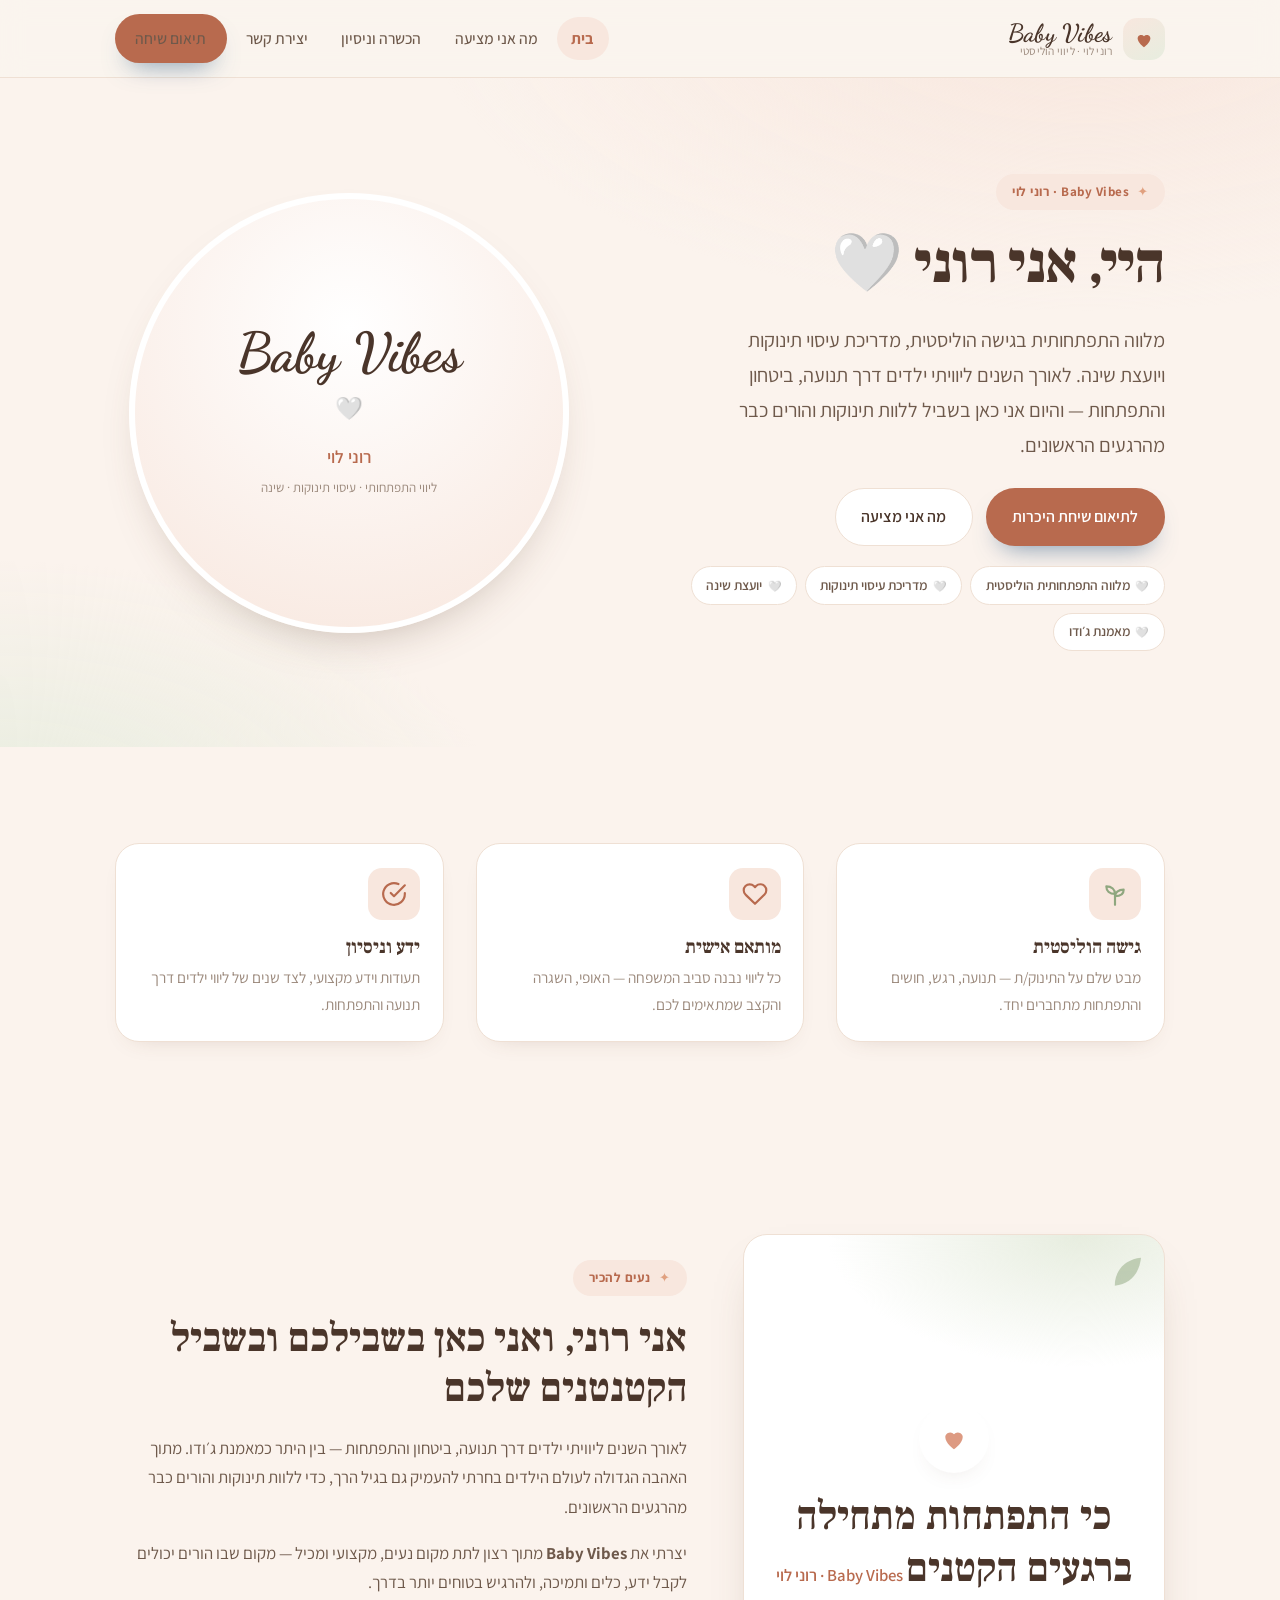
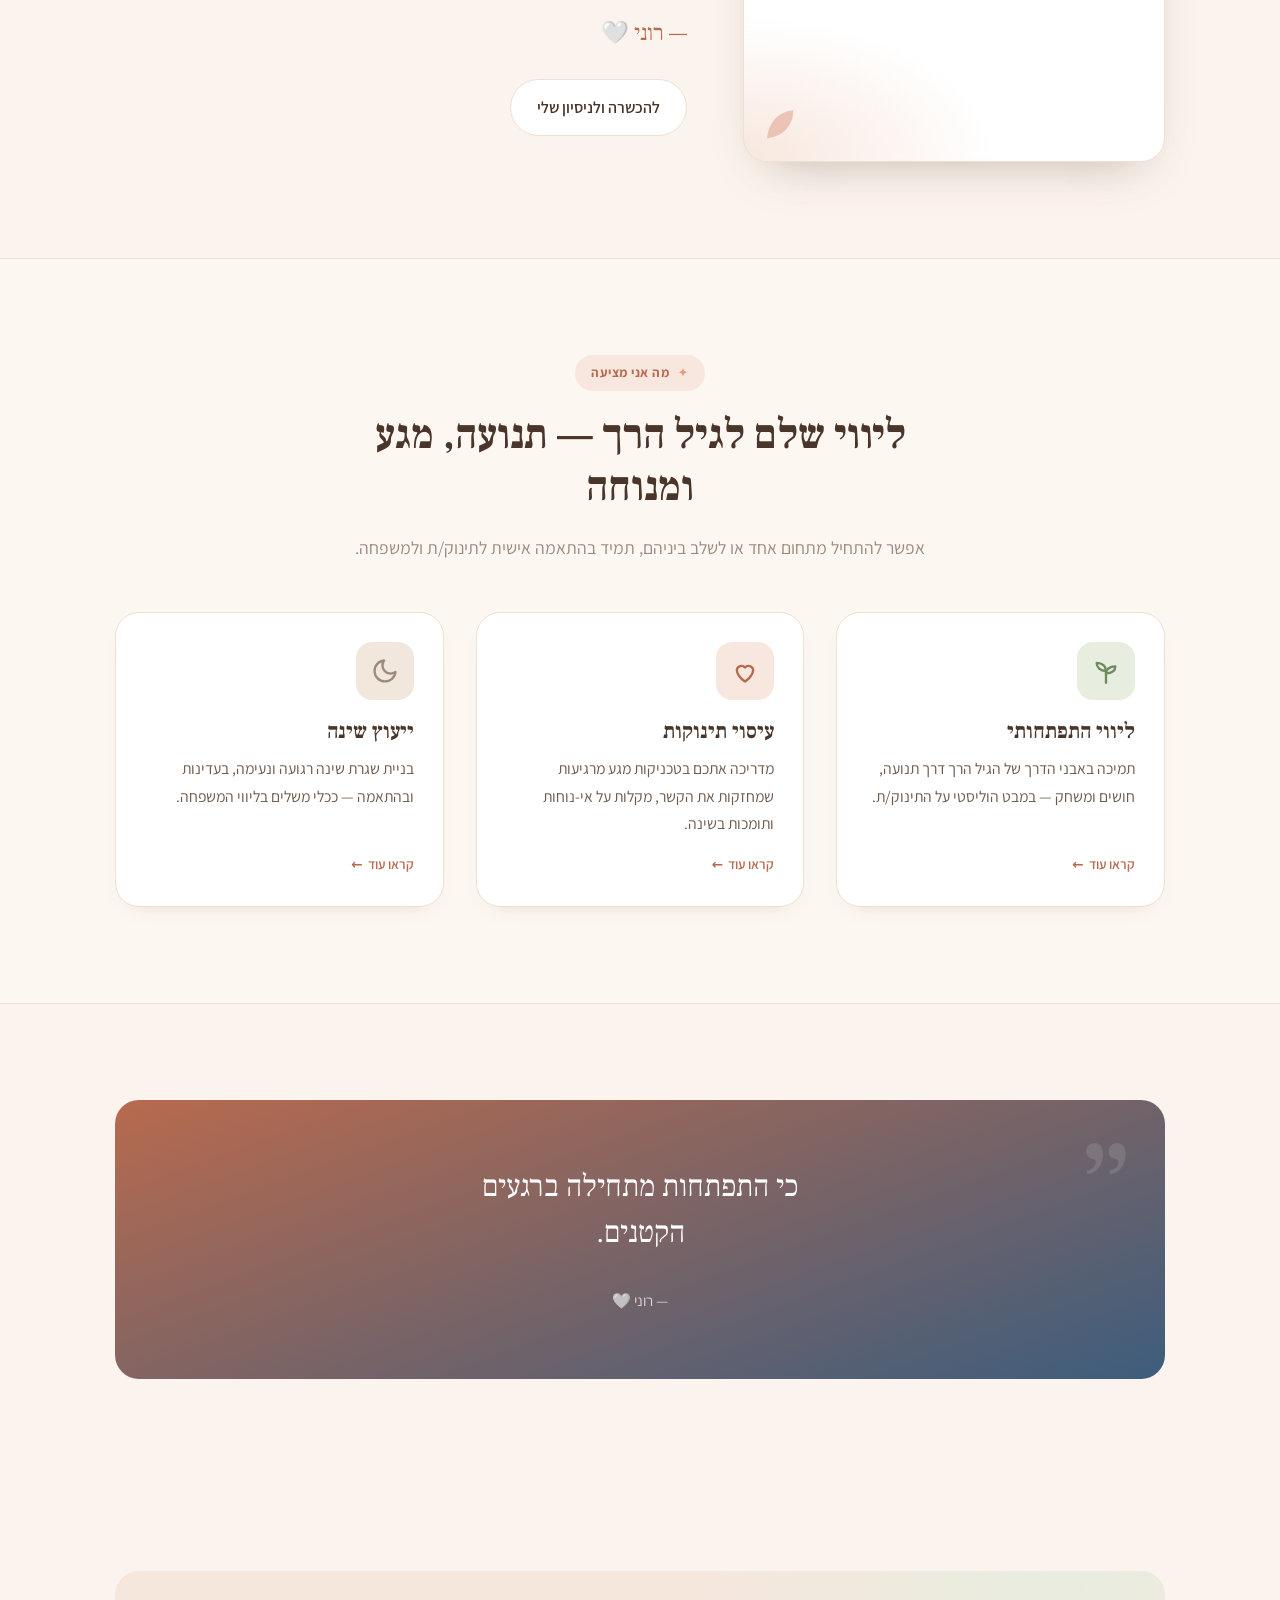
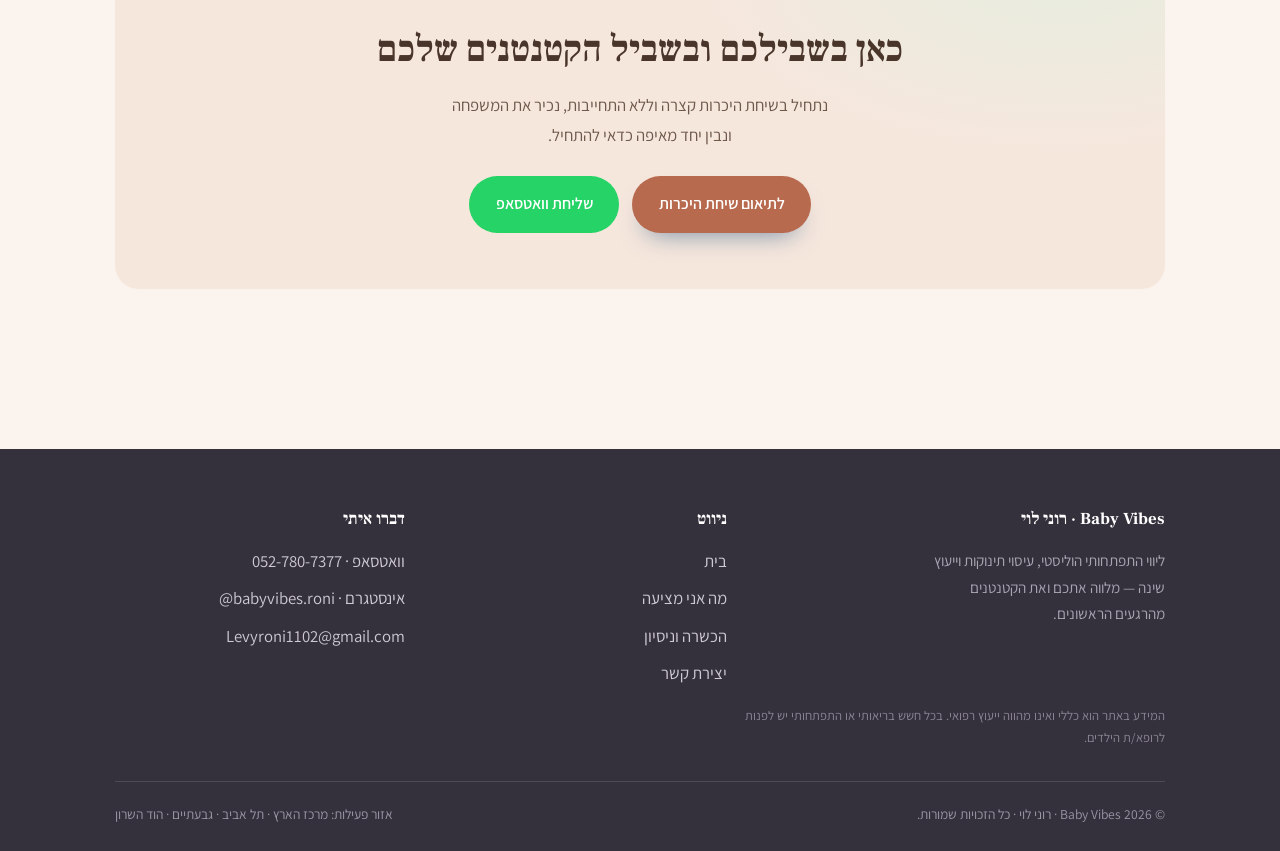
==== index.html @ f9d5e753 "Rebrand to Baby Vibes (Roni Levy): real content, contact details, logo-matched palette, judo backgro" ====
<!DOCTYPE html>
<html lang="he" dir="rtl">
<head>
  <meta charset="UTF-8" />
  <meta name="viewport" content="width=device-width, initial-scale=1.0" />
  <title>Baby Vibes · רוני לוי — ליווי התפתחותי, עיסוי תינוקות ושינה</title>
  <meta name="description" content="Baby Vibes — רוני לוי. ליווי התפתחותי בגישה הוליסטית, מדריכת עיסוי תינוקות וייעוץ שינה. מלווה תינוקות והורים מהרגעים הראשונים. מרכז הארץ." />
  <link rel="icon" href="data:image/svg+xml,%3Csvg xmlns='http://www.w3.org/2000/svg' viewBox='0 0 24 24'%3E%3Cpath d='M12 21s-7-4.5-7-10a4 4 0 0 1 7-2 4 4 0 0 1 7 2c0 5.5-7 10-7 10z' fill='%23DD9A82'/%3E%3C/svg%3E" />
  <link rel="preconnect" href="https://fonts.googleapis.com" />
  <link rel="preconnect" href="https://fonts.gstatic.com" crossorigin />
  <link href="https://fonts.googleapis.com/css2?family=Assistant:wght@300;400;500;600;700&family=Dancing+Script:wght@600;700&family=Frank+Ruhl+Libre:wght@500;700;900&display=swap" rel="stylesheet" />
  <link rel="stylesheet" href="assets/style.css" />
</head>
<body>

  <!-- ===== כותרת עליונה ===== -->
  <header class="site-header">
    <div class="container nav">
      <a class="brand" href="index.html" aria-label="Baby Vibes · רוני לוי — עמוד הבית">
        <span class="logo" aria-hidden="true">
          <svg width="22" height="22" viewBox="0 0 24 24" fill="#B86A4E"><path d="M12 21s-7-4.5-7-10a4 4 0 0 1 7-2 4 4 0 0 1 7 2c0 5.5-7 10-7 10z"/></svg>
        </span>
        <span class="brand-text">
          <span class="brand-name">Baby Vibes</span>
          <span class="brand-sub">רוני לוי · ליווי הוליסטי</span>
        </span>
      </a>

      <button class="nav-toggle" aria-label="פתיחת תפריט" aria-expanded="false" aria-controls="menu"><span></span></button>

      <ul class="nav-links" id="menu">
        <li><a href="index.html" aria-current="page">בית</a></li>
        <li><a href="services.html">מה אני מציעה</a></li>
        <li><a href="certificates.html">הכשרה וניסיון</a></li>
        <li><a href="contact.html">יצירת קשר</a></li>
        <li class="nav-cta"><a class="btn btn-primary" href="contact.html">תיאום שיחה</a></li>
      </ul>
    </div>
  </header>

  <main>
    <!-- ===== Hero ===== -->
    <section class="hero">
      <div class="container hero-grid">
        <div class="hero-text">
          <span class="eyebrow">Baby Vibes · רוני לוי</span>
          <h1>היי, אני רוני 🤍</h1>
          <p class="lead">
            מלווה התפתחותית בגישה הוליסטית, מדריכת עיסוי תינוקות ויועצת שינה.
            לאורך השנים ליוויתי ילדים דרך תנועה, ביטחון והתפתחות — והיום אני כאן בשביל
            ללוות תינוקות והורים כבר מהרגעים הראשונים.
          </p>
          <div class="hero-cta">
            <a class="btn btn-primary" href="contact.html">לתיאום שיחת היכרות</a>
            <a class="btn btn-ghost" href="services.html">מה אני מציעה</a>
          </div>
          <div class="role-pills" aria-label="תחומי העיסוק">
            <span>מלווה התפתחותית הוליסטית</span>
            <span>מדריכת עיסוי תינוקות</span>
            <span>יועצת שינה</span>
            <span>מאמנת ג׳ודו</span>
          </div>
        </div>

        <!-- הלוגו של Baby Vibes (assets/logo.png) עם גיבוי טקסטואלי עד שמוסיפים את הקובץ -->
        <div class="hero-art">
          <div class="brand-frame">
            <img class="brand-img" src="assets/logo.png"
                 alt="Baby Vibes — רוני לוי, ליווי התפתחותי, עיסוי תינוקות ושינה"
                 onerror="this.closest('.brand-frame').classList.add('noimg')" />
            <div class="brand-fallback" aria-hidden="true">
              <span class="script">Baby Vibes</span>
              <span class="heart">🤍</span>
              <span class="sub">רוני לוי</span>
              <span class="roles">ליווי התפתחותי · עיסוי תינוקות · שינה</span>
            </div>
          </div>
        </div>
      </div>
    </section>

    <!-- ===== עמודי אמון ===== -->
    <section>
      <div class="container">
        <div class="pillars">
          <article class="pillar reveal">
            <span class="ic" aria-hidden="true">
              <svg width="26" height="26" viewBox="0 0 24 24" fill="none" stroke="#8FA77F" stroke-width="2" stroke-linecap="round" stroke-linejoin="round"><path d="M12 22V12"/><path d="M12 12C12 8 9 5 4 5c0 4 3 7 8 7z"/><path d="M12 14c0-3 3-6 8-6 0 4-3 6-8 6z"/></svg>
            </span>
            <h3>גישה הוליסטית</h3>
            <p>מבט שלם על התינוק/ת — תנועה, רגש, חושים והתפתחות מתחברים יחד.</p>
          </article>
          <article class="pillar reveal">
            <span class="ic" aria-hidden="true">
              <svg width="26" height="26" viewBox="0 0 24 24" fill="none" stroke="#B86A4E" stroke-width="2" stroke-linecap="round" stroke-linejoin="round"><path d="M20.8 4.6a5.5 5.5 0 0 0-7.8 0L12 5.7l-1-1a5.5 5.5 0 1 0-7.8 7.8l1 1L12 21l7.8-7.6 1-1a5.5 5.5 0 0 0 0-7.8z"/></svg>
            </span>
            <h3>מותאם אישית</h3>
            <p>כל ליווי נבנה סביב המשפחה — האופי, השגרה והקצב שמתאימים לכם.</p>
          </article>
          <article class="pillar reveal">
            <span class="ic" aria-hidden="true">
              <svg width="26" height="26" viewBox="0 0 24 24" fill="none" stroke="#B86A4E" stroke-width="2" stroke-linecap="round" stroke-linejoin="round"><path d="M22 11.08V12a10 10 0 1 1-5.93-9.14"/><polyline points="22 4 12 14.01 9 11.01"/></svg>
            </span>
            <h3>ידע וניסיון</h3>
            <p>תעודות וידע מקצועי, לצד שנים של ליווי ילדים דרך תנועה והתפתחות.</p>
          </article>
        </div>
      </div>
    </section>

    <!-- ===== אודות ===== -->
    <section>
      <div class="container about-grid">
        <div class="motto-card reveal">
          <svg class="leaf l1" width="42" height="42" viewBox="0 0 24 24" fill="#8FA77F" aria-hidden="true"><path d="M5 21c0-9 6-15 15-16-1 9-6 15-15 16z"/></svg>
          <svg class="leaf l2" width="42" height="42" viewBox="0 0 24 24" fill="#DD9A82" aria-hidden="true"><path d="M5 21c0-9 6-15 15-16-1 9-6 15-15 16z"/></svg>
          <div>
            <span class="badge" aria-hidden="true">
              <svg width="30" height="30" viewBox="0 0 24 24" fill="#DD9A82"><path d="M12 21s-7-4.5-7-10a4 4 0 0 1 7-2 4 4 0 0 1 7 2c0 5.5-7 10-7 10z"/></svg>
            </span>
            <span class="script">כי התפתחות מתחילה<br>ברגעים הקטנים</span>
            <span class="sub">Baby Vibes · רוני לוי</span>
          </div>
        </div>

        <div class="about-text reveal">
          <span class="eyebrow">נעים להכיר</span>
          <h2>אני רוני, ואני כאן בשבילכם ובשביל הקטנטנים שלכם</h2>
          <p>
            לאורך השנים ליוויתי ילדים דרך תנועה, ביטחון והתפתחות — בין היתר כמאמנת ג׳ודו.
            מתוך האהבה הגדולה לעולם הילדים בחרתי להעמיק גם בגיל הרך, כדי ללוות תינוקות
            והורים כבר מהרגעים הראשונים.
          </p>
          <p>
            יצרתי את <strong>Baby Vibes</strong> מתוך רצון לתת מקום נעים, מקצועי ומכיל — מקום שבו
            הורים יכולים לקבל ידע, כלים ותמיכה, ולהרגיש בטוחים יותר בדרך.
          </p>
          <p class="signature">— רוני 🤍</p>
          <div class="hero-cta">
            <a class="btn btn-ghost" href="certificates.html">להכשרה ולניסיון שלי</a>
          </div>
        </div>
      </div>
    </section>

    <!-- ===== תצוגה מקדימה של שירותים ===== -->
    <section style="background: var(--surface-soft); border-block: 1px solid var(--line);">
      <div class="container">
        <div class="section-head center">
          <span class="eyebrow">מה אני מציעה</span>
          <h2>ליווי שלם לגיל הרך — תנועה, מגע ומנוחה</h2>
          <p>אפשר להתחיל מתחום אחד או לשלב ביניהם, תמיד בהתאמה אישית לתינוק/ת ולמשפחה.</p>
        </div>

        <div class="service-grid">
          <article class="service-card reveal">
            <span class="ic" style="background:var(--accent-soft);" aria-hidden="true">
              <svg width="28" height="28" viewBox="0 0 24 24" fill="none" stroke="#6f8a60" stroke-width="2" stroke-linecap="round" stroke-linejoin="round"><path d="M12 22V12"/><path d="M12 12C12 8 9 5 4 5c0 4 3 7 8 7z"/><path d="M12 14c0-3 3-6 8-6 0 4-3 6-8 6z"/></svg>
            </span>
            <h3>ליווי התפתחותי</h3>
            <p>תמיכה באבני הדרך של הגיל הרך דרך תנועה, חושים ומשחק — במבט הוליסטי על התינוק/ת.</p>
            <a class="tag" href="services.html#dev">קראו עוד</a>
          </article>

          <article class="service-card reveal">
            <span class="ic" style="background:var(--primary-soft);" aria-hidden="true">
              <svg width="28" height="28" viewBox="0 0 24 24" fill="none" stroke="#B86A4E" stroke-width="2" stroke-linecap="round" stroke-linejoin="round"><path d="M12 21s-7-4.5-7-10a4 4 0 0 1 7-2 4 4 0 0 1 7 2c0 5.5-7 10-7 10z"/></svg>
            </span>
            <h3>עיסוי תינוקות</h3>
            <p>מדריכה אתכם בטכניקות מגע מרגיעות שמחזקות את הקשר, מקלות על אי-נוחות ותומכות בשינה.</p>
            <a class="tag" href="services.html#massage">קראו עוד</a>
          </article>

          <article class="service-card reveal">
            <span class="ic" style="background:#F1E7DD;" aria-hidden="true">
              <svg width="28" height="28" viewBox="0 0 24 24" fill="none" stroke="#9C8A7D" stroke-width="2" stroke-linecap="round" stroke-linejoin="round"><path d="M21 12.8A9 9 0 1 1 11.2 3 7 7 0 0 0 21 12.8z"/></svg>
            </span>
            <h3>ייעוץ שינה</h3>
            <p>בניית שגרת שינה רגועה ונעימה, בעדינות ובהתאמה — ככלי משלים בליווי המשפחה.</p>
            <a class="tag" href="services.html#sleep">קראו עוד</a>
          </article>
        </div>
      </div>
    </section>

    <!-- ===== ציטוט ===== -->
    <section>
      <div class="container">
        <div class="quote reveal">
          <p>כי התפתחות מתחילה ברגעים הקטנים.</p>
          <span class="by">— רוני 🤍</span>
        </div>
      </div>
    </section>

    <!-- ===== רצועת CTA ===== -->
    <section>
      <div class="container">
        <div class="cta-band reveal">
          <h2>כאן בשבילכם ובשביל הקטנטנים שלכם</h2>
          <p>נתחיל בשיחת היכרות קצרה וללא התחייבות, נכיר את המשפחה ונבין יחד מאיפה כדאי להתחיל.</p>
          <div class="hero-cta">
            <a class="btn btn-primary" href="contact.html">לתיאום שיחת היכרות</a>
            <a class="btn btn-whatsapp" data-wa="היי רוני, ראיתי את האתר של Baby Vibes ואשמח לתאם שיחת היכרות 🙂" href="#" target="_blank" rel="noopener">שליחת וואטסאפ</a>
          </div>
        </div>
      </div>
    </section>
  </main>

  <!-- ===== פוטר ===== -->
  <footer class="site-footer">
    <div class="container">
      <div class="footer-grid">
        <div class="footer-brand">
          <h4>Baby Vibes · רוני לוי</h4>
          <p>ליווי התפתחותי הוליסטי, עיסוי תינוקות וייעוץ שינה — מלווה אתכם ואת הקטנטנים מהרגעים הראשונים.</p>
        </div>
        <div>
          <h4>ניווט</h4>
          <ul class="footer-links">
            <li><a href="index.html">בית</a></li>
            <li><a href="services.html">מה אני מציעה</a></li>
            <li><a href="certificates.html">הכשרה וניסיון</a></li>
            <li><a href="contact.html">יצירת קשר</a></li>
          </ul>
        </div>
        <div>
          <h4>דברו איתי</h4>
          <ul class="footer-links">
            <li><a data-wa="היי רוני, אשמח לפרטים על הליווי של Baby Vibes 🙂" href="#" target="_blank" rel="noopener">וואטסאפ · 052-780-7377</a></li>
            <li><a href="https://www.instagram.com/babyvibes.roni" target="_blank" rel="noopener">אינסטגרם · ‎@babyvibes.roni</a></li>
            <li><a href="mailto:Levyroni1102@gmail.com">Levyroni1102@gmail.com</a></li>
          </ul>
        </div>
      </div>
      <p class="disclaimer">
        המידע באתר הוא כללי ואינו מהווה ייעוץ רפואי. בכל חשש בריאותי או התפתחותי יש לפנות לרופא/ת הילדים.
      </p>
      <div class="footer-bottom">
        <span>© <span id="year">2026</span> Baby Vibes · רוני לוי · כל הזכויות שמורות.</span>
        <span>אזור פעילות: מרכז הארץ · תל אביב · גבעתיים · הוד השרון</span>
      </div>
    </div>
  </footer>

  <script src="assets/script.js"></script>
</body>
</html>
---- assets/style.css ----
/* ==========================================================================
   רוני · ליווי שינה והתפתחות לתינוקות
   עיצוב: ערכת "לילה רך" — שמנת חמה, תכלת מעומעם וורד ענוג.
   כל הצבעים והמרווחים מוגדרים בבלוק :root אחד כדי שיהיה קל לשנות.
   ========================================================================== */

:root {
  /* רקעים ומשטחים — שמנת-אפרסק רך, כמו רקע הלוגו */
  --bg:           #FBF3ED;
  --bg-2:         #F6E7DD;
  --surface:      #FFFFFF;
  --surface-soft: #FDF7F2;

  /* טקסט — חום חם, כמו הכיתוב "Baby Vibes" */
  --ink:        #4A352A;
  --ink-soft:   #6E594B;
  --muted:      #9C8A7D;
  --line:       #EFE0D4;     /* קווי הפרדה עדינים */

  /* צבעי מותג — אפרסק/קורל + ירוק מרווה (מתוך הלוגו) */
  --primary:      #DD9A82;   /* אפרסק-קורל */
  --primary-deep: #B86A4E;   /* טרהקוטה — כפתורים וקישורים */
  --primary-soft: #F8E7DE;
  --accent:       #8FA77F;   /* ירוק מרווה */
  --accent-soft:  #E7EDDF;
  --gold:         #E0A07F;   /* אפרסק חמים */
  --sage:         #8FA77F;

  /* מידות */
  --maxw:    1120px;
  --radius:  24px;
  --radius-sm: 16px;
  --gap:     clamp(1rem, 2.5vw, 2rem);

  /* צללים — גוון חום חמים */
  --shadow:      0 22px 48px -26px rgba(96, 70, 52, .40);
  --shadow-soft: 0 14px 34px -20px rgba(96, 70, 52, .24);
  --shadow-card: 0 10px 26px -18px rgba(96, 70, 52, .28);

  /* טיפוגרפיה */
  --font-head:   "Frank Ruhl Libre", "Times New Roman", serif;
  --font-body:   "Assistant", "Segoe UI", system-ui, sans-serif;
  --font-script: "Dancing Script", "Frank Ruhl Libre", cursive;
}

/* ----- בסיס ----- */
*, *::before, *::after { box-sizing: border-box; }

html { scroll-behavior: smooth; }

body {
  margin: 0;
  font-family: var(--font-body);
  font-size: 1.05rem;
  line-height: 1.75;
  color: var(--ink);
  background: var(--bg);
  -webkit-font-smoothing: antialiased;
  text-rendering: optimizeLegibility;
}

img { max-width: 100%; display: block; }

a { color: var(--primary-deep); text-decoration: none; transition: color .2s ease; }
a:hover { color: var(--accent); }

h1, h2, h3 {
  font-family: var(--font-head);
  color: var(--ink);
  line-height: 1.25;
  font-weight: 700;
  margin: 0 0 .5em;
}

p { margin: 0 0 1em; color: var(--ink-soft); }

.container {
  width: 100%;
  max-width: var(--maxw);
  margin-inline: auto;
  padding-inline: clamp(1.1rem, 4vw, 2.2rem);
}

section { padding-block: clamp(3.5rem, 8vw, 6rem); }

/* ----- כותרות מקטעים ----- */
.eyebrow {
  display: inline-flex;
  align-items: center;
  gap: .5rem;
  font-size: .82rem;
  font-weight: 700;
  letter-spacing: .04em;
  color: var(--primary-deep);
  background: var(--primary-soft);
  padding: .4rem 1rem;
  border-radius: 999px;
  margin-bottom: 1.1rem;
}
.eyebrow::before { content: "✦"; color: var(--gold); }

.section-head { max-width: 640px; margin-bottom: clamp(2rem, 4vw, 3rem); }
.section-head.center { margin-inline: auto; text-align: center; }
.section-head h2 { font-size: clamp(1.7rem, 4vw, 2.6rem); }
.section-head p { font-size: 1.1rem; color: var(--muted); }

/* ----- כפתורים ----- */
.btn {
  display: inline-flex;
  align-items: center;
  gap: .55rem;
  font-family: var(--font-body);
  font-size: 1rem;
  font-weight: 600;
  padding: .85rem 1.6rem;
  border-radius: 999px;
  border: 1.5px solid transparent;
  cursor: pointer;
  transition: transform .2s ease, box-shadow .2s ease, background .2s ease, color .2s ease;
}
.btn-primary {
  background: var(--primary-deep);
  color: #fff;
  box-shadow: 0 14px 26px -14px rgba(78, 114, 149, .8);
}
.btn-primary:hover { background: var(--primary); color: #fff; transform: translateY(-2px); }
.btn-ghost {
  background: var(--surface);
  color: var(--ink);
  border-color: var(--line);
}
.btn-ghost:hover { border-color: var(--accent); color: var(--accent); transform: translateY(-2px); }
.btn-whatsapp { background: #25D366; color: #fff; }
.btn-whatsapp:hover { background: #1ebe5a; color: #fff; transform: translateY(-2px); }

/* ==========================================================================
   כותרת עליונה / ניווט
   ========================================================================== */
.site-header {
  position: sticky;
  top: 0;
  z-index: 50;
  background: rgba(250, 245, 239, .85);
  backdrop-filter: saturate(1.4) blur(12px);
  border-bottom: 1px solid var(--line);
}
.nav {
  display: flex;
  align-items: center;
  justify-content: space-between;
  gap: 1rem;
  padding-block: .9rem;
}
.brand { display: flex; align-items: center; gap: .65rem; }
.brand .logo {
  width: 42px; height: 42px;
  display: grid; place-items: center;
  background: linear-gradient(150deg, var(--primary-soft), var(--accent-soft));
  border-radius: 14px;
  flex: none;
}
.brand-text { display: flex; flex-direction: column; line-height: 1.1; }
.brand-name { font-family: var(--font-head); font-weight: 700; font-size: 1.2rem; color: var(--ink); }
.brand-sub  { font-size: .72rem; color: var(--muted); letter-spacing: .02em; }

.nav-links { display: flex; align-items: center; gap: .3rem; list-style: none; margin: 0; padding: 0; }
.nav-links a {
  display: block;
  padding: .5rem .9rem;
  border-radius: 999px;
  color: var(--ink-soft);
  font-weight: 500;
  font-size: .98rem;
}
.nav-links a:hover { background: var(--surface); color: var(--ink); }
.nav-links a[aria-current="page"] { background: var(--primary-soft); color: var(--primary-deep); font-weight: 700; }
.nav .btn { padding: .6rem 1.2rem; }

.nav-toggle {
  display: none;
  width: 44px; height: 44px;
  border: 1px solid var(--line);
  background: var(--surface);
  border-radius: 12px;
  cursor: pointer;
  align-items: center;
  justify-content: center;
}
.nav-toggle span, .nav-toggle span::before, .nav-toggle span::after {
  content: ""; display: block;
  width: 20px; height: 2px;
  background: var(--ink); border-radius: 2px;
  transition: transform .25s ease, opacity .2s ease;
}
.nav-toggle span::before { transform: translateY(-6px); }
.nav-toggle span::after  { transform: translateY(4px); }

/* ==========================================================================
   Hero
   ========================================================================== */
.hero {
  position: relative;
  overflow: hidden;
  background:
    radial-gradient(1100px 500px at 85% -10%, var(--primary-soft), transparent 60%),
    radial-gradient(900px 460px at 0% 110%, var(--accent-soft), transparent 55%),
    var(--bg);
}
.hero-grid {
  display: grid;
  grid-template-columns: 1.05fr .95fr;
  gap: clamp(2rem, 5vw, 4rem);
  align-items: center;
}
.hero h1 {
  font-size: clamp(2.1rem, 5.6vw, 3.6rem);
  font-weight: 900;
  letter-spacing: -.01em;
  margin-bottom: .4em;
}
.hero h1 .hl { color: var(--primary-deep); }
.hero .lead { font-size: clamp(1.05rem, 2vw, 1.25rem); color: var(--ink-soft); max-width: 46ch; }
.hero-cta { display: flex; flex-wrap: wrap; gap: .8rem; margin-top: 1.6rem; }
.hero-trust {
  display: flex; flex-wrap: wrap; gap: 1.4rem;
  margin-top: 2.2rem; padding-top: 1.6rem;
  border-top: 1px dashed var(--line);
}
.hero-trust .stat { display: flex; flex-direction: column; }
.hero-trust .stat b { font-family: var(--font-head); font-size: 1.5rem; color: var(--primary-deep); }
.hero-trust .stat span { font-size: .85rem; color: var(--muted); }

.hero-art { position: relative; }
.hero-art svg { width: 100%; height: auto; filter: drop-shadow(var(--shadow)); }

/* כוכבים מרחפים */
.twinkle { animation: twinkle 3.4s ease-in-out infinite; transform-origin: center; }
.twinkle.d1 { animation-delay: .6s; }
.twinkle.d2 { animation-delay: 1.2s; }
.twinkle.d3 { animation-delay: 1.9s; }
@keyframes twinkle { 0%,100% { opacity:.35; } 50% { opacity:1; } }
.float { animation: float 6s ease-in-out infinite; }
@keyframes float { 0%,100% { transform: translateY(0); } 50% { transform: translateY(-10px); } }

/* ==========================================================================
   רצועת אמון (אייקונים קטנים)
   ========================================================================== */
.pillars {
  display: grid;
  grid-template-columns: repeat(3, 1fr);
  gap: var(--gap);
}
.pillar {
  background: var(--surface);
  border: 1px solid var(--line);
  border-radius: var(--radius);
  padding: 1.5rem 1.4rem;
  box-shadow: var(--shadow-card);
}
.pillar .ic {
  width: 52px; height: 52px; border-radius: 14px;
  display: grid; place-items: center; margin-bottom: .9rem;
  background: var(--primary-soft);
}
.pillar h3 { font-size: 1.2rem; margin-bottom: .3rem; }
.pillar p { font-size: .96rem; margin: 0; color: var(--muted); }

/* ==========================================================================
   קטע "אודות" עם תמונה
   ========================================================================== */
.about-grid {
  display: grid;
  grid-template-columns: .85fr 1.15fr;
  gap: clamp(2rem, 5vw, 3.5rem);
  align-items: center;
}
.about-photo {
  position: relative;
  border-radius: var(--radius);
  overflow: hidden;
  box-shadow: var(--shadow);
  background: linear-gradient(160deg, var(--primary-soft), var(--accent-soft));
  aspect-ratio: 4 / 5;
}
.about-photo .placeholder {
  position: absolute; inset: 0;
  display: grid; place-items: center; text-align: center;
  color: var(--primary-deep);
  padding: 1.5rem;
}
.about-photo .placeholder span { display: block; font-size: .9rem; color: var(--muted); margin-top: .4rem; }
.about-photo img { width: 100%; height: 100%; object-fit: cover; }

.about-text h2 { font-size: clamp(1.7rem, 4vw, 2.5rem); }
.signature {
  font-family: var(--font-head);
  font-size: 1.4rem;
  color: var(--primary-deep);
  margin-top: .6rem;
}

/* ==========================================================================
   כרטיסי שירות
   ========================================================================== */
.service-grid {
  display: grid;
  grid-template-columns: repeat(auto-fit, minmax(260px, 1fr));
  gap: var(--gap);
}
.service-card {
  background: var(--surface);
  border: 1px solid var(--line);
  border-radius: var(--radius);
  padding: 1.8rem;
  box-shadow: var(--shadow-card);
  transition: transform .25s ease, box-shadow .25s ease;
  display: flex; flex-direction: column;
}
.service-card:hover { transform: translateY(-6px); box-shadow: var(--shadow); }
.service-card .ic {
  width: 58px; height: 58px; border-radius: 16px;
  display: grid; place-items: center; margin-bottom: 1.1rem;
}
.service-card.c1 .ic { background: var(--primary-soft); }
.service-card.c2 .ic { background: var(--accent-soft); }
.service-card.c3 .ic { background: #EAF1E9; }
.service-card h3 { font-size: 1.35rem; }
.service-card p { font-size: .98rem; color: var(--ink-soft); }
.service-card .tag {
  margin-top: auto;
  font-size: .85rem; font-weight: 600; color: var(--primary-deep);
  display: inline-flex; align-items: center; gap: .35rem;
}
.service-card .tag::after { content: "←"; transition: transform .2s ease; }
.service-card:hover .tag::after { transform: translateX(-4px); }

/* ----- מקטע שירות מפורט (services.html) ----- */
.service-detail {
  display: grid;
  grid-template-columns: 64px 1fr;
  gap: 1.4rem;
  background: var(--surface);
  border: 1px solid var(--line);
  border-radius: var(--radius);
  padding: clamp(1.5rem, 4vw, 2.4rem);
  box-shadow: var(--shadow-card);
  margin-bottom: var(--gap);
}
.service-detail .ic {
  width: 64px; height: 64px; border-radius: 18px;
  display: grid; place-items: center;
}
.service-detail h3 { font-size: 1.5rem; }
.service-detail ul { margin: .6rem 0 0; padding-inline-start: 1.2rem; }
.service-detail li { margin-bottom: .4rem; color: var(--ink-soft); }
.service-detail li::marker { color: var(--accent); }

/* ==========================================================================
   תעודות
   ========================================================================== */
.cert-grid {
  display: grid;
  grid-template-columns: repeat(auto-fit, minmax(250px, 1fr));
  gap: var(--gap);
}
.cert-card {
  background: var(--surface);
  border: 1px solid var(--line);
  border-radius: var(--radius);
  padding: 1.6rem;
  box-shadow: var(--shadow-card);
  position: relative;
}
.cert-card .ribbon {
  width: 46px; height: 46px; border-radius: 50%;
  background: linear-gradient(150deg, var(--gold), #f0d28f);
  display: grid; place-items: center; margin-bottom: 1rem;
  box-shadow: 0 8px 18px -10px rgba(228, 190, 108, .9);
}
.cert-card h3 { font-size: 1.18rem; margin-bottom: .25rem; }
.cert-card p { font-size: .95rem; color: var(--muted); margin: 0; }
.cert-card .issuer { display: block; margin-top: .6rem; font-size: .85rem; color: var(--primary-deep); font-weight: 600; }

/* ==========================================================================
   ציטוט / הבטחה
   ========================================================================== */
.quote {
  background: linear-gradient(160deg, var(--primary-deep), #3d5d7d);
  color: #fff;
  border-radius: var(--radius);
  padding: clamp(2.2rem, 6vw, 4rem);
  text-align: center;
  position: relative;
  overflow: hidden;
}
.quote::before {
  content: "”";
  position: absolute; top: -.2em; inset-inline-start: .2em;
  font-family: var(--font-head); font-size: 9rem; color: rgba(255,255,255,.12);
}
.quote p { color: #fff; font-family: var(--font-head); font-size: clamp(1.3rem, 3vw, 1.9rem); line-height: 1.5; max-width: 24ch; margin-inline: auto; }
.quote .by { font-size: .95rem; color: rgba(255,255,255,.75); font-family: var(--font-body); }

/* ==========================================================================
   טופס / יצירת קשר
   ========================================================================== */
.contact-grid {
  display: grid;
  grid-template-columns: 1fr 1.1fr;
  gap: clamp(2rem, 5vw, 3.5rem);
  align-items: start;
}
.contact-card {
  background: var(--surface);
  border: 1px solid var(--line);
  border-radius: var(--radius);
  padding: clamp(1.6rem, 4vw, 2.4rem);
  box-shadow: var(--shadow-card);
}
.contact-list { list-style: none; margin: 0; padding: 0; display: grid; gap: 1rem; }
.contact-list li { display: flex; align-items: center; gap: .9rem; }
.contact-list .ic {
  width: 46px; height: 46px; border-radius: 12px; flex: none;
  display: grid; place-items: center; background: var(--primary-soft);
}
.contact-list b { display: block; font-size: .8rem; color: var(--muted); font-weight: 600; }
.contact-list a, .contact-list span { font-size: 1.05rem; color: var(--ink); font-weight: 600; }

.field { margin-bottom: 1.1rem; }
.field label { display: block; font-size: .9rem; font-weight: 600; margin-bottom: .35rem; color: var(--ink); }
.field input, .field textarea {
  width: 100%;
  font-family: var(--font-body);
  font-size: 1rem;
  color: var(--ink);
  padding: .8rem 1rem;
  border: 1.5px solid var(--line);
  border-radius: var(--radius-sm);
  background: var(--surface-soft);
  transition: border-color .2s ease, box-shadow .2s ease;
}
.field input:focus, .field textarea:focus {
  outline: none;
  border-color: var(--primary);
  box-shadow: 0 0 0 4px var(--primary-soft);
}
.field textarea { resize: vertical; min-height: 120px; }
.form-note { font-size: .85rem; color: var(--muted); margin-top: .8rem; }

/* ==========================================================================
   רצועת CTA תחתונה
   ========================================================================== */
.cta-band {
  background:
    radial-gradient(600px 300px at 90% 0%, var(--accent-soft), transparent 60%),
    var(--bg-2);
  border-radius: var(--radius);
  padding: clamp(2rem, 6vw, 3.5rem);
  text-align: center;
}
.cta-band h2 { font-size: clamp(1.6rem, 4vw, 2.3rem); }
.cta-band p { max-width: 48ch; margin-inline: auto; color: var(--ink-soft); }
.cta-band .hero-cta { justify-content: center; }

/* ==========================================================================
   פוטר
   ========================================================================== */
.site-footer {
  background: #34313C;
  color: #d9d5df;
  padding-block: clamp(2.5rem, 6vw, 3.5rem) 1.5rem;
  margin-top: clamp(2rem, 6vw, 4rem);
}
.footer-grid {
  display: grid;
  grid-template-columns: 1.4fr 1fr 1fr;
  gap: 2rem;
}
.site-footer h4 { color: #fff; font-family: var(--font-head); margin: 0 0 .8rem; font-size: 1.05rem; }
.site-footer a { color: #cfc9d6; }
.site-footer a:hover { color: var(--accent); }
.footer-links { list-style: none; margin: 0; padding: 0; display: grid; gap: .5rem; }
.footer-brand p { color: #aaa4b3; font-size: .95rem; max-width: 34ch; }
.footer-bottom {
  margin-top: 2rem; padding-top: 1.3rem;
  border-top: 1px solid rgba(255,255,255,.12);
  display: flex; flex-wrap: wrap; gap: .6rem; justify-content: space-between;
  font-size: .85rem; color: #9b95a6;
}
.disclaimer { font-size: .8rem; color: #8a8494; max-width: 70ch; margin-top: 1rem; }

/* ==========================================================================
   אנימציית חשיפה בגלילה
   ========================================================================== */
.reveal { opacity: 0; transform: translateY(22px); transition: opacity .7s ease, transform .7s ease; }
.reveal.in { opacity: 1; transform: none; }

@media (prefers-reduced-motion: reduce) {
  * { animation: none !important; scroll-behavior: auto !important; }
  .reveal { opacity: 1; transform: none; transition: none; }
}

/* ==========================================================================
   רספונסיב
   ========================================================================== */
@media (max-width: 860px) {
  .hero-grid { grid-template-columns: 1fr; }
  .hero-art { order: -1; max-width: 420px; margin-inline: auto; }
  .about-grid { grid-template-columns: 1fr; }
  .about-photo { max-width: 420px; margin-inline: auto; width: 100%; }
  .contact-grid { grid-template-columns: 1fr; }
  .pillars { grid-template-columns: 1fr; }
  .footer-grid { grid-template-columns: 1fr; gap: 1.6rem; }

  .nav-toggle { display: flex; }
  .nav-links {
    position: absolute;
    top: 100%; inset-inline: 0;
    flex-direction: column;
    align-items: stretch;
    gap: .2rem;
    background: var(--surface);
    border-bottom: 1px solid var(--line);
    box-shadow: var(--shadow-soft);
    padding: .8rem clamp(1.1rem, 4vw, 2.2rem) 1.2rem;
    max-height: 0; overflow: hidden;
    transition: max-height .3s ease, padding .3s ease;
  }
  .nav-links.open { max-height: 420px; }
  .nav-links a { padding: .8rem 1rem; }
  .nav .nav-cta { display: none; }
}

@media (max-width: 520px) {
  .service-detail { grid-template-columns: 1fr; }
  .hero-trust { gap: 1rem; }
}

/* ==========================================================================
   מותג Baby Vibes — לוגו, מדבקות תפקיד, כרטיס מוטו
   ========================================================================== */

/* מונוגרמה קטנה בכותרת */
.brand .logo svg { color: var(--primary-deep); }
.brand-name { font-family: var(--font-script); font-size: 1.55rem; font-weight: 700; letter-spacing: .01em; }
.brand-sub  { margin-top: -2px; }

/* מסגרת הלוגו ב-Hero */
.brand-frame {
  position: relative;
  width: 100%;
  max-width: 440px;
  margin-inline: auto;
  aspect-ratio: 1 / 1;
  border-radius: 50%;
  display: grid;
  place-items: center;
  background:
    radial-gradient(120% 120% at 50% 30%, #FFFFFF 0%, var(--primary-soft) 70%, var(--bg-2) 100%);
  box-shadow: var(--shadow);
  border: 6px solid #fff;
  overflow: hidden;
}
.brand-frame .brand-img { width: 100%; height: 100%; object-fit: cover; }
.brand-frame .brand-fallback { display: none; flex-direction: column; align-items: center; text-align: center; padding: 1.5rem; }
.brand-frame.noimg .brand-img { display: none; }
.brand-frame.noimg .brand-fallback { display: flex; }
.brand-fallback .script { font-family: var(--font-script); font-size: clamp(2.4rem, 7vw, 3.4rem); font-weight: 700; color: var(--ink); line-height: 1; }
.brand-fallback .sub { margin-top: .4rem; font-size: 1.1rem; color: var(--primary-deep); font-weight: 600; }
.brand-fallback .heart { color: var(--primary); font-size: 1.4rem; margin: .5rem 0; }
.brand-fallback .roles { margin-top: .3rem; font-size: .82rem; color: var(--muted); }

/* מדבקות תפקיד מתחת לכותרת ה-Hero */
.role-pills { display: flex; flex-wrap: wrap; gap: .5rem; margin-top: 1.3rem; }
.role-pills span {
  font-size: .85rem; font-weight: 600; color: var(--ink-soft);
  background: var(--surface); border: 1px solid var(--line);
  padding: .4rem .9rem; border-radius: 999px;
}
.role-pills span::before { content: "🤍"; margin-inline-end: .35rem; font-size: .8em; }

/* כרטיס מוטו (במקום תמונה באודות) */
.motto-card {
  position: relative;
  border-radius: var(--radius);
  background:
    radial-gradient(420px 220px at 80% 0%, var(--accent-soft), transparent 60%),
    radial-gradient(420px 240px at 0% 100%, var(--primary-soft), transparent 60%),
    var(--surface);
  border: 1px solid var(--line);
  box-shadow: var(--shadow);
  aspect-ratio: 4 / 5;
  display: grid;
  place-items: center;
  text-align: center;
  padding: 2rem;
  overflow: hidden;
}
.motto-card .badge {
  width: 70px; height: 70px; border-radius: 50%;
  display: grid; place-items: center; margin: 0 auto 1.1rem;
  background: #fff; box-shadow: var(--shadow-card);
}
.motto-card .script { font-family: var(--font-script); font-size: clamp(1.8rem, 5vw, 2.5rem); font-weight: 700; color: var(--ink); line-height: 1.3; }
.motto-card .sub { margin-top: .8rem; color: var(--primary-deep); font-weight: 600; }
.motto-card .leaf { position: absolute; opacity: .5; }
.motto-card .leaf.l1 { inset-block-start: 14px; inset-inline-start: 16px; }
.motto-card .leaf.l2 { inset-block-end: 14px; inset-inline-end: 16px; transform: rotate(180deg); }
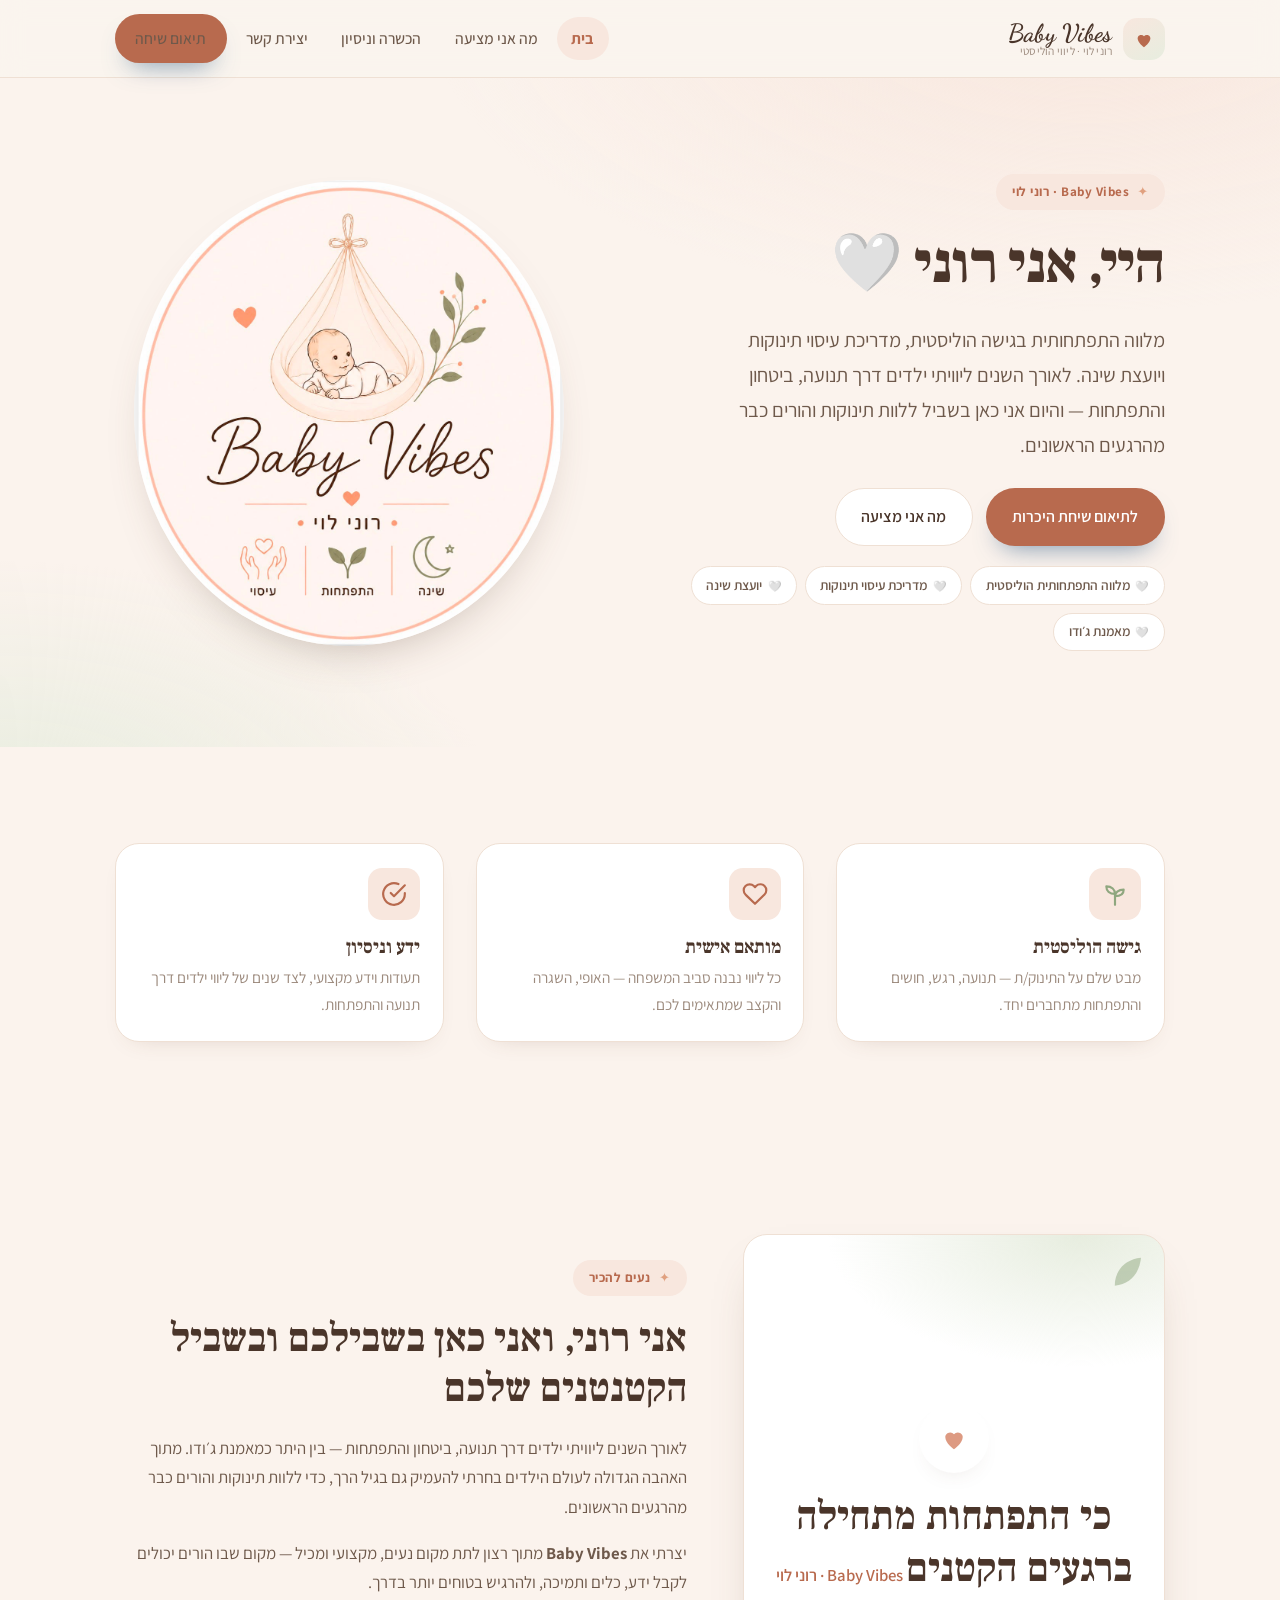
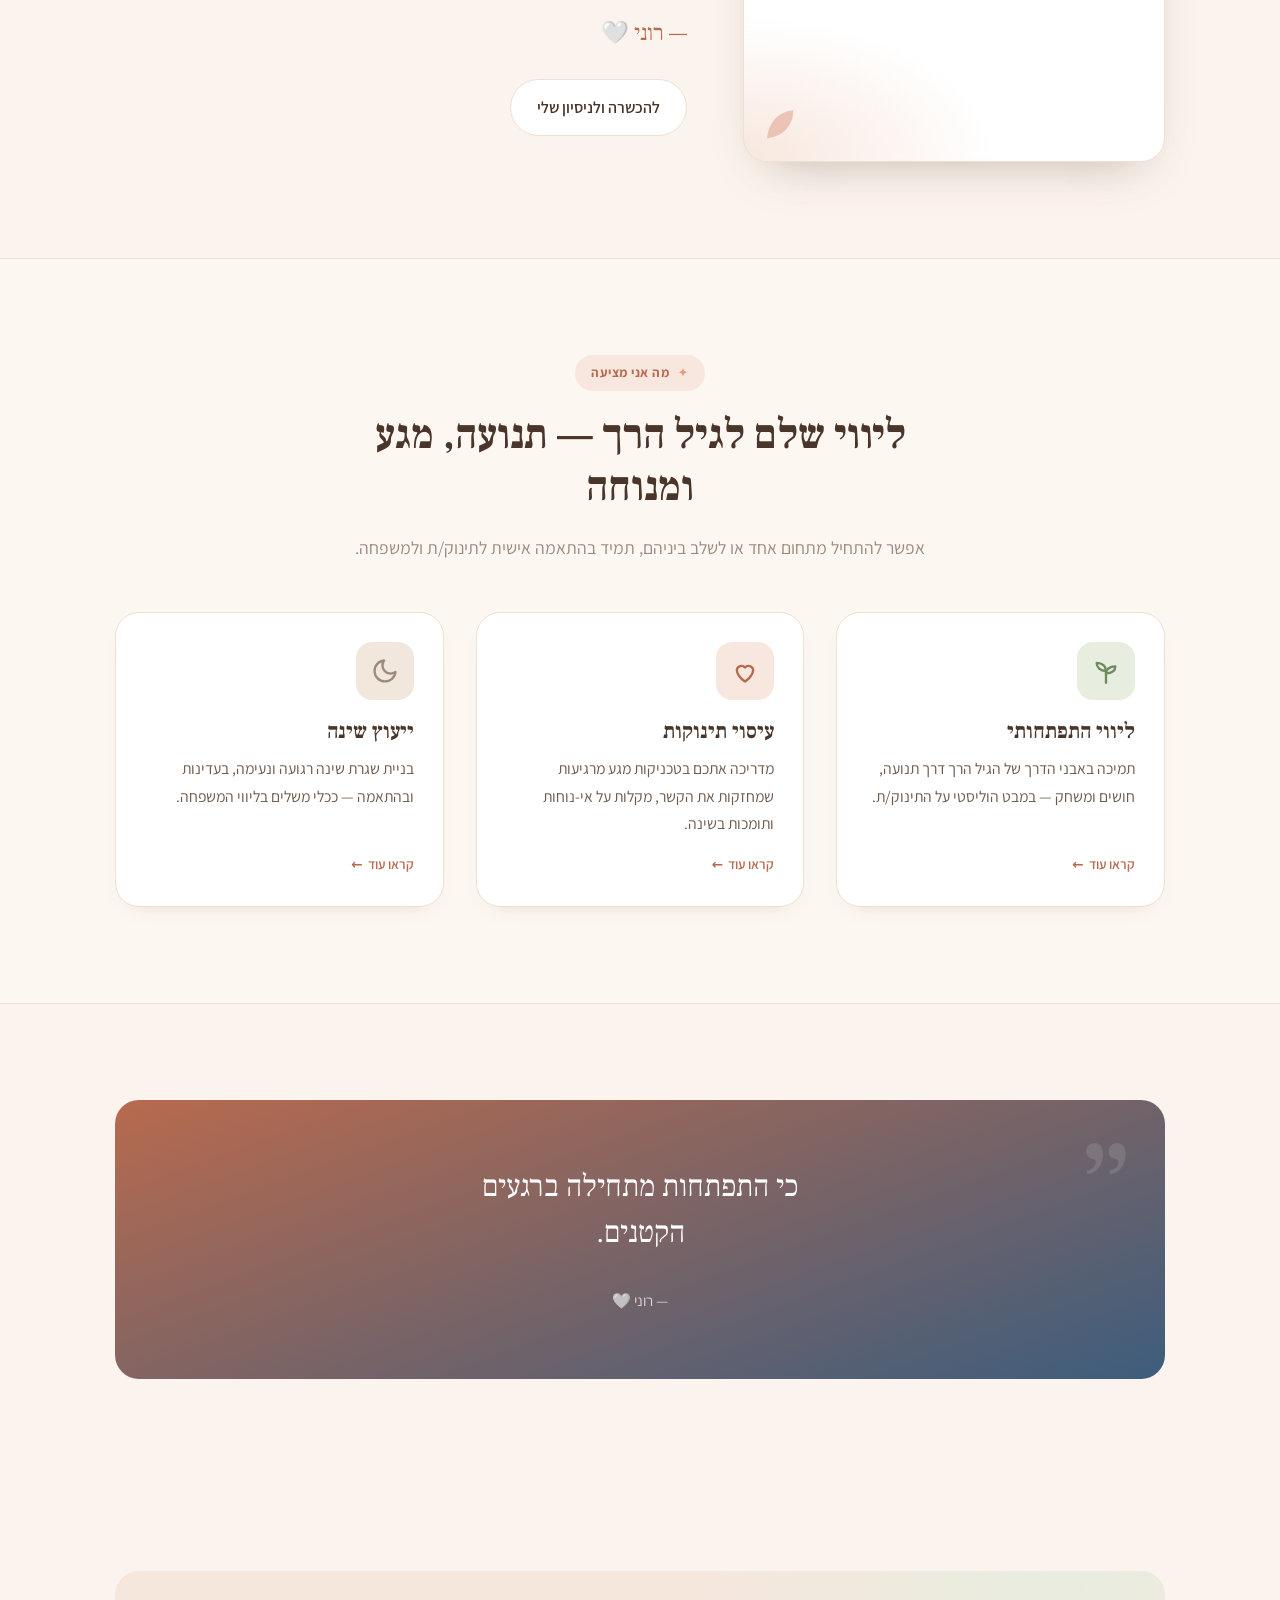
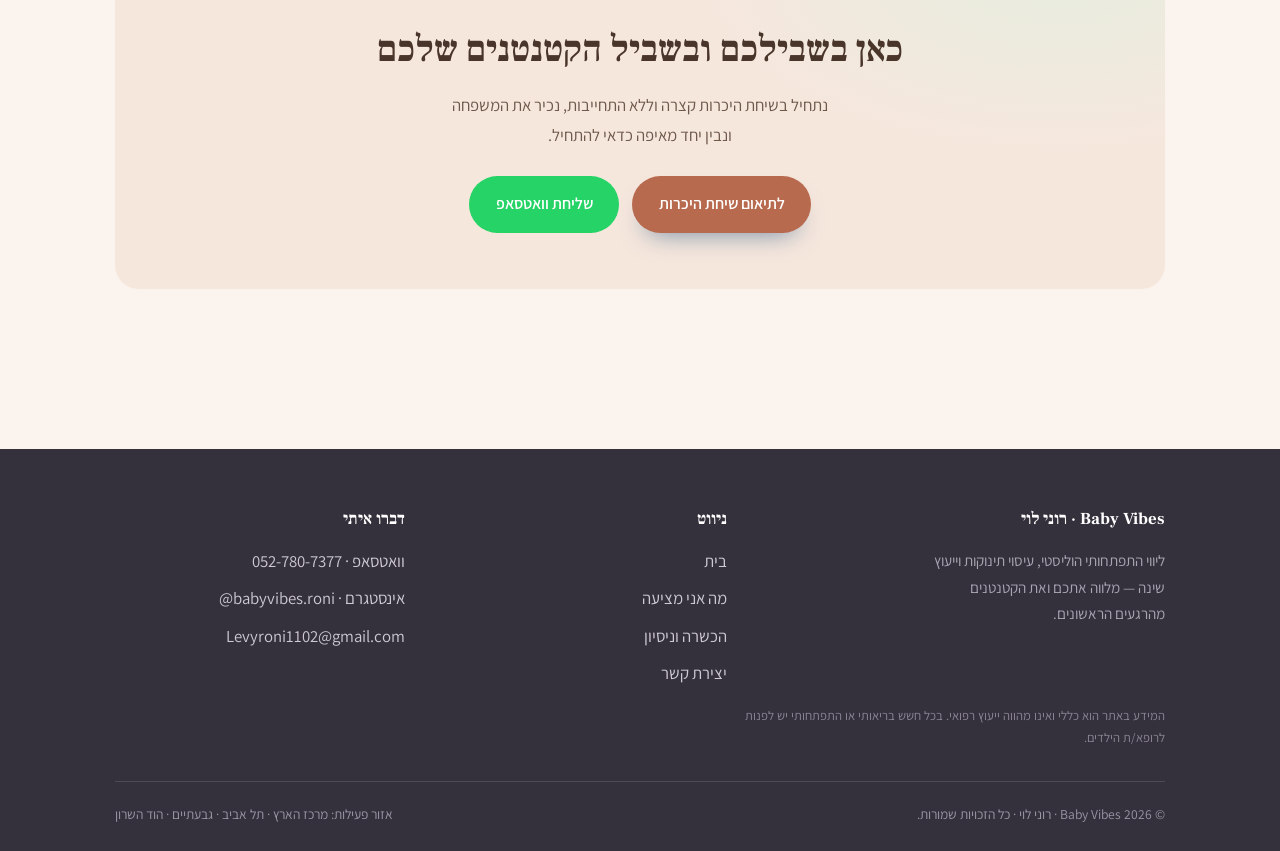
==== commit 23fe5d8c: "Add real Baby Vibes logo + social share image (og:image)" ====
--- a/index.html
+++ b/index.html
@@ -6,6 +6,15 @@
   <title>Baby Vibes · רוני לוי — ליווי התפתחותי, עיסוי תינוקות ושינה</title>
   <meta name="description" content="Baby Vibes — רוני לוי. ליווי התפתחותי בגישה הוליסטית, מדריכת עיסוי תינוקות וייעוץ שינה. מלווה תינוקות והורים מהרגעים הראשונים. מרכז הארץ." />
   <link rel="icon" href="data:image/svg+xml,%3Csvg xmlns='http://www.w3.org/2000/svg' viewBox='0 0 24 24'%3E%3Cpath d='M12 21s-7-4.5-7-10a4 4 0 0 1 7-2 4 4 0 0 1 7 2c0 5.5-7 10-7 10z' fill='%23DD9A82'/%3E%3C/svg%3E" />
+  <link rel="apple-touch-icon" href="assets/logo.jpg" />
+  <!-- שיתוף ברשתות (וואטסאפ / אינסטגרם / פייסבוק) -->
+  <meta property="og:type" content="website" />
+  <meta property="og:title" content="Baby Vibes · רוני לוי — ליווי התפתחותי, עיסוי תינוקות ושינה" />
+  <meta property="og:description" content="ליווי התפתחותי בגישה הוליסטית, עיסוי תינוקות וייעוץ שינה. מלווה תינוקות והורים מהרגעים הראשונים. מרכז הארץ." />
+  <meta property="og:image" content="https://gh54109.github.io/roni-sleep/assets/logo.jpg" />
+  <meta property="og:url" content="https://gh54109.github.io/roni-sleep/" />
+  <meta property="og:locale" content="he_IL" />
+  <meta name="twitter:card" content="summary_large_image" />
   <link rel="preconnect" href="https://fonts.googleapis.com" />
   <link rel="preconnect" href="https://fonts.gstatic.com" crossorigin />
   <link href="https://fonts.googleapis.com/css2?family=Assistant:wght@300;400;500;600;700&family=Dancing+Script:wght@600;700&family=Frank+Ruhl+Libre:wght@500;700;900&display=swap" rel="stylesheet" />
@@ -65,7 +74,7 @@
         <!-- הלוגו של Baby Vibes (assets/logo.png) עם גיבוי טקסטואלי עד שמוסיפים את הקובץ -->
         <div class="hero-art">
           <div class="brand-frame">
-            <img class="brand-img" src="assets/logo.png"
+            <img class="brand-img" src="assets/logo.jpg"
                  alt="Baby Vibes — רוני לוי, ליווי התפתחותי, עיסוי תינוקות ושינה"
                  onerror="this.closest('.brand-frame').classList.add('noimg')" />
             <div class="brand-fallback" aria-hidden="true">
--- a/assets/style.css
+++ b/assets/style.css
@@ -545,26 +545,36 @@
 .brand-name { font-family: var(--font-script); font-size: 1.55rem; font-weight: 700; letter-spacing: .01em; }
 .brand-sub  { margin-top: -2px; }
 
-/* מסגרת הלוגו ב-Hero */
+/* מסגרת הלוגו ב-Hero — כשהקובץ קיים מציגים אותו כמדליון עגול שלם */
 .brand-frame {
   position: relative;
   width: 100%;
-  max-width: 440px;
+  max-width: 430px;
   margin-inline: auto;
+}
+.brand-frame .brand-img {
+  width: 100%;
+  height: auto;
+  display: block;
+  border-radius: 50%;
+  box-shadow: var(--shadow);
+}
+.brand-frame .brand-fallback { display: none; }
+
+/* גיבוי טקסטואלי (כשאין עדיין קובץ לוגו) */
+.brand-frame.noimg {
   aspect-ratio: 1 / 1;
   border-radius: 50%;
   display: grid;
   place-items: center;
+  text-align: center;
   background:
     radial-gradient(120% 120% at 50% 30%, #FFFFFF 0%, var(--primary-soft) 70%, var(--bg-2) 100%);
   box-shadow: var(--shadow);
   border: 6px solid #fff;
   overflow: hidden;
 }
-.brand-frame .brand-img { width: 100%; height: 100%; object-fit: cover; }
-.brand-frame .brand-fallback { display: none; flex-direction: column; align-items: center; text-align: center; padding: 1.5rem; }
-.brand-frame.noimg .brand-img { display: none; }
-.brand-frame.noimg .brand-fallback { display: flex; }
+.brand-frame.noimg .brand-fallback { display: flex; flex-direction: column; align-items: center; padding: 1.5rem; }
 .brand-fallback .script { font-family: var(--font-script); font-size: clamp(2.4rem, 7vw, 3.4rem); font-weight: 700; color: var(--ink); line-height: 1; }
 .brand-fallback .sub { margin-top: .4rem; font-size: 1.1rem; color: var(--primary-deep); font-weight: 600; }
 .brand-fallback .heart { color: var(--primary); font-size: 1.4rem; margin: .5rem 0; }
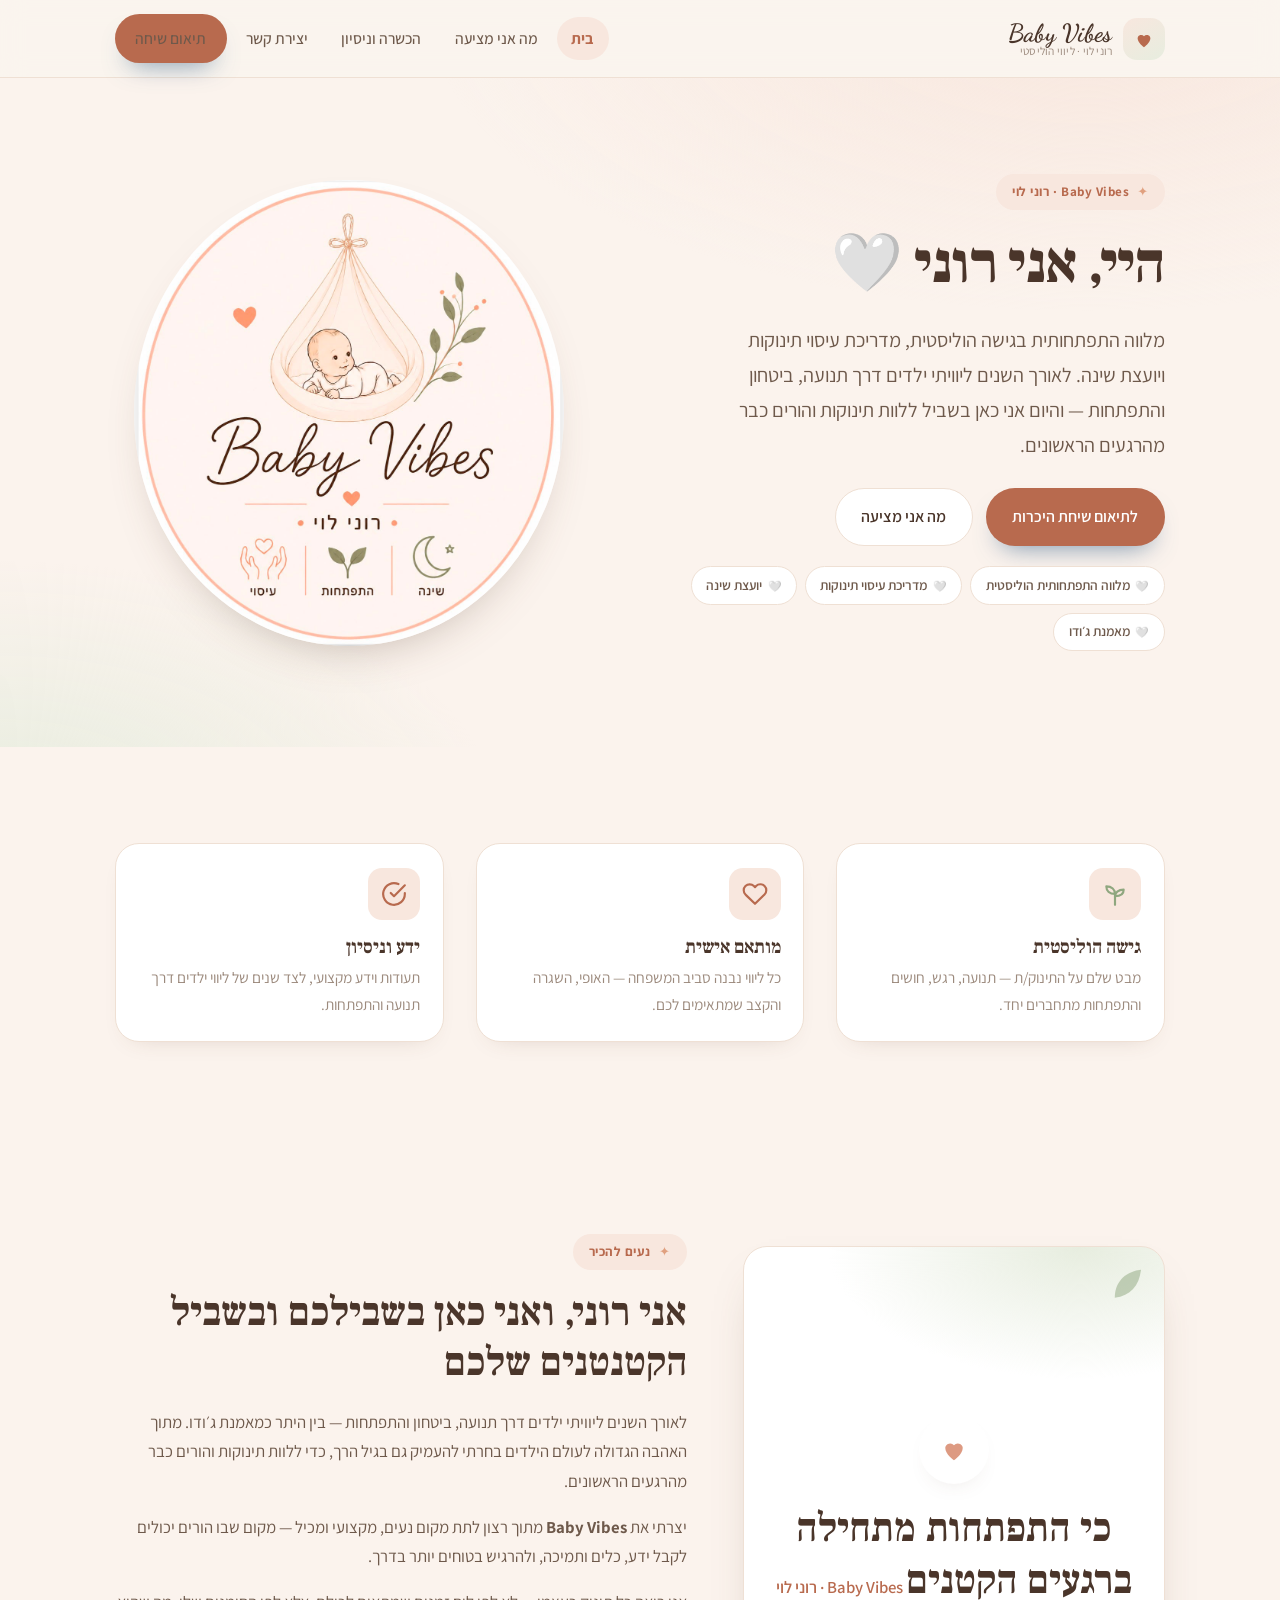
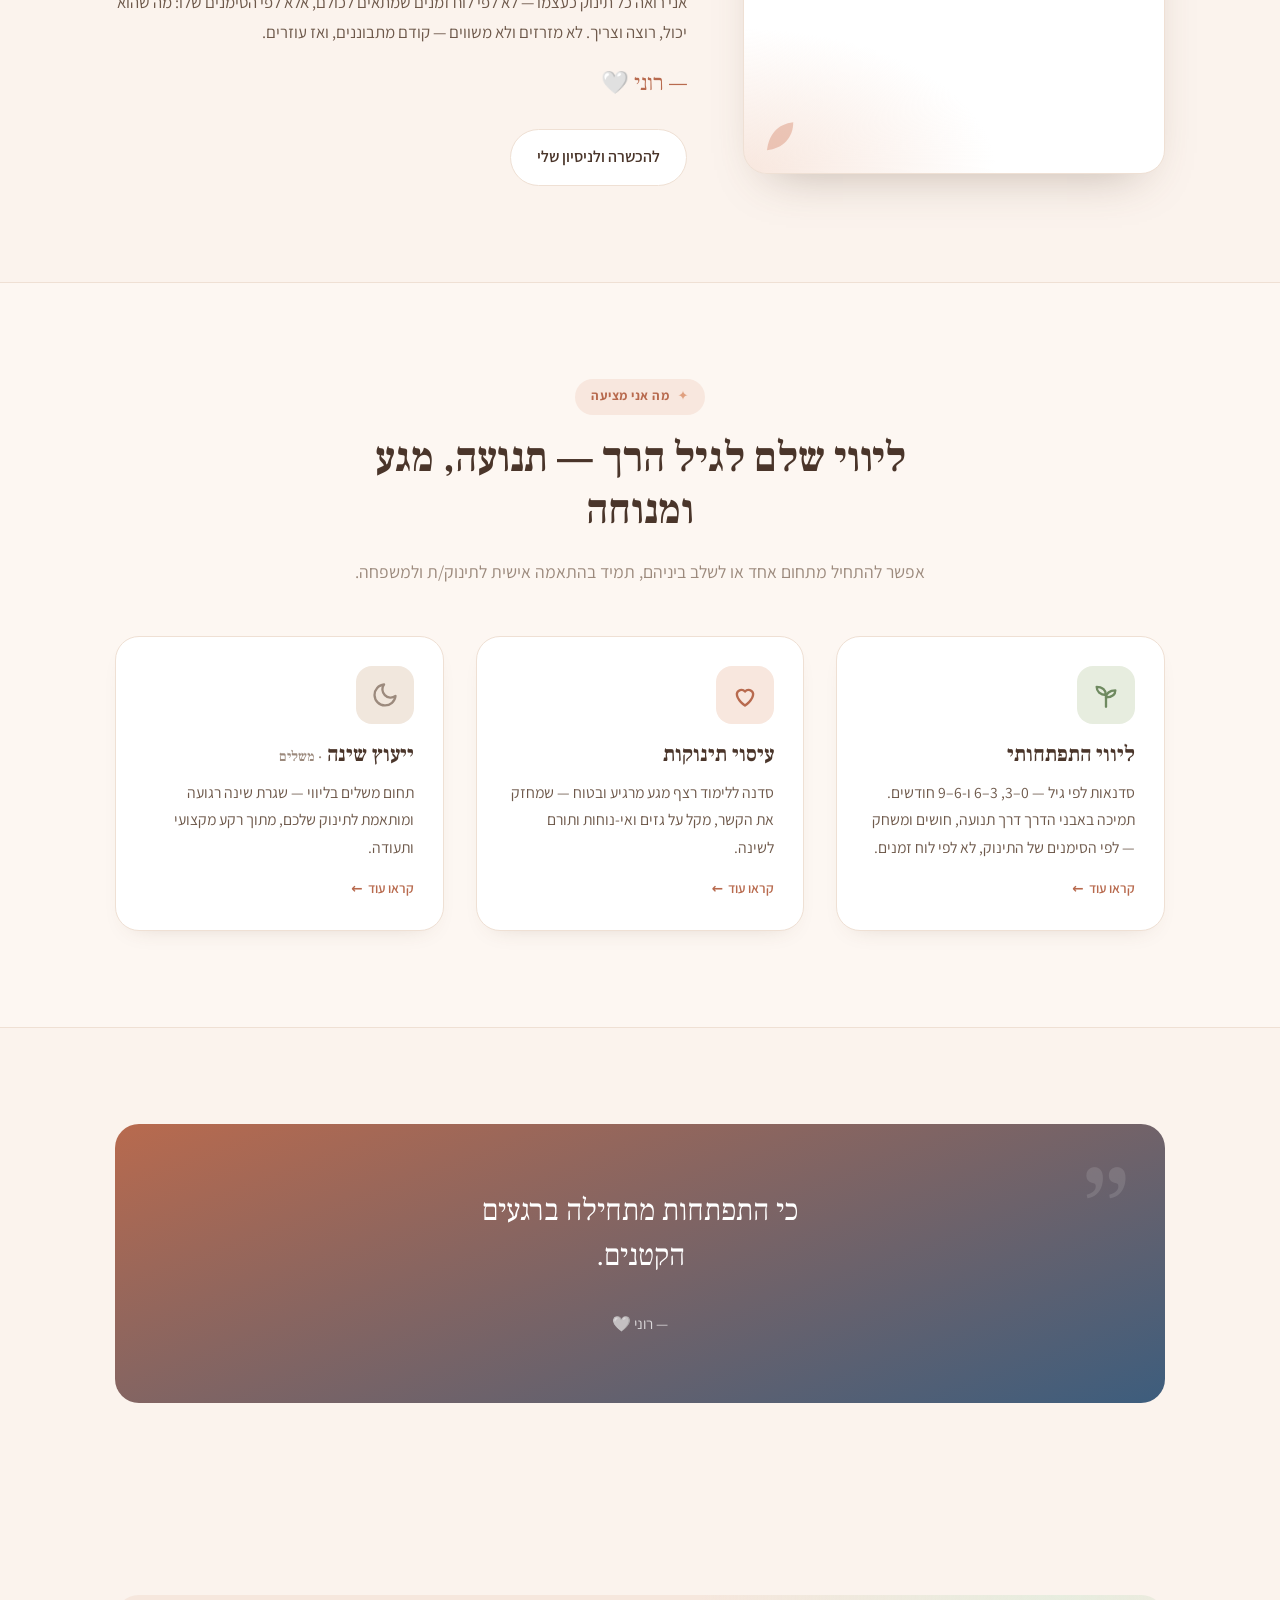
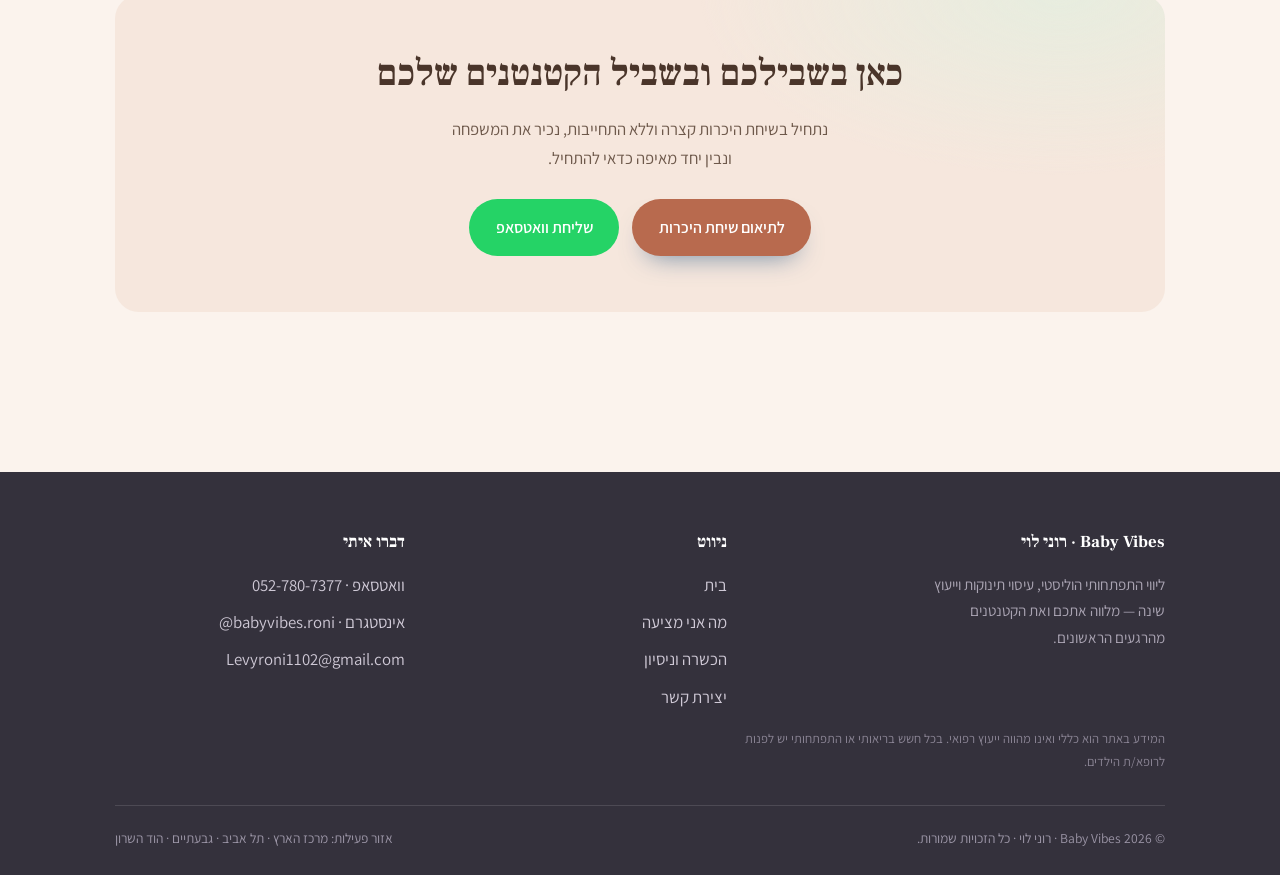
==== commit 3a59ea99: "Refocus on developmental guidance (age workshops 0-3/3-6/6-9) + baby massage; holistic individualize" ====
--- a/index.html
+++ b/index.html
@@ -144,6 +144,10 @@
             יצרתי את <strong>Baby Vibes</strong> מתוך רצון לתת מקום נעים, מקצועי ומכיל — מקום שבו
             הורים יכולים לקבל ידע, כלים ותמיכה, ולהרגיש בטוחים יותר בדרך.
           </p>
+          <p>
+            אני רואה כל תינוק כעצמו — לא לפי לוח זמנים שמתאים לכולם, אלא לפי הסימנים שלו:
+            מה שהוא יכול, רוצה וצריך. לא מזרזים ולא משווים — קודם מתבוננים, ואז עוזרים.
+          </p>
           <p class="signature">— רוני 🤍</p>
           <div class="hero-cta">
             <a class="btn btn-ghost" href="certificates.html">להכשרה ולניסיון שלי</a>
@@ -167,7 +171,7 @@
               <svg width="28" height="28" viewBox="0 0 24 24" fill="none" stroke="#6f8a60" stroke-width="2" stroke-linecap="round" stroke-linejoin="round"><path d="M12 22V12"/><path d="M12 12C12 8 9 5 4 5c0 4 3 7 8 7z"/><path d="M12 14c0-3 3-6 8-6 0 4-3 6-8 6z"/></svg>
             </span>
             <h3>ליווי התפתחותי</h3>
-            <p>תמיכה באבני הדרך של הגיל הרך דרך תנועה, חושים ומשחק — במבט הוליסטי על התינוק/ת.</p>
+            <p>סדנאות לפי גיל — 0–3, 3–6 ו-6–9 חודשים. תמיכה באבני הדרך דרך תנועה, חושים ומשחק — לפי הסימנים של התינוק, לא לפי לוח זמנים.</p>
             <a class="tag" href="services.html#dev">קראו עוד</a>
           </article>
 
@@ -176,7 +180,7 @@
               <svg width="28" height="28" viewBox="0 0 24 24" fill="none" stroke="#B86A4E" stroke-width="2" stroke-linecap="round" stroke-linejoin="round"><path d="M12 21s-7-4.5-7-10a4 4 0 0 1 7-2 4 4 0 0 1 7 2c0 5.5-7 10-7 10z"/></svg>
             </span>
             <h3>עיסוי תינוקות</h3>
-            <p>מדריכה אתכם בטכניקות מגע מרגיעות שמחזקות את הקשר, מקלות על אי-נוחות ותומכות בשינה.</p>
+            <p>סדנה ללימוד רצף מגע מרגיע ובטוח — שמחזק את הקשר, מקל על גזים ואי-נוחות ותורם לשינה.</p>
             <a class="tag" href="services.html#massage">קראו עוד</a>
           </article>
 
@@ -184,8 +188,8 @@
             <span class="ic" style="background:#F1E7DD;" aria-hidden="true">
               <svg width="28" height="28" viewBox="0 0 24 24" fill="none" stroke="#9C8A7D" stroke-width="2" stroke-linecap="round" stroke-linejoin="round"><path d="M21 12.8A9 9 0 1 1 11.2 3 7 7 0 0 0 21 12.8z"/></svg>
             </span>
-            <h3>ייעוץ שינה</h3>
-            <p>בניית שגרת שינה רגועה ונעימה, בעדינות ובהתאמה — ככלי משלים בליווי המשפחה.</p>
+            <h3>ייעוץ שינה <span style="font-size:.65em; color:var(--muted); font-weight:600;">· משלים</span></h3>
+            <p>תחום משלים בליווי — שגרת שינה רגועה ומותאמת לתינוק שלכם, מתוך רקע מקצועי ותעודה.</p>
             <a class="tag" href="services.html#sleep">קראו עוד</a>
           </article>
         </div>
--- a/assets/style.css
+++ b/assets/style.css
@@ -616,3 +616,43 @@
 .motto-card .leaf { position: absolute; opacity: .5; }
 .motto-card .leaf.l1 { inset-block-start: 14px; inset-inline-start: 16px; }
 .motto-card .leaf.l2 { inset-block-end: 14px; inset-inline-end: 16px; transform: rotate(180deg); }
+
+/* ==========================================================================
+   עקרונות הגישה + כרטיסי סדנאות לפי גיל
+   ========================================================================== */
+.principles { display: flex; flex-wrap: wrap; gap: .6rem; margin-top: 1.4rem; }
+.principles span {
+  font-size: .92rem; font-weight: 600; color: var(--ink-soft);
+  background: var(--surface); border: 1px solid var(--line);
+  padding: .5rem 1rem; border-radius: 999px;
+}
+.principles span::before { content: "🤍"; margin-inline-end: .4rem; font-size: .85em; }
+
+.workshop-card { display: flex; flex-direction: column; }
+.workshop-card .age {
+  font-family: var(--font-head); font-weight: 700;
+  font-size: 1.6rem; color: var(--primary-deep); line-height: 1.1;
+}
+.workshop-card .count {
+  align-self: flex-start;
+  font-size: .8rem; font-weight: 600; color: var(--accent);
+  background: var(--accent-soft); padding: .25rem .8rem;
+  border-radius: 999px; margin: .55rem 0 1.1rem;
+}
+.workshop-list { counter-reset: w; list-style: none; margin: 0; padding: 0; }
+.workshop-list li {
+  position: relative;
+  padding: .5rem 0;
+  padding-inline-start: 2.1rem;
+  font-size: .95rem; color: var(--ink-soft);
+  border-top: 1px dashed var(--line);
+}
+.workshop-list li:first-child { border-top: 0; }
+.workshop-list li::before {
+  counter-increment: w; content: counter(w);
+  position: absolute; inset-inline-start: 0; top: .55rem;
+  width: 1.5rem; height: 1.5rem; border-radius: 50%;
+  background: var(--primary-soft); color: var(--primary-deep);
+  font-size: .78rem; font-weight: 700;
+  display: grid; place-items: center;
+}
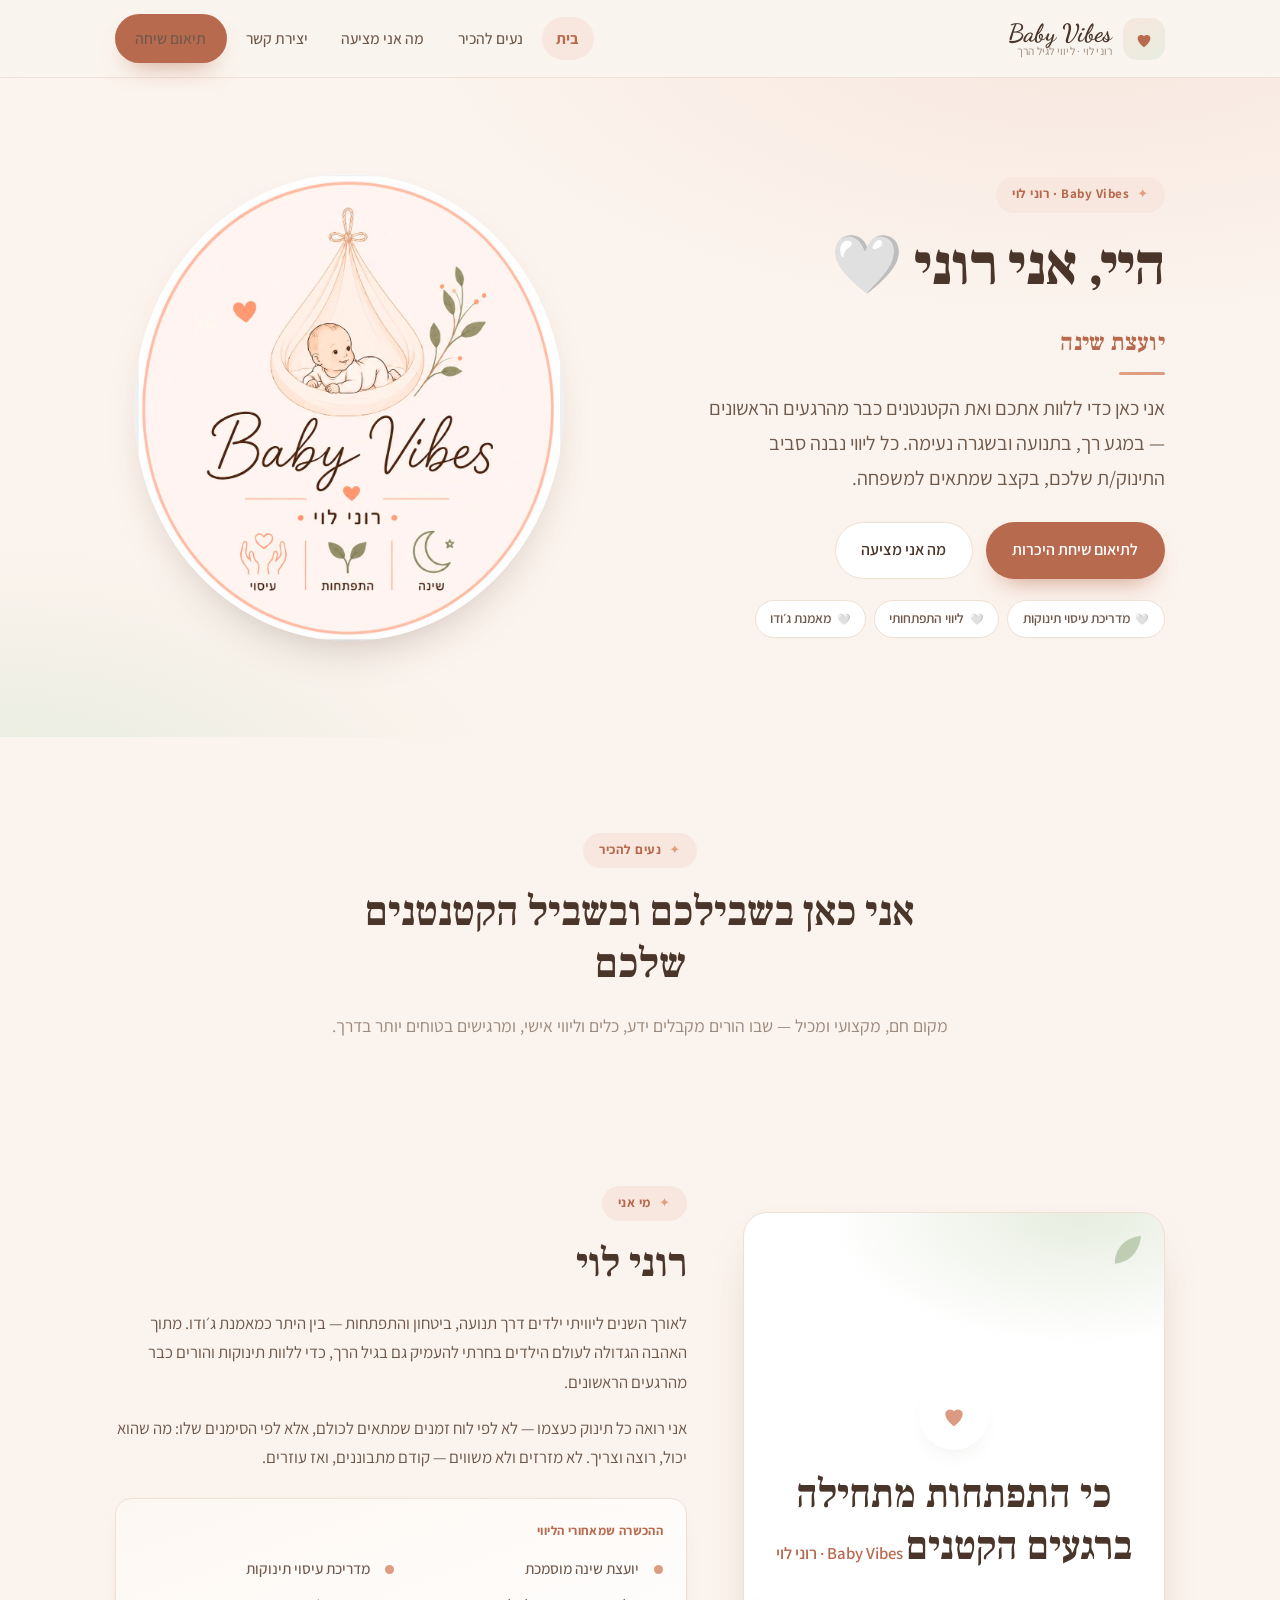
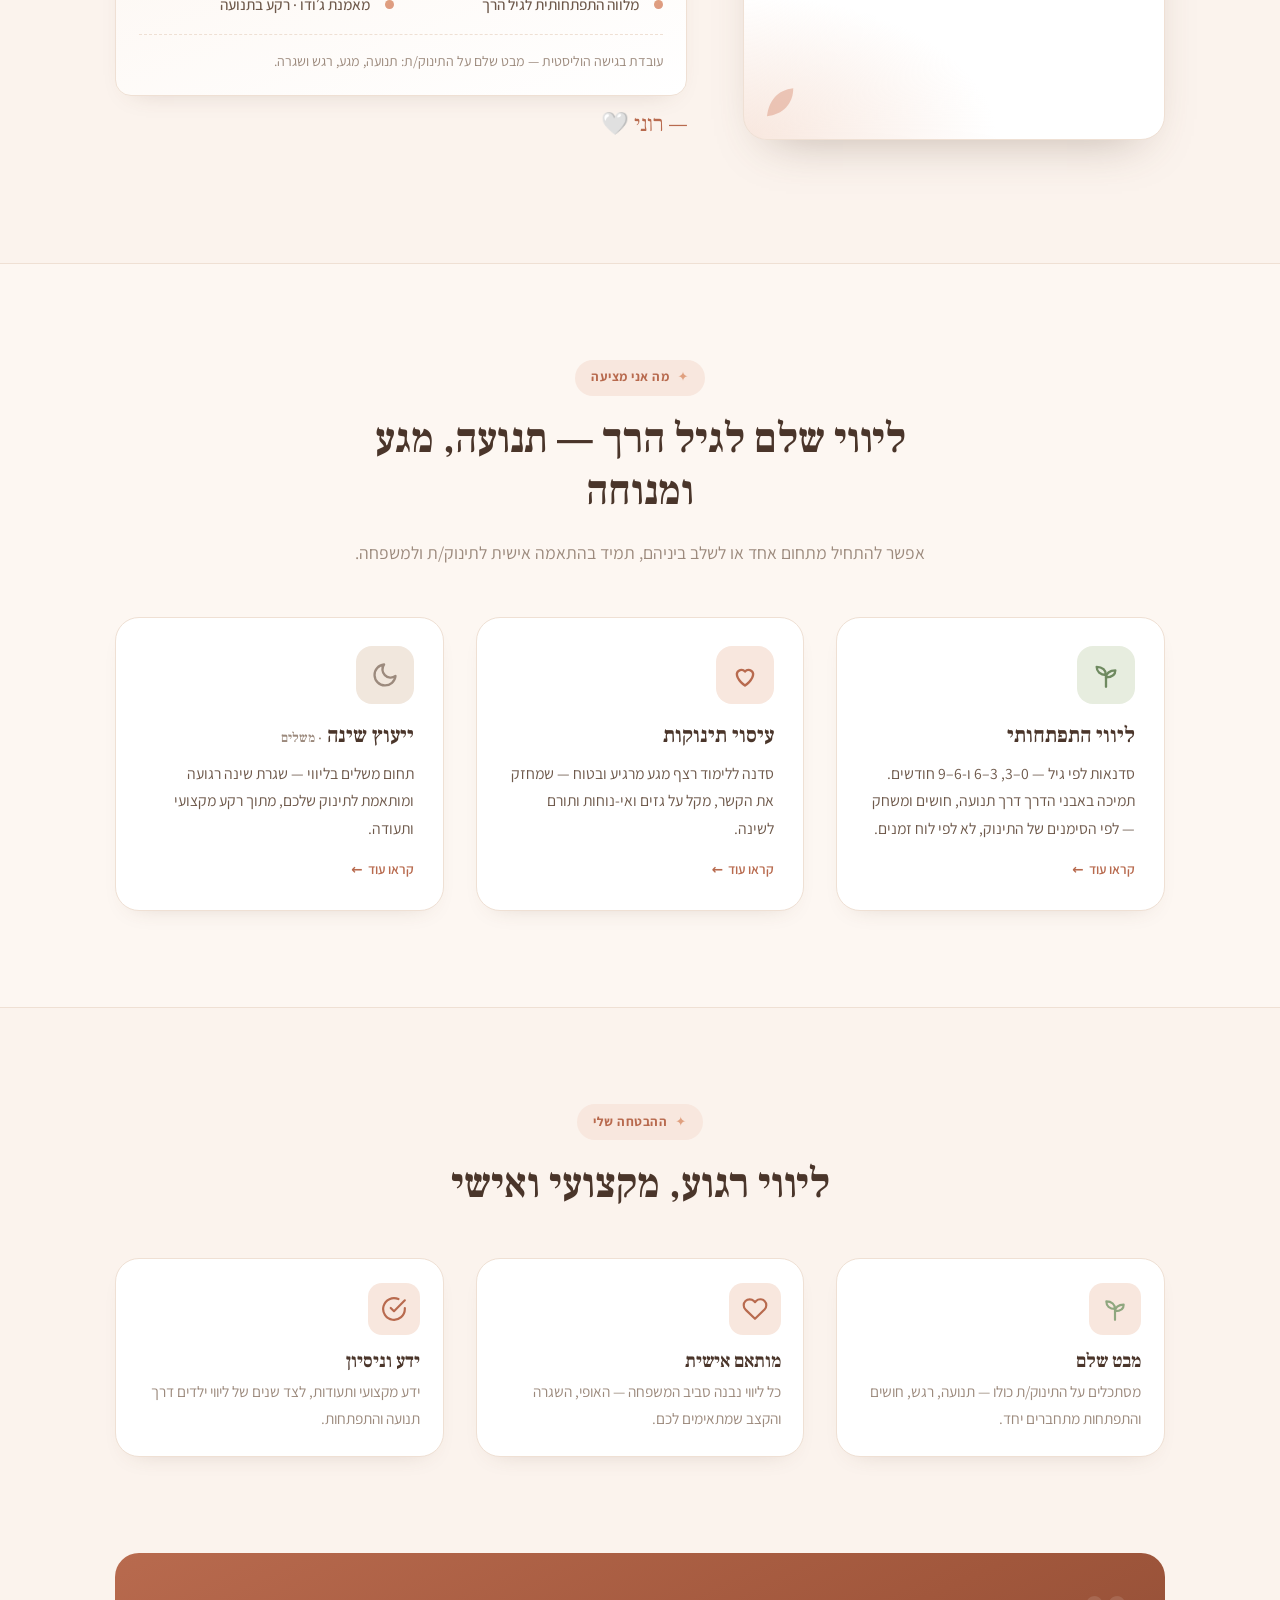
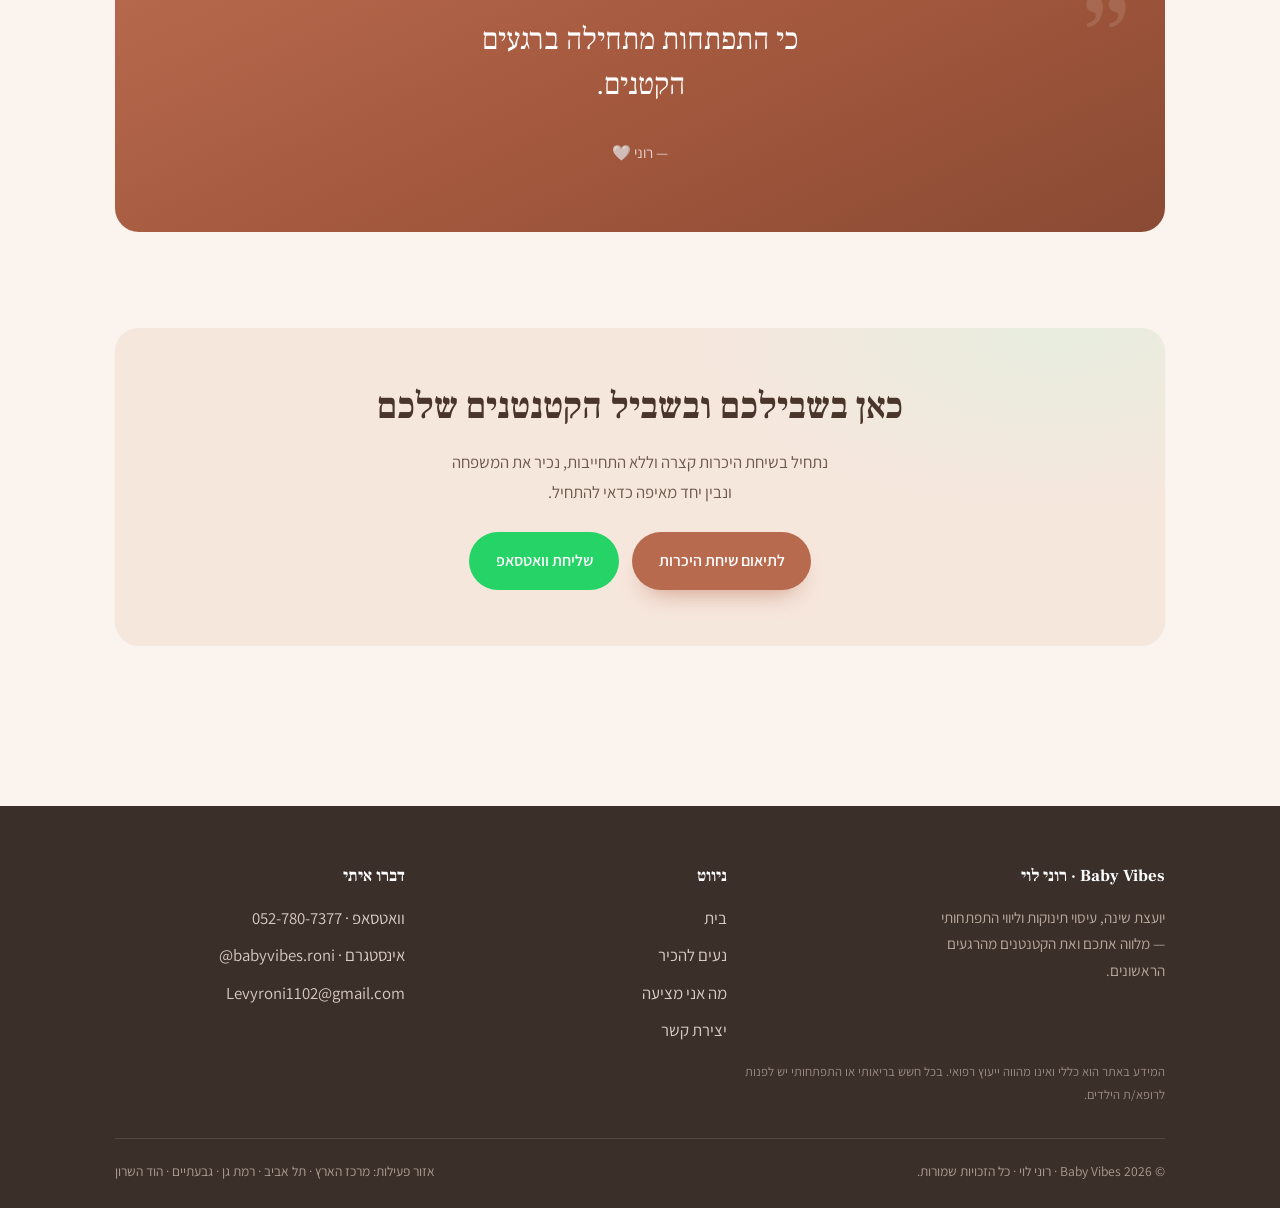
==== commit 4ebf54b3: "Reposition as יועצת שינה + restructure home, fold in credentials, add photo scaffolding - Title/role" ====
--- a/index.html
+++ b/index.html
@@ -3,14 +3,14 @@
 <head>
   <meta charset="UTF-8" />
   <meta name="viewport" content="width=device-width, initial-scale=1.0" />
-  <title>Baby Vibes · רוני לוי — ליווי התפתחותי, עיסוי תינוקות ושינה</title>
-  <meta name="description" content="Baby Vibes — רוני לוי. ליווי התפתחותי בגישה הוליסטית, מדריכת עיסוי תינוקות וייעוץ שינה. מלווה תינוקות והורים מהרגעים הראשונים. מרכז הארץ." />
+  <title>Baby Vibes · רוני לוי — יועצת שינה, עיסוי תינוקות וליווי התפתחותי</title>
+  <meta name="description" content="רוני לוי, Baby Vibes — יועצת שינה, מדריכת עיסוי תינוקות ומלווה התפתחותית לגיל הרך. מלווה תינוקות והורים מהרגעים הראשונים. מרכז הארץ, תל אביב ורמת גן." />
   <link rel="icon" href="data:image/svg+xml,%3Csvg xmlns='http://www.w3.org/2000/svg' viewBox='0 0 24 24'%3E%3Cpath d='M12 21s-7-4.5-7-10a4 4 0 0 1 7-2 4 4 0 0 1 7 2c0 5.5-7 10-7 10z' fill='%23DD9A82'/%3E%3C/svg%3E" />
   <link rel="apple-touch-icon" href="assets/logo.jpg" />
   <!-- שיתוף ברשתות (וואטסאפ / אינסטגרם / פייסבוק) -->
   <meta property="og:type" content="website" />
-  <meta property="og:title" content="Baby Vibes · רוני לוי — ליווי התפתחותי, עיסוי תינוקות ושינה" />
-  <meta property="og:description" content="ליווי התפתחותי בגישה הוליסטית, עיסוי תינוקות וייעוץ שינה. מלווה תינוקות והורים מהרגעים הראשונים. מרכז הארץ." />
+  <meta property="og:title" content="Baby Vibes · רוני לוי — יועצת שינה, עיסוי תינוקות וליווי התפתחותי" />
+  <meta property="og:description" content="יועצת שינה, מדריכת עיסוי תינוקות ומלווה התפתחותית. מלווה תינוקות והורים מהרגעים הראשונים. מרכז הארץ." />
   <meta property="og:image" content="https://gh54109.github.io/roni-sleep/assets/logo.jpg" />
   <meta property="og:url" content="https://gh54109.github.io/roni-sleep/" />
   <meta property="og:locale" content="he_IL" />
@@ -31,7 +31,7 @@
         </span>
         <span class="brand-text">
           <span class="brand-name">Baby Vibes</span>
-          <span class="brand-sub">רוני לוי · ליווי הוליסטי</span>
+          <span class="brand-sub">רוני לוי · ליווי לגיל הרך</span>
         </span>
       </a>
 
@@ -39,8 +39,8 @@
 
       <ul class="nav-links" id="menu">
         <li><a href="index.html" aria-current="page">בית</a></li>
+        <li><a href="index.html#about">נעים להכיר</a></li>
         <li><a href="services.html">מה אני מציעה</a></li>
-        <li><a href="certificates.html">הכשרה וניסיון</a></li>
         <li><a href="contact.html">יצירת קשר</a></li>
         <li class="nav-cta"><a class="btn btn-primary" href="contact.html">תיאום שיחה</a></li>
       </ul>
@@ -54,71 +54,60 @@
         <div class="hero-text">
           <span class="eyebrow">Baby Vibes · רוני לוי</span>
           <h1>היי, אני רוני 🤍</h1>
+          <span class="hero-role">יועצת שינה</span>
           <p class="lead">
-            מלווה התפתחותית בגישה הוליסטית, מדריכת עיסוי תינוקות ויועצת שינה.
-            לאורך השנים ליוויתי ילדים דרך תנועה, ביטחון והתפתחות — והיום אני כאן בשביל
-            ללוות תינוקות והורים כבר מהרגעים הראשונים.
+            אני כאן כדי ללוות אתכם ואת הקטנטנים כבר מהרגעים הראשונים — במגע רך, בתנועה
+            ובשגרה נעימה. כל ליווי נבנה סביב התינוק/ת שלכם, בקצב שמתאים למשפחה.
           </p>
           <div class="hero-cta">
             <a class="btn btn-primary" href="contact.html">לתיאום שיחת היכרות</a>
             <a class="btn btn-ghost" href="services.html">מה אני מציעה</a>
           </div>
           <div class="role-pills" aria-label="תחומי העיסוק">
-            <span>מלווה התפתחותית הוליסטית</span>
             <span>מדריכת עיסוי תינוקות</span>
-            <span>יועצת שינה</span>
+            <span>ליווי התפתחותי</span>
             <span>מאמנת ג׳ודו</span>
           </div>
         </div>
 
-        <!-- הלוגו של Baby Vibes (assets/logo.png) עם גיבוי טקסטואלי עד שמוסיפים את הקובץ -->
+        <!-- הלוגו של Baby Vibes (assets/logo.jpg) עם גיבוי טקסטואלי -->
         <div class="hero-art">
           <div class="brand-frame">
             <img class="brand-img" src="assets/logo.jpg"
-                 alt="Baby Vibes — רוני לוי, ליווי התפתחותי, עיסוי תינוקות ושינה"
+                 alt="Baby Vibes — רוני לוי, יועצת שינה, עיסוי תינוקות וליווי התפתחותי"
                  onerror="this.closest('.brand-frame').classList.add('noimg')" />
             <div class="brand-fallback" aria-hidden="true">
               <span class="script">Baby Vibes</span>
               <span class="heart">🤍</span>
               <span class="sub">רוני לוי</span>
-              <span class="roles">ליווי התפתחותי · עיסוי תינוקות · שינה</span>
+              <span class="roles">ליווי לגיל הרך · עיסוי תינוקות</span>
             </div>
           </div>
         </div>
       </div>
     </section>
 
-    <!-- ===== עמודי אמון ===== -->
-    <section>
-      <div class="container">
-        <div class="pillars">
-          <article class="pillar reveal">
-            <span class="ic" aria-hidden="true">
-              <svg width="26" height="26" viewBox="0 0 24 24" fill="none" stroke="#8FA77F" stroke-width="2" stroke-linecap="round" stroke-linejoin="round"><path d="M12 22V12"/><path d="M12 12C12 8 9 5 4 5c0 4 3 7 8 7z"/><path d="M12 14c0-3 3-6 8-6 0 4-3 6-8 6z"/></svg>
-            </span>
-            <h3>גישה הוליסטית</h3>
-            <p>מבט שלם על התינוק/ת — תנועה, רגש, חושים והתפתחות מתחברים יחד.</p>
-          </article>
-          <article class="pillar reveal">
-            <span class="ic" aria-hidden="true">
-              <svg width="26" height="26" viewBox="0 0 24 24" fill="none" stroke="#B86A4E" stroke-width="2" stroke-linecap="round" stroke-linejoin="round"><path d="M20.8 4.6a5.5 5.5 0 0 0-7.8 0L12 5.7l-1-1a5.5 5.5 0 1 0-7.8 7.8l1 1L12 21l7.8-7.6 1-1a5.5 5.5 0 0 0 0-7.8z"/></svg>
-            </span>
-            <h3>מותאם אישית</h3>
-            <p>כל ליווי נבנה סביב המשפחה — האופי, השגרה והקצב שמתאימים לכם.</p>
-          </article>
-          <article class="pillar reveal">
-            <span class="ic" aria-hidden="true">
-              <svg width="26" height="26" viewBox="0 0 24 24" fill="none" stroke="#B86A4E" stroke-width="2" stroke-linecap="round" stroke-linejoin="round"><path d="M22 11.08V12a10 10 0 1 1-5.93-9.14"/><polyline points="22 4 12 14.01 9 11.01"/></svg>
-            </span>
-            <h3>ידע וניסיון</h3>
-            <p>תעודות וידע מקצועי, לצד שנים של ליווי ילדים דרך תנועה והתפתחות.</p>
-          </article>
-        </div>
-      </div>
-    </section>
-
-    <!-- ===== אודות ===== -->
-    <section>
+    <!-- ===== נעים להכיר (ראשון) ===== -->
+    <section id="about">
+      <div class="container">
+        <div class="section-head center">
+          <span class="eyebrow">נעים להכיר</span>
+          <h2>אני כאן בשבילכם ובשביל הקטנטנים שלכם</h2>
+          <p>מקום חם, מקצועי ומכיל — שבו הורים מקבלים ידע, כלים וליווי אישי,
+             ומרגישים בטוחים יותר בדרך.</p>
+        </div>
+
+        <!-- קולאז' תמונות אותנטי (מופיע כשמוסיפים את הקבצים ל-assets) -->
+        <div class="photo-collage" data-photoblock aria-label="רגעים מהמפגשים">
+          <figure class="ph ph-feature"><img src="assets/photo-group.jpg" alt="רוני לוי בסדנת התפתחות קבוצתית עם תינוקות" onerror="var f=this.closest('.ph'); if(f) f.remove();" /></figure>
+          <figure class="ph"><img src="assets/photo-smile.jpg" alt="רגע של משחק ואינטראקציה עם תינוק מחייך" onerror="var f=this.closest('.ph'); if(f) f.remove();" /></figure>
+          <figure class="ph"><img src="assets/photo-tummy.jpg" alt="תרגול זמן בטן עדין עם תינוק" onerror="var f=this.closest('.ph'); if(f) f.remove();" /></figure>
+        </div>
+      </div>
+    </section>
+
+    <!-- ===== מי אני ===== -->
+    <section style="padding-top:0;">
       <div class="container about-grid">
         <div class="motto-card reveal">
           <svg class="leaf l1" width="42" height="42" viewBox="0 0 24 24" fill="#8FA77F" aria-hidden="true"><path d="M5 21c0-9 6-15 15-16-1 9-6 15-15 16z"/></svg>
@@ -133,30 +122,36 @@
         </div>
 
         <div class="about-text reveal">
-          <span class="eyebrow">נעים להכיר</span>
-          <h2>אני רוני, ואני כאן בשבילכם ובשביל הקטנטנים שלכם</h2>
+          <span class="eyebrow">מי אני</span>
+          <h2>רוני לוי</h2>
           <p>
             לאורך השנים ליוויתי ילדים דרך תנועה, ביטחון והתפתחות — בין היתר כמאמנת ג׳ודו.
             מתוך האהבה הגדולה לעולם הילדים בחרתי להעמיק גם בגיל הרך, כדי ללוות תינוקות
             והורים כבר מהרגעים הראשונים.
           </p>
           <p>
-            יצרתי את <strong>Baby Vibes</strong> מתוך רצון לתת מקום נעים, מקצועי ומכיל — מקום שבו
-            הורים יכולים לקבל ידע, כלים ותמיכה, ולהרגיש בטוחים יותר בדרך.
-          </p>
-          <p>
             אני רואה כל תינוק כעצמו — לא לפי לוח זמנים שמתאים לכולם, אלא לפי הסימנים שלו:
             מה שהוא יכול, רוצה וצריך. לא מזרזים ולא משווים — קודם מתבוננים, ואז עוזרים.
           </p>
+
+          <!-- הכשרה משולבת בסיפור האישי (במקום עמוד תעודות נפרד) -->
+          <div class="credentials">
+            <span class="cred-label">ההכשרה שמאחורי הליווי</span>
+            <ul class="cred-list">
+              <li>יועצת שינה מוסמכת</li>
+              <li>מדריכת עיסוי תינוקות</li>
+              <li>מלווה התפתחותית לגיל הרך</li>
+              <li>מאמנת ג׳ודו · רקע בתנועה</li>
+            </ul>
+            <p class="holistic-note">עובדת בגישה הוליסטית — מבט שלם על התינוק/ת: תנועה, מגע, רגש ושגרה.</p>
+          </div>
+
           <p class="signature">— רוני 🤍</p>
-          <div class="hero-cta">
-            <a class="btn btn-ghost" href="certificates.html">להכשרה ולניסיון שלי</a>
-          </div>
-        </div>
-      </div>
-    </section>
-
-    <!-- ===== תצוגה מקדימה של שירותים ===== -->
+        </div>
+      </div>
+    </section>
+
+    <!-- ===== מה אני מציעה ===== -->
     <section style="background: var(--surface-soft); border-block: 1px solid var(--line);">
       <div class="container">
         <div class="section-head center">
@@ -188,16 +183,57 @@
             <span class="ic" style="background:#F1E7DD;" aria-hidden="true">
               <svg width="28" height="28" viewBox="0 0 24 24" fill="none" stroke="#9C8A7D" stroke-width="2" stroke-linecap="round" stroke-linejoin="round"><path d="M21 12.8A9 9 0 1 1 11.2 3 7 7 0 0 0 21 12.8z"/></svg>
             </span>
-            <h3>ייעוץ שינה <span style="font-size:.65em; color:var(--muted); font-weight:600;">· משלים</span></h3>
+            <h3>ייעוץ שינה <span class="chip-soft">· משלים</span></h3>
             <p>תחום משלים בליווי — שגרת שינה רגועה ומותאמת לתינוק שלכם, מתוך רקע מקצועי ותעודה.</p>
             <a class="tag" href="services.html#sleep">קראו עוד</a>
           </article>
         </div>
+
+        <!-- רצועת תמונות דקה בין הסקשנים -->
+        <div class="photo-band" data-photoblock aria-label="רגעים מהעבודה עם התינוקות">
+          <figure class="ph"><img src="assets/photo-legs.jpg" alt="תרגול תנועה עדין עם תינוק" onerror="var f=this.closest('.ph'); if(f) f.remove();" /></figure>
+          <figure class="ph"><img src="assets/photo-side.jpg" alt="הנדלינג ושכיבה על הצד" onerror="var f=this.closest('.ph'); if(f) f.remove();" /></figure>
+          <figure class="ph"><img src="assets/photo-tummy.jpg" alt="זמן בטן" onerror="var f=this.closest('.ph'); if(f) f.remove();" /></figure>
+          <figure class="ph"><img src="assets/photo-smile.jpg" alt="חיוך ואינטראקציה" onerror="var f=this.closest('.ph'); if(f) f.remove();" /></figure>
+        </div>
+      </div>
+    </section>
+
+    <!-- ===== ההבטחה שלי ===== -->
+    <section>
+      <div class="container">
+        <div class="section-head center">
+          <span class="eyebrow">ההבטחה שלי</span>
+          <h2>ליווי רגוע, מקצועי ואישי</h2>
+        </div>
+        <div class="pillars">
+          <article class="pillar reveal">
+            <span class="ic" aria-hidden="true">
+              <svg width="26" height="26" viewBox="0 0 24 24" fill="none" stroke="#8FA77F" stroke-width="2" stroke-linecap="round" stroke-linejoin="round"><path d="M12 22V12"/><path d="M12 12C12 8 9 5 4 5c0 4 3 7 8 7z"/><path d="M12 14c0-3 3-6 8-6 0 4-3 6-8 6z"/></svg>
+            </span>
+            <h3>מבט שלם</h3>
+            <p>מסתכלים על התינוק/ת כולו — תנועה, רגש, חושים והתפתחות מתחברים יחד.</p>
+          </article>
+          <article class="pillar reveal">
+            <span class="ic" aria-hidden="true">
+              <svg width="26" height="26" viewBox="0 0 24 24" fill="none" stroke="#B86A4E" stroke-width="2" stroke-linecap="round" stroke-linejoin="round"><path d="M20.8 4.6a5.5 5.5 0 0 0-7.8 0L12 5.7l-1-1a5.5 5.5 0 1 0-7.8 7.8l1 1L12 21l7.8-7.6 1-1a5.5 5.5 0 0 0 0-7.8z"/></svg>
+            </span>
+            <h3>מותאם אישית</h3>
+            <p>כל ליווי נבנה סביב המשפחה — האופי, השגרה והקצב שמתאימים לכם.</p>
+          </article>
+          <article class="pillar reveal">
+            <span class="ic" aria-hidden="true">
+              <svg width="26" height="26" viewBox="0 0 24 24" fill="none" stroke="#B86A4E" stroke-width="2" stroke-linecap="round" stroke-linejoin="round"><path d="M22 11.08V12a10 10 0 1 1-5.93-9.14"/><polyline points="22 4 12 14.01 9 11.01"/></svg>
+            </span>
+            <h3>ידע וניסיון</h3>
+            <p>ידע מקצועי ותעודות, לצד שנים של ליווי ילדים דרך תנועה והתפתחות.</p>
+          </article>
+        </div>
       </div>
     </section>
 
     <!-- ===== ציטוט ===== -->
-    <section>
+    <section style="padding-top:0;">
       <div class="container">
         <div class="quote reveal">
           <p>כי התפתחות מתחילה ברגעים הקטנים.</p>
@@ -207,7 +243,7 @@
     </section>
 
     <!-- ===== רצועת CTA ===== -->
-    <section>
+    <section style="padding-top:0;">
       <div class="container">
         <div class="cta-band reveal">
           <h2>כאן בשבילכם ובשביל הקטנטנים שלכם</h2>
@@ -227,14 +263,14 @@
       <div class="footer-grid">
         <div class="footer-brand">
           <h4>Baby Vibes · רוני לוי</h4>
-          <p>ליווי התפתחותי הוליסטי, עיסוי תינוקות וייעוץ שינה — מלווה אתכם ואת הקטנטנים מהרגעים הראשונים.</p>
+          <p>יועצת שינה, עיסוי תינוקות וליווי התפתחותי — מלווה אתכם ואת הקטנטנים מהרגעים הראשונים.</p>
         </div>
         <div>
           <h4>ניווט</h4>
           <ul class="footer-links">
             <li><a href="index.html">בית</a></li>
+            <li><a href="index.html#about">נעים להכיר</a></li>
             <li><a href="services.html">מה אני מציעה</a></li>
-            <li><a href="certificates.html">הכשרה וניסיון</a></li>
             <li><a href="contact.html">יצירת קשר</a></li>
           </ul>
         </div>
@@ -252,7 +288,7 @@
       </p>
       <div class="footer-bottom">
         <span>© <span id="year">2026</span> Baby Vibes · רוני לוי · כל הזכויות שמורות.</span>
-        <span>אזור פעילות: מרכז הארץ · תל אביב · גבעתיים · הוד השרון</span>
+        <span>אזור פעילות: מרכז הארץ · תל אביב · רמת גן · גבעתיים · הוד השרון</span>
       </div>
     </div>
   </footer>
--- a/assets/style.css
+++ b/assets/style.css
@@ -121,7 +121,7 @@
 .btn-primary {
   background: var(--primary-deep);
   color: #fff;
-  box-shadow: 0 14px 26px -14px rgba(78, 114, 149, .8);
+  box-shadow: 0 14px 26px -14px rgba(184, 106, 78, .7);
 }
 .btn-primary:hover { background: var(--primary); color: #fff; transform: translateY(-2px); }
 .btn-ghost {
@@ -385,7 +385,7 @@
    ציטוט / הבטחה
    ========================================================================== */
 .quote {
-  background: linear-gradient(160deg, var(--primary-deep), #3d5d7d);
+  background: linear-gradient(155deg, var(--primary-deep) 0%, #a1573c 55%, #8a4a34 100%);
   color: #fff;
   border-radius: var(--radius);
   padding: clamp(2.2rem, 6vw, 4rem);
@@ -466,8 +466,8 @@
    פוטר
    ========================================================================== */
 .site-footer {
-  background: #34313C;
-  color: #d9d5df;
+  background: #3B2F2A;
+  color: #e6ddd5;
   padding-block: clamp(2.5rem, 6vw, 3.5rem) 1.5rem;
   margin-top: clamp(2rem, 6vw, 4rem);
 }
@@ -477,17 +477,17 @@
   gap: 2rem;
 }
 .site-footer h4 { color: #fff; font-family: var(--font-head); margin: 0 0 .8rem; font-size: 1.05rem; }
-.site-footer a { color: #cfc9d6; }
-.site-footer a:hover { color: var(--accent); }
+.site-footer a { color: #d8ccc2; }
+.site-footer a:hover { color: #E7B79E; }
 .footer-links { list-style: none; margin: 0; padding: 0; display: grid; gap: .5rem; }
-.footer-brand p { color: #aaa4b3; font-size: .95rem; max-width: 34ch; }
+.footer-brand p { color: #b8a89c; font-size: .95rem; max-width: 34ch; }
 .footer-bottom {
   margin-top: 2rem; padding-top: 1.3rem;
   border-top: 1px solid rgba(255,255,255,.12);
   display: flex; flex-wrap: wrap; gap: .6rem; justify-content: space-between;
-  font-size: .85rem; color: #9b95a6;
-}
-.disclaimer { font-size: .8rem; color: #8a8494; max-width: 70ch; margin-top: 1rem; }
+  font-size: .85rem; color: #ab9c90;
+}
+.disclaimer { font-size: .8rem; color: #9a8b81; max-width: 70ch; margin-top: 1rem; }
 
 /* ==========================================================================
    אנימציית חשיפה בגלילה
@@ -656,3 +656,111 @@
   font-size: .78rem; font-weight: 700;
   display: grid; place-items: center;
 }
+
+/* ==========================================================================
+   כותרת מקצועית ב-Hero (יועצת שינה)
+   ========================================================================== */
+.hero-role {
+  display: inline-block;
+  font-family: var(--font-head);
+  font-weight: 700;
+  font-size: clamp(1.15rem, 2.6vw, 1.5rem);
+  color: var(--primary-deep);
+  margin: -.2rem 0 1rem;
+  letter-spacing: .01em;
+}
+.hero-role::after {
+  content: "";
+  display: block;
+  width: 46px; height: 3px; border-radius: 3px;
+  margin-top: .5rem;
+  background: linear-gradient(90deg, var(--gold), var(--primary));
+}
+
+/* מדבקה עדינה ("· משלים") לצד כותרת שירות */
+.chip-soft { font-size: .62em; color: var(--muted); font-weight: 600; }
+
+/* ==========================================================================
+   הכשרה משולבת בסיפור האישי ("מי אני")
+   ========================================================================== */
+.credentials {
+  margin: 1.6rem 0 .4rem;
+  padding: 1.3rem 1.4rem;
+  border: 1px solid var(--line);
+  border-radius: var(--radius-sm);
+  background: linear-gradient(160deg, var(--surface-soft), #fff);
+  box-shadow: var(--shadow-card);
+}
+.cred-label {
+  display: block;
+  font-size: .8rem; font-weight: 700; letter-spacing: .03em;
+  color: var(--primary-deep); margin-bottom: .8rem;
+}
+.cred-list {
+  list-style: none; margin: 0; padding: 0;
+  display: grid; grid-template-columns: 1fr 1fr; gap: .55rem .9rem;
+}
+.cred-list li {
+  position: relative;
+  padding-inline-start: 1.5rem;
+  font-size: .96rem; color: var(--ink-soft); font-weight: 500;
+}
+.cred-list li::before {
+  content: "";
+  position: absolute; inset-inline-start: 0; top: .62em;
+  width: .55rem; height: .55rem; border-radius: 50%;
+  background: linear-gradient(150deg, var(--gold), var(--primary));
+}
+.holistic-note {
+  margin: 1rem 0 0;
+  padding-top: .9rem;
+  border-top: 1px dashed var(--line);
+  font-size: .88rem; color: var(--muted);
+}
+
+/* ==========================================================================
+   תמונות אותנטיות — קולאז'ים וגרידים רכים
+   בלוק-תמונות מוסתר עד שנטענת לפחות תמונה אמיתית אחת (מונע קופסאות ריקות).
+   ========================================================================== */
+[data-photoblock] { display: none; }
+.photo-collage.has-photos { display: grid; }
+.photo-band.has-photos { display: grid; }
+
+.photo-collage {
+  grid-template-columns: 1.4fr 1fr;
+  gap: clamp(.6rem, 1.4vw, 1rem);
+  margin-top: clamp(1.8rem, 4vw, 2.6rem);
+}
+.photo-collage .ph { aspect-ratio: 4 / 3; }
+.photo-collage .ph-feature { grid-row: span 2; aspect-ratio: 3 / 4; }
+
+.photo-band {
+  grid-template-columns: repeat(4, 1fr);
+  gap: clamp(.5rem, 1.2vw, .9rem);
+  margin-top: clamp(2rem, 5vw, 3rem);
+}
+.photo-band .ph { aspect-ratio: 1 / 1; }
+
+/* אריח תמונה משותף */
+.ph {
+  margin: 0;
+  border-radius: var(--radius-sm);
+  overflow: hidden;
+  background: linear-gradient(150deg, var(--primary-soft), var(--accent-soft));
+  box-shadow: var(--shadow-card);
+}
+.ph img {
+  width: 100%; height: 100%;
+  object-fit: cover; display: block;
+  transition: transform .7s ease;
+}
+.ph:hover img { transform: scale(1.045); }
+
+@media (max-width: 620px) {
+  .photo-collage { grid-template-columns: 1fr 1fr; }
+  .photo-collage .ph-feature { grid-column: 1 / -1; grid-row: auto; aspect-ratio: 16 / 10; }
+  .photo-band { grid-template-columns: repeat(2, 1fr); }
+}
+@media (max-width: 400px) {
+  .cred-list { grid-template-columns: 1fr; }
+}
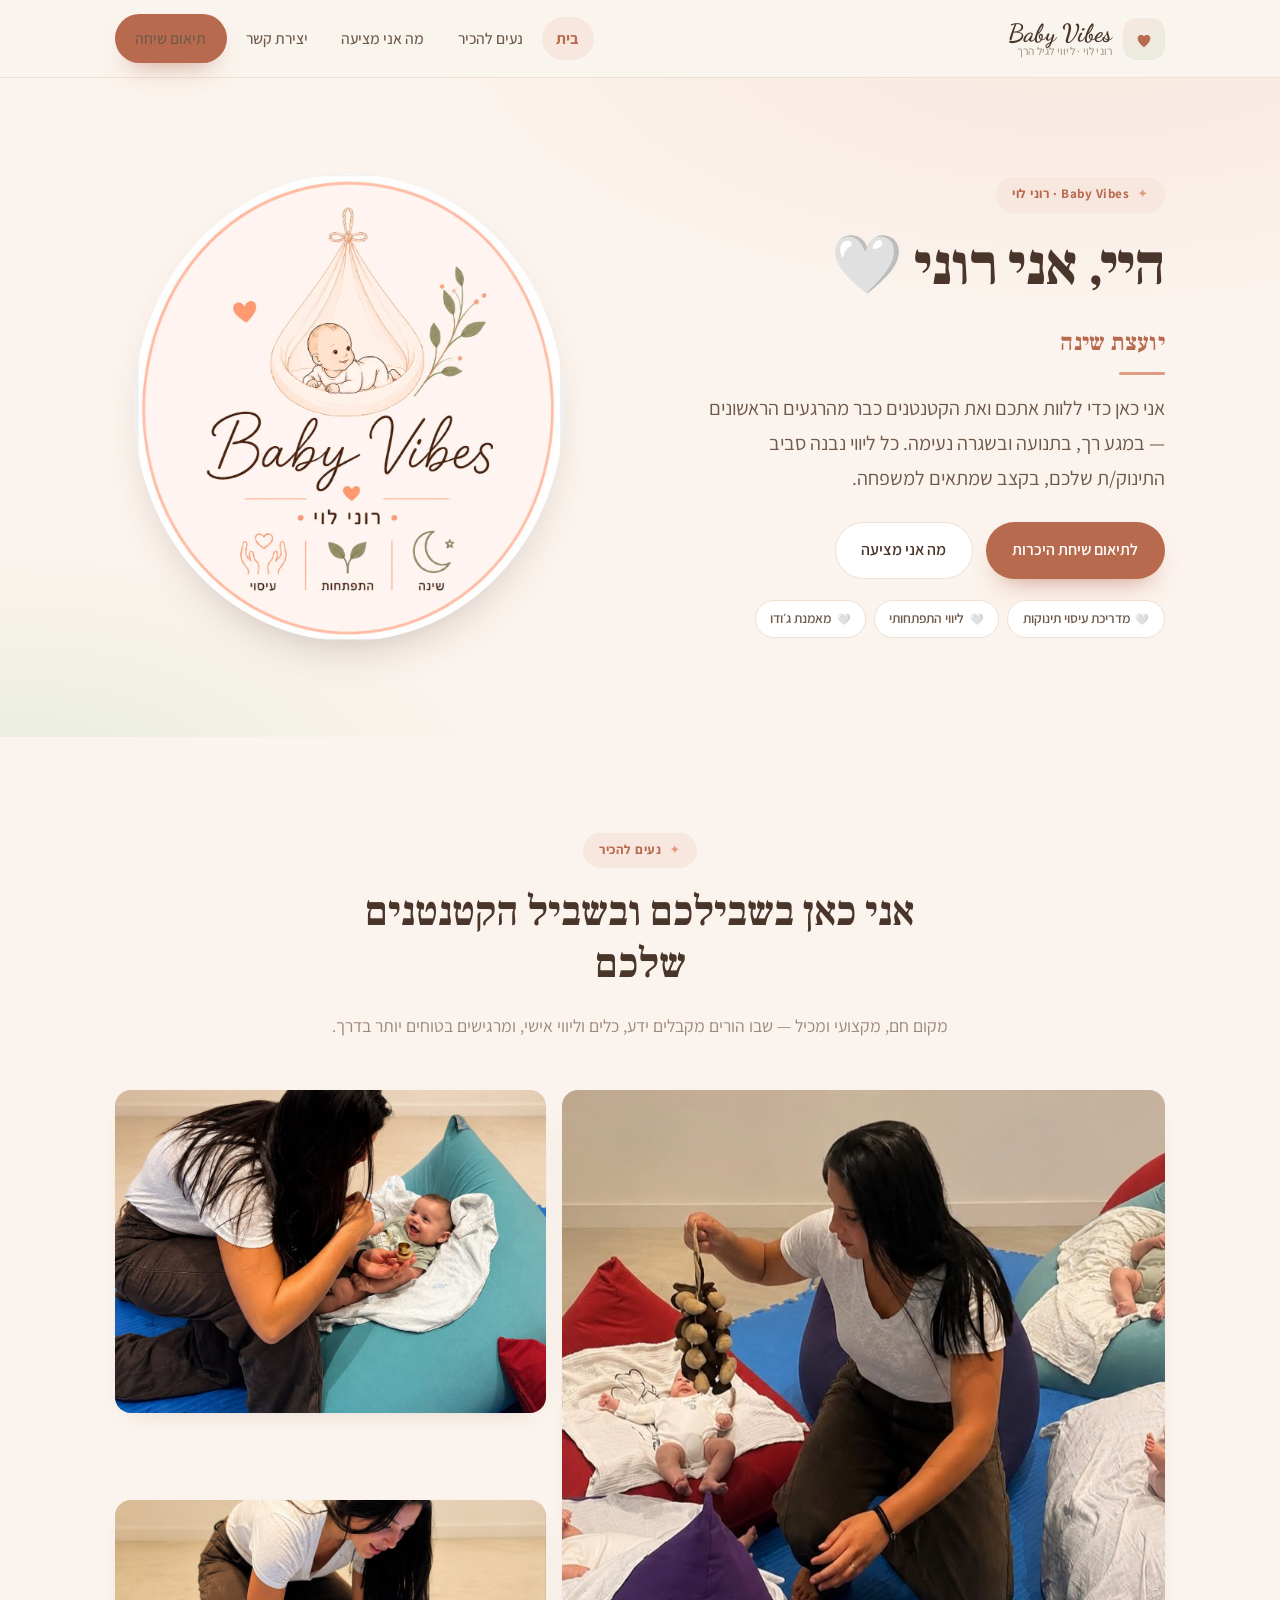
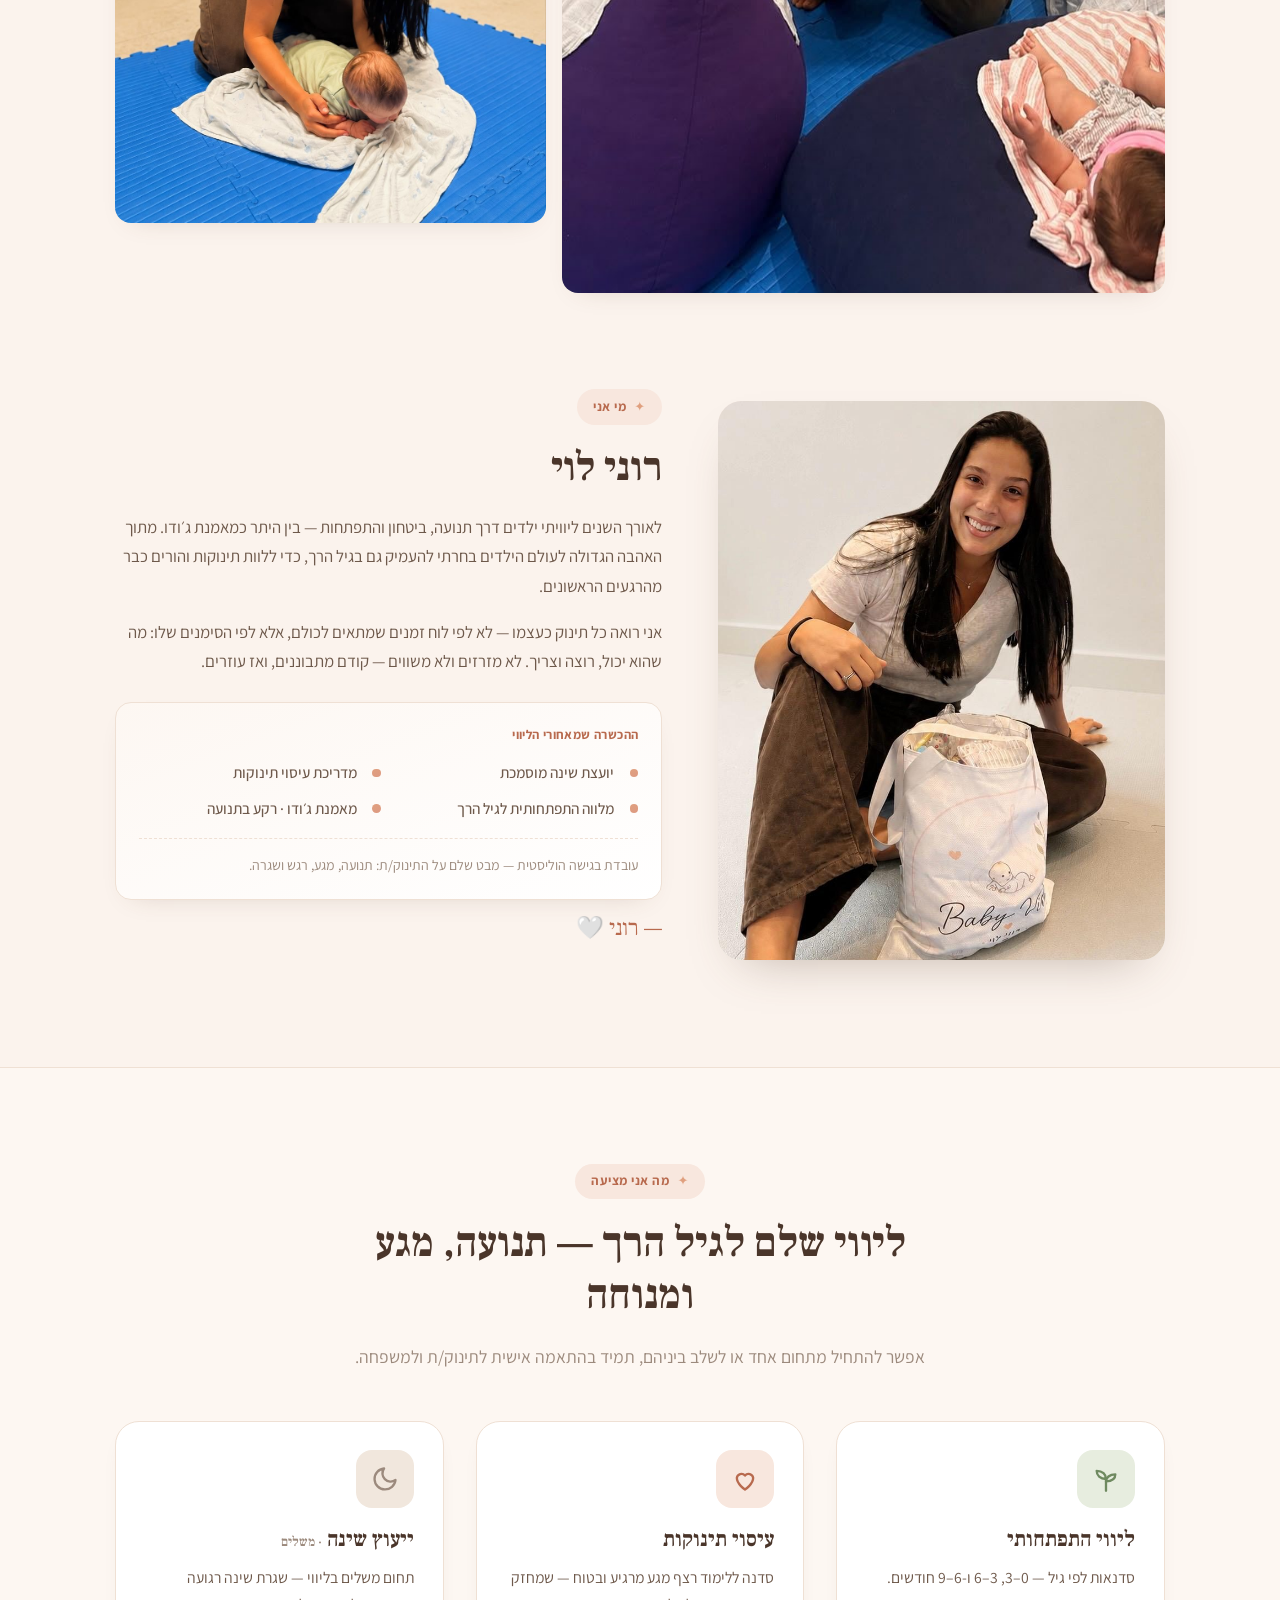
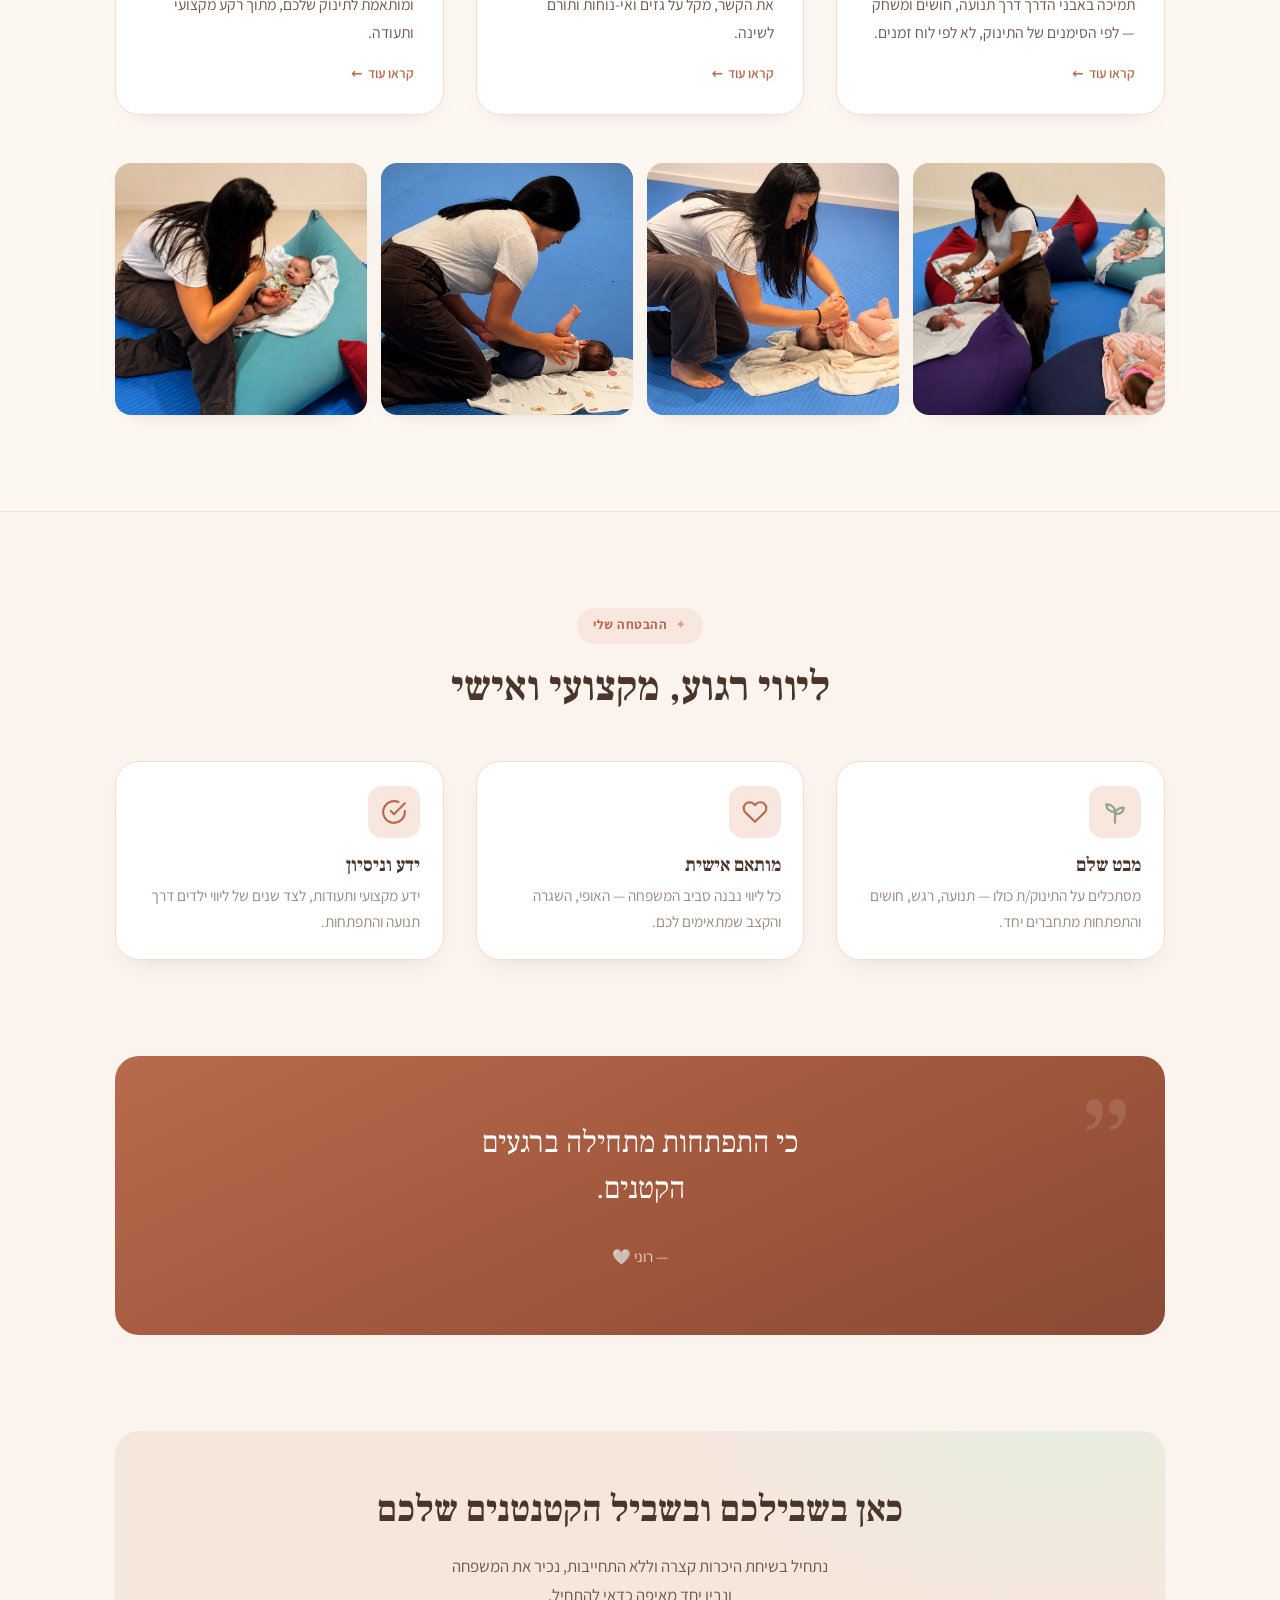
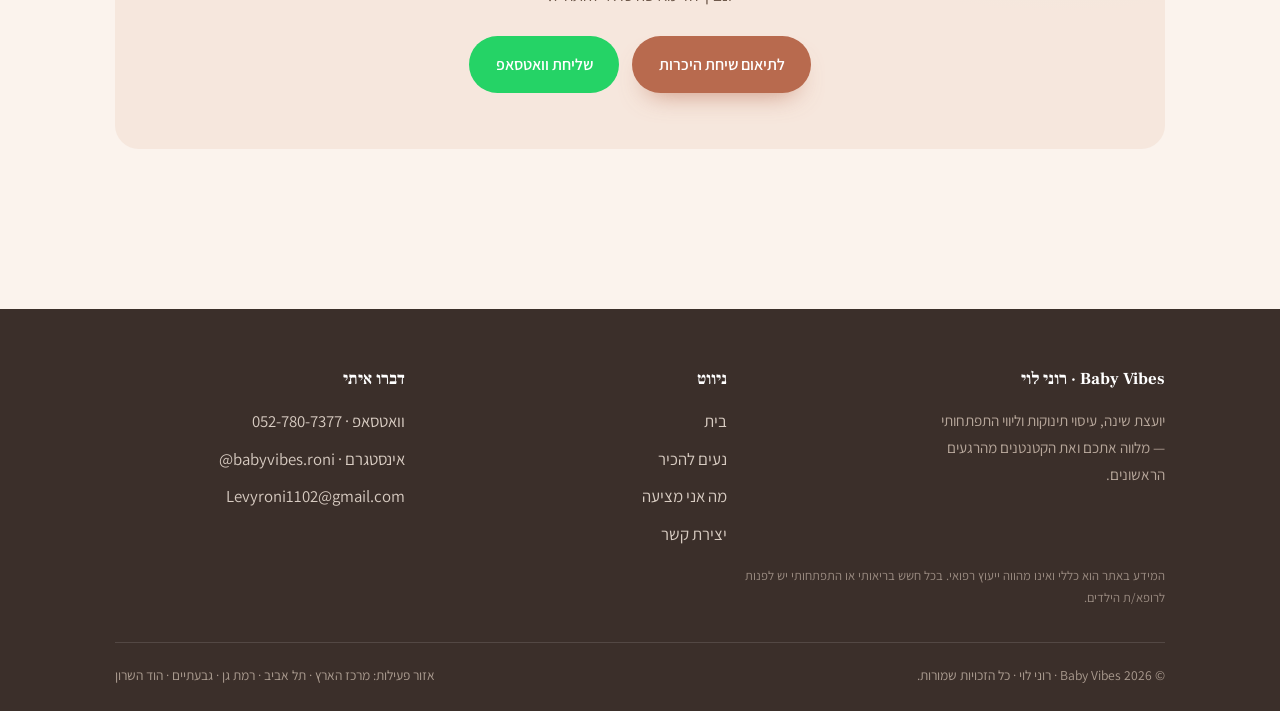
==== commit 7c61629c: "Add Roni's real photos: portrait in "מי אני", class/tummy/play/handling collages + Baby Vibes oils i" ====
--- a/index.html
+++ b/index.html
@@ -109,17 +109,10 @@
     <!-- ===== מי אני ===== -->
     <section style="padding-top:0;">
       <div class="container about-grid">
-        <div class="motto-card reveal">
-          <svg class="leaf l1" width="42" height="42" viewBox="0 0 24 24" fill="#8FA77F" aria-hidden="true"><path d="M5 21c0-9 6-15 15-16-1 9-6 15-15 16z"/></svg>
-          <svg class="leaf l2" width="42" height="42" viewBox="0 0 24 24" fill="#DD9A82" aria-hidden="true"><path d="M5 21c0-9 6-15 15-16-1 9-6 15-15 16z"/></svg>
-          <div>
-            <span class="badge" aria-hidden="true">
-              <svg width="30" height="30" viewBox="0 0 24 24" fill="#DD9A82"><path d="M12 21s-7-4.5-7-10a4 4 0 0 1 7-2 4 4 0 0 1 7 2c0 5.5-7 10-7 10z"/></svg>
-            </span>
-            <span class="script">כי התפתחות מתחילה<br>ברגעים הקטנים</span>
-            <span class="sub">Baby Vibes · רוני לוי</span>
-          </div>
-        </div>
+        <figure class="about-portrait" data-photoblock>
+          <img src="assets/photo-portrait.jpg" alt="רוני לוי — Baby Vibes, יועצת שינה ומלווה לגיל הרך"
+               onerror="var f=this.closest('.about-portrait'); if(f) f.remove();" />
+        </figure>
 
         <div class="about-text reveal">
           <span class="eyebrow">מי אני</span>
@@ -191,9 +184,9 @@
 
         <!-- רצועת תמונות דקה בין הסקשנים -->
         <div class="photo-band" data-photoblock aria-label="רגעים מהעבודה עם התינוקות">
+          <figure class="ph"><img src="assets/photo-group2.jpg" alt="רוני בסדנה קבוצתית עם תינוקות" onerror="var f=this.closest('.ph'); if(f) f.remove();" /></figure>
           <figure class="ph"><img src="assets/photo-legs.jpg" alt="תרגול תנועה עדין עם תינוק" onerror="var f=this.closest('.ph'); if(f) f.remove();" /></figure>
           <figure class="ph"><img src="assets/photo-side.jpg" alt="הנדלינג ושכיבה על הצד" onerror="var f=this.closest('.ph'); if(f) f.remove();" /></figure>
-          <figure class="ph"><img src="assets/photo-tummy.jpg" alt="זמן בטן" onerror="var f=this.closest('.ph'); if(f) f.remove();" /></figure>
           <figure class="ph"><img src="assets/photo-smile.jpg" alt="חיוך ואינטראקציה" onerror="var f=this.closest('.ph'); if(f) f.remove();" /></figure>
         </div>
       </div>
--- a/assets/style.css
+++ b/assets/style.css
@@ -270,27 +270,12 @@
    ========================================================================== */
 .about-grid {
   display: grid;
-  grid-template-columns: .85fr 1.15fr;
+  grid-template-columns: 1fr;                 /* ברירת מחדל: עמודה אחת (טקסט בלבד) */
   gap: clamp(2rem, 5vw, 3.5rem);
   align-items: center;
 }
-.about-photo {
-  position: relative;
-  border-radius: var(--radius);
-  overflow: hidden;
-  box-shadow: var(--shadow);
-  background: linear-gradient(160deg, var(--primary-soft), var(--accent-soft));
-  aspect-ratio: 4 / 5;
-}
-.about-photo .placeholder {
-  position: absolute; inset: 0;
-  display: grid; place-items: center; text-align: center;
-  color: var(--primary-deep);
-  padding: 1.5rem;
-}
-.about-photo .placeholder span { display: block; font-size: .9rem; color: var(--muted); margin-top: .4rem; }
-.about-photo img { width: 100%; height: 100%; object-fit: cover; }
-
+/* כשתמונת הדיוקן נטענת — עוברים לשתי עמודות (דפדפנים מודרניים) */
+.about-grid:has(.about-portrait.has-photos) { grid-template-columns: .9fr 1.1fr; }
 .about-text h2 { font-size: clamp(1.7rem, 4vw, 2.5rem); }
 .signature {
   font-family: var(--font-head);
@@ -506,8 +491,9 @@
 @media (max-width: 860px) {
   .hero-grid { grid-template-columns: 1fr; }
   .hero-art { order: -1; max-width: 420px; margin-inline: auto; }
-  .about-grid { grid-template-columns: 1fr; }
-  .about-photo { max-width: 420px; margin-inline: auto; width: 100%; }
+  .about-grid,
+  .about-grid:has(.about-portrait.has-photos) { grid-template-columns: 1fr; }
+  .about-portrait { order: -1; max-width: 360px; margin-inline: auto; width: 100%; }
   .contact-grid { grid-template-columns: 1fr; }
   .pillars { grid-template-columns: 1fr; }
   .footer-grid { grid-template-columns: 1fr; gap: 1.6rem; }
@@ -589,34 +575,6 @@
 }
 .role-pills span::before { content: "🤍"; margin-inline-end: .35rem; font-size: .8em; }
 
-/* כרטיס מוטו (במקום תמונה באודות) */
-.motto-card {
-  position: relative;
-  border-radius: var(--radius);
-  background:
-    radial-gradient(420px 220px at 80% 0%, var(--accent-soft), transparent 60%),
-    radial-gradient(420px 240px at 0% 100%, var(--primary-soft), transparent 60%),
-    var(--surface);
-  border: 1px solid var(--line);
-  box-shadow: var(--shadow);
-  aspect-ratio: 4 / 5;
-  display: grid;
-  place-items: center;
-  text-align: center;
-  padding: 2rem;
-  overflow: hidden;
-}
-.motto-card .badge {
-  width: 70px; height: 70px; border-radius: 50%;
-  display: grid; place-items: center; margin: 0 auto 1.1rem;
-  background: #fff; box-shadow: var(--shadow-card);
-}
-.motto-card .script { font-family: var(--font-script); font-size: clamp(1.8rem, 5vw, 2.5rem); font-weight: 700; color: var(--ink); line-height: 1.3; }
-.motto-card .sub { margin-top: .8rem; color: var(--primary-deep); font-weight: 600; }
-.motto-card .leaf { position: absolute; opacity: .5; }
-.motto-card .leaf.l1 { inset-block-start: 14px; inset-inline-start: 16px; }
-.motto-card .leaf.l2 { inset-block-end: 14px; inset-inline-end: 16px; transform: rotate(180deg); }
-
 /* ==========================================================================
    עקרונות הגישה + כרטיסי סדנאות לפי גיל
    ========================================================================== */
@@ -756,6 +714,31 @@
 }
 .ph:hover img { transform: scale(1.045); }
 
+/* דיוקן של רוני ב"מי אני" */
+.about-portrait {
+  margin: 0;
+  max-width: 460px;
+  aspect-ratio: 4 / 5;
+  border-radius: var(--radius);
+  overflow: hidden;
+  box-shadow: var(--shadow);
+  background: linear-gradient(160deg, var(--primary-soft), var(--accent-soft));
+}
+.about-portrait.has-photos { display: block; }
+.about-portrait img { width: 100%; height: 100%; object-fit: cover; display: block; }
+
+/* תמונת פרטים בודדת (למשל ערכת העיסוי) */
+.detail-photo {
+  margin: 1.3rem 0 0;
+  max-width: 300px;
+  border-radius: var(--radius-sm);
+  overflow: hidden;
+  box-shadow: var(--shadow-card);
+  background: var(--primary-soft);
+}
+.detail-photo.has-photos { display: block; }
+.detail-photo img { width: 100%; height: auto; display: block; }
+
 @media (max-width: 620px) {
   .photo-collage { grid-template-columns: 1fr 1fr; }
   .photo-collage .ph-feature { grid-column: 1 / -1; grid-row: auto; aspect-ratio: 16 / 10; }
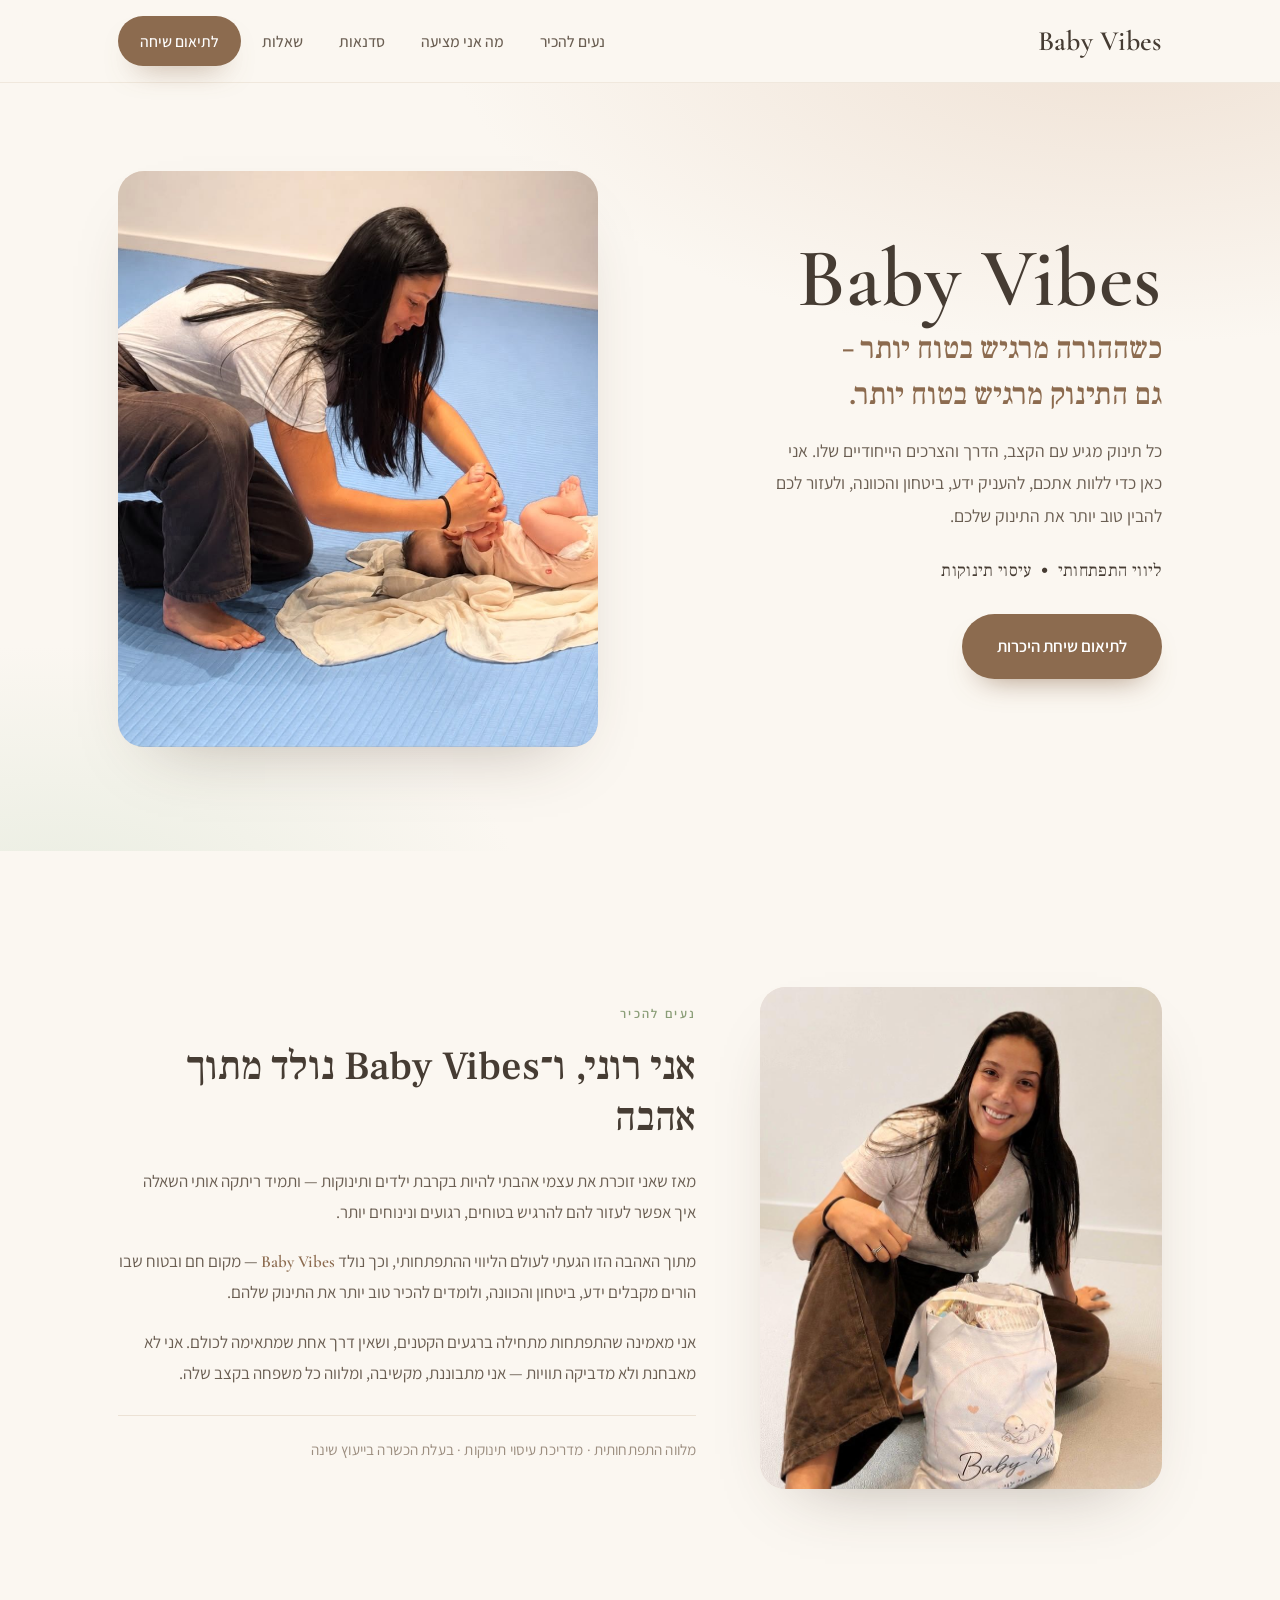
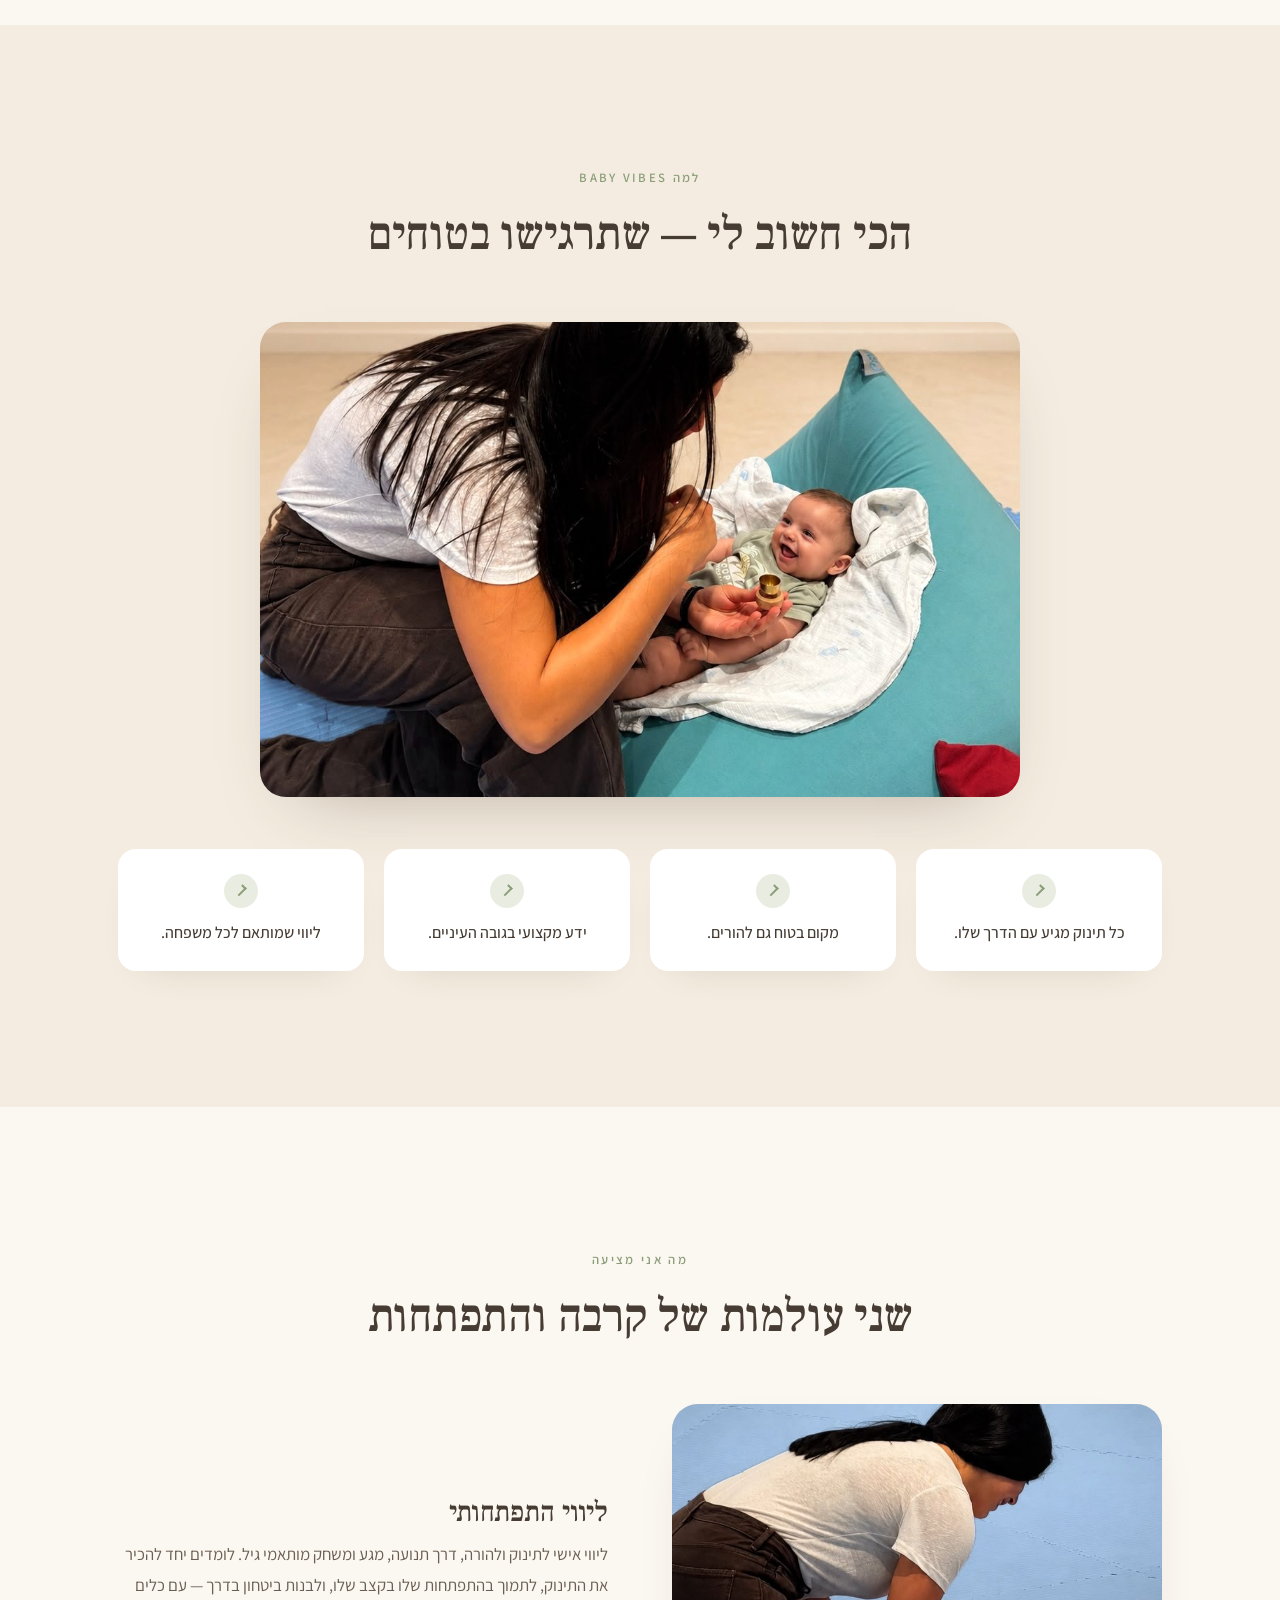
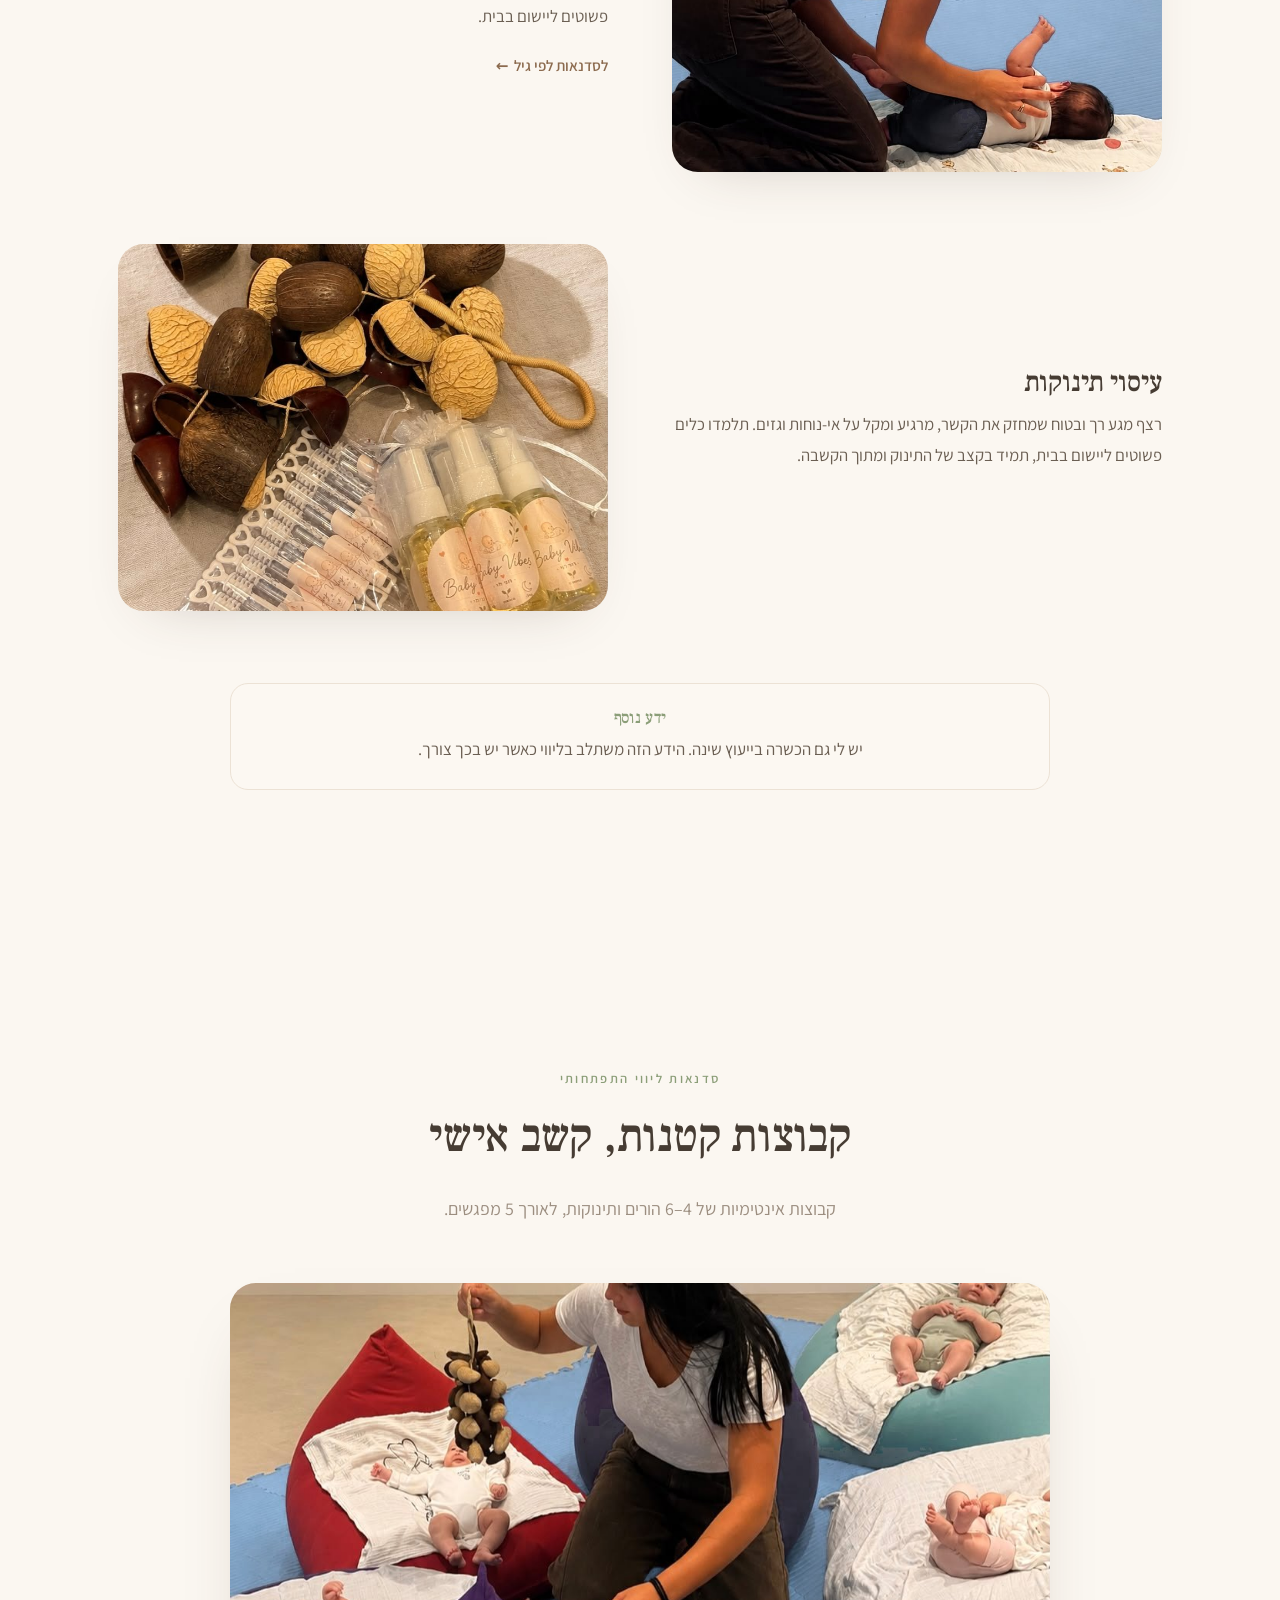
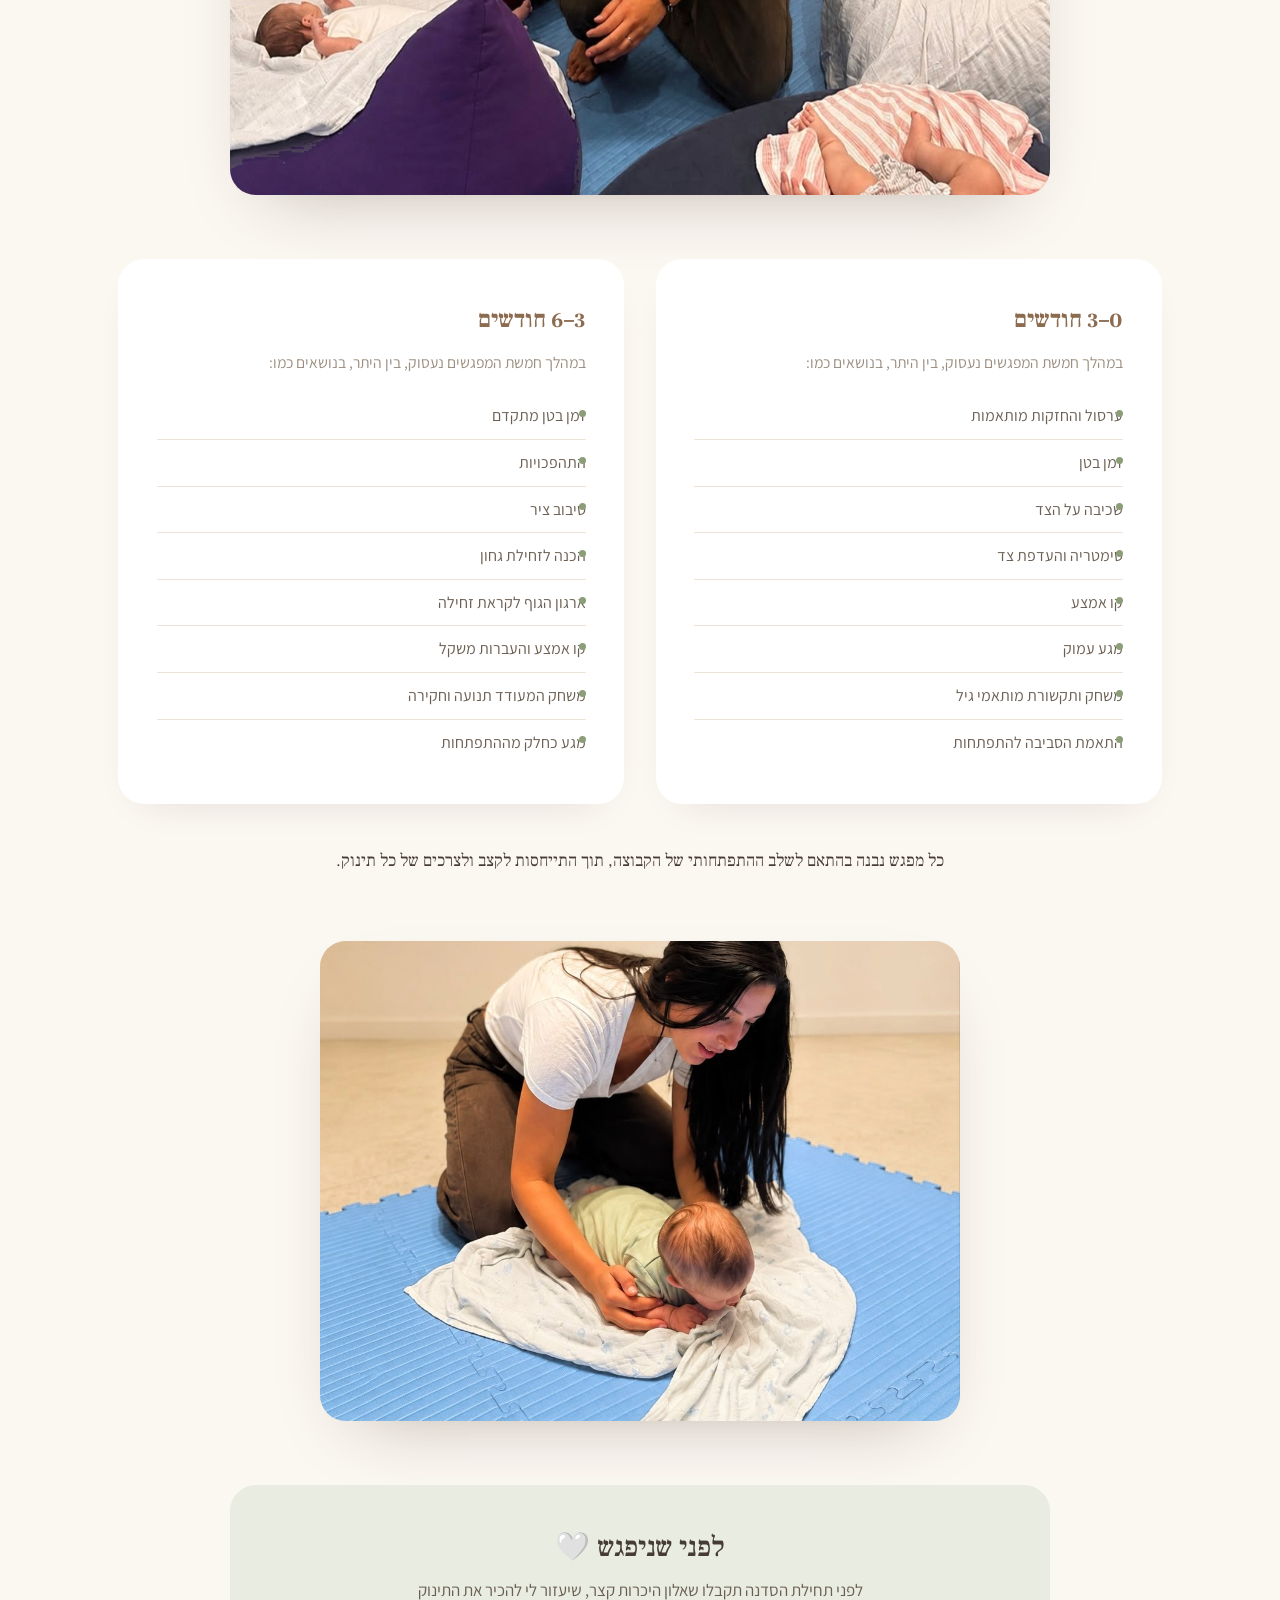
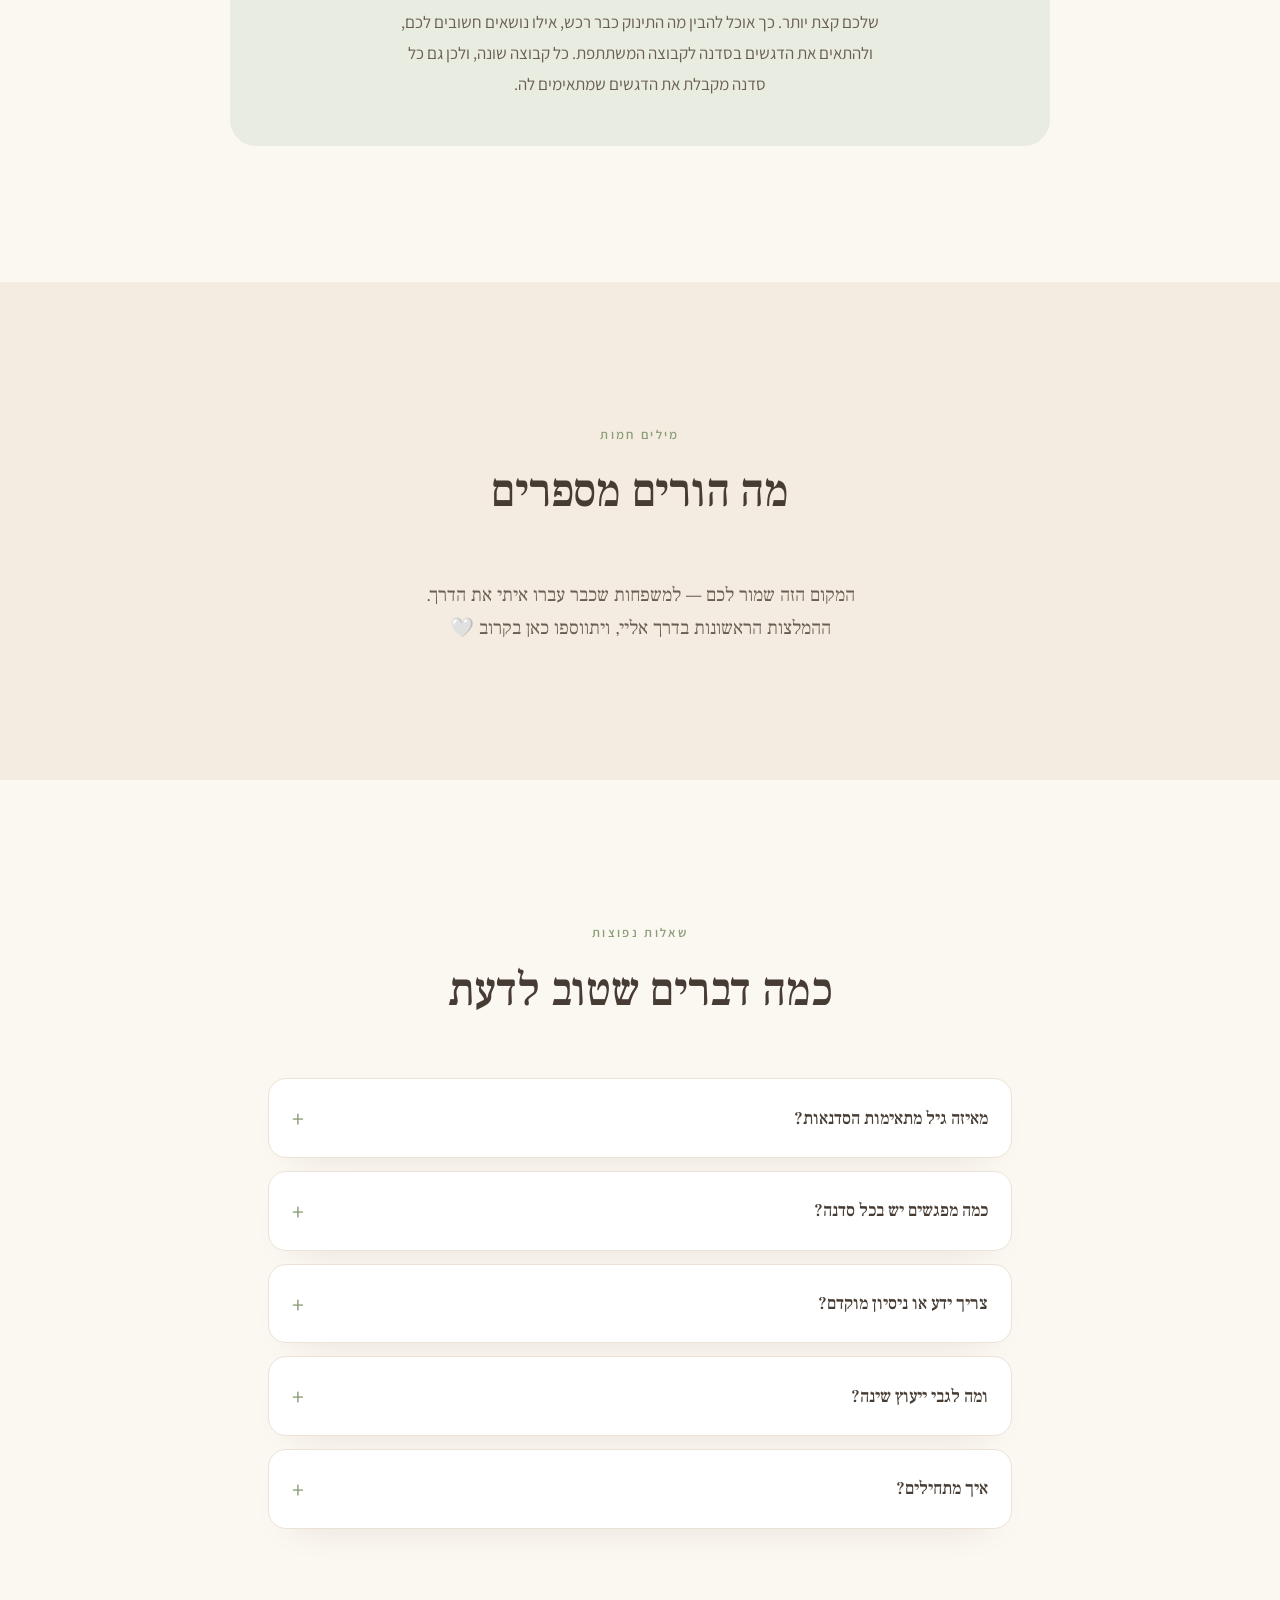
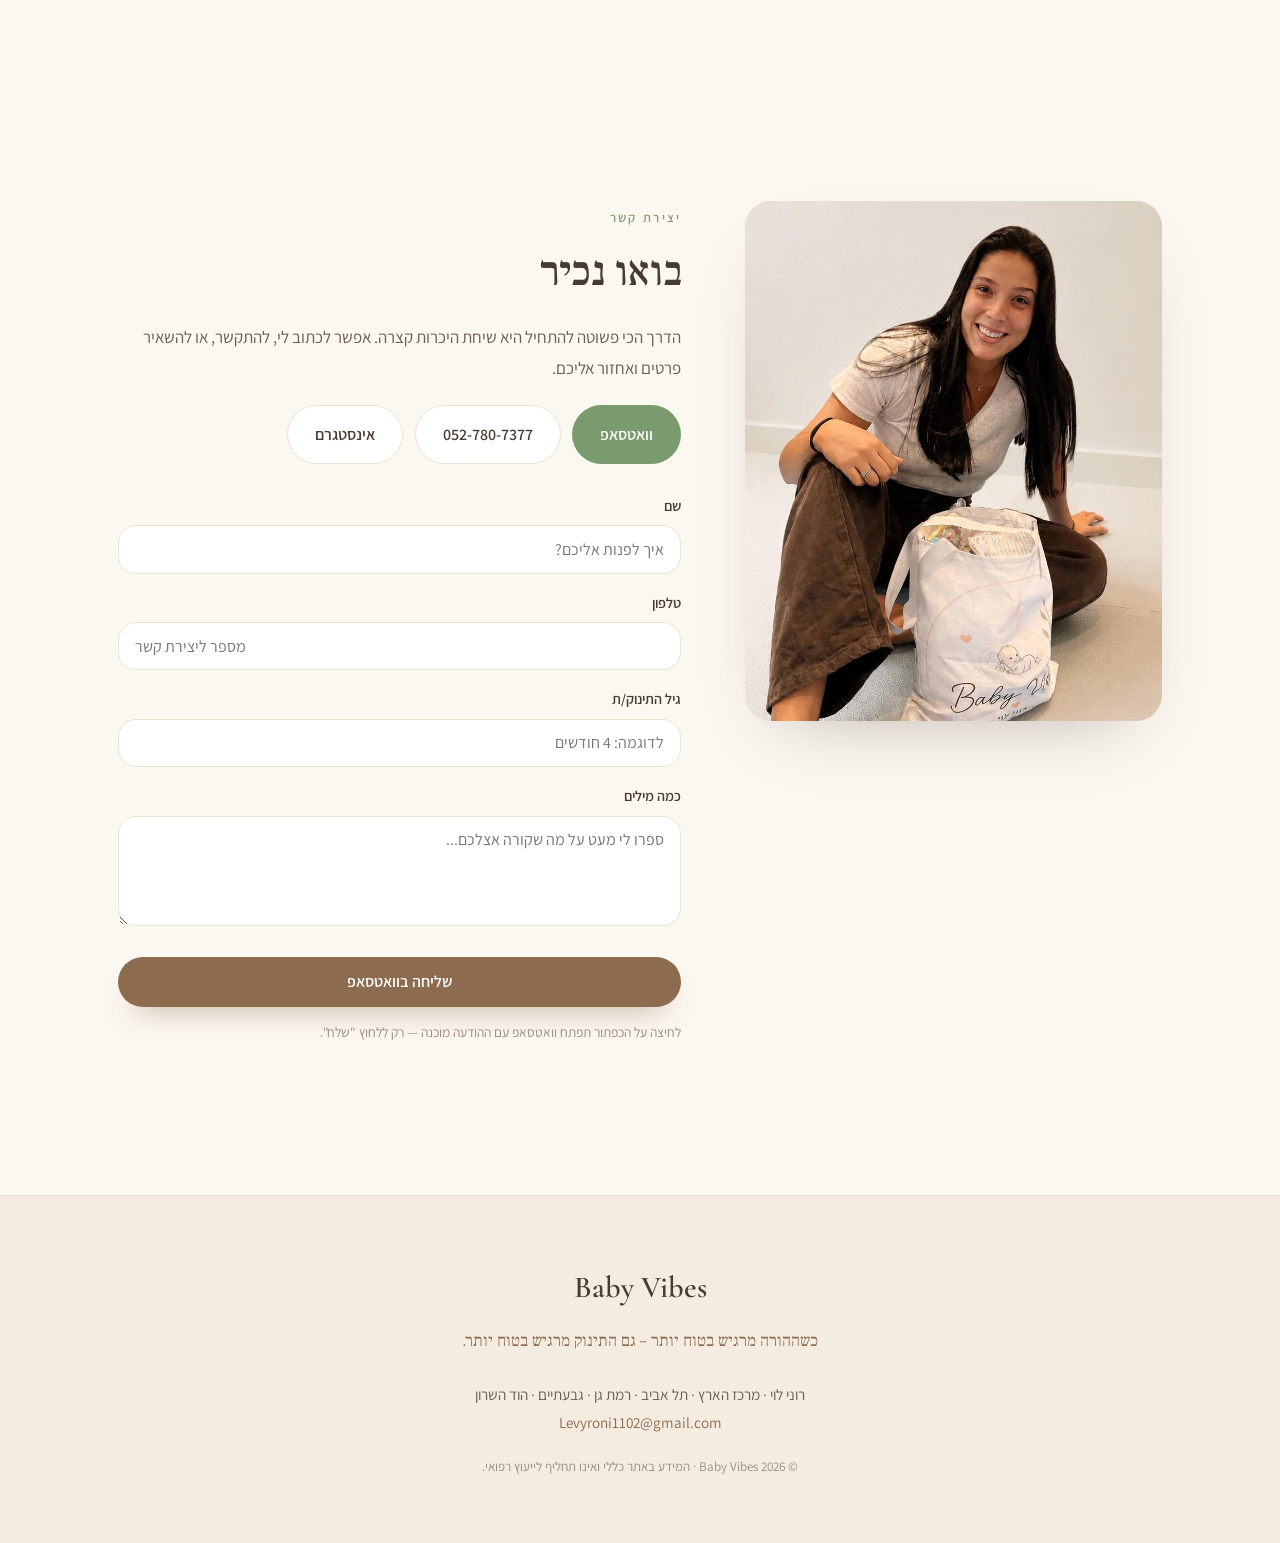
==== commit 7e76e571: "Rebuild Baby Vibes as a single-page brand site per brand brief - One calm, photo-forward scroll: Her" ====
--- a/index.html
+++ b/index.html
@@ -3,248 +3,302 @@
 <head>
   <meta charset="UTF-8" />
   <meta name="viewport" content="width=device-width, initial-scale=1.0" />
-  <title>Baby Vibes · רוני לוי — יועצת שינה, עיסוי תינוקות וליווי התפתחותי</title>
-  <meta name="description" content="רוני לוי, Baby Vibes — יועצת שינה, מדריכת עיסוי תינוקות ומלווה התפתחותית לגיל הרך. מלווה תינוקות והורים מהרגעים הראשונים. מרכז הארץ, תל אביב ורמת גן." />
-  <link rel="icon" href="data:image/svg+xml,%3Csvg xmlns='http://www.w3.org/2000/svg' viewBox='0 0 24 24'%3E%3Cpath d='M12 21s-7-4.5-7-10a4 4 0 0 1 7-2 4 4 0 0 1 7 2c0 5.5-7 10-7 10z' fill='%23DD9A82'/%3E%3C/svg%3E" />
+  <title>Baby Vibes — ליווי התפתחותי ועיסוי תינוקות</title>
+  <meta name="description" content="Baby Vibes · רוני לוי. כשההורה מרגיש בטוח יותר – גם התינוק מרגיש בטוח יותר. ליווי התפתחותי ועיסוי תינוקות, בגובה העיניים, מרגע לרגע. מרכז הארץ." />
+  <link rel="icon" href="data:image/svg+xml,%3Csvg xmlns='http://www.w3.org/2000/svg' viewBox='0 0 24 24'%3E%3Cpath d='M12 21s-7-4.5-7-10a4 4 0 0 1 7-2 4 4 0 0 1 7 2c0 5.5-7 10-7 10z' fill='%23B99A78'/%3E%3C/svg%3E" />
   <link rel="apple-touch-icon" href="assets/logo.jpg" />
-  <!-- שיתוף ברשתות (וואטסאפ / אינסטגרם / פייסבוק) -->
   <meta property="og:type" content="website" />
-  <meta property="og:title" content="Baby Vibes · רוני לוי — יועצת שינה, עיסוי תינוקות וליווי התפתחותי" />
-  <meta property="og:description" content="יועצת שינה, מדריכת עיסוי תינוקות ומלווה התפתחותית. מלווה תינוקות והורים מהרגעים הראשונים. מרכז הארץ." />
-  <meta property="og:image" content="https://gh54109.github.io/roni-sleep/assets/logo.jpg" />
+  <meta property="og:title" content="Baby Vibes — ליווי התפתחותי ועיסוי תינוקות" />
+  <meta property="og:description" content="כשההורה מרגיש בטוח יותר – גם התינוק מרגיש בטוח יותר. ליווי התפתחותי ועיסוי תינוקות, בגובה העיניים." />
+  <meta property="og:image" content="https://gh54109.github.io/roni-sleep/assets/about-portrait.jpg" />
   <meta property="og:url" content="https://gh54109.github.io/roni-sleep/" />
   <meta property="og:locale" content="he_IL" />
   <meta name="twitter:card" content="summary_large_image" />
   <link rel="preconnect" href="https://fonts.googleapis.com" />
   <link rel="preconnect" href="https://fonts.gstatic.com" crossorigin />
-  <link href="https://fonts.googleapis.com/css2?family=Assistant:wght@300;400;500;600;700&family=Dancing+Script:wght@600;700&family=Frank+Ruhl+Libre:wght@500;700;900&display=swap" rel="stylesheet" />
+  <link href="https://fonts.googleapis.com/css2?family=Assistant:wght@300;400;500;600;700&family=Cormorant+Garamond:ital,wght@0,500;0,600;1,500&family=Frank+Ruhl+Libre:wght@400;500;700&display=swap" rel="stylesheet" />
   <link rel="stylesheet" href="assets/style.css" />
 </head>
-<body>
+<body id="top">
 
   <!-- ===== כותרת עליונה ===== -->
   <header class="site-header">
     <div class="container nav">
-      <a class="brand" href="index.html" aria-label="Baby Vibes · רוני לוי — עמוד הבית">
-        <span class="logo" aria-hidden="true">
-          <svg width="22" height="22" viewBox="0 0 24 24" fill="#B86A4E"><path d="M12 21s-7-4.5-7-10a4 4 0 0 1 7-2 4 4 0 0 1 7 2c0 5.5-7 10-7 10z"/></svg>
-        </span>
-        <span class="brand-text">
-          <span class="brand-name">Baby Vibes</span>
-          <span class="brand-sub">רוני לוי · ליווי לגיל הרך</span>
-        </span>
-      </a>
+      <a class="brand" href="#top" aria-label="Baby Vibes — לראש העמוד">Baby Vibes</a>
 
       <button class="nav-toggle" aria-label="פתיחת תפריט" aria-expanded="false" aria-controls="menu"><span></span></button>
 
-      <ul class="nav-links" id="menu">
-        <li><a href="index.html" aria-current="page">בית</a></li>
-        <li><a href="index.html#about">נעים להכיר</a></li>
-        <li><a href="services.html">מה אני מציעה</a></li>
-        <li><a href="contact.html">יצירת קשר</a></li>
-        <li class="nav-cta"><a class="btn btn-primary" href="contact.html">תיאום שיחה</a></li>
-      </ul>
+      <nav class="nav-links" id="menu">
+        <a href="#about">נעים להכיר</a>
+        <a href="#services">מה אני מציעה</a>
+        <a href="#workshops">סדנאות</a>
+        <a href="#faq">שאלות</a>
+        <a class="btn btn-primary nav-cta" href="#contact">לתיאום שיחה</a>
+      </nav>
     </div>
   </header>
 
   <main>
-    <!-- ===== Hero ===== -->
+
+    <!-- ===== HERO ===== -->
     <section class="hero">
-      <div class="container hero-grid">
-        <div class="hero-text">
-          <span class="eyebrow">Baby Vibes · רוני לוי</span>
-          <h1>היי, אני רוני 🤍</h1>
-          <span class="hero-role">יועצת שינה</span>
-          <p class="lead">
-            אני כאן כדי ללוות אתכם ואת הקטנטנים כבר מהרגעים הראשונים — במגע רך, בתנועה
-            ובשגרה נעימה. כל ליווי נבנה סביב התינוק/ת שלכם, בקצב שמתאים למשפחה.
-          </p>
-          <div class="hero-cta">
-            <a class="btn btn-primary" href="contact.html">לתיאום שיחת היכרות</a>
-            <a class="btn btn-ghost" href="services.html">מה אני מציעה</a>
+      <div class="container hero-inner">
+        <div class="hero-copy reveal">
+          <h1 class="brandmark">Baby Vibes</h1>
+          <p class="lead-flag">כשההורה מרגיש בטוח יותר – גם התינוק מרגיש בטוח יותר.</p>
+          <p class="hero-text">
+            כל תינוק מגיע עם הקצב, הדרך והצרכים הייחודיים שלו. אני כאן כדי ללוות אתכם,
+            להעניק ידע, ביטחון והכוונה, ולעזור לכם להבין טוב יותר את התינוק שלכם.
+          </p>
+          <p class="hero-services">ליווי התפתחותי&ensp;•&ensp;עיסוי תינוקות</p>
+          <a class="btn btn-primary btn-lg" href="#contact">לתיאום שיחת היכרות</a>
+        </div>
+
+        <figure class="hero-media reveal">
+          <img src="assets/hero.jpg" alt="רוני מלווה תינוק, מחייכת אליו במהלך מפגש" />
+        </figure>
+      </div>
+    </section>
+
+    <!-- ===== נעים להכיר ===== -->
+    <section id="about" class="section about">
+      <div class="container about-inner">
+        <figure class="about-media reveal">
+          <img src="assets/about-portrait.jpg" alt="רוני לוי — Baby Vibes" />
+        </figure>
+
+        <div class="about-copy reveal">
+          <span class="eyebrow">נעים להכיר</span>
+          <h2>אני רוני, ו־Baby Vibes נולד מתוך אהבה</h2>
+          <p>
+            מאז שאני זוכרת את עצמי אהבתי להיות בקרבת ילדים ותינוקות — ותמיד ריתקה אותי השאלה
+            איך אפשר לעזור להם להרגיש בטוחים, רגועים ונינוחים יותר.
+          </p>
+          <p>
+            מתוך האהבה הזו הגעתי לעולם הליווי ההתפתחותי, וכך נולד <em>Baby Vibes</em> — מקום חם
+            ובטוח שבו הורים מקבלים ידע, ביטחון והכוונה, ולומדים להכיר טוב יותר את התינוק שלהם.
+          </p>
+          <p>
+            אני מאמינה שהתפתחות מתחילה ברגעים הקטנים, ושאין דרך אחת שמתאימה לכולם. אני לא מאבחנת
+            ולא מדביקה תוויות — אני מתבוננת, מקשיבה, ומלווה כל משפחה בקצב שלה.
+          </p>
+          <p class="creds-line">מלווה התפתחותית · מדריכת עיסוי תינוקות · בעלת הכשרה בייעוץ שינה</p>
+        </div>
+      </div>
+    </section>
+
+    <!-- ===== למה Baby Vibes ===== -->
+    <section id="why" class="section why">
+      <div class="container">
+        <div class="section-head center reveal">
+          <span class="eyebrow">למה Baby Vibes</span>
+          <h2>הכי חשוב לי — שתרגישו בטוחים</h2>
+        </div>
+
+        <figure class="why-media reveal">
+          <img src="assets/why-smile.jpg" alt="תינוק מחייך במהלך מפגש עם רוני" />
+        </figure>
+
+        <div class="why-cards">
+          <article class="why-card reveal"><span class="tick" aria-hidden="true"></span><p>כל תינוק מגיע עם הדרך שלו.</p></article>
+          <article class="why-card reveal"><span class="tick" aria-hidden="true"></span><p>מקום בטוח גם להורים.</p></article>
+          <article class="why-card reveal"><span class="tick" aria-hidden="true"></span><p>ידע מקצועי בגובה העיניים.</p></article>
+          <article class="why-card reveal"><span class="tick" aria-hidden="true"></span><p>ליווי שמותאם לכל משפחה.</p></article>
+        </div>
+      </div>
+    </section>
+
+    <!-- ===== השירותים ===== -->
+    <section id="services" class="section services">
+      <div class="container">
+        <div class="section-head center reveal">
+          <span class="eyebrow">מה אני מציעה</span>
+          <h2>שני עולמות של קרבה והתפתחות</h2>
+        </div>
+
+        <article class="service-row reveal">
+          <figure class="service-media">
+            <img src="assets/dev-rollover.jpg" alt="רוני מלווה תינוק בתנועה על המזרן" />
+          </figure>
+          <div class="service-copy">
+            <h3>ליווי התפתחותי</h3>
+            <p>
+              ליווי אישי לתינוק ולהורה, דרך תנועה, מגע ומשחק מותאמי גיל. לומדים יחד להכיר את
+              התינוק, לתמוך בהתפתחות שלו בקצב שלו, ולבנות ביטחון בדרך — עם כלים פשוטים ליישום בבית.
+            </p>
+            <a class="tag" href="#workshops">לסדנאות לפי גיל</a>
           </div>
-          <div class="role-pills" aria-label="תחומי העיסוק">
-            <span>מדריכת עיסוי תינוקות</span>
-            <span>ליווי התפתחותי</span>
-            <span>מאמנת ג׳ודו</span>
+        </article>
+
+        <article class="service-row reverse reveal">
+          <figure class="service-media">
+            <img src="assets/massage-oils.jpg" alt="ערכת Baby Vibes לעיסוי תינוקות" />
+          </figure>
+          <div class="service-copy">
+            <h3>עיסוי תינוקות</h3>
+            <p>
+              רצף מגע רך ובטוח שמחזק את הקשר, מרגיע ומקל על אי-נוחות וגזים. תלמדו כלים פשוטים
+              ליישום בבית, תמיד בקצב של התינוק ומתוך הקשבה.
+            </p>
           </div>
-        </div>
-
-        <!-- הלוגו של Baby Vibes (assets/logo.jpg) עם גיבוי טקסטואלי -->
-        <div class="hero-art">
-          <div class="brand-frame">
-            <img class="brand-img" src="assets/logo.jpg"
-                 alt="Baby Vibes — רוני לוי, יועצת שינה, עיסוי תינוקות וליווי התפתחותי"
-                 onerror="this.closest('.brand-frame').classList.add('noimg')" />
-            <div class="brand-fallback" aria-hidden="true">
-              <span class="script">Baby Vibes</span>
-              <span class="heart">🤍</span>
-              <span class="sub">רוני לוי</span>
-              <span class="roles">ליווי לגיל הרך · עיסוי תינוקות</span>
+        </article>
+
+        <aside class="knowledge-note reveal">
+          <h4>ידע נוסף</h4>
+          <p>יש לי גם הכשרה בייעוץ שינה. הידע הזה משתלב בליווי כאשר יש בכך צורך.</p>
+        </aside>
+      </div>
+    </section>
+
+    <!-- ===== סדנאות ליווי התפתחותי ===== -->
+    <section id="workshops" class="section workshops">
+      <div class="container">
+        <div class="section-head center reveal">
+          <span class="eyebrow">סדנאות ליווי התפתחותי</span>
+          <h2>קבוצות קטנות, קשב אישי</h2>
+          <p>קבוצות אינטימיות של 4–6 הורים ותינוקות, לאורך 5 מפגשים.</p>
+        </div>
+
+        <figure class="workshops-media reveal">
+          <img src="assets/workshops-group.jpg" alt="מפגש סדנה קבוצתי — הורים ותינוקות" />
+        </figure>
+
+        <div class="workshop-cards">
+          <article class="workshop-card reveal">
+            <span class="age">0–3 חודשים</span>
+            <p class="w-intro">במהלך חמשת המפגשים נעסוק, בין היתר, בנושאים כמו:</p>
+            <ul class="topic-list">
+              <li>ערסול והחזקות מותאמות</li>
+              <li>זמן בטן</li>
+              <li>שכיבה על הצד</li>
+              <li>סימטריה והעדפת צד</li>
+              <li>קו אמצע</li>
+              <li>מגע עמוק</li>
+              <li>משחק ותקשורת מותאמי גיל</li>
+              <li>התאמת הסביבה להתפתחות</li>
+            </ul>
+          </article>
+
+          <article class="workshop-card reveal">
+            <span class="age">3–6 חודשים</span>
+            <p class="w-intro">במהלך חמשת המפגשים נעסוק, בין היתר, בנושאים כמו:</p>
+            <ul class="topic-list">
+              <li>זמן בטן מתקדם</li>
+              <li>התהפכויות</li>
+              <li>סיבוב ציר</li>
+              <li>הכנה לזחילת גחון</li>
+              <li>ארגון הגוף לקראת זחילה</li>
+              <li>קו אמצע והעברות משקל</li>
+              <li>משחק המעודד תנועה וחקירה</li>
+              <li>מגע כחלק מההתפתחות</li>
+            </ul>
+          </article>
+        </div>
+
+        <p class="workshop-note reveal">
+          כל מפגש נבנה בהתאם לשלב ההתפתחותי של הקבוצה, תוך התייחסות לקצב ולצרכים של כל תינוק.
+        </p>
+
+        <figure class="tummy-media reveal">
+          <img src="assets/tummy.jpg" alt="רוני מלווה תינוק בזמן בטן" />
+        </figure>
+
+        <div class="before-meet reveal">
+          <h3>לפני שניפגש 🤍</h3>
+          <p>
+            לפני תחילת הסדנה תקבלו שאלון היכרות קצר, שיעזור לי להכיר את התינוק שלכם קצת יותר.
+            כך אוכל להבין מה התינוק כבר רכש, אילו נושאים חשובים לכם, ולהתאים את הדגשים בסדנה
+            לקבוצה המשתתפת. כל קבוצה שונה, ולכן גם כל סדנה מקבלת את הדגשים שמתאימים לה.
+          </p>
+        </div>
+      </div>
+    </section>
+
+    <!-- ===== המלצות ===== -->
+    <section id="testimonials" class="section testimonials">
+      <div class="container">
+        <div class="section-head center reveal">
+          <span class="eyebrow">מילים חמות</span>
+          <h2>מה הורים מספרים</h2>
+        </div>
+        <p class="testi-note reveal">
+          המקום הזה שמור לכם — למשפחות שכבר עברו איתי את הדרך.<br />
+          ההמלצות הראשונות בדרך אליי, ויתווספו כאן בקרוב 🤍
+        </p>
+      </div>
+    </section>
+
+    <!-- ===== שאלות נפוצות ===== -->
+    <section id="faq" class="section faq">
+      <div class="container faq-inner">
+        <div class="section-head center reveal">
+          <span class="eyebrow">שאלות נפוצות</span>
+          <h2>כמה דברים שטוב לדעת</h2>
+        </div>
+
+        <div class="faq-list reveal">
+          <details class="faq-item">
+            <summary>מאיזה גיל מתאימות הסדנאות?</summary>
+            <div class="faq-body"><p>הסדנאות מתאימות לתינוקות בגילאי 0–3 ו־3–6 חודשים, כל אחת בהתאם לשלב ההתפתחותי של הקבוצה.</p></div>
+          </details>
+          <details class="faq-item">
+            <summary>כמה מפגשים יש בכל סדנה?</summary>
+            <div class="faq-body"><p>5 מפגשים, בקבוצה אינטימית של 4–6 הורים ותינוקות — כדי לשמור על קשב אישי לכל תינוק.</p></div>
+          </details>
+          <details class="faq-item">
+            <summary>צריך ידע או ניסיון מוקדם?</summary>
+            <div class="faq-body"><p>ממש לא. הכול נעשה בגובה העיניים, בפשטות ובלי מונחים מסובכים. אני כאן כדי ללוות, להסביר ולתת ביטחון.</p></div>
+          </details>
+          <details class="faq-item">
+            <summary>ומה לגבי ייעוץ שינה?</summary>
+            <div class="faq-body"><p>יש לי הכשרה בייעוץ שינה, והידע הזה משתלב בליווי כאשר יש בכך צורך — אבל הוא אינו השירות המרכזי שלי.</p></div>
+          </details>
+          <details class="faq-item">
+            <summary>איך מתחילים?</summary>
+            <div class="faq-body"><p>מתחילים בשיחת היכרות קצרה. לפני הסדנה תקבלו שאלון קצר שיעזור לי להכיר את התינוק שלכם ולהתאים את הדגשים לקבוצה.</p></div>
+          </details>
+        </div>
+      </div>
+    </section>
+
+    <!-- ===== יצירת קשר ===== -->
+    <section id="contact" class="section contact">
+      <div class="container contact-grid">
+        <figure class="contact-media reveal">
+          <img src="assets/about-portrait.jpg" alt="רוני לוי — Baby Vibes" />
+        </figure>
+
+        <div class="contact-copy reveal">
+          <span class="eyebrow">יצירת קשר</span>
+          <h2>בואו נכיר</h2>
+          <p>הדרך הכי פשוטה להתחיל היא שיחת היכרות קצרה. אפשר לכתוב לי, להתקשר, או להשאיר פרטים ואחזור אליכם.</p>
+
+          <div class="contact-actions">
+            <a class="btn btn-whatsapp" data-wa="היי רוני, הגעתי דרך האתר של Baby Vibes ואשמח לתאם שיחת היכרות 🙂" href="#" target="_blank" rel="noopener">וואטסאפ</a>
+            <a class="btn btn-ghost" href="tel:+972527807377">052-780-7377</a>
+            <a class="btn btn-ghost" href="https://www.instagram.com/babyvibes.roni" target="_blank" rel="noopener">אינסטגרם</a>
+          </div>
+
+          <form id="contact-form" class="contact-form" novalidate>
+            <div class="field">
+              <label for="name">שם</label>
+              <input type="text" id="name" name="name" placeholder="איך לפנות אליכם?" autocomplete="name" />
             </div>
-          </div>
-        </div>
-      </div>
-    </section>
-
-    <!-- ===== נעים להכיר (ראשון) ===== -->
-    <section id="about">
-      <div class="container">
-        <div class="section-head center">
-          <span class="eyebrow">נעים להכיר</span>
-          <h2>אני כאן בשבילכם ובשביל הקטנטנים שלכם</h2>
-          <p>מקום חם, מקצועי ומכיל — שבו הורים מקבלים ידע, כלים וליווי אישי,
-             ומרגישים בטוחים יותר בדרך.</p>
-        </div>
-
-        <!-- קולאז' תמונות אותנטי (מופיע כשמוסיפים את הקבצים ל-assets) -->
-        <div class="photo-collage" data-photoblock aria-label="רגעים מהמפגשים">
-          <figure class="ph ph-feature"><img src="assets/photo-group.jpg" alt="רוני לוי בסדנת התפתחות קבוצתית עם תינוקות" onerror="var f=this.closest('.ph'); if(f) f.remove();" /></figure>
-          <figure class="ph"><img src="assets/photo-smile.jpg" alt="רגע של משחק ואינטראקציה עם תינוק מחייך" onerror="var f=this.closest('.ph'); if(f) f.remove();" /></figure>
-          <figure class="ph"><img src="assets/photo-tummy.jpg" alt="תרגול זמן בטן עדין עם תינוק" onerror="var f=this.closest('.ph'); if(f) f.remove();" /></figure>
-        </div>
-      </div>
-    </section>
-
-    <!-- ===== מי אני ===== -->
-    <section style="padding-top:0;">
-      <div class="container about-grid">
-        <figure class="about-portrait" data-photoblock>
-          <img src="assets/photo-portrait.jpg" alt="רוני לוי — Baby Vibes, יועצת שינה ומלווה לגיל הרך"
-               onerror="var f=this.closest('.about-portrait'); if(f) f.remove();" />
-        </figure>
-
-        <div class="about-text reveal">
-          <span class="eyebrow">מי אני</span>
-          <h2>רוני לוי</h2>
-          <p>
-            לאורך השנים ליוויתי ילדים דרך תנועה, ביטחון והתפתחות — בין היתר כמאמנת ג׳ודו.
-            מתוך האהבה הגדולה לעולם הילדים בחרתי להעמיק גם בגיל הרך, כדי ללוות תינוקות
-            והורים כבר מהרגעים הראשונים.
-          </p>
-          <p>
-            אני רואה כל תינוק כעצמו — לא לפי לוח זמנים שמתאים לכולם, אלא לפי הסימנים שלו:
-            מה שהוא יכול, רוצה וצריך. לא מזרזים ולא משווים — קודם מתבוננים, ואז עוזרים.
-          </p>
-
-          <!-- הכשרה משולבת בסיפור האישי (במקום עמוד תעודות נפרד) -->
-          <div class="credentials">
-            <span class="cred-label">ההכשרה שמאחורי הליווי</span>
-            <ul class="cred-list">
-              <li>יועצת שינה מוסמכת</li>
-              <li>מדריכת עיסוי תינוקות</li>
-              <li>מלווה התפתחותית לגיל הרך</li>
-              <li>מאמנת ג׳ודו · רקע בתנועה</li>
-            </ul>
-            <p class="holistic-note">עובדת בגישה הוליסטית — מבט שלם על התינוק/ת: תנועה, מגע, רגש ושגרה.</p>
-          </div>
-
-          <p class="signature">— רוני 🤍</p>
-        </div>
-      </div>
-    </section>
-
-    <!-- ===== מה אני מציעה ===== -->
-    <section style="background: var(--surface-soft); border-block: 1px solid var(--line);">
-      <div class="container">
-        <div class="section-head center">
-          <span class="eyebrow">מה אני מציעה</span>
-          <h2>ליווי שלם לגיל הרך — תנועה, מגע ומנוחה</h2>
-          <p>אפשר להתחיל מתחום אחד או לשלב ביניהם, תמיד בהתאמה אישית לתינוק/ת ולמשפחה.</p>
-        </div>
-
-        <div class="service-grid">
-          <article class="service-card reveal">
-            <span class="ic" style="background:var(--accent-soft);" aria-hidden="true">
-              <svg width="28" height="28" viewBox="0 0 24 24" fill="none" stroke="#6f8a60" stroke-width="2" stroke-linecap="round" stroke-linejoin="round"><path d="M12 22V12"/><path d="M12 12C12 8 9 5 4 5c0 4 3 7 8 7z"/><path d="M12 14c0-3 3-6 8-6 0 4-3 6-8 6z"/></svg>
-            </span>
-            <h3>ליווי התפתחותי</h3>
-            <p>סדנאות לפי גיל — 0–3, 3–6 ו-6–9 חודשים. תמיכה באבני הדרך דרך תנועה, חושים ומשחק — לפי הסימנים של התינוק, לא לפי לוח זמנים.</p>
-            <a class="tag" href="services.html#dev">קראו עוד</a>
-          </article>
-
-          <article class="service-card reveal">
-            <span class="ic" style="background:var(--primary-soft);" aria-hidden="true">
-              <svg width="28" height="28" viewBox="0 0 24 24" fill="none" stroke="#B86A4E" stroke-width="2" stroke-linecap="round" stroke-linejoin="round"><path d="M12 21s-7-4.5-7-10a4 4 0 0 1 7-2 4 4 0 0 1 7 2c0 5.5-7 10-7 10z"/></svg>
-            </span>
-            <h3>עיסוי תינוקות</h3>
-            <p>סדנה ללימוד רצף מגע מרגיע ובטוח — שמחזק את הקשר, מקל על גזים ואי-נוחות ותורם לשינה.</p>
-            <a class="tag" href="services.html#massage">קראו עוד</a>
-          </article>
-
-          <article class="service-card reveal">
-            <span class="ic" style="background:#F1E7DD;" aria-hidden="true">
-              <svg width="28" height="28" viewBox="0 0 24 24" fill="none" stroke="#9C8A7D" stroke-width="2" stroke-linecap="round" stroke-linejoin="round"><path d="M21 12.8A9 9 0 1 1 11.2 3 7 7 0 0 0 21 12.8z"/></svg>
-            </span>
-            <h3>ייעוץ שינה <span class="chip-soft">· משלים</span></h3>
-            <p>תחום משלים בליווי — שגרת שינה רגועה ומותאמת לתינוק שלכם, מתוך רקע מקצועי ותעודה.</p>
-            <a class="tag" href="services.html#sleep">קראו עוד</a>
-          </article>
-        </div>
-
-        <!-- רצועת תמונות דקה בין הסקשנים -->
-        <div class="photo-band" data-photoblock aria-label="רגעים מהעבודה עם התינוקות">
-          <figure class="ph"><img src="assets/photo-group2.jpg" alt="רוני בסדנה קבוצתית עם תינוקות" onerror="var f=this.closest('.ph'); if(f) f.remove();" /></figure>
-          <figure class="ph"><img src="assets/photo-legs.jpg" alt="תרגול תנועה עדין עם תינוק" onerror="var f=this.closest('.ph'); if(f) f.remove();" /></figure>
-          <figure class="ph"><img src="assets/photo-side.jpg" alt="הנדלינג ושכיבה על הצד" onerror="var f=this.closest('.ph'); if(f) f.remove();" /></figure>
-          <figure class="ph"><img src="assets/photo-smile.jpg" alt="חיוך ואינטראקציה" onerror="var f=this.closest('.ph'); if(f) f.remove();" /></figure>
-        </div>
-      </div>
-    </section>
-
-    <!-- ===== ההבטחה שלי ===== -->
-    <section>
-      <div class="container">
-        <div class="section-head center">
-          <span class="eyebrow">ההבטחה שלי</span>
-          <h2>ליווי רגוע, מקצועי ואישי</h2>
-        </div>
-        <div class="pillars">
-          <article class="pillar reveal">
-            <span class="ic" aria-hidden="true">
-              <svg width="26" height="26" viewBox="0 0 24 24" fill="none" stroke="#8FA77F" stroke-width="2" stroke-linecap="round" stroke-linejoin="round"><path d="M12 22V12"/><path d="M12 12C12 8 9 5 4 5c0 4 3 7 8 7z"/><path d="M12 14c0-3 3-6 8-6 0 4-3 6-8 6z"/></svg>
-            </span>
-            <h3>מבט שלם</h3>
-            <p>מסתכלים על התינוק/ת כולו — תנועה, רגש, חושים והתפתחות מתחברים יחד.</p>
-          </article>
-          <article class="pillar reveal">
-            <span class="ic" aria-hidden="true">
-              <svg width="26" height="26" viewBox="0 0 24 24" fill="none" stroke="#B86A4E" stroke-width="2" stroke-linecap="round" stroke-linejoin="round"><path d="M20.8 4.6a5.5 5.5 0 0 0-7.8 0L12 5.7l-1-1a5.5 5.5 0 1 0-7.8 7.8l1 1L12 21l7.8-7.6 1-1a5.5 5.5 0 0 0 0-7.8z"/></svg>
-            </span>
-            <h3>מותאם אישית</h3>
-            <p>כל ליווי נבנה סביב המשפחה — האופי, השגרה והקצב שמתאימים לכם.</p>
-          </article>
-          <article class="pillar reveal">
-            <span class="ic" aria-hidden="true">
-              <svg width="26" height="26" viewBox="0 0 24 24" fill="none" stroke="#B86A4E" stroke-width="2" stroke-linecap="round" stroke-linejoin="round"><path d="M22 11.08V12a10 10 0 1 1-5.93-9.14"/><polyline points="22 4 12 14.01 9 11.01"/></svg>
-            </span>
-            <h3>ידע וניסיון</h3>
-            <p>ידע מקצועי ותעודות, לצד שנים של ליווי ילדים דרך תנועה והתפתחות.</p>
-          </article>
-        </div>
-      </div>
-    </section>
-
-    <!-- ===== ציטוט ===== -->
-    <section style="padding-top:0;">
-      <div class="container">
-        <div class="quote reveal">
-          <p>כי התפתחות מתחילה ברגעים הקטנים.</p>
-          <span class="by">— רוני 🤍</span>
-        </div>
-      </div>
-    </section>
-
-    <!-- ===== רצועת CTA ===== -->
-    <section style="padding-top:0;">
-      <div class="container">
-        <div class="cta-band reveal">
-          <h2>כאן בשבילכם ובשביל הקטנטנים שלכם</h2>
-          <p>נתחיל בשיחת היכרות קצרה וללא התחייבות, נכיר את המשפחה ונבין יחד מאיפה כדאי להתחיל.</p>
-          <div class="hero-cta">
-            <a class="btn btn-primary" href="contact.html">לתיאום שיחת היכרות</a>
-            <a class="btn btn-whatsapp" data-wa="היי רוני, ראיתי את האתר של Baby Vibes ואשמח לתאם שיחת היכרות 🙂" href="#" target="_blank" rel="noopener">שליחת וואטסאפ</a>
-          </div>
+            <div class="field">
+              <label for="phone">טלפון</label>
+              <input type="tel" id="phone" name="phone" placeholder="מספר ליצירת קשר" autocomplete="tel" />
+            </div>
+            <div class="field">
+              <label for="baby">גיל התינוק/ת</label>
+              <input type="text" id="baby" name="baby" placeholder="לדוגמה: 4 חודשים" />
+            </div>
+            <div class="field">
+              <label for="message">כמה מילים</label>
+              <textarea id="message" name="message" placeholder="ספרו לי מעט על מה שקורה אצלכם..."></textarea>
+            </div>
+            <button type="submit" class="btn btn-primary btn-block">שליחה בוואטסאפ</button>
+            <p class="form-note">לחיצה על הכפתור תפתח וואטסאפ עם ההודעה מוכנה — רק ללחוץ "שלח".</p>
+          </form>
         </div>
       </div>
     </section>
@@ -252,37 +306,14 @@
 
   <!-- ===== פוטר ===== -->
   <footer class="site-footer">
-    <div class="container">
-      <div class="footer-grid">
-        <div class="footer-brand">
-          <h4>Baby Vibes · רוני לוי</h4>
-          <p>יועצת שינה, עיסוי תינוקות וליווי התפתחותי — מלווה אתכם ואת הקטנטנים מהרגעים הראשונים.</p>
-        </div>
-        <div>
-          <h4>ניווט</h4>
-          <ul class="footer-links">
-            <li><a href="index.html">בית</a></li>
-            <li><a href="index.html#about">נעים להכיר</a></li>
-            <li><a href="services.html">מה אני מציעה</a></li>
-            <li><a href="contact.html">יצירת קשר</a></li>
-          </ul>
-        </div>
-        <div>
-          <h4>דברו איתי</h4>
-          <ul class="footer-links">
-            <li><a data-wa="היי רוני, אשמח לפרטים על הליווי של Baby Vibes 🙂" href="#" target="_blank" rel="noopener">וואטסאפ · 052-780-7377</a></li>
-            <li><a href="https://www.instagram.com/babyvibes.roni" target="_blank" rel="noopener">אינסטגרם · ‎@babyvibes.roni</a></li>
-            <li><a href="mailto:Levyroni1102@gmail.com">Levyroni1102@gmail.com</a></li>
-          </ul>
-        </div>
-      </div>
-      <p class="disclaimer">
-        המידע באתר הוא כללי ואינו מהווה ייעוץ רפואי. בכל חשש בריאותי או התפתחותי יש לפנות לרופא/ת הילדים.
+    <div class="container footer-inner">
+      <span class="footer-brand">Baby Vibes</span>
+      <p class="footer-tag">כשההורה מרגיש בטוח יותר – גם התינוק מרגיש בטוח יותר.</p>
+      <p class="footer-meta">
+        רוני לוי · מרכז הארץ · תל אביב · רמת גן · גבעתיים · הוד השרון<br />
+        <a href="mailto:Levyroni1102@gmail.com">Levyroni1102@gmail.com</a>
       </p>
-      <div class="footer-bottom">
-        <span>© <span id="year">2026</span> Baby Vibes · רוני לוי · כל הזכויות שמורות.</span>
-        <span>אזור פעילות: מרכז הארץ · תל אביב · רמת גן · גבעתיים · הוד השרון</span>
-      </div>
+      <p class="footer-fine">© <span id="year">2026</span> Baby Vibes · המידע באתר כללי ואינו תחליף לייעוץ רפואי.</p>
     </div>
   </footer>
 
--- a/assets/style.css
+++ b/assets/style.css
@@ -1,46 +1,44 @@
 /* ==========================================================================
-   רוני · ליווי שינה והתפתחות לתינוקות
-   עיצוב: ערכת "לילה רך" — שמנת חמה, תכלת מעומעם וורד ענוג.
-   כל הצבעים והמרווחים מוגדרים בבלוק :root אחד כדי שיהיה קל לשנות.
+   Baby Vibes · רוני לוי
+   שפת עיצוב: שקט, אוויר, חום. שמנת / לבן / בז' / חום רך / מרווה.
+   פחות הוא יותר — התמונות עושות את רוב העבודה.
    ========================================================================== */
 
 :root {
-  /* רקעים ומשטחים — שמנת-אפרסק רך, כמו רקע הלוגו */
-  --bg:           #FBF3ED;
-  --bg-2:         #F6E7DD;
+  /* משטחים — שמנת ולבן */
+  --bg:           #FBF7F1;   /* שמנת רכה */
+  --bg-warm:      #F4ECE0;   /* בז' חמים לרקעי מקטע */
   --surface:      #FFFFFF;
-  --surface-soft: #FDF7F2;
-
-  /* טקסט — חום חם, כמו הכיתוב "Baby Vibes" */
-  --ink:        #4A352A;
-  --ink-soft:   #6E594B;
-  --muted:      #9C8A7D;
-  --line:       #EFE0D4;     /* קווי הפרדה עדינים */
-
-  /* צבעי מותג — אפרסק/קורל + ירוק מרווה (מתוך הלוגו) */
-  --primary:      #DD9A82;   /* אפרסק-קורל */
-  --primary-deep: #B86A4E;   /* טרהקוטה — כפתורים וקישורים */
-  --primary-soft: #F8E7DE;
-  --accent:       #8FA77F;   /* ירוק מרווה */
-  --accent-soft:  #E7EDDF;
-  --gold:         #E0A07F;   /* אפרסק חמים */
-  --sage:         #8FA77F;
+  --surface-soft: #FCF8F2;
+
+  /* טקסט — חום חמים */
+  --ink:        #463C33;
+  --ink-soft:   #6B5F53;
+  --muted:      #9C8E80;
+  --line:       #ECE2D5;
+
+  /* מבטא יחיד עדין — מרווה + חמר חמים */
+  --sage:       #8B9E78;
+  --sage-soft:  #E9EDE1;
+  --clay:       #A9805F;   /* חמר רך לכפתורים */
+  --clay-deep:  #8C6B4F;
+  --blush:      #EFE1D4;   /* גוון רקע חמים מאוד */
 
   /* מידות */
-  --maxw:    1120px;
-  --radius:  24px;
-  --radius-sm: 16px;
-  --gap:     clamp(1rem, 2.5vw, 2rem);
-
-  /* צללים — גוון חום חמים */
-  --shadow:      0 22px 48px -26px rgba(96, 70, 52, .40);
-  --shadow-soft: 0 14px 34px -20px rgba(96, 70, 52, .24);
-  --shadow-card: 0 10px 26px -18px rgba(96, 70, 52, .28);
+  --maxw:      1120px;
+  --maxw-narrow: 820px;
+  --radius:    26px;
+  --radius-sm: 18px;
+
+  /* צללים — חמים ורכים מאוד */
+  --shadow:      0 30px 70px -40px rgba(70, 52, 38, .40);
+  --shadow-soft: 0 22px 55px -34px rgba(70, 52, 38, .28);
+  --shadow-card: 0 16px 40px -28px rgba(70, 52, 38, .22);
 
   /* טיפוגרפיה */
-  --font-head:   "Frank Ruhl Libre", "Times New Roman", serif;
-  --font-body:   "Assistant", "Segoe UI", system-ui, sans-serif;
-  --font-script: "Dancing Script", "Frank Ruhl Libre", cursive;
+  --font-body:  "Assistant", "Segoe UI", system-ui, sans-serif;
+  --font-head:  "Frank Ruhl Libre", "Times New Roman", serif;
+  --font-brand: "Cormorant Garamond", "Frank Ruhl Libre", serif;
 }
 
 /* ----- בסיס ----- */
@@ -51,8 +49,8 @@
 body {
   margin: 0;
   font-family: var(--font-body);
-  font-size: 1.05rem;
-  line-height: 1.75;
+  font-size: 1.06rem;
+  line-height: 1.85;
   color: var(--ink);
   background: var(--bg);
   -webkit-font-smoothing: antialiased;
@@ -61,425 +59,364 @@
 
 img { max-width: 100%; display: block; }
 
-a { color: var(--primary-deep); text-decoration: none; transition: color .2s ease; }
-a:hover { color: var(--accent); }
-
-h1, h2, h3 {
+a { color: var(--clay-deep); text-decoration: none; transition: color .2s ease; }
+a:hover { color: var(--sage); }
+
+h1, h2, h3, h4 {
   font-family: var(--font-head);
   color: var(--ink);
-  line-height: 1.25;
-  font-weight: 700;
-  margin: 0 0 .5em;
-}
-
-p { margin: 0 0 1em; color: var(--ink-soft); }
+  line-height: 1.28;
+  font-weight: 500;
+  margin: 0 0 .55em;
+  letter-spacing: -.005em;
+}
+
+p { margin: 0 0 1.05em; color: var(--ink-soft); }
+em { font-family: var(--font-brand); font-style: normal; font-weight: 600; color: var(--clay-deep); }
 
 .container {
   width: 100%;
   max-width: var(--maxw);
   margin-inline: auto;
-  padding-inline: clamp(1.1rem, 4vw, 2.2rem);
-}
-
-section { padding-block: clamp(3.5rem, 8vw, 6rem); }
-
-/* ----- כותרות מקטעים ----- */
+  padding-inline: clamp(1.2rem, 5vw, 2.4rem);
+}
+
+/* מקטעים — הרבה אוויר */
+.section { padding-block: clamp(4rem, 11vw, 8.5rem); }
+section[id] { scroll-margin-top: 88px; }
+
+/* ----- כותרות מקטע ----- */
 .eyebrow {
-  display: inline-flex;
-  align-items: center;
-  gap: .5rem;
-  font-size: .82rem;
-  font-weight: 700;
-  letter-spacing: .04em;
-  color: var(--primary-deep);
-  background: var(--primary-soft);
-  padding: .4rem 1rem;
-  border-radius: 999px;
-  margin-bottom: 1.1rem;
-}
-.eyebrow::before { content: "✦"; color: var(--gold); }
-
-.section-head { max-width: 640px; margin-bottom: clamp(2rem, 4vw, 3rem); }
+  display: inline-block;
+  font-size: .8rem;
+  font-weight: 600;
+  letter-spacing: .18em;
+  text-transform: uppercase;
+  color: var(--sage);
+  margin-bottom: 1rem;
+}
+.section-head { max-width: 620px; margin-bottom: clamp(2.4rem, 5vw, 3.6rem); }
 .section-head.center { margin-inline: auto; text-align: center; }
-.section-head h2 { font-size: clamp(1.7rem, 4vw, 2.6rem); }
-.section-head p { font-size: 1.1rem; color: var(--muted); }
+.section-head h2 { font-size: clamp(1.8rem, 4.4vw, 2.9rem); }
+.section-head p { font-size: 1.12rem; color: var(--muted); margin: 0; }
+
+h2 { font-size: clamp(1.7rem, 4vw, 2.6rem); }
+h3 { font-size: clamp(1.35rem, 2.6vw, 1.75rem); }
 
 /* ----- כפתורים ----- */
 .btn {
   display: inline-flex;
   align-items: center;
-  gap: .55rem;
+  justify-content: center;
+  gap: .5rem;
   font-family: var(--font-body);
   font-size: 1rem;
   font-weight: 600;
-  padding: .85rem 1.6rem;
+  padding: .85rem 1.7rem;
   border-radius: 999px;
   border: 1.5px solid transparent;
   cursor: pointer;
-  transition: transform .2s ease, box-shadow .2s ease, background .2s ease, color .2s ease;
-}
-.btn-primary {
-  background: var(--primary-deep);
-  color: #fff;
-  box-shadow: 0 14px 26px -14px rgba(184, 106, 78, .7);
-}
-.btn-primary:hover { background: var(--primary); color: #fff; transform: translateY(-2px); }
-.btn-ghost {
-  background: var(--surface);
-  color: var(--ink);
-  border-color: var(--line);
-}
-.btn-ghost:hover { border-color: var(--accent); color: var(--accent); transform: translateY(-2px); }
-.btn-whatsapp { background: #25D366; color: #fff; }
-.btn-whatsapp:hover { background: #1ebe5a; color: #fff; transform: translateY(-2px); }
+  transition: transform .25s ease, box-shadow .25s ease, background .25s ease, color .25s ease, border-color .25s ease;
+}
+.btn-primary { background: var(--clay-deep); color: #fff; box-shadow: 0 16px 30px -18px rgba(140, 107, 79, .8); }
+.btn-primary:hover { background: var(--clay); color: #fff; transform: translateY(-2px); }
+.btn-ghost { background: var(--surface); color: var(--ink); border-color: var(--line); }
+.btn-ghost:hover { border-color: var(--sage); color: var(--sage); transform: translateY(-2px); }
+.btn-whatsapp { background: #7A9B6E; color: #fff; }         /* מרווה במקום ירוק חזק */
+.btn-whatsapp:hover { background: #6a8a5f; color: #fff; transform: translateY(-2px); }
+.btn-lg { padding: 1rem 2.1rem; font-size: 1.05rem; }
+.btn-block { width: 100%; margin-top: .3rem; }
 
 /* ==========================================================================
    כותרת עליונה / ניווט
    ========================================================================== */
 .site-header {
-  position: sticky;
-  top: 0;
-  z-index: 50;
-  background: rgba(250, 245, 239, .85);
-  backdrop-filter: saturate(1.4) blur(12px);
-  border-bottom: 1px solid var(--line);
-}
-.nav {
-  display: flex;
-  align-items: center;
-  justify-content: space-between;
-  gap: 1rem;
-  padding-block: .9rem;
-}
-.brand { display: flex; align-items: center; gap: .65rem; }
-.brand .logo {
-  width: 42px; height: 42px;
-  display: grid; place-items: center;
-  background: linear-gradient(150deg, var(--primary-soft), var(--accent-soft));
-  border-radius: 14px;
-  flex: none;
-}
-.brand-text { display: flex; flex-direction: column; line-height: 1.1; }
-.brand-name { font-family: var(--font-head); font-weight: 700; font-size: 1.2rem; color: var(--ink); }
-.brand-sub  { font-size: .72rem; color: var(--muted); letter-spacing: .02em; }
-
-.nav-links { display: flex; align-items: center; gap: .3rem; list-style: none; margin: 0; padding: 0; }
+  position: sticky; top: 0; z-index: 50;
+  background: rgba(251, 247, 241, .82);
+  backdrop-filter: saturate(1.2) blur(14px);
+  border-bottom: 1px solid rgba(236, 226, 213, .7);
+}
+.nav { display: flex; align-items: center; justify-content: space-between; gap: 1rem; padding-block: 1rem; }
+.brand {
+  font-family: var(--font-brand);
+  font-size: 1.75rem; font-weight: 600; color: var(--ink);
+  letter-spacing: .01em; line-height: 1;
+}
+.brand:hover { color: var(--clay-deep); }
+.nav-links { display: flex; align-items: center; gap: .35rem; }
 .nav-links a {
-  display: block;
-  padding: .5rem .9rem;
-  border-radius: 999px;
-  color: var(--ink-soft);
-  font-weight: 500;
-  font-size: .98rem;
+  padding: .5rem .95rem; border-radius: 999px;
+  color: var(--ink-soft); font-weight: 500; font-size: .98rem;
 }
 .nav-links a:hover { background: var(--surface); color: var(--ink); }
-.nav-links a[aria-current="page"] { background: var(--primary-soft); color: var(--primary-deep); font-weight: 700; }
-.nav .btn { padding: .6rem 1.2rem; }
+.nav-links .nav-cta { color: #fff; }
+.nav-links .nav-cta:hover { background: var(--clay); color: #fff; }
+.nav .btn { padding: .6rem 1.3rem; }
 
 .nav-toggle {
-  display: none;
-  width: 44px; height: 44px;
-  border: 1px solid var(--line);
-  background: var(--surface);
-  border-radius: 12px;
-  cursor: pointer;
-  align-items: center;
-  justify-content: center;
+  display: none; width: 44px; height: 44px;
+  border: 1px solid var(--line); background: var(--surface);
+  border-radius: 12px; cursor: pointer; align-items: center; justify-content: center;
 }
 .nav-toggle span, .nav-toggle span::before, .nav-toggle span::after {
-  content: ""; display: block;
-  width: 20px; height: 2px;
-  background: var(--ink); border-radius: 2px;
-  transition: transform .25s ease, opacity .2s ease;
+  content: ""; display: block; width: 20px; height: 2px;
+  background: var(--ink); border-radius: 2px; transition: transform .25s ease, opacity .2s ease;
 }
 .nav-toggle span::before { transform: translateY(-6px); }
 .nav-toggle span::after  { transform: translateY(4px); }
 
 /* ==========================================================================
-   Hero
+   HERO
    ========================================================================== */
 .hero {
-  position: relative;
-  overflow: hidden;
+  position: relative; overflow: hidden;
   background:
-    radial-gradient(1100px 500px at 85% -10%, var(--primary-soft), transparent 60%),
-    radial-gradient(900px 460px at 0% 110%, var(--accent-soft), transparent 55%),
+    radial-gradient(1100px 520px at 88% -8%, var(--blush), transparent 62%),
+    radial-gradient(820px 460px at 4% 108%, var(--sage-soft), transparent 58%),
     var(--bg);
-}
-.hero-grid {
-  display: grid;
-  grid-template-columns: 1.05fr .95fr;
-  gap: clamp(2rem, 5vw, 4rem);
-  align-items: center;
-}
-.hero h1 {
-  font-size: clamp(2.1rem, 5.6vw, 3.6rem);
-  font-weight: 900;
-  letter-spacing: -.01em;
-  margin-bottom: .4em;
-}
-.hero h1 .hl { color: var(--primary-deep); }
-.hero .lead { font-size: clamp(1.05rem, 2vw, 1.25rem); color: var(--ink-soft); max-width: 46ch; }
-.hero-cta { display: flex; flex-wrap: wrap; gap: .8rem; margin-top: 1.6rem; }
-.hero-trust {
-  display: flex; flex-wrap: wrap; gap: 1.4rem;
-  margin-top: 2.2rem; padding-top: 1.6rem;
-  border-top: 1px dashed var(--line);
-}
-.hero-trust .stat { display: flex; flex-direction: column; }
-.hero-trust .stat b { font-family: var(--font-head); font-size: 1.5rem; color: var(--primary-deep); }
-.hero-trust .stat span { font-size: .85rem; color: var(--muted); }
-
-.hero-art { position: relative; }
-.hero-art svg { width: 100%; height: auto; filter: drop-shadow(var(--shadow)); }
-
-/* כוכבים מרחפים */
-.twinkle { animation: twinkle 3.4s ease-in-out infinite; transform-origin: center; }
-.twinkle.d1 { animation-delay: .6s; }
-.twinkle.d2 { animation-delay: 1.2s; }
-.twinkle.d3 { animation-delay: 1.9s; }
-@keyframes twinkle { 0%,100% { opacity:.35; } 50% { opacity:1; } }
-.float { animation: float 6s ease-in-out infinite; }
-@keyframes float { 0%,100% { transform: translateY(0); } 50% { transform: translateY(-10px); } }
-
-/* ==========================================================================
-   רצועת אמון (אייקונים קטנים)
-   ========================================================================== */
-.pillars {
-  display: grid;
-  grid-template-columns: repeat(3, 1fr);
-  gap: var(--gap);
-}
-.pillar {
-  background: var(--surface);
-  border: 1px solid var(--line);
-  border-radius: var(--radius);
-  padding: 1.5rem 1.4rem;
+  padding-block: clamp(2.6rem, 7vw, 5.5rem) clamp(3.4rem, 9vw, 6.5rem);
+}
+.hero-inner {
+  display: grid; grid-template-columns: 1.02fr .98fr;
+  gap: clamp(2rem, 5vw, 4.5rem); align-items: center;
+}
+.brandmark {
+  font-family: var(--font-brand);
+  font-size: clamp(3rem, 8vw, 5.2rem);
+  font-weight: 600; line-height: .95;
+  color: var(--ink); margin: 0 0 .5rem; letter-spacing: .005em;
+}
+.lead-flag {
+  font-family: var(--font-head);
+  font-size: clamp(1.3rem, 3vw, 1.9rem);
+  line-height: 1.5; color: var(--clay-deep);
+  font-weight: 500; margin: 0 0 1.1rem; max-width: 20ch;
+}
+.hero-text { font-size: 1.1rem; color: var(--ink-soft); max-width: 44ch; }
+.hero-services {
+  font-family: var(--font-head);
+  font-size: 1.08rem; color: var(--ink); letter-spacing: .02em;
+  margin: 1.4rem 0 1.7rem;
+}
+.hero-media {
+  margin: 0; border-radius: var(--radius); overflow: hidden;
+  box-shadow: var(--shadow); background: var(--blush);
+  aspect-ratio: 5 / 6;
+}
+.hero-media img { width: 100%; height: 100%; object-fit: cover; object-position: 50% 32%; }
+
+/* ==========================================================================
+   נעים להכיר
+   ========================================================================== */
+.about-inner {
+  display: grid; grid-template-columns: .82fr 1.18fr;
+  gap: clamp(2rem, 5vw, 4rem); align-items: center;
+}
+.about-media {
+  margin: 0; border-radius: var(--radius); overflow: hidden;
+  box-shadow: var(--shadow); background: var(--blush);
+  aspect-ratio: 4 / 5; max-width: 440px;
+}
+.about-media img { width: 100%; height: 100%; object-fit: cover; object-position: 50% 26%; }
+.about-copy h2 { font-size: clamp(1.7rem, 3.6vw, 2.5rem); }
+.creds-line {
+  margin-top: 1.6rem; padding-top: 1.2rem;
+  border-top: 1px solid var(--line);
+  font-size: .95rem; color: var(--muted); letter-spacing: .01em;
+}
+
+/* ==========================================================================
+   למה Baby Vibes
+   ========================================================================== */
+.why { background: var(--bg-warm); }
+.why-media {
+  margin: 0 auto clamp(2rem, 5vw, 3.2rem);
+  max-width: 760px; border-radius: var(--radius); overflow: hidden;
+  box-shadow: var(--shadow); background: var(--blush); aspect-ratio: 16 / 10;
+}
+.why-media img { width: 100%; height: 100%; object-fit: cover; object-position: 50% 40%; }
+.why-cards {
+  display: grid; grid-template-columns: repeat(4, 1fr);
+  gap: clamp(.9rem, 2vw, 1.3rem);
+}
+.why-card {
+  background: var(--surface); border-radius: var(--radius-sm);
+  padding: 1.6rem 1.4rem; box-shadow: var(--shadow-card);
+  text-align: center;
+}
+.why-card .tick {
+  width: 34px; height: 34px; margin: 0 auto .8rem;
+  border-radius: 50%; background: var(--sage-soft);
+  display: grid; place-items: center; position: relative;
+}
+.why-card .tick::after {
+  content: ""; width: 11px; height: 6px;
+  border-inline-start: 2.5px solid var(--sage); border-bottom: 2.5px solid var(--sage);
+  transform: rotate(-45deg) translateY(-1px);
+}
+.why-card p { margin: 0; color: var(--ink); font-weight: 500; font-size: 1rem; line-height: 1.5; }
+
+/* ==========================================================================
+   השירותים
+   ========================================================================== */
+.service-row {
+  display: grid; grid-template-columns: 1fr 1fr;
+  gap: clamp(1.8rem, 5vw, 4rem); align-items: center;
+  margin-bottom: clamp(2.5rem, 6vw, 4.5rem);
+}
+.service-row.reverse .service-media { order: 2; }
+.service-media {
+  margin: 0; border-radius: var(--radius); overflow: hidden;
+  box-shadow: var(--shadow-soft); background: var(--blush); aspect-ratio: 4 / 3;
+}
+.service-media img { width: 100%; height: 100%; object-fit: cover; }
+.service-copy h3 { margin-bottom: .5rem; }
+.service-copy p { font-size: 1.05rem; }
+.service-copy .tag {
+  font-size: .95rem; font-weight: 600; color: var(--clay-deep);
+  display: inline-flex; align-items: center; gap: .35rem;
+}
+.service-copy .tag::after { content: "←"; transition: transform .2s ease; }
+.service-copy .tag:hover::after { transform: translateX(-4px); }
+
+.knowledge-note {
+  margin-top: clamp(1rem, 3vw, 2rem);
+  background: var(--surface-soft); border: 1px solid var(--line);
+  border-radius: var(--radius-sm); padding: 1.5rem 1.8rem;
+  max-width: var(--maxw-narrow); margin-inline: auto; text-align: center;
+}
+.knowledge-note h4 { font-size: 1.05rem; color: var(--sage); margin-bottom: .3rem; letter-spacing: .02em; }
+.knowledge-note p { margin: 0; color: var(--ink-soft); }
+
+/* ==========================================================================
+   סדנאות
+   ========================================================================== */
+.workshops-media, .tummy-media {
+  margin: 0 auto; max-width: 820px;
+  border-radius: var(--radius); overflow: hidden;
+  box-shadow: var(--shadow); background: var(--blush); aspect-ratio: 16 / 10;
+}
+.workshops-media { margin-bottom: clamp(2.4rem, 6vw, 4rem); }
+.workshops-media img { width: 100%; height: 100%; object-fit: cover; object-position: 50% 42%; }
+.tummy-media img { width: 100%; height: 100%; object-fit: cover; object-position: 50% 34%; }
+.tummy-media { max-width: 640px; aspect-ratio: 4 / 3; margin-block: clamp(2.4rem, 6vw, 4rem); }
+
+.workshop-cards {
+  display: grid; grid-template-columns: 1fr 1fr;
+  gap: clamp(1.2rem, 3vw, 2rem);
+}
+.workshop-card {
+  background: var(--surface); border-radius: var(--radius);
+  padding: clamp(1.6rem, 3vw, 2.4rem); box-shadow: var(--shadow-card);
+}
+.workshop-card .age {
+  display: inline-block; font-family: var(--font-head);
+  font-size: 1.5rem; color: var(--clay-deep); font-weight: 700; margin-bottom: .4rem;
+}
+.w-intro { color: var(--muted); font-size: .98rem; margin-bottom: 1rem; }
+.topic-list { list-style: none; margin: 0; padding: 0; }
+.topic-list li {
+  position: relative; padding: .5rem 0 .5rem 1.6rem;
+  font-size: 1rem; color: var(--ink-soft);
+  border-top: 1px solid var(--line);
+}
+.topic-list li:first-child { border-top: 0; }
+.topic-list li::before {
+  content: ""; position: absolute; inset-inline-start: 0; top: 1.05rem;
+  width: 7px; height: 7px; border-radius: 50%; background: var(--sage);
+}
+.workshop-note {
+  max-width: var(--maxw-narrow); margin: clamp(1.8rem, 4vw, 2.6rem) auto 0;
+  text-align: center; font-size: 1.08rem; color: var(--ink);
+  font-family: var(--font-head);
+}
+.before-meet {
+  max-width: var(--maxw-narrow); margin-inline: auto; text-align: center;
+  background: var(--sage-soft); border-radius: var(--radius);
+  padding: clamp(1.8rem, 4vw, 2.8rem);
+}
+.before-meet h3 { color: var(--ink); margin-bottom: .6rem; }
+.before-meet p { margin: 0; color: var(--ink-soft); max-width: 60ch; margin-inline: auto; }
+
+/* ==========================================================================
+   המלצות
+   ========================================================================== */
+.testimonials { background: var(--bg-warm); }
+.testi-note {
+  max-width: 46ch; margin: 0 auto; text-align: center;
+  font-family: var(--font-head); font-size: 1.2rem; line-height: 1.7; color: var(--ink-soft);
+}
+
+/* ==========================================================================
+   שאלות נפוצות
+   ========================================================================== */
+.faq-inner { max-width: var(--maxw-narrow); }
+.faq-list { display: grid; gap: .8rem; }
+.faq-item {
+  background: var(--surface); border: 1px solid var(--line);
+  border-radius: var(--radius-sm); padding: .3rem 1.4rem;
   box-shadow: var(--shadow-card);
 }
-.pillar .ic {
-  width: 52px; height: 52px; border-radius: 14px;
-  display: grid; place-items: center; margin-bottom: .9rem;
-  background: var(--primary-soft);
-}
-.pillar h3 { font-size: 1.2rem; margin-bottom: .3rem; }
-.pillar p { font-size: .96rem; margin: 0; color: var(--muted); }
-
-/* ==========================================================================
-   קטע "אודות" עם תמונה
-   ========================================================================== */
-.about-grid {
-  display: grid;
-  grid-template-columns: 1fr;                 /* ברירת מחדל: עמודה אחת (טקסט בלבד) */
-  gap: clamp(2rem, 5vw, 3.5rem);
-  align-items: center;
-}
-/* כשתמונת הדיוקן נטענת — עוברים לשתי עמודות (דפדפנים מודרניים) */
-.about-grid:has(.about-portrait.has-photos) { grid-template-columns: .9fr 1.1fr; }
-.about-text h2 { font-size: clamp(1.7rem, 4vw, 2.5rem); }
-.signature {
-  font-family: var(--font-head);
-  font-size: 1.4rem;
-  color: var(--primary-deep);
-  margin-top: .6rem;
-}
-
-/* ==========================================================================
-   כרטיסי שירות
-   ========================================================================== */
-.service-grid {
-  display: grid;
-  grid-template-columns: repeat(auto-fit, minmax(260px, 1fr));
-  gap: var(--gap);
-}
-.service-card {
-  background: var(--surface);
-  border: 1px solid var(--line);
-  border-radius: var(--radius);
-  padding: 1.8rem;
-  box-shadow: var(--shadow-card);
-  transition: transform .25s ease, box-shadow .25s ease;
-  display: flex; flex-direction: column;
-}
-.service-card:hover { transform: translateY(-6px); box-shadow: var(--shadow); }
-.service-card .ic {
-  width: 58px; height: 58px; border-radius: 16px;
-  display: grid; place-items: center; margin-bottom: 1.1rem;
-}
-.service-card.c1 .ic { background: var(--primary-soft); }
-.service-card.c2 .ic { background: var(--accent-soft); }
-.service-card.c3 .ic { background: #EAF1E9; }
-.service-card h3 { font-size: 1.35rem; }
-.service-card p { font-size: .98rem; color: var(--ink-soft); }
-.service-card .tag {
-  margin-top: auto;
-  font-size: .85rem; font-weight: 600; color: var(--primary-deep);
-  display: inline-flex; align-items: center; gap: .35rem;
-}
-.service-card .tag::after { content: "←"; transition: transform .2s ease; }
-.service-card:hover .tag::after { transform: translateX(-4px); }
-
-/* ----- מקטע שירות מפורט (services.html) ----- */
-.service-detail {
-  display: grid;
-  grid-template-columns: 64px 1fr;
-  gap: 1.4rem;
-  background: var(--surface);
-  border: 1px solid var(--line);
-  border-radius: var(--radius);
-  padding: clamp(1.5rem, 4vw, 2.4rem);
-  box-shadow: var(--shadow-card);
-  margin-bottom: var(--gap);
-}
-.service-detail .ic {
-  width: 64px; height: 64px; border-radius: 18px;
-  display: grid; place-items: center;
-}
-.service-detail h3 { font-size: 1.5rem; }
-.service-detail ul { margin: .6rem 0 0; padding-inline-start: 1.2rem; }
-.service-detail li { margin-bottom: .4rem; color: var(--ink-soft); }
-.service-detail li::marker { color: var(--accent); }
-
-/* ==========================================================================
-   תעודות
-   ========================================================================== */
-.cert-grid {
-  display: grid;
-  grid-template-columns: repeat(auto-fit, minmax(250px, 1fr));
-  gap: var(--gap);
-}
-.cert-card {
-  background: var(--surface);
-  border: 1px solid var(--line);
-  border-radius: var(--radius);
-  padding: 1.6rem;
-  box-shadow: var(--shadow-card);
-  position: relative;
-}
-.cert-card .ribbon {
-  width: 46px; height: 46px; border-radius: 50%;
-  background: linear-gradient(150deg, var(--gold), #f0d28f);
-  display: grid; place-items: center; margin-bottom: 1rem;
-  box-shadow: 0 8px 18px -10px rgba(228, 190, 108, .9);
-}
-.cert-card h3 { font-size: 1.18rem; margin-bottom: .25rem; }
-.cert-card p { font-size: .95rem; color: var(--muted); margin: 0; }
-.cert-card .issuer { display: block; margin-top: .6rem; font-size: .85rem; color: var(--primary-deep); font-weight: 600; }
-
-/* ==========================================================================
-   ציטוט / הבטחה
-   ========================================================================== */
-.quote {
-  background: linear-gradient(155deg, var(--primary-deep) 0%, #a1573c 55%, #8a4a34 100%);
-  color: #fff;
-  border-radius: var(--radius);
-  padding: clamp(2.2rem, 6vw, 4rem);
+.faq-item summary {
+  list-style: none; cursor: pointer;
+  padding: 1.1rem 0; font-family: var(--font-head);
+  font-size: 1.12rem; color: var(--ink); font-weight: 500;
+  display: flex; align-items: center; justify-content: space-between; gap: 1rem;
+}
+.faq-item summary::-webkit-details-marker { display: none; }
+.faq-item summary::after {
+  content: "+"; font-family: var(--font-body); font-weight: 400;
+  font-size: 1.5rem; color: var(--sage); transition: transform .25s ease;
+  flex: none; line-height: 1;
+}
+.faq-item[open] summary::after { transform: rotate(45deg); }
+.faq-body { padding: 0 0 1.1rem; }
+.faq-body p { margin: 0; color: var(--ink-soft); }
+
+/* ==========================================================================
+   יצירת קשר
+   ========================================================================== */
+.contact-grid {
+  display: grid; grid-template-columns: .85fr 1.15fr;
+  gap: clamp(2rem, 5vw, 4rem); align-items: start;
+}
+.contact-media {
+  margin: 0; border-radius: var(--radius); overflow: hidden;
+  box-shadow: var(--shadow); background: var(--blush); aspect-ratio: 4 / 5; max-width: 420px;
+}
+.contact-media img { width: 100%; height: 100%; object-fit: cover; object-position: 50% 26%; }
+.contact-actions { display: flex; flex-wrap: wrap; gap: .7rem; margin: 1.3rem 0 1.8rem; }
+.contact-form .field { margin-bottom: 1rem; }
+.contact-form label { display: block; font-size: .9rem; font-weight: 600; margin-bottom: .35rem; color: var(--ink); }
+.contact-form input, .contact-form textarea {
+  width: 100%; font-family: var(--font-body); font-size: 1rem; color: var(--ink);
+  padding: .8rem 1rem; border: 1.5px solid var(--line); border-radius: var(--radius-sm);
+  background: var(--surface); transition: border-color .2s ease, box-shadow .2s ease;
+}
+.contact-form input:focus, .contact-form textarea:focus {
+  outline: none; border-color: var(--sage); box-shadow: 0 0 0 4px var(--sage-soft);
+}
+.contact-form textarea { resize: vertical; min-height: 110px; }
+.form-note { font-size: .85rem; color: var(--muted); margin-top: .8rem; }
+
+/* ==========================================================================
+   פוטר
+   ========================================================================== */
+.site-footer {
+  background: var(--bg-warm); border-top: 1px solid var(--line);
+  padding-block: clamp(2.6rem, 6vw, 4rem);
   text-align: center;
-  position: relative;
-  overflow: hidden;
-}
-.quote::before {
-  content: "”";
-  position: absolute; top: -.2em; inset-inline-start: .2em;
-  font-family: var(--font-head); font-size: 9rem; color: rgba(255,255,255,.12);
-}
-.quote p { color: #fff; font-family: var(--font-head); font-size: clamp(1.3rem, 3vw, 1.9rem); line-height: 1.5; max-width: 24ch; margin-inline: auto; }
-.quote .by { font-size: .95rem; color: rgba(255,255,255,.75); font-family: var(--font-body); }
-
-/* ==========================================================================
-   טופס / יצירת קשר
-   ========================================================================== */
-.contact-grid {
-  display: grid;
-  grid-template-columns: 1fr 1.1fr;
-  gap: clamp(2rem, 5vw, 3.5rem);
-  align-items: start;
-}
-.contact-card {
-  background: var(--surface);
-  border: 1px solid var(--line);
-  border-radius: var(--radius);
-  padding: clamp(1.6rem, 4vw, 2.4rem);
-  box-shadow: var(--shadow-card);
-}
-.contact-list { list-style: none; margin: 0; padding: 0; display: grid; gap: 1rem; }
-.contact-list li { display: flex; align-items: center; gap: .9rem; }
-.contact-list .ic {
-  width: 46px; height: 46px; border-radius: 12px; flex: none;
-  display: grid; place-items: center; background: var(--primary-soft);
-}
-.contact-list b { display: block; font-size: .8rem; color: var(--muted); font-weight: 600; }
-.contact-list a, .contact-list span { font-size: 1.05rem; color: var(--ink); font-weight: 600; }
-
-.field { margin-bottom: 1.1rem; }
-.field label { display: block; font-size: .9rem; font-weight: 600; margin-bottom: .35rem; color: var(--ink); }
-.field input, .field textarea {
-  width: 100%;
-  font-family: var(--font-body);
-  font-size: 1rem;
-  color: var(--ink);
-  padding: .8rem 1rem;
-  border: 1.5px solid var(--line);
-  border-radius: var(--radius-sm);
-  background: var(--surface-soft);
-  transition: border-color .2s ease, box-shadow .2s ease;
-}
-.field input:focus, .field textarea:focus {
-  outline: none;
-  border-color: var(--primary);
-  box-shadow: 0 0 0 4px var(--primary-soft);
-}
-.field textarea { resize: vertical; min-height: 120px; }
-.form-note { font-size: .85rem; color: var(--muted); margin-top: .8rem; }
-
-/* ==========================================================================
-   רצועת CTA תחתונה
-   ========================================================================== */
-.cta-band {
-  background:
-    radial-gradient(600px 300px at 90% 0%, var(--accent-soft), transparent 60%),
-    var(--bg-2);
-  border-radius: var(--radius);
-  padding: clamp(2rem, 6vw, 3.5rem);
-  text-align: center;
-}
-.cta-band h2 { font-size: clamp(1.6rem, 4vw, 2.3rem); }
-.cta-band p { max-width: 48ch; margin-inline: auto; color: var(--ink-soft); }
-.cta-band .hero-cta { justify-content: center; }
-
-/* ==========================================================================
-   פוטר
-   ========================================================================== */
-.site-footer {
-  background: #3B2F2A;
-  color: #e6ddd5;
-  padding-block: clamp(2.5rem, 6vw, 3.5rem) 1.5rem;
-  margin-top: clamp(2rem, 6vw, 4rem);
-}
-.footer-grid {
-  display: grid;
-  grid-template-columns: 1.4fr 1fr 1fr;
-  gap: 2rem;
-}
-.site-footer h4 { color: #fff; font-family: var(--font-head); margin: 0 0 .8rem; font-size: 1.05rem; }
-.site-footer a { color: #d8ccc2; }
-.site-footer a:hover { color: #E7B79E; }
-.footer-links { list-style: none; margin: 0; padding: 0; display: grid; gap: .5rem; }
-.footer-brand p { color: #b8a89c; font-size: .95rem; max-width: 34ch; }
-.footer-bottom {
-  margin-top: 2rem; padding-top: 1.3rem;
-  border-top: 1px solid rgba(255,255,255,.12);
-  display: flex; flex-wrap: wrap; gap: .6rem; justify-content: space-between;
-  font-size: .85rem; color: #ab9c90;
-}
-.disclaimer { font-size: .8rem; color: #9a8b81; max-width: 70ch; margin-top: 1rem; }
-
-/* ==========================================================================
-   אנימציית חשיפה בגלילה
-   ========================================================================== */
-.reveal { opacity: 0; transform: translateY(22px); transition: opacity .7s ease, transform .7s ease; }
+}
+.footer-brand { font-family: var(--font-brand); font-size: 1.9rem; font-weight: 600; color: var(--ink); }
+.footer-tag { font-family: var(--font-head); color: var(--clay-deep); margin: .6rem 0 1.4rem; }
+.footer-meta { font-size: .95rem; color: var(--ink-soft); margin-bottom: 1.2rem; }
+.footer-fine { font-size: .82rem; color: var(--muted); margin: 0; }
+
+/* ==========================================================================
+   חשיפה עדינה בגלילה
+   ========================================================================== */
+.reveal { opacity: 0; transform: translateY(20px); transition: opacity .8s ease, transform .8s ease; }
 .reveal.in { opacity: 1; transform: none; }
-
 @media (prefers-reduced-motion: reduce) {
   * { animation: none !important; scroll-behavior: auto !important; }
   .reveal { opacity: 1; transform: none; transition: none; }
@@ -488,262 +425,30 @@
 /* ==========================================================================
    רספונסיב
    ========================================================================== */
-@media (max-width: 860px) {
-  .hero-grid { grid-template-columns: 1fr; }
-  .hero-art { order: -1; max-width: 420px; margin-inline: auto; }
-  .about-grid,
-  .about-grid:has(.about-portrait.has-photos) { grid-template-columns: 1fr; }
-  .about-portrait { order: -1; max-width: 360px; margin-inline: auto; width: 100%; }
+@media (max-width: 900px) {
+  .hero-inner { grid-template-columns: 1fr; }
+  .hero-media { order: -1; max-width: 440px; margin-inline: auto; width: 100%; }
+  .about-inner { grid-template-columns: 1fr; }
+  .about-media { order: -1; margin-inline: auto; width: 100%; }
+  .why-cards { grid-template-columns: 1fr 1fr; }
+  .service-row, .service-row.reverse { grid-template-columns: 1fr; }
+  .service-row .service-media, .service-row.reverse .service-media { order: -1; }
+  .workshop-cards { grid-template-columns: 1fr; }
   .contact-grid { grid-template-columns: 1fr; }
-  .pillars { grid-template-columns: 1fr; }
-  .footer-grid { grid-template-columns: 1fr; gap: 1.6rem; }
+  .contact-media { order: -1; margin-inline: auto; width: 100%; }
 
   .nav-toggle { display: flex; }
   .nav-links {
-    position: absolute;
-    top: 100%; inset-inline: 0;
-    flex-direction: column;
-    align-items: stretch;
-    gap: .2rem;
-    background: var(--surface);
-    border-bottom: 1px solid var(--line);
-    box-shadow: var(--shadow-soft);
-    padding: .8rem clamp(1.1rem, 4vw, 2.2rem) 1.2rem;
-    max-height: 0; overflow: hidden;
-    transition: max-height .3s ease, padding .3s ease;
+    position: absolute; top: 100%; inset-inline: 0; flex-direction: column; align-items: stretch;
+    gap: .2rem; background: var(--surface); border-bottom: 1px solid var(--line);
+    box-shadow: var(--shadow-soft); padding: .8rem clamp(1.2rem, 5vw, 2.4rem) 1.2rem;
+    max-height: 0; overflow: hidden; transition: max-height .3s ease, padding .3s ease;
   }
   .nav-links.open { max-height: 420px; }
-  .nav-links a { padding: .8rem 1rem; }
-  .nav .nav-cta { display: none; }
-}
-
-@media (max-width: 520px) {
-  .service-detail { grid-template-columns: 1fr; }
-  .hero-trust { gap: 1rem; }
-}
-
-/* ==========================================================================
-   מותג Baby Vibes — לוגו, מדבקות תפקיד, כרטיס מוטו
-   ========================================================================== */
-
-/* מונוגרמה קטנה בכותרת */
-.brand .logo svg { color: var(--primary-deep); }
-.brand-name { font-family: var(--font-script); font-size: 1.55rem; font-weight: 700; letter-spacing: .01em; }
-.brand-sub  { margin-top: -2px; }
-
-/* מסגרת הלוגו ב-Hero — כשהקובץ קיים מציגים אותו כמדליון עגול שלם */
-.brand-frame {
-  position: relative;
-  width: 100%;
-  max-width: 430px;
-  margin-inline: auto;
-}
-.brand-frame .brand-img {
-  width: 100%;
-  height: auto;
-  display: block;
-  border-radius: 50%;
-  box-shadow: var(--shadow);
-}
-.brand-frame .brand-fallback { display: none; }
-
-/* גיבוי טקסטואלי (כשאין עדיין קובץ לוגו) */
-.brand-frame.noimg {
-  aspect-ratio: 1 / 1;
-  border-radius: 50%;
-  display: grid;
-  place-items: center;
-  text-align: center;
-  background:
-    radial-gradient(120% 120% at 50% 30%, #FFFFFF 0%, var(--primary-soft) 70%, var(--bg-2) 100%);
-  box-shadow: var(--shadow);
-  border: 6px solid #fff;
-  overflow: hidden;
-}
-.brand-frame.noimg .brand-fallback { display: flex; flex-direction: column; align-items: center; padding: 1.5rem; }
-.brand-fallback .script { font-family: var(--font-script); font-size: clamp(2.4rem, 7vw, 3.4rem); font-weight: 700; color: var(--ink); line-height: 1; }
-.brand-fallback .sub { margin-top: .4rem; font-size: 1.1rem; color: var(--primary-deep); font-weight: 600; }
-.brand-fallback .heart { color: var(--primary); font-size: 1.4rem; margin: .5rem 0; }
-.brand-fallback .roles { margin-top: .3rem; font-size: .82rem; color: var(--muted); }
-
-/* מדבקות תפקיד מתחת לכותרת ה-Hero */
-.role-pills { display: flex; flex-wrap: wrap; gap: .5rem; margin-top: 1.3rem; }
-.role-pills span {
-  font-size: .85rem; font-weight: 600; color: var(--ink-soft);
-  background: var(--surface); border: 1px solid var(--line);
-  padding: .4rem .9rem; border-radius: 999px;
-}
-.role-pills span::before { content: "🤍"; margin-inline-end: .35rem; font-size: .8em; }
-
-/* ==========================================================================
-   עקרונות הגישה + כרטיסי סדנאות לפי גיל
-   ========================================================================== */
-.principles { display: flex; flex-wrap: wrap; gap: .6rem; margin-top: 1.4rem; }
-.principles span {
-  font-size: .92rem; font-weight: 600; color: var(--ink-soft);
-  background: var(--surface); border: 1px solid var(--line);
-  padding: .5rem 1rem; border-radius: 999px;
-}
-.principles span::before { content: "🤍"; margin-inline-end: .4rem; font-size: .85em; }
-
-.workshop-card { display: flex; flex-direction: column; }
-.workshop-card .age {
-  font-family: var(--font-head); font-weight: 700;
-  font-size: 1.6rem; color: var(--primary-deep); line-height: 1.1;
-}
-.workshop-card .count {
-  align-self: flex-start;
-  font-size: .8rem; font-weight: 600; color: var(--accent);
-  background: var(--accent-soft); padding: .25rem .8rem;
-  border-radius: 999px; margin: .55rem 0 1.1rem;
-}
-.workshop-list { counter-reset: w; list-style: none; margin: 0; padding: 0; }
-.workshop-list li {
-  position: relative;
-  padding: .5rem 0;
-  padding-inline-start: 2.1rem;
-  font-size: .95rem; color: var(--ink-soft);
-  border-top: 1px dashed var(--line);
-}
-.workshop-list li:first-child { border-top: 0; }
-.workshop-list li::before {
-  counter-increment: w; content: counter(w);
-  position: absolute; inset-inline-start: 0; top: .55rem;
-  width: 1.5rem; height: 1.5rem; border-radius: 50%;
-  background: var(--primary-soft); color: var(--primary-deep);
-  font-size: .78rem; font-weight: 700;
-  display: grid; place-items: center;
-}
-
-/* ==========================================================================
-   כותרת מקצועית ב-Hero (יועצת שינה)
-   ========================================================================== */
-.hero-role {
-  display: inline-block;
-  font-family: var(--font-head);
-  font-weight: 700;
-  font-size: clamp(1.15rem, 2.6vw, 1.5rem);
-  color: var(--primary-deep);
-  margin: -.2rem 0 1rem;
-  letter-spacing: .01em;
-}
-.hero-role::after {
-  content: "";
-  display: block;
-  width: 46px; height: 3px; border-radius: 3px;
-  margin-top: .5rem;
-  background: linear-gradient(90deg, var(--gold), var(--primary));
-}
-
-/* מדבקה עדינה ("· משלים") לצד כותרת שירות */
-.chip-soft { font-size: .62em; color: var(--muted); font-weight: 600; }
-
-/* ==========================================================================
-   הכשרה משולבת בסיפור האישי ("מי אני")
-   ========================================================================== */
-.credentials {
-  margin: 1.6rem 0 .4rem;
-  padding: 1.3rem 1.4rem;
-  border: 1px solid var(--line);
-  border-radius: var(--radius-sm);
-  background: linear-gradient(160deg, var(--surface-soft), #fff);
-  box-shadow: var(--shadow-card);
-}
-.cred-label {
-  display: block;
-  font-size: .8rem; font-weight: 700; letter-spacing: .03em;
-  color: var(--primary-deep); margin-bottom: .8rem;
-}
-.cred-list {
-  list-style: none; margin: 0; padding: 0;
-  display: grid; grid-template-columns: 1fr 1fr; gap: .55rem .9rem;
-}
-.cred-list li {
-  position: relative;
-  padding-inline-start: 1.5rem;
-  font-size: .96rem; color: var(--ink-soft); font-weight: 500;
-}
-.cred-list li::before {
-  content: "";
-  position: absolute; inset-inline-start: 0; top: .62em;
-  width: .55rem; height: .55rem; border-radius: 50%;
-  background: linear-gradient(150deg, var(--gold), var(--primary));
-}
-.holistic-note {
-  margin: 1rem 0 0;
-  padding-top: .9rem;
-  border-top: 1px dashed var(--line);
-  font-size: .88rem; color: var(--muted);
-}
-
-/* ==========================================================================
-   תמונות אותנטיות — קולאז'ים וגרידים רכים
-   בלוק-תמונות מוסתר עד שנטענת לפחות תמונה אמיתית אחת (מונע קופסאות ריקות).
-   ========================================================================== */
-[data-photoblock] { display: none; }
-.photo-collage.has-photos { display: grid; }
-.photo-band.has-photos { display: grid; }
-
-.photo-collage {
-  grid-template-columns: 1.4fr 1fr;
-  gap: clamp(.6rem, 1.4vw, 1rem);
-  margin-top: clamp(1.8rem, 4vw, 2.6rem);
-}
-.photo-collage .ph { aspect-ratio: 4 / 3; }
-.photo-collage .ph-feature { grid-row: span 2; aspect-ratio: 3 / 4; }
-
-.photo-band {
-  grid-template-columns: repeat(4, 1fr);
-  gap: clamp(.5rem, 1.2vw, .9rem);
-  margin-top: clamp(2rem, 5vw, 3rem);
-}
-.photo-band .ph { aspect-ratio: 1 / 1; }
-
-/* אריח תמונה משותף */
-.ph {
-  margin: 0;
-  border-radius: var(--radius-sm);
-  overflow: hidden;
-  background: linear-gradient(150deg, var(--primary-soft), var(--accent-soft));
-  box-shadow: var(--shadow-card);
-}
-.ph img {
-  width: 100%; height: 100%;
-  object-fit: cover; display: block;
-  transition: transform .7s ease;
-}
-.ph:hover img { transform: scale(1.045); }
-
-/* דיוקן של רוני ב"מי אני" */
-.about-portrait {
-  margin: 0;
-  max-width: 460px;
-  aspect-ratio: 4 / 5;
-  border-radius: var(--radius);
-  overflow: hidden;
-  box-shadow: var(--shadow);
-  background: linear-gradient(160deg, var(--primary-soft), var(--accent-soft));
-}
-.about-portrait.has-photos { display: block; }
-.about-portrait img { width: 100%; height: 100%; object-fit: cover; display: block; }
-
-/* תמונת פרטים בודדת (למשל ערכת העיסוי) */
-.detail-photo {
-  margin: 1.3rem 0 0;
-  max-width: 300px;
-  border-radius: var(--radius-sm);
-  overflow: hidden;
-  box-shadow: var(--shadow-card);
-  background: var(--primary-soft);
-}
-.detail-photo.has-photos { display: block; }
-.detail-photo img { width: 100%; height: auto; display: block; }
-
-@media (max-width: 620px) {
-  .photo-collage { grid-template-columns: 1fr 1fr; }
-  .photo-collage .ph-feature { grid-column: 1 / -1; grid-row: auto; aspect-ratio: 16 / 10; }
-  .photo-band { grid-template-columns: repeat(2, 1fr); }
-}
-@media (max-width: 400px) {
-  .cred-list { grid-template-columns: 1fr; }
-}
+  .nav-links a { padding: .85rem 1rem; }
+  .nav-links .nav-cta { text-align: center; margin-top: .3rem; }
+}
+
+@media (max-width: 480px) {
+  .why-cards { grid-template-columns: 1fr; }
+}
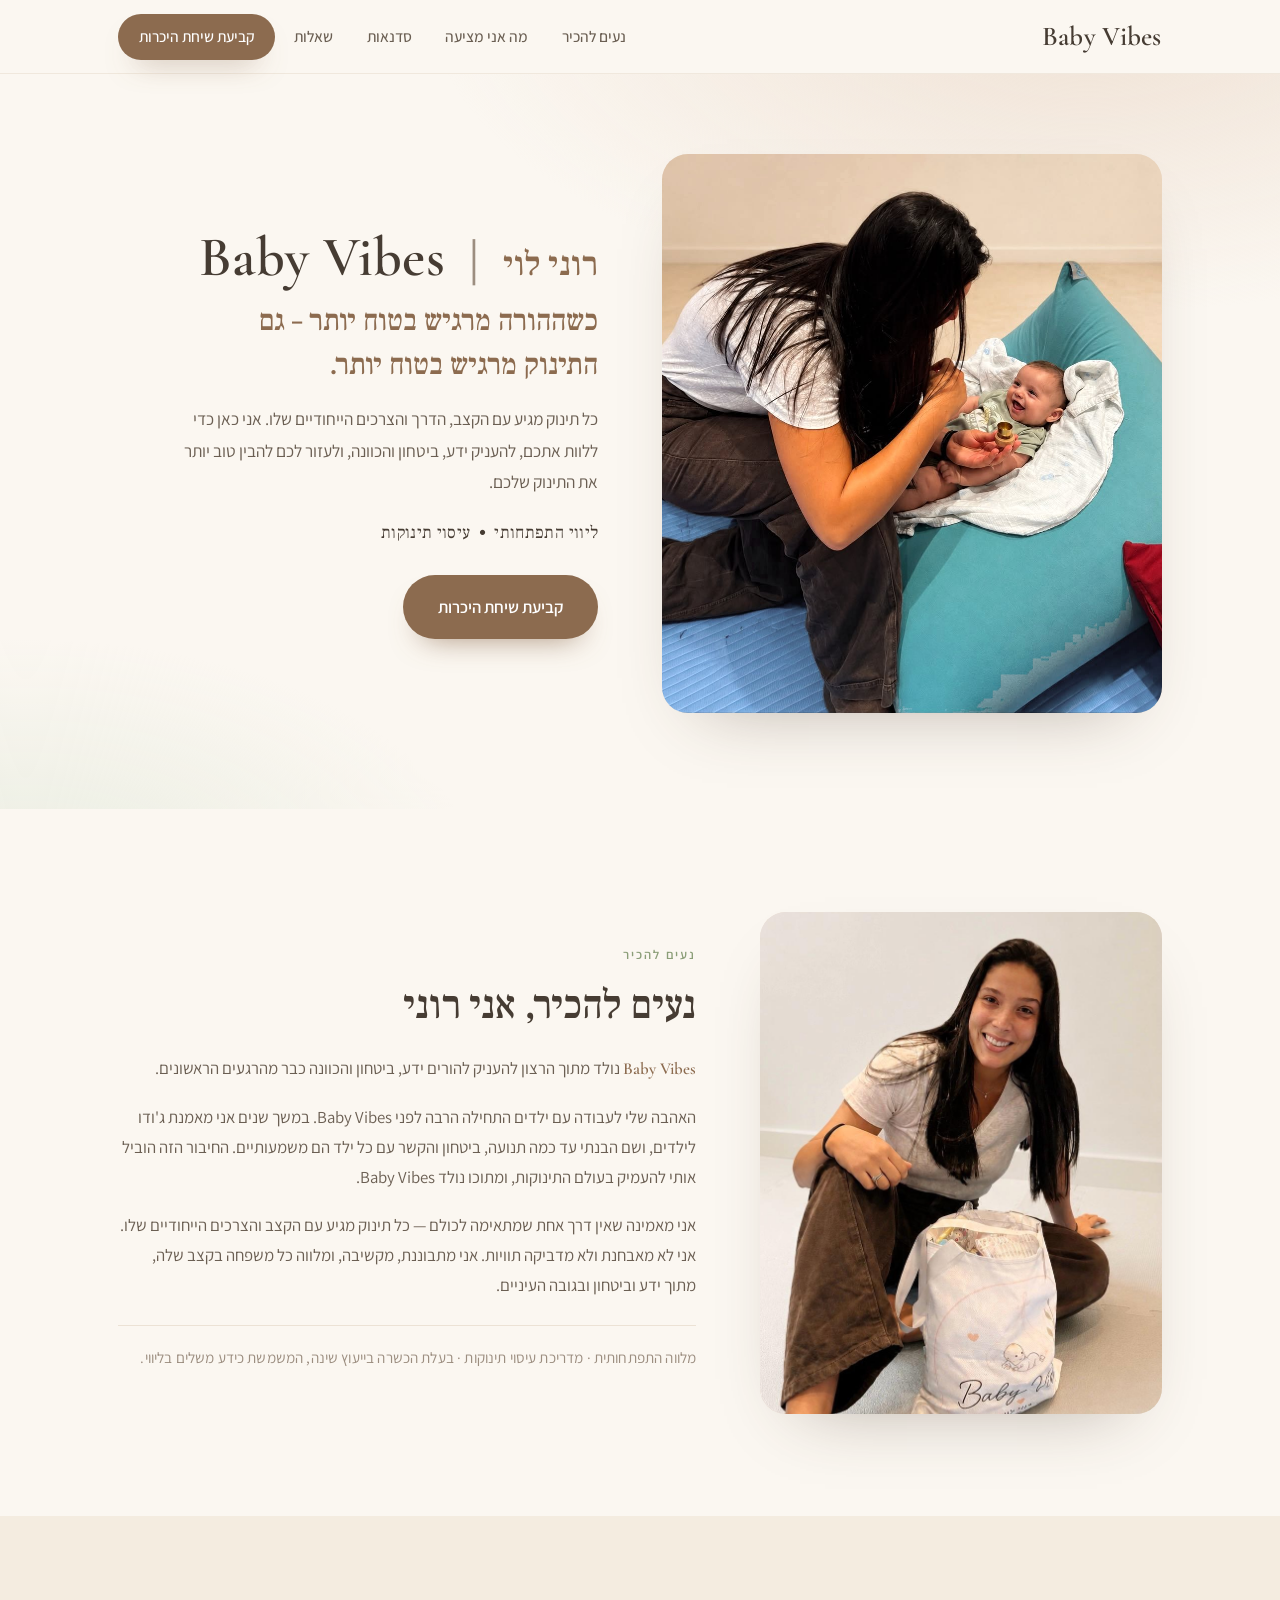
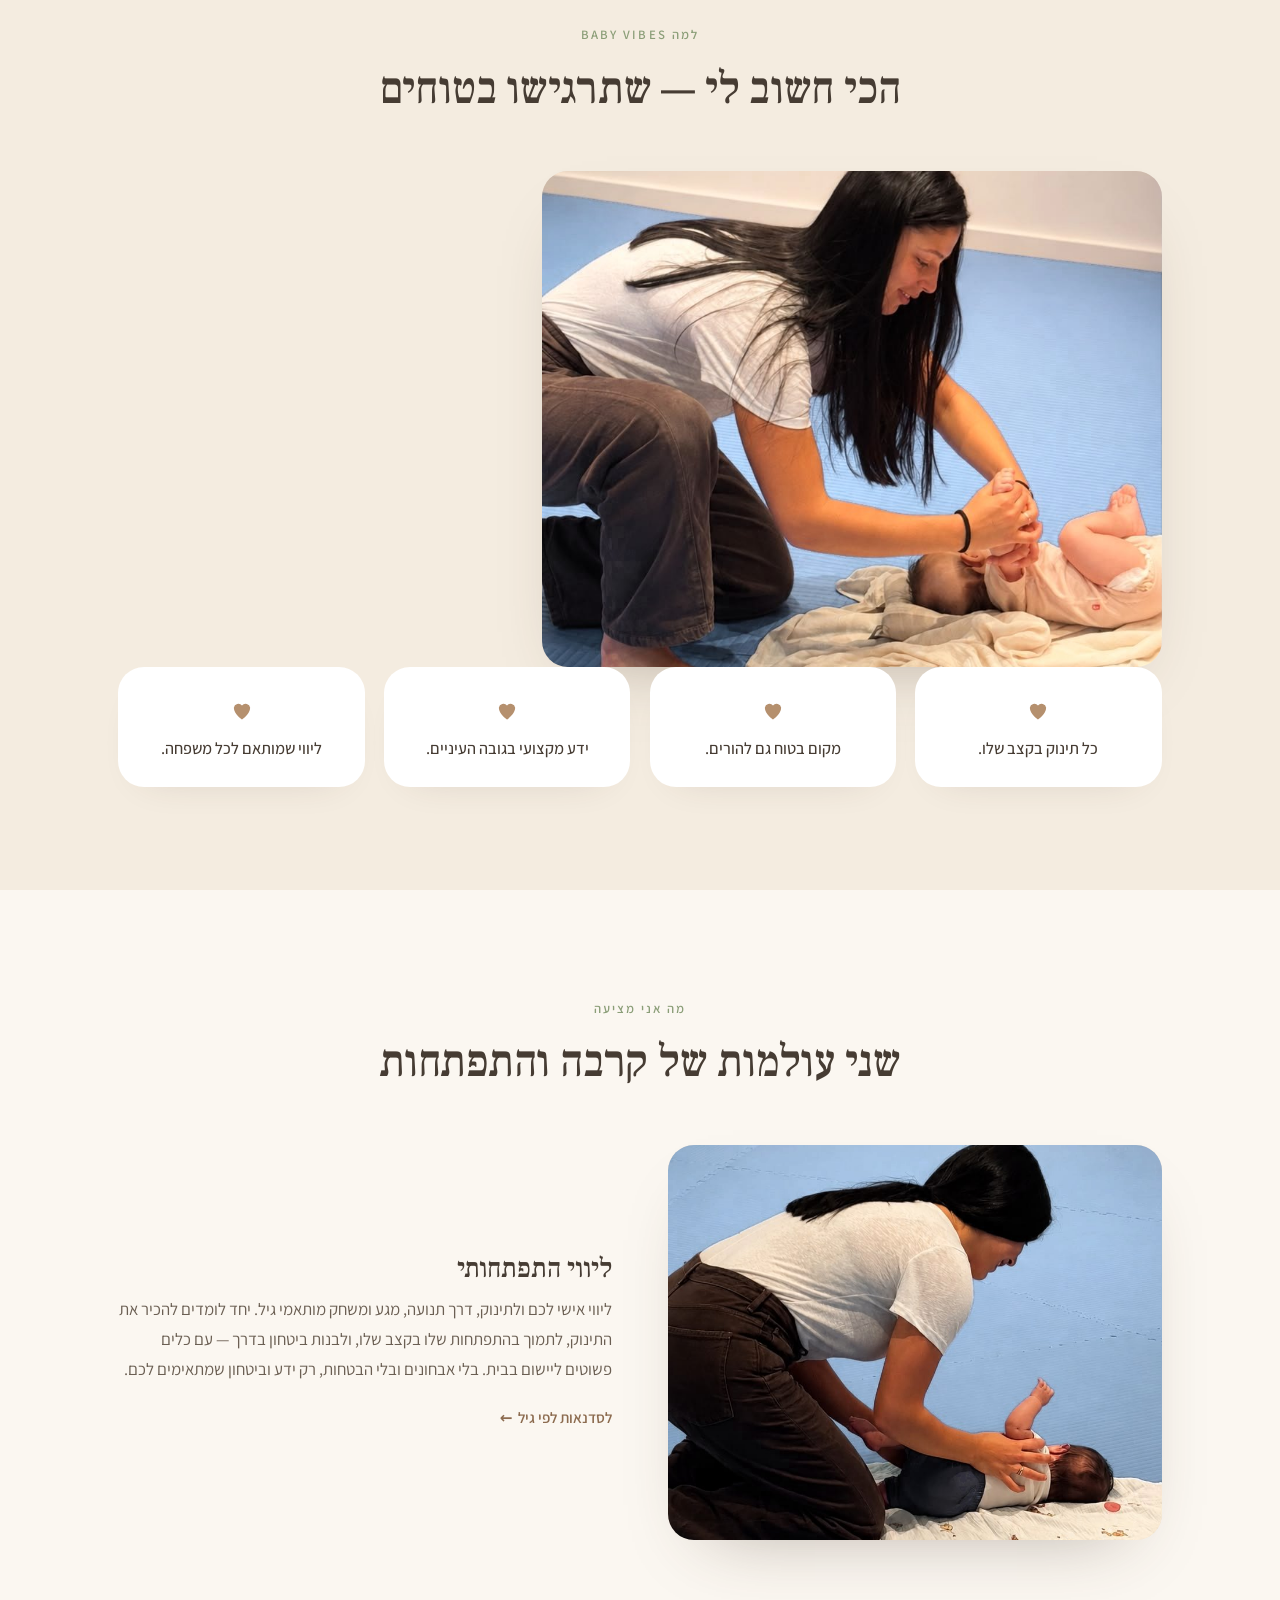
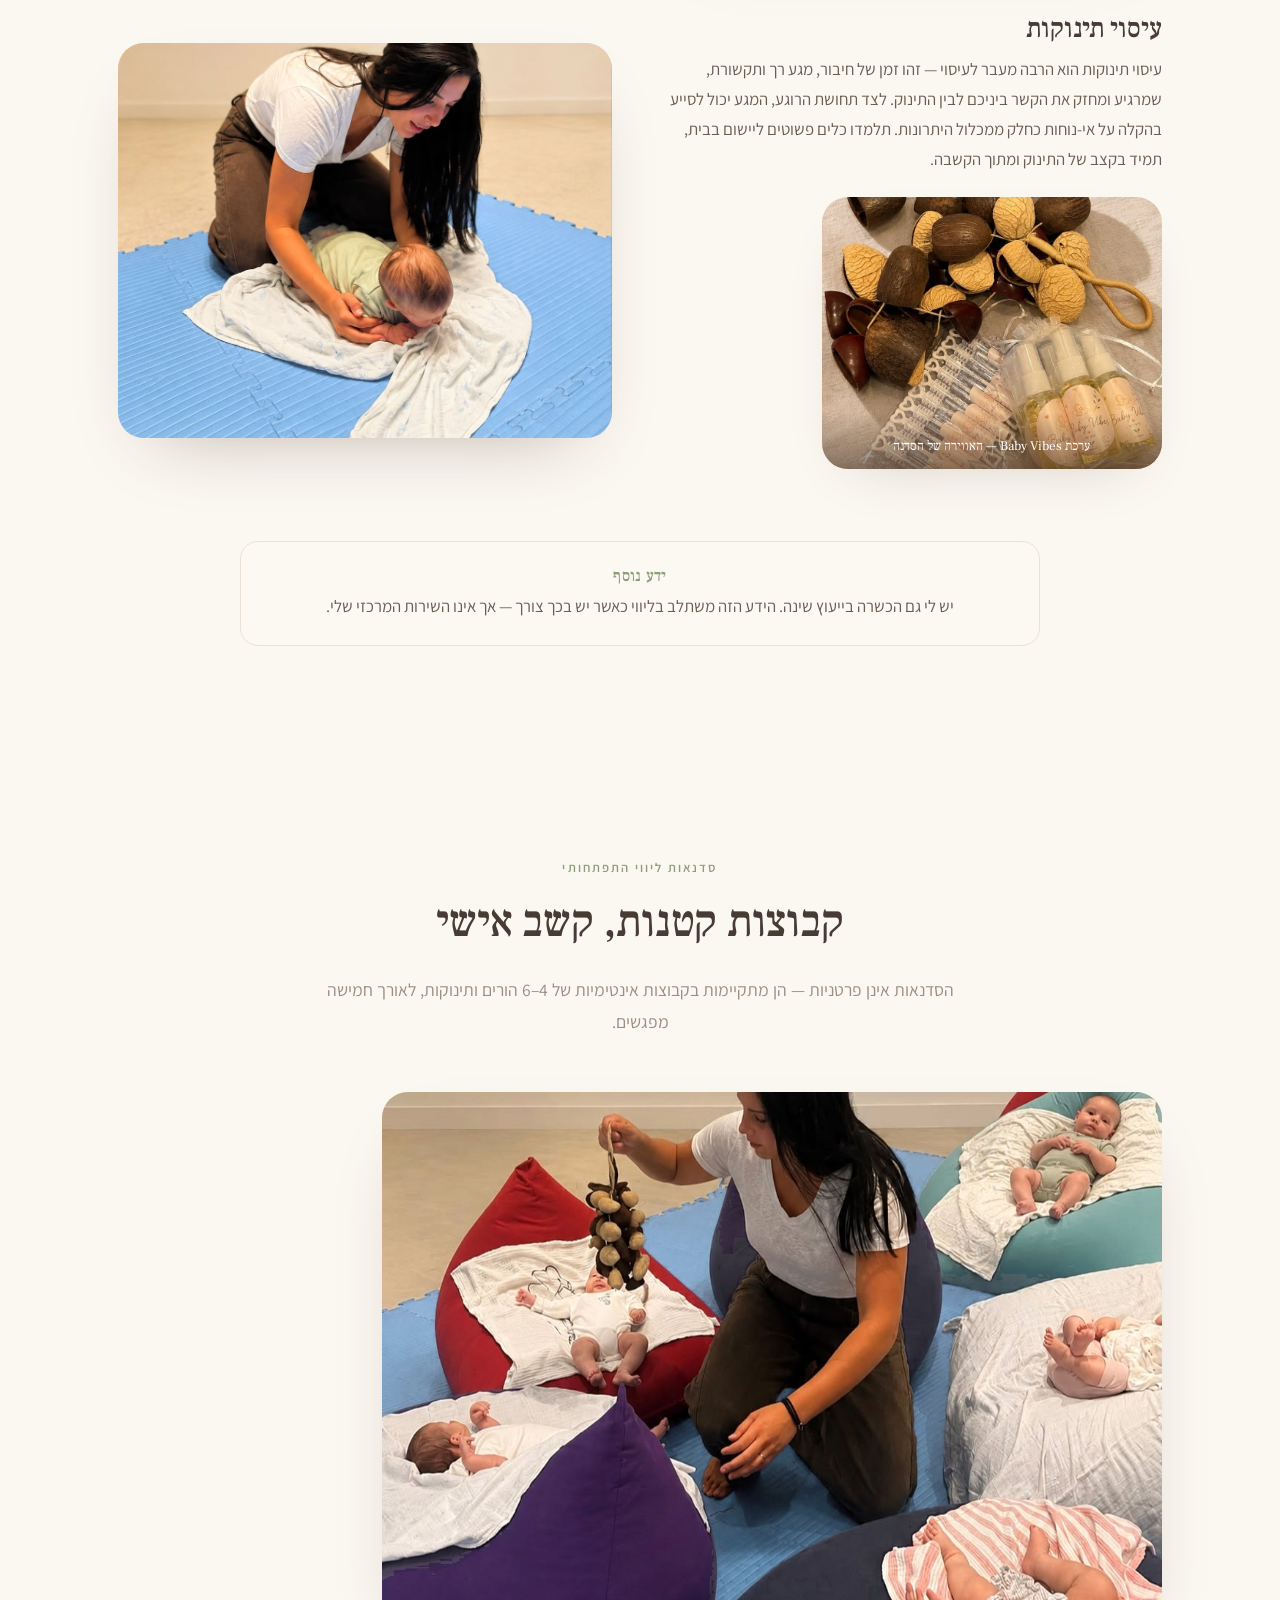
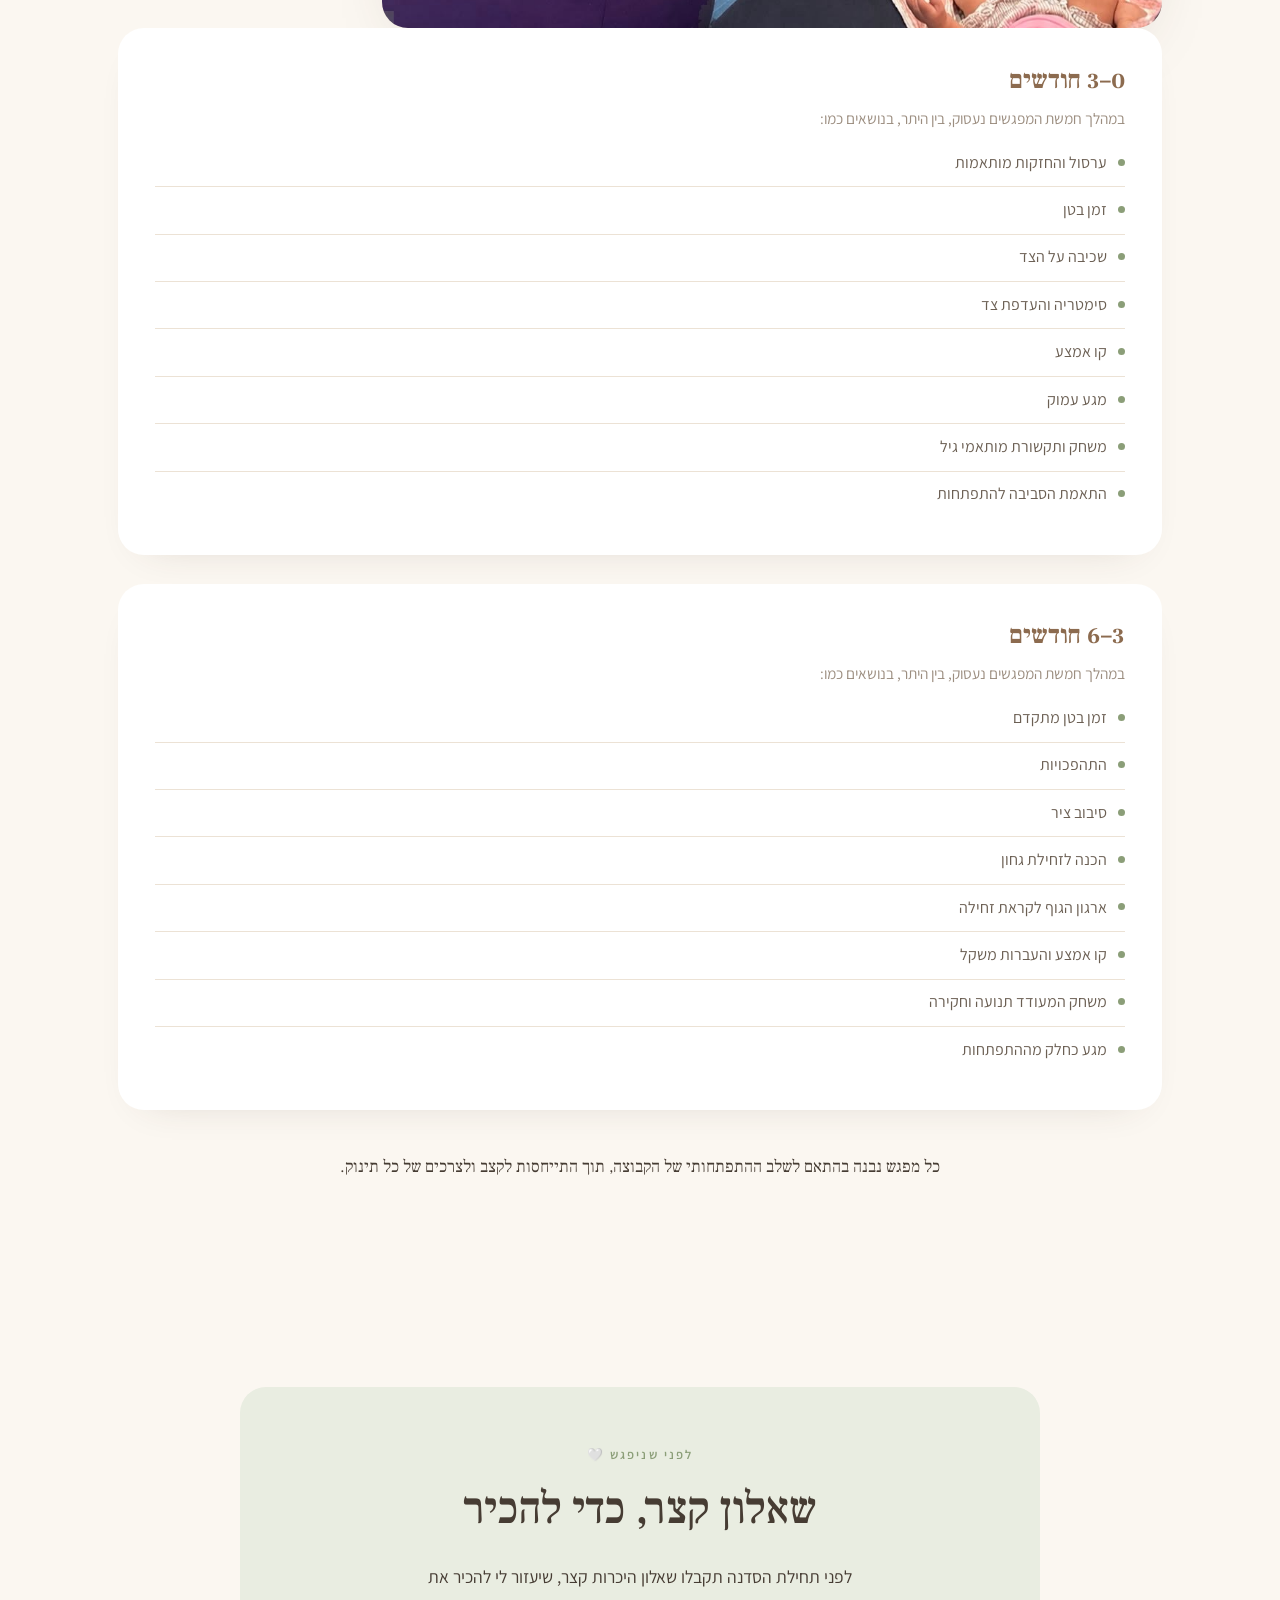
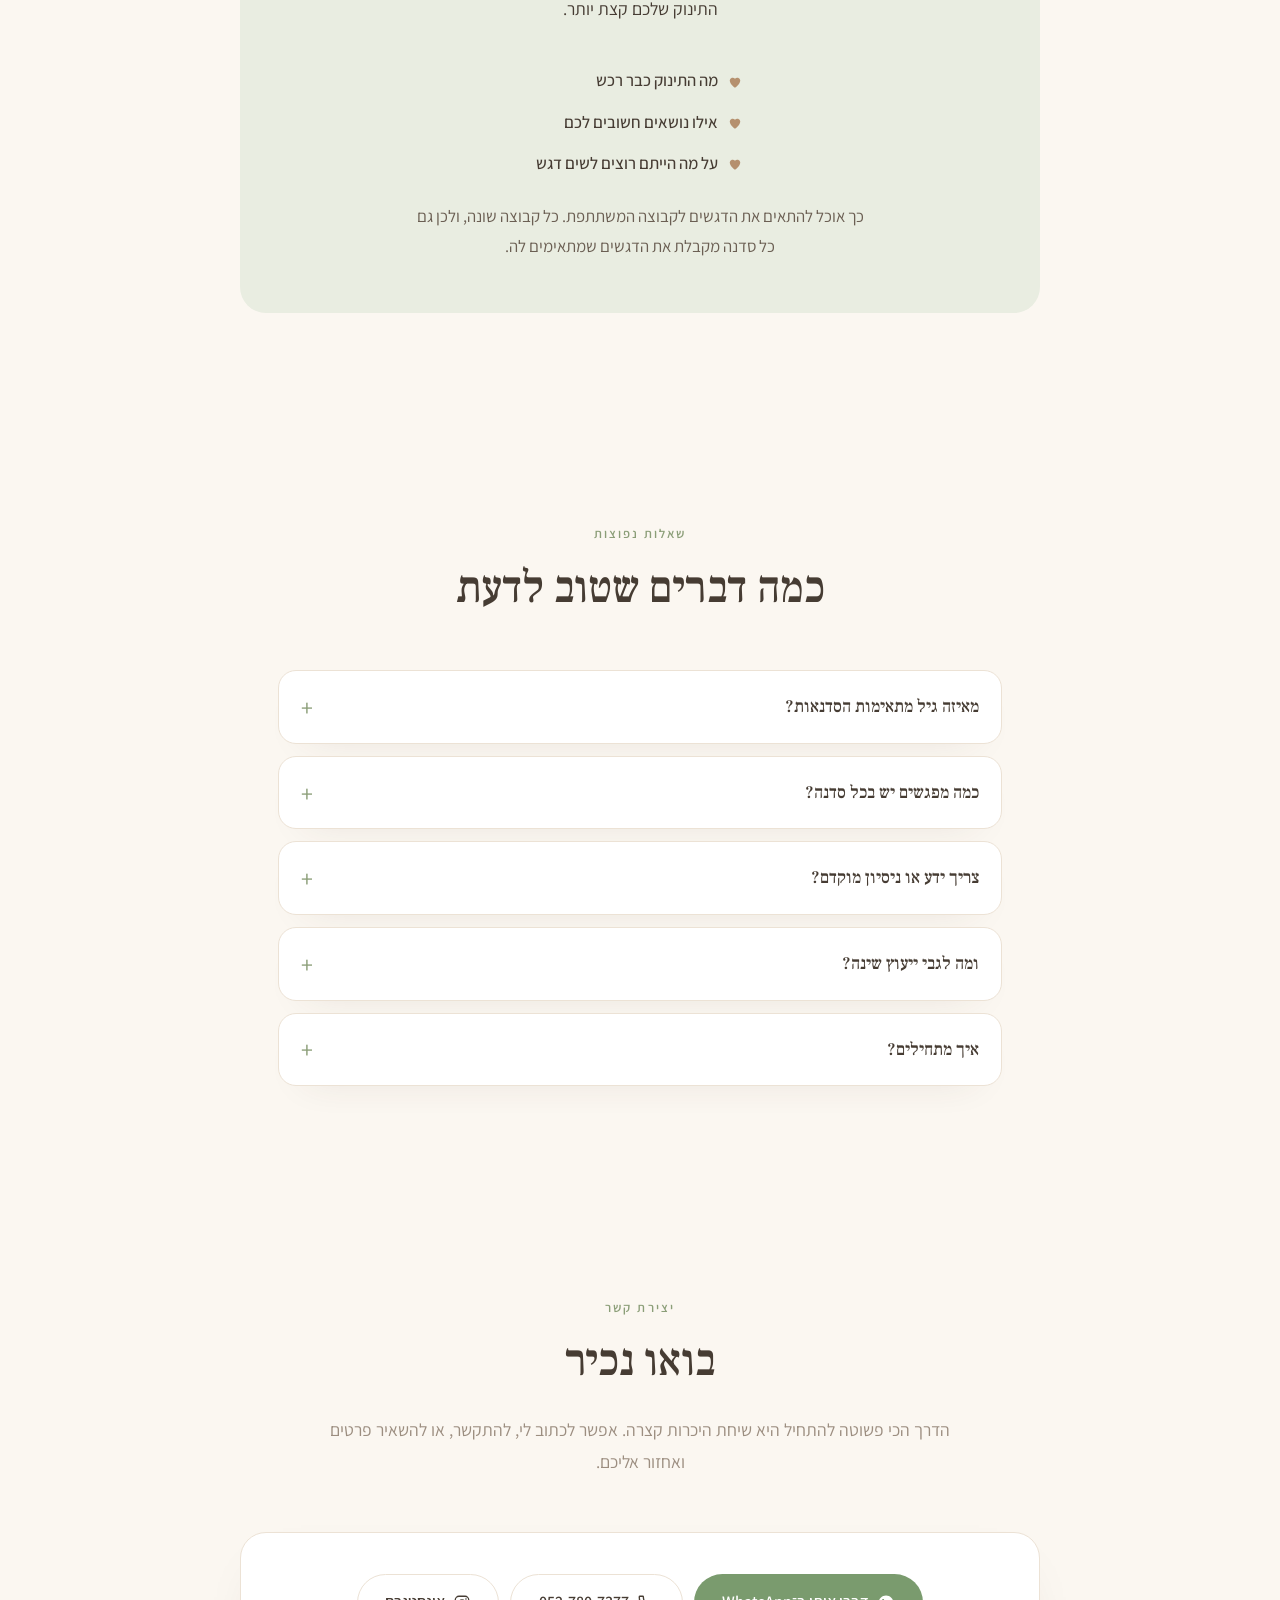
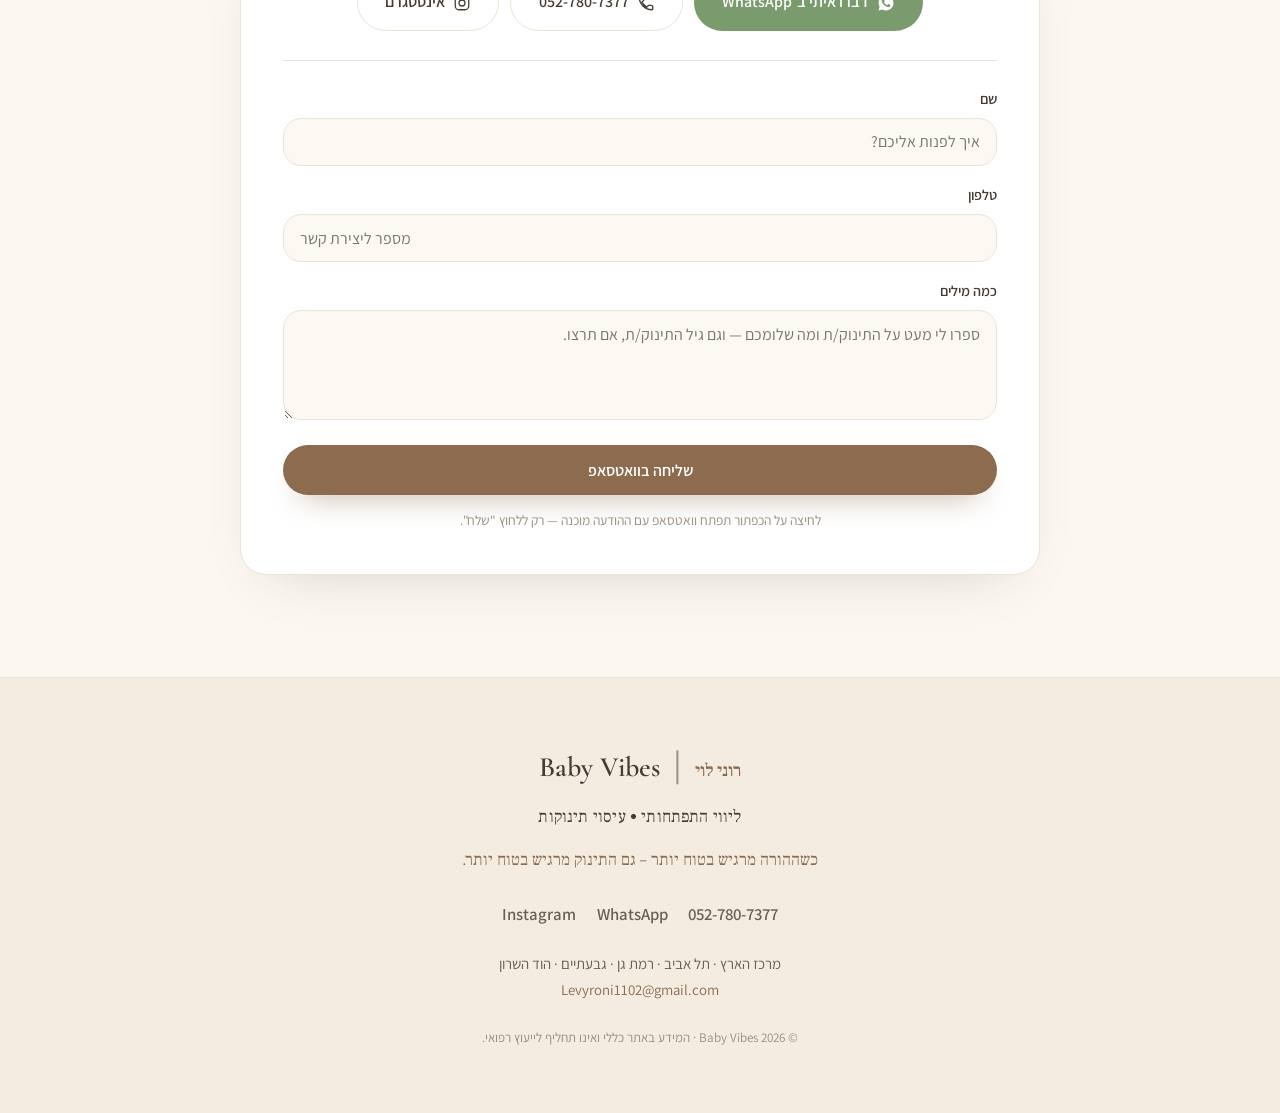
==== commit 857de9d9: "Refine Baby Vibes site per Roni's brand brief Content & structure - Hero: one-line bilingual lockup " ====
--- a/index.html
+++ b/index.html
@@ -2,22 +2,43 @@
 <html lang="he" dir="rtl">
 <head>
   <meta charset="UTF-8" />
-  <meta name="viewport" content="width=device-width, initial-scale=1.0" />
-  <title>Baby Vibes — ליווי התפתחותי ועיסוי תינוקות</title>
-  <meta name="description" content="Baby Vibes · רוני לוי. כשההורה מרגיש בטוח יותר – גם התינוק מרגיש בטוח יותר. ליווי התפתחותי ועיסוי תינוקות, בגובה העיניים, מרגע לרגע. מרכז הארץ." />
-  <link rel="icon" href="data:image/svg+xml,%3Csvg xmlns='http://www.w3.org/2000/svg' viewBox='0 0 24 24'%3E%3Cpath d='M12 21s-7-4.5-7-10a4 4 0 0 1 7-2 4 4 0 0 1 7 2c0 5.5-7 10-7 10z' fill='%23B99A78'/%3E%3C/svg%3E" />
+  <meta name="viewport" content="width=device-width, initial-scale=1.0, viewport-fit=cover" />
+  <title>Baby Vibes │ רוני לוי — ליווי התפתחותי ועיסוי תינוקות</title>
+  <meta name="description" content="Baby Vibes · רוני לוי. כשההורה מרגיש בטוח יותר – גם התינוק מרגיש בטוח יותר. ליווי התפתחותי ועיסוי תינוקות, בגובה העיניים, בקצב של כל תינוק. מרכז הארץ · תל אביב · רמת גן · גבעתיים · הוד השרון." />
+  <meta name="theme-color" content="#FBF7F1" />
+
+  <link rel="icon" href="data:image/svg+xml,%3Csvg xmlns='http://www.w3.org/2000/svg' viewBox='0 0 24 24'%3E%3Cpath d='M12 21s-7-4.5-7-10a4 4 0 0 1 7-2 4 4 0 0 1 7 2c0 5.5-7 10-7 10z' fill='%23A9805F'/%3E%3C/svg%3E" />
   <link rel="apple-touch-icon" href="assets/logo.jpg" />
+
   <meta property="og:type" content="website" />
-  <meta property="og:title" content="Baby Vibes — ליווי התפתחותי ועיסוי תינוקות" />
+  <meta property="og:title" content="Baby Vibes │ רוני לוי — ליווי התפתחותי ועיסוי תינוקות" />
   <meta property="og:description" content="כשההורה מרגיש בטוח יותר – גם התינוק מרגיש בטוח יותר. ליווי התפתחותי ועיסוי תינוקות, בגובה העיניים." />
-  <meta property="og:image" content="https://gh54109.github.io/roni-sleep/assets/about-portrait.jpg" />
+  <meta property="og:image" content="https://gh54109.github.io/roni-sleep/assets/why-smile.jpg" />
   <meta property="og:url" content="https://gh54109.github.io/roni-sleep/" />
   <meta property="og:locale" content="he_IL" />
   <meta name="twitter:card" content="summary_large_image" />
+
   <link rel="preconnect" href="https://fonts.googleapis.com" />
   <link rel="preconnect" href="https://fonts.gstatic.com" crossorigin />
-  <link href="https://fonts.googleapis.com/css2?family=Assistant:wght@300;400;500;600;700&family=Cormorant+Garamond:ital,wght@0,500;0,600;1,500&family=Frank+Ruhl+Libre:wght@400;500;700&display=swap" rel="stylesheet" />
+  <link href="https://fonts.googleapis.com/css2?family=Assistant:wght@400;500;600;700&family=Cormorant+Garamond:ital,wght@0,500;0,600;1,500&family=Frank+Ruhl+Libre:wght@400;500;700&display=swap" rel="stylesheet" />
   <link rel="stylesheet" href="assets/style.css" />
+
+  <script type="application/ld+json">
+  {
+    "@context": "https://schema.org",
+    "@type": "ProfessionalService",
+    "name": "Baby Vibes — רוני לוי",
+    "description": "ליווי התפתחותי ועיסוי תינוקות. ידע, ביטחון והכוונה להורים, בגובה העיניים ובקצב של כל תינוק.",
+    "image": "https://gh54109.github.io/roni-sleep/assets/why-smile.jpg",
+    "url": "https://gh54109.github.io/roni-sleep/",
+    "telephone": "+972-52-780-7377",
+    "email": "Levyroni1102@gmail.com",
+    "founder": { "@type": "Person", "name": "רוני לוי" },
+    "areaServed": ["מרכז הארץ", "תל אביב", "רמת גן", "גבעתיים", "הוד השרון"],
+    "sameAs": ["https://www.instagram.com/babyvibes.roni"],
+    "knowsLanguage": "he"
+  }
+  </script>
 </head>
 <body id="top">
 
@@ -26,14 +47,16 @@
     <div class="container nav">
       <a class="brand" href="#top" aria-label="Baby Vibes — לראש העמוד">Baby Vibes</a>
 
-      <button class="nav-toggle" aria-label="פתיחת תפריט" aria-expanded="false" aria-controls="menu"><span></span></button>
+      <button class="nav-toggle" aria-label="פתיחת תפריט" aria-expanded="false" aria-controls="menu">
+        <span></span>
+      </button>
 
       <nav class="nav-links" id="menu">
         <a href="#about">נעים להכיר</a>
         <a href="#services">מה אני מציעה</a>
         <a href="#workshops">סדנאות</a>
         <a href="#faq">שאלות</a>
-        <a class="btn btn-primary nav-cta" href="#contact">לתיאום שיחה</a>
+        <a class="btn btn-primary nav-cta" href="#contact">קביעת שיחת היכרות</a>
       </nav>
     </div>
   </header>
@@ -43,20 +66,24 @@
     <!-- ===== HERO ===== -->
     <section class="hero">
       <div class="container hero-inner">
+        <figure class="hero-media reveal">
+          <img src="assets/why-smile.jpg"
+               alt="רוני מחייכת אל תינוק מחייך במהלך מפגש Baby Vibes"
+               width="1086" height="1117" fetchpriority="high" decoding="async" />
+        </figure>
+
         <div class="hero-copy reveal">
-          <h1 class="brandmark">Baby Vibes</h1>
+          <h1 class="hero-title">
+            <span class="ht-brand">Baby Vibes</span><span class="ht-sep" aria-hidden="true">│</span><span class="ht-person">רוני לוי</span>
+          </h1>
           <p class="lead-flag">כשההורה מרגיש בטוח יותר – גם התינוק מרגיש בטוח יותר.</p>
           <p class="hero-text">
             כל תינוק מגיע עם הקצב, הדרך והצרכים הייחודיים שלו. אני כאן כדי ללוות אתכם,
             להעניק ידע, ביטחון והכוונה, ולעזור לכם להבין טוב יותר את התינוק שלכם.
           </p>
           <p class="hero-services">ליווי התפתחותי&ensp;•&ensp;עיסוי תינוקות</p>
-          <a class="btn btn-primary btn-lg" href="#contact">לתיאום שיחת היכרות</a>
-        </div>
-
-        <figure class="hero-media reveal">
-          <img src="assets/hero.jpg" alt="רוני מלווה תינוק, מחייכת אליו במהלך מפגש" />
-        </figure>
+          <a class="btn btn-primary btn-lg" href="#contact">קביעת שיחת היכרות</a>
+        </div>
       </div>
     </section>
 
@@ -64,25 +91,27 @@
     <section id="about" class="section about">
       <div class="container about-inner">
         <figure class="about-media reveal">
-          <img src="assets/about-portrait.jpg" alt="רוני לוי — Baby Vibes" />
+          <img src="assets/about-portrait.jpg" alt="רוני לוי מחייכת, לצידה תיק Baby Vibes"
+               width="811" height="1138" loading="lazy" decoding="async" />
         </figure>
 
         <div class="about-copy reveal">
           <span class="eyebrow">נעים להכיר</span>
-          <h2>אני רוני, ו־Baby Vibes נולד מתוך אהבה</h2>
+          <h2>נעים להכיר, אני רוני</h2>
           <p>
-            מאז שאני זוכרת את עצמי אהבתי להיות בקרבת ילדים ותינוקות — ותמיד ריתקה אותי השאלה
-            איך אפשר לעזור להם להרגיש בטוחים, רגועים ונינוחים יותר.
+            <em>Baby Vibes</em> נולד מתוך הרצון להעניק להורים ידע, ביטחון והכוונה כבר מהרגעים הראשונים.
           </p>
           <p>
-            מתוך האהבה הזו הגעתי לעולם הליווי ההתפתחותי, וכך נולד <em>Baby Vibes</em> — מקום חם
-            ובטוח שבו הורים מקבלים ידע, ביטחון והכוונה, ולומדים להכיר טוב יותר את התינוק שלהם.
+            האהבה שלי לעבודה עם ילדים התחילה הרבה לפני Baby Vibes. במשך שנים אני מאמנת ג'ודו לילדים,
+            ושם הבנתי עד כמה תנועה, ביטחון והקשר עם כל ילד הם משמעותיים. החיבור הזה הוביל אותי להעמיק
+            בעולם התינוקות, ומתוכו נולד Baby Vibes.
           </p>
           <p>
-            אני מאמינה שהתפתחות מתחילה ברגעים הקטנים, ושאין דרך אחת שמתאימה לכולם. אני לא מאבחנת
-            ולא מדביקה תוויות — אני מתבוננת, מקשיבה, ומלווה כל משפחה בקצב שלה.
-          </p>
-          <p class="creds-line">מלווה התפתחותית · מדריכת עיסוי תינוקות · בעלת הכשרה בייעוץ שינה</p>
+            אני מאמינה שאין דרך אחת שמתאימה לכולם — כל תינוק מגיע עם הקצב והצרכים הייחודיים שלו.
+            אני לא מאבחנת ולא מדביקה תוויות. אני מתבוננת, מקשיבה, ומלווה כל משפחה בקצב שלה,
+            מתוך ידע וביטחון ובגובה העיניים.
+          </p>
+          <p class="creds-line">מלווה התפתחותית · מדריכת עיסוי תינוקות · בעלת הכשרה בייעוץ שינה, המשמשת כידע משלים בליווי.</p>
         </div>
       </div>
     </section>
@@ -96,14 +125,27 @@
         </div>
 
         <figure class="why-media reveal">
-          <img src="assets/why-smile.jpg" alt="תינוק מחייך במהלך מפגש עם רוני" />
+          <img src="assets/hero.jpg" alt="רוני מלווה תינוק בתנועה ובמשחק במהלך מפגש"
+               width="849" height="1011" loading="lazy" decoding="async" />
         </figure>
 
         <div class="why-cards">
-          <article class="why-card reveal"><span class="tick" aria-hidden="true"></span><p>כל תינוק מגיע עם הדרך שלו.</p></article>
-          <article class="why-card reveal"><span class="tick" aria-hidden="true"></span><p>מקום בטוח גם להורים.</p></article>
-          <article class="why-card reveal"><span class="tick" aria-hidden="true"></span><p>ידע מקצועי בגובה העיניים.</p></article>
-          <article class="why-card reveal"><span class="tick" aria-hidden="true"></span><p>ליווי שמותאם לכל משפחה.</p></article>
+          <article class="card why-card reveal">
+            <span class="heart" aria-hidden="true"></span>
+            <p>כל תינוק בקצב שלו.</p>
+          </article>
+          <article class="card why-card reveal">
+            <span class="heart" aria-hidden="true"></span>
+            <p>מקום בטוח גם להורים.</p>
+          </article>
+          <article class="card why-card reveal">
+            <span class="heart" aria-hidden="true"></span>
+            <p>ידע מקצועי בגובה העיניים.</p>
+          </article>
+          <article class="card why-card reveal">
+            <span class="heart" aria-hidden="true"></span>
+            <p>ליווי שמותאם לכל משפחה.</p>
+          </article>
         </div>
       </div>
     </section>
@@ -117,35 +159,44 @@
         </div>
 
         <article class="service-row reveal">
-          <figure class="service-media">
-            <img src="assets/dev-rollover.jpg" alt="רוני מלווה תינוק בתנועה על המזרן" />
+          <figure class="media service-media">
+            <img src="assets/dev-rollover.jpg" alt="רוני מלווה תינוק בתנועה על המזרן"
+                 width="850" height="810" loading="lazy" decoding="async" />
           </figure>
           <div class="service-copy">
             <h3>ליווי התפתחותי</h3>
             <p>
-              ליווי אישי לתינוק ולהורה, דרך תנועה, מגע ומשחק מותאמי גיל. לומדים יחד להכיר את
-              התינוק, לתמוך בהתפתחות שלו בקצב שלו, ולבנות ביטחון בדרך — עם כלים פשוטים ליישום בבית.
+              ליווי אישי לכם ולתינוק, דרך תנועה, מגע ומשחק מותאמי גיל. יחד לומדים להכיר את התינוק,
+              לתמוך בהתפתחות שלו בקצב שלו, ולבנות ביטחון בדרך — עם כלים פשוטים ליישום בבית.
+              בלי אבחונים ובלי הבטחות, רק ידע וביטחון שמתאימים לכם.
             </p>
             <a class="tag" href="#workshops">לסדנאות לפי גיל</a>
           </div>
         </article>
 
         <article class="service-row reverse reveal">
-          <figure class="service-media">
-            <img src="assets/massage-oils.jpg" alt="ערכת Baby Vibes לעיסוי תינוקות" />
+          <figure class="media service-media">
+            <img src="assets/tummy.jpg" alt="רוני מעסה תינוק בזמן שהוא שוכב על הבטן"
+                 width="1056" height="1165" loading="lazy" decoding="async" />
           </figure>
           <div class="service-copy">
             <h3>עיסוי תינוקות</h3>
             <p>
-              רצף מגע רך ובטוח שמחזק את הקשר, מרגיע ומקל על אי-נוחות וגזים. תלמדו כלים פשוטים
-              ליישום בבית, תמיד בקצב של התינוק ומתוך הקשבה.
+              עיסוי תינוקות הוא הרבה מעבר לעיסוי — זהו זמן של חיבור, מגע רך ותקשורת, שמרגיע
+              ומחזק את הקשר ביניכם לבין התינוק. לצד תחושת הרוגע, המגע יכול לסייע בהקלה על אי-נוחות
+              כחלק ממכלול היתרונות. תלמדו כלים פשוטים ליישום בבית, תמיד בקצב של התינוק ומתוך הקשבה.
             </p>
+            <figure class="media media-inline">
+              <img src="assets/massage-oils.jpg" alt="ערכת השמנים של Baby Vibes לעיסוי תינוקות"
+                   width="885" height="954" loading="lazy" decoding="async" />
+              <figcaption>ערכת Baby Vibes — האווירה של הסדנה</figcaption>
+            </figure>
           </div>
         </article>
 
         <aside class="knowledge-note reveal">
           <h4>ידע נוסף</h4>
-          <p>יש לי גם הכשרה בייעוץ שינה. הידע הזה משתלב בליווי כאשר יש בכך צורך.</p>
+          <p>יש לי גם הכשרה בייעוץ שינה. הידע הזה משתלב בליווי כאשר יש בכך צורך — אך אינו השירות המרכזי שלי.</p>
         </aside>
       </div>
     </section>
@@ -156,16 +207,17 @@
         <div class="section-head center reveal">
           <span class="eyebrow">סדנאות ליווי התפתחותי</span>
           <h2>קבוצות קטנות, קשב אישי</h2>
-          <p>קבוצות אינטימיות של 4–6 הורים ותינוקות, לאורך 5 מפגשים.</p>
-        </div>
-
-        <figure class="workshops-media reveal">
-          <img src="assets/workshops-group.jpg" alt="מפגש סדנה קבוצתי — הורים ותינוקות" />
+          <p>הסדנאות אינן פרטניות — הן מתקיימות בקבוצות אינטימיות של 4–6 הורים ותינוקות, לאורך חמישה מפגשים.</p>
+        </div>
+
+        <figure class="why-media reveal">
+          <img src="assets/workshops-group.jpg" alt="מפגש סדנה קבוצתי — הורים ותינוקות על פופים"
+               width="1065" height="1060" loading="lazy" decoding="async" />
         </figure>
 
         <div class="workshop-cards">
-          <article class="workshop-card reveal">
-            <span class="age">0–3 חודשים</span>
+          <article class="card workshop-card reveal">
+            <h3 class="age">0–3 חודשים</h3>
             <p class="w-intro">במהלך חמשת המפגשים נעסוק, בין היתר, בנושאים כמו:</p>
             <ul class="topic-list">
               <li>ערסול והחזקות מותאמות</li>
@@ -179,8 +231,8 @@
             </ul>
           </article>
 
-          <article class="workshop-card reveal">
-            <span class="age">3–6 חודשים</span>
+          <article class="card workshop-card reveal">
+            <h3 class="age">3–6 חודשים</h3>
             <p class="w-intro">במהלך חמשת המפגשים נעסוק, בין היתר, בנושאים כמו:</p>
             <ul class="topic-list">
               <li>זמן בטן מתקדם</li>
@@ -198,33 +250,29 @@
         <p class="workshop-note reveal">
           כל מפגש נבנה בהתאם לשלב ההתפתחותי של הקבוצה, תוך התייחסות לקצב ולצרכים של כל תינוק.
         </p>
-
-        <figure class="tummy-media reveal">
-          <img src="assets/tummy.jpg" alt="רוני מלווה תינוק בזמן בטן" />
-        </figure>
-
-        <div class="before-meet reveal">
-          <h3>לפני שניפגש 🤍</h3>
-          <p>
+      </div>
+    </section>
+
+    <!-- ===== לפני שניפגש ===== -->
+    <section id="before" class="section before">
+      <div class="container">
+        <div class="before-card reveal">
+          <div class="section-head center">
+            <span class="eyebrow">לפני שניפגש 🤍</span>
+            <h2>שאלון קצר, כדי להכיר</h2>
+          </div>
+          <p class="before-lead">
             לפני תחילת הסדנה תקבלו שאלון היכרות קצר, שיעזור לי להכיר את התינוק שלכם קצת יותר.
-            כך אוכל להבין מה התינוק כבר רכש, אילו נושאים חשובים לכם, ולהתאים את הדגשים בסדנה
-            לקבוצה המשתתפת. כל קבוצה שונה, ולכן גם כל סדנה מקבלת את הדגשים שמתאימים לה.
-          </p>
-        </div>
-      </div>
-    </section>
-
-    <!-- ===== המלצות ===== -->
-    <section id="testimonials" class="section testimonials">
-      <div class="container">
-        <div class="section-head center reveal">
-          <span class="eyebrow">מילים חמות</span>
-          <h2>מה הורים מספרים</h2>
-        </div>
-        <p class="testi-note reveal">
-          המקום הזה שמור לכם — למשפחות שכבר עברו איתי את הדרך.<br />
-          ההמלצות הראשונות בדרך אליי, ויתווספו כאן בקרוב 🤍
-        </p>
+          </p>
+          <ul class="before-list">
+            <li><span class="hicon" aria-hidden="true"></span>מה התינוק כבר רכש</li>
+            <li><span class="hicon" aria-hidden="true"></span>אילו נושאים חשובים לכם</li>
+            <li><span class="hicon" aria-hidden="true"></span>על מה הייתם רוצים לשים דגש</li>
+          </ul>
+          <p class="before-foot">
+            כך אוכל להתאים את הדגשים לקבוצה המשתתפת. כל קבוצה שונה, ולכן גם כל סדנה מקבלת את הדגשים שמתאימים לה.
+          </p>
+        </div>
       </div>
     </section>
 
@@ -243,7 +291,7 @@
           </details>
           <details class="faq-item">
             <summary>כמה מפגשים יש בכל סדנה?</summary>
-            <div class="faq-body"><p>5 מפגשים, בקבוצה אינטימית של 4–6 הורים ותינוקות — כדי לשמור על קשב אישי לכל תינוק.</p></div>
+            <div class="faq-body"><p>חמישה מפגשים, בקבוצה אינטימית של 4–6 הורים ותינוקות — כדי לשמור על קשב אישי לכל תינוק.</p></div>
           </details>
           <details class="faq-item">
             <summary>צריך ידע או ניסיון מוקדם?</summary>
@@ -263,20 +311,33 @@
 
     <!-- ===== יצירת קשר ===== -->
     <section id="contact" class="section contact">
-      <div class="container contact-grid">
-        <figure class="contact-media reveal">
-          <img src="assets/about-portrait.jpg" alt="רוני לוי — Baby Vibes" />
-        </figure>
-
-        <div class="contact-copy reveal">
+      <div class="container">
+        <div class="section-head center reveal">
           <span class="eyebrow">יצירת קשר</span>
           <h2>בואו נכיר</h2>
           <p>הדרך הכי פשוטה להתחיל היא שיחת היכרות קצרה. אפשר לכתוב לי, להתקשר, או להשאיר פרטים ואחזור אליכם.</p>
-
+        </div>
+
+        <div class="contact-panel reveal">
           <div class="contact-actions">
-            <a class="btn btn-whatsapp" data-wa="היי רוני, הגעתי דרך האתר של Baby Vibes ואשמח לתאם שיחת היכרות 🙂" href="#" target="_blank" rel="noopener">וואטסאפ</a>
-            <a class="btn btn-ghost" href="tel:+972527807377">052-780-7377</a>
-            <a class="btn btn-ghost" href="https://www.instagram.com/babyvibes.roni" target="_blank" rel="noopener">אינסטגרם</a>
+            <a class="btn btn-whatsapp" data-wa="היי רוני, הגעתי דרך האתר של Baby Vibes ואשמח לתאם שיחת היכרות 🙂" href="#" target="_blank" rel="noopener">
+              <span class="ic" aria-hidden="true">
+                <svg viewBox="0 0 24 24" width="18" height="18" fill="currentColor"><path d="M12.04 2C6.58 2 2.13 6.45 2.13 11.91c0 1.75.46 3.45 1.32 4.95L2 22l5.25-1.38a9.9 9.9 0 0 0 4.79 1.22h.004c5.46 0 9.91-4.45 9.91-9.91C21.95 6.45 17.5 2 12.04 2zm5.8 14.16c-.24.68-1.4 1.3-1.94 1.35-.5.05-1.13.07-1.82-.11-.42-.13-.96-.31-1.65-.6-2.9-1.25-4.8-4.17-4.94-4.36-.14-.19-1.18-1.57-1.18-3s.75-2.13 1.02-2.42c.27-.29.58-.36.78-.36.19 0 .39 0 .56.01.18.01.42-.07.66.5.24.58.82 2 .89 2.15.07.14.12.31.02.5-.09.19-.14.31-.28.48-.14.17-.29.38-.42.51-.14.14-.28.29-.12.57.16.29.72 1.19 1.55 1.93 1.06.95 1.96 1.24 2.24 1.38.28.14.44.12.6-.07.16-.19.69-.81.88-1.09.19-.29.38-.24.64-.14.26.09 1.65.78 1.93.92.28.14.47.21.54.33.07.12.07.68-.17 1.36z"/></svg>
+              </span>
+              דברו איתי ב־WhatsApp
+            </a>
+            <a class="btn btn-ghost" href="tel:+972527807377">
+              <span class="ic" aria-hidden="true">
+                <svg viewBox="0 0 24 24" width="18" height="18" fill="none" stroke="currentColor" stroke-width="1.8" stroke-linecap="round" stroke-linejoin="round"><path d="M6.6 10.8a15.5 15.5 0 0 0 6.6 6.6l2.2-2.2a1 1 0 0 1 1-.24 11.4 11.4 0 0 0 3.57.57 1 1 0 0 1 1 1V20a1 1 0 0 1-1 1A17 17 0 0 1 3 4a1 1 0 0 1 1-1h3.5a1 1 0 0 1 1 1c0 1.25.2 2.45.57 3.57a1 1 0 0 1-.25 1z"/></svg>
+              </span>
+              052-780-7377
+            </a>
+            <a class="btn btn-ghost" href="https://www.instagram.com/babyvibes.roni" target="_blank" rel="noopener">
+              <span class="ic" aria-hidden="true">
+                <svg viewBox="0 0 24 24" width="18" height="18" fill="none" stroke="currentColor" stroke-width="1.7"><rect x="3" y="3" width="18" height="18" rx="5"/><circle cx="12" cy="12" r="4"/><circle cx="17.3" cy="6.7" r="1.1" fill="currentColor" stroke="none"/></svg>
+              </span>
+              אינסטגרם
+            </a>
           </div>
 
           <form id="contact-form" class="contact-form" novalidate>
@@ -289,12 +350,8 @@
               <input type="tel" id="phone" name="phone" placeholder="מספר ליצירת קשר" autocomplete="tel" />
             </div>
             <div class="field">
-              <label for="baby">גיל התינוק/ת</label>
-              <input type="text" id="baby" name="baby" placeholder="לדוגמה: 4 חודשים" />
-            </div>
-            <div class="field">
               <label for="message">כמה מילים</label>
-              <textarea id="message" name="message" placeholder="ספרו לי מעט על מה שקורה אצלכם..."></textarea>
+              <textarea id="message" name="message" placeholder="ספרו לי מעט על התינוק/ת ומה שלומכם — וגם גיל התינוק/ת, אם תרצו."></textarea>
             </div>
             <button type="submit" class="btn btn-primary btn-block">שליחה בוואטסאפ</button>
             <p class="form-note">לחיצה על הכפתור תפתח וואטסאפ עם ההודעה מוכנה — רק ללחוץ "שלח".</p>
@@ -307,16 +364,38 @@
   <!-- ===== פוטר ===== -->
   <footer class="site-footer">
     <div class="container footer-inner">
-      <span class="footer-brand">Baby Vibes</span>
+      <p class="footer-brand">
+        <span class="fb-brand">Baby Vibes</span><span class="fb-sep" aria-hidden="true">│</span><span class="fb-person">רוני לוי</span>
+      </p>
+      <p class="footer-services">ליווי התפתחותי • עיסוי תינוקות</p>
       <p class="footer-tag">כשההורה מרגיש בטוח יותר – גם התינוק מרגיש בטוח יותר.</p>
+
+      <nav class="footer-links" aria-label="יצירת קשר">
+        <a href="tel:+972527807377">052-780-7377</a>
+        <a data-wa="היי רוני, הגעתי דרך האתר של Baby Vibes 🙂" href="#" target="_blank" rel="noopener">WhatsApp</a>
+        <a href="https://www.instagram.com/babyvibes.roni" target="_blank" rel="noopener">Instagram</a>
+      </nav>
+
       <p class="footer-meta">
-        רוני לוי · מרכז הארץ · תל אביב · רמת גן · גבעתיים · הוד השרון<br />
+        מרכז הארץ · תל אביב · רמת גן · גבעתיים · הוד השרון<br />
         <a href="mailto:Levyroni1102@gmail.com">Levyroni1102@gmail.com</a>
       </p>
       <p class="footer-fine">© <span id="year">2026</span> Baby Vibes · המידע באתר כללי ואינו תחליף לייעוץ רפואי.</p>
     </div>
   </footer>
 
+  <!-- ===== פס פעולה קבוע — מובייל ===== -->
+  <nav class="mobile-bar" aria-label="יצירת קשר מהיר">
+    <a class="mb-btn mb-wa" data-wa="היי רוני, הגעתי דרך האתר של Baby Vibes ואשמח לתאם שיחת היכרות 🙂" href="#" target="_blank" rel="noopener">
+      <svg viewBox="0 0 24 24" width="20" height="20" fill="currentColor" aria-hidden="true"><path d="M12.04 2C6.58 2 2.13 6.45 2.13 11.91c0 1.75.46 3.45 1.32 4.95L2 22l5.25-1.38a9.9 9.9 0 0 0 4.79 1.22h.004c5.46 0 9.91-4.45 9.91-9.91C21.95 6.45 17.5 2 12.04 2zm5.8 14.16c-.24.68-1.4 1.3-1.94 1.35-.5.05-1.13.07-1.82-.11-.42-.13-.96-.31-1.65-.6-2.9-1.25-4.8-4.17-4.94-4.36-.14-.19-1.18-1.57-1.18-3s.75-2.13 1.02-2.42c.27-.29.58-.36.78-.36.19 0 .39 0 .56.01.18.01.42-.07.66.5.24.58.82 2 .89 2.15.07.14.12.31.02.5-.09.19-.14.31-.28.48-.14.17-.29.38-.42.51-.14.14-.28.29-.12.57.16.29.72 1.19 1.55 1.93 1.06.95 1.96 1.24 2.24 1.38.28.14.44.12.6-.07.16-.19.69-.81.88-1.09.19-.29.38-.24.64-.14.26.09 1.65.78 1.93.92.28.14.47.21.54.33.07.12.07.68-.17 1.36z"/></svg>
+      WhatsApp
+    </a>
+    <a class="mb-btn mb-call" href="tel:+972527807377">
+      <svg viewBox="0 0 24 24" width="20" height="20" fill="none" stroke="currentColor" stroke-width="1.9" stroke-linecap="round" stroke-linejoin="round" aria-hidden="true"><path d="M6.6 10.8a15.5 15.5 0 0 0 6.6 6.6l2.2-2.2a1 1 0 0 1 1-.24 11.4 11.4 0 0 0 3.57.57 1 1 0 0 1 1 1V20a1 1 0 0 1-1 1A17 17 0 0 1 3 4a1 1 0 0 1 1-1h3.5a1 1 0 0 1 1 1c0 1.25.2 2.45.57 3.57a1 1 0 0 1-.25 1z"/></svg>
+      התקשרו אליי
+    </a>
+  </nav>
+
   <script src="assets/script.js"></script>
 </body>
 </html>
--- a/assets/style.css
+++ b/assets/style.css
@@ -1,13 +1,13 @@
 /* ==========================================================================
    Baby Vibes · רוני לוי
    שפת עיצוב: שקט, אוויר, חום. שמנת / לבן / בז' / חום רך / מרווה.
-   פחות הוא יותר — התמונות עושות את רוב העבודה.
+   פחות הוא יותר — התמונות עושות את רוב העבודה. מובייל תחילה.
    ========================================================================== */
 
 :root {
   /* משטחים — שמנת ולבן */
-  --bg:           #FBF7F1;   /* שמנת רכה */
-  --bg-warm:      #F4ECE0;   /* בז' חמים לרקעי מקטע */
+  --bg:           #FBF7F1;
+  --bg-warm:      #F4ECE0;
   --surface:      #FFFFFF;
   --surface-soft: #FCF8F2;
 
@@ -17,141 +17,154 @@
   --muted:      #9C8E80;
   --line:       #ECE2D5;
 
-  /* מבטא יחיד עדין — מרווה + חמר חמים */
+  /* מבטאים עדינים — מרווה + חמר חמים */
   --sage:       #8B9E78;
   --sage-soft:  #E9EDE1;
-  --clay:       #A9805F;   /* חמר רך לכפתורים */
+  --clay:       #A9805F;
   --clay-deep:  #8C6B4F;
-  --blush:      #EFE1D4;   /* גוון רקע חמים מאוד */
+  --blush:      #EFE1D4;
+  --wa:         #7A9B6E;   /* מרווה במקום ירוק חזק */
+  --wa-deep:    #6a8a5f;
 
   /* מידות */
-  --maxw:      1120px;
-  --maxw-narrow: 820px;
-  --radius:    26px;
-  --radius-sm: 18px;
+  --maxw:        1120px;
+  --maxw-narrow: 800px;
+  --radius:      26px;
+  --radius-sm:   18px;
 
   /* צללים — חמים ורכים מאוד */
   --shadow:      0 30px 70px -40px rgba(70, 52, 38, .40);
-  --shadow-soft: 0 22px 55px -34px rgba(70, 52, 38, .28);
-  --shadow-card: 0 16px 40px -28px rgba(70, 52, 38, .22);
+  --shadow-soft: 0 22px 55px -34px rgba(70, 52, 38, .26);
+  --shadow-card: 0 16px 40px -28px rgba(70, 52, 38, .20);
 
   /* טיפוגרפיה */
   --font-body:  "Assistant", "Segoe UI", system-ui, sans-serif;
   --font-head:  "Frank Ruhl Libre", "Times New Roman", serif;
   --font-brand: "Cormorant Garamond", "Frank Ruhl Libre", serif;
+
+  /* גובה פס-הפעולה במובייל (לריפוד תחתון) */
+  --mobile-bar-h: 64px;
 }
 
 /* ----- בסיס ----- */
 *, *::before, *::after { box-sizing: border-box; }
-
-html { scroll-behavior: smooth; }
+html { scroll-behavior: smooth; -webkit-text-size-adjust: 100%; }
 
 body {
   margin: 0;
   font-family: var(--font-body);
-  font-size: 1.06rem;
-  line-height: 1.85;
+  font-size: 1.05rem;
+  line-height: 1.8;
   color: var(--ink);
   background: var(--bg);
   -webkit-font-smoothing: antialiased;
   text-rendering: optimizeLegibility;
+  overflow-x: hidden;
 }
 
 img { max-width: 100%; display: block; }
-
 a { color: var(--clay-deep); text-decoration: none; transition: color .2s ease; }
 a:hover { color: var(--sage); }
 
 h1, h2, h3, h4 {
   font-family: var(--font-head);
   color: var(--ink);
-  line-height: 1.28;
+  line-height: 1.25;
   font-weight: 500;
   margin: 0 0 .55em;
   letter-spacing: -.005em;
-}
-
+  text-wrap: balance;
+}
 p { margin: 0 0 1.05em; color: var(--ink-soft); }
 em { font-family: var(--font-brand); font-style: normal; font-weight: 600; color: var(--clay-deep); }
+
+:focus-visible { outline: 3px solid var(--sage); outline-offset: 3px; border-radius: 6px; }
 
 .container {
   width: 100%;
   max-width: var(--maxw);
   margin-inline: auto;
-  padding-inline: clamp(1.2rem, 5vw, 2.4rem);
+  padding-inline: clamp(1.15rem, 5vw, 2.4rem);
 }
 
 /* מקטעים — הרבה אוויר */
-.section { padding-block: clamp(4rem, 11vw, 8.5rem); }
-section[id] { scroll-margin-top: 88px; }
+.section { padding-block: clamp(3.4rem, 10vw, 8rem); }
+section[id] { scroll-margin-top: 84px; }
 
 /* ----- כותרות מקטע ----- */
 .eyebrow {
   display: inline-block;
-  font-size: .8rem;
-  font-weight: 600;
-  letter-spacing: .18em;
-  text-transform: uppercase;
-  color: var(--sage);
-  margin-bottom: 1rem;
-}
-.section-head { max-width: 620px; margin-bottom: clamp(2.4rem, 5vw, 3.6rem); }
+  font-size: .8rem; font-weight: 600;
+  letter-spacing: .16em; text-transform: uppercase;
+  color: var(--sage); margin-bottom: .9rem;
+}
+.section-head { max-width: 640px; margin-bottom: clamp(2.2rem, 5vw, 3.4rem); }
 .section-head.center { margin-inline: auto; text-align: center; }
-.section-head h2 { font-size: clamp(1.8rem, 4.4vw, 2.9rem); }
-.section-head p { font-size: 1.12rem; color: var(--muted); margin: 0; }
-
-h2 { font-size: clamp(1.7rem, 4vw, 2.6rem); }
-h3 { font-size: clamp(1.35rem, 2.6vw, 1.75rem); }
-
-/* ----- כפתורים ----- */
+.section-head h2 { font-size: clamp(1.75rem, 5vw, 2.8rem); }
+.section-head p { font-size: 1.1rem; color: var(--muted); margin: 0; }
+
+h2 { font-size: clamp(1.65rem, 5vw, 2.5rem); }
+h3 { font-size: clamp(1.3rem, 3.4vw, 1.7rem); }
+
+/* ==========================================================================
+   מערכת כפתורים אחידה
+   ========================================================================== */
 .btn {
-  display: inline-flex;
-  align-items: center;
-  justify-content: center;
-  gap: .5rem;
-  font-family: var(--font-body);
-  font-size: 1rem;
-  font-weight: 600;
-  padding: .85rem 1.7rem;
-  border-radius: 999px;
-  border: 1.5px solid transparent;
-  cursor: pointer;
+  display: inline-flex; align-items: center; justify-content: center; gap: .5rem;
+  font-family: var(--font-body); font-size: 1rem; font-weight: 600;
+  min-height: 50px; padding: .8rem 1.7rem;
+  border-radius: 999px; border: 1.5px solid transparent;
+  cursor: pointer; text-align: center;
   transition: transform .25s ease, box-shadow .25s ease, background .25s ease, color .25s ease, border-color .25s ease;
 }
+.btn .ic { display: inline-flex; }
 .btn-primary { background: var(--clay-deep); color: #fff; box-shadow: 0 16px 30px -18px rgba(140, 107, 79, .8); }
 .btn-primary:hover { background: var(--clay); color: #fff; transform: translateY(-2px); }
 .btn-ghost { background: var(--surface); color: var(--ink); border-color: var(--line); }
 .btn-ghost:hover { border-color: var(--sage); color: var(--sage); transform: translateY(-2px); }
-.btn-whatsapp { background: #7A9B6E; color: #fff; }         /* מרווה במקום ירוק חזק */
-.btn-whatsapp:hover { background: #6a8a5f; color: #fff; transform: translateY(-2px); }
-.btn-lg { padding: 1rem 2.1rem; font-size: 1.05rem; }
-.btn-block { width: 100%; margin-top: .3rem; }
+.btn-whatsapp { background: var(--wa); color: #fff; }
+.btn-whatsapp:hover { background: var(--wa-deep); color: #fff; transform: translateY(-2px); }
+.btn-lg { min-height: 56px; padding: 1rem 2.1rem; font-size: 1.05rem; }
+.btn-block { width: 100%; }
+
+/* ==========================================================================
+   כרטיס ותמונה — שפה אחידה
+   ========================================================================== */
+.card {
+  background: var(--surface);
+  border-radius: var(--radius);
+  box-shadow: var(--shadow-card);
+  padding: clamp(1.5rem, 3vw, 2.2rem);
+}
+.media, figure.hero-media, figure.about-media, figure.why-media {
+  margin: 0; border-radius: var(--radius); overflow: hidden;
+  background: var(--blush); box-shadow: var(--shadow);
+}
+.media img { width: 100%; height: 100%; object-fit: cover; }
 
 /* ==========================================================================
    כותרת עליונה / ניווט
    ========================================================================== */
 .site-header {
-  position: sticky; top: 0; z-index: 50;
-  background: rgba(251, 247, 241, .82);
+  position: sticky; top: 0; z-index: 60;
+  background: rgba(251, 247, 241, .86);
   backdrop-filter: saturate(1.2) blur(14px);
+  -webkit-backdrop-filter: saturate(1.2) blur(14px);
   border-bottom: 1px solid rgba(236, 226, 213, .7);
 }
-.nav { display: flex; align-items: center; justify-content: space-between; gap: 1rem; padding-block: 1rem; }
+.nav { display: flex; align-items: center; justify-content: space-between; gap: 1rem; padding-block: .85rem; }
 .brand {
   font-family: var(--font-brand);
-  font-size: 1.75rem; font-weight: 600; color: var(--ink);
+  font-size: 1.7rem; font-weight: 600; color: var(--ink);
   letter-spacing: .01em; line-height: 1;
 }
 .brand:hover { color: var(--clay-deep); }
-.nav-links { display: flex; align-items: center; gap: .35rem; }
-.nav-links a {
-  padding: .5rem .95rem; border-radius: 999px;
-  color: var(--ink-soft); font-weight: 500; font-size: .98rem;
-}
+
+.nav-links { display: flex; align-items: center; gap: .3rem; }
+.nav-links a { padding: .5rem .9rem; border-radius: 999px; color: var(--ink-soft); font-weight: 500; font-size: .97rem; }
 .nav-links a:hover { background: var(--surface); color: var(--ink); }
-.nav-links .nav-cta { color: #fff; }
+.nav-links .nav-cta { color: #fff; min-height: 42px; padding: .5rem 1.2rem; }
 .nav-links .nav-cta:hover { background: var(--clay); color: #fff; }
-.nav .btn { padding: .6rem 1.3rem; }
 
 .nav-toggle {
   display: none; width: 44px; height: 44px;
@@ -166,62 +179,55 @@
 .nav-toggle span::after  { transform: translateY(4px); }
 
 /* ==========================================================================
-   HERO
+   כותרת מותג — לוקאפ דו-לשוני (Hero + Footer)
+   ========================================================================== */
+.hero-title, .footer-brand {
+  display: flex; flex-wrap: wrap; align-items: baseline;
+  gap: .28em; font-family: var(--font-brand); font-weight: 600;
+  color: var(--ink); margin: 0; direction: ltr;
+}
+.hero-title { font-size: clamp(1.95rem, 6.6vw, 3.5rem); line-height: 1.06; margin: 0 0 .7rem; letter-spacing: .004em; justify-content: flex-end; }
+.ht-brand { font-size: 1em; }
+.ht-sep  { font-size: .68em; color: var(--muted); font-weight: 400; transform: translateY(-.02em); }
+.ht-person { font-size: .6em; color: var(--clay-deep); font-family: var(--font-head); font-weight: 500; }
+
+/* ==========================================================================
+   HERO — התמונה היא האלמנט הראשון שהעין פוגשת
    ========================================================================== */
 .hero {
   position: relative; overflow: hidden;
   background:
-    radial-gradient(1100px 520px at 88% -8%, var(--blush), transparent 62%),
-    radial-gradient(820px 460px at 4% 108%, var(--sage-soft), transparent 58%),
+    radial-gradient(1100px 520px at 85% -10%, var(--blush), transparent 60%),
+    radial-gradient(820px 460px at 2% 112%, var(--sage-soft), transparent 56%),
     var(--bg);
-  padding-block: clamp(2.6rem, 7vw, 5.5rem) clamp(3.4rem, 9vw, 6.5rem);
-}
-.hero-inner {
-  display: grid; grid-template-columns: 1.02fr .98fr;
-  gap: clamp(2rem, 5vw, 4.5rem); align-items: center;
-}
-.brandmark {
-  font-family: var(--font-brand);
-  font-size: clamp(3rem, 8vw, 5.2rem);
-  font-weight: 600; line-height: .95;
-  color: var(--ink); margin: 0 0 .5rem; letter-spacing: .005em;
-}
+  padding-block: clamp(2rem, 7vw, 5rem) clamp(3rem, 9vw, 6rem);
+}
+.hero-inner { display: grid; gap: clamp(1.8rem, 5vw, 4rem); align-items: center; }
+.hero-media { aspect-ratio: 5 / 5.4; width: 100%; max-width: 520px; margin-inline: auto; }
+.hero-media img { width: 100%; height: 100%; object-fit: cover; object-position: 50% 38%; }
+
 .lead-flag {
   font-family: var(--font-head);
-  font-size: clamp(1.3rem, 3vw, 1.9rem);
+  font-size: clamp(1.25rem, 3.4vw, 1.85rem);
   line-height: 1.5; color: var(--clay-deep);
-  font-weight: 500; margin: 0 0 1.1rem; max-width: 20ch;
-}
-.hero-text { font-size: 1.1rem; color: var(--ink-soft); max-width: 44ch; }
+  font-weight: 500; margin: 0 0 1rem; max-width: 20ch;
+}
+.hero-text { font-size: 1.08rem; color: var(--ink-soft); max-width: 46ch; }
 .hero-services {
   font-family: var(--font-head);
-  font-size: 1.08rem; color: var(--ink); letter-spacing: .02em;
-  margin: 1.4rem 0 1.7rem;
-}
-.hero-media {
-  margin: 0; border-radius: var(--radius); overflow: hidden;
-  box-shadow: var(--shadow); background: var(--blush);
-  aspect-ratio: 5 / 6;
-}
-.hero-media img { width: 100%; height: 100%; object-fit: cover; object-position: 50% 32%; }
+  font-size: 1.06rem; color: var(--ink); letter-spacing: .02em;
+  margin: 1.3rem 0 1.7rem;
+}
 
 /* ==========================================================================
    נעים להכיר
    ========================================================================== */
-.about-inner {
-  display: grid; grid-template-columns: .82fr 1.18fr;
-  gap: clamp(2rem, 5vw, 4rem); align-items: center;
-}
-.about-media {
-  margin: 0; border-radius: var(--radius); overflow: hidden;
-  box-shadow: var(--shadow); background: var(--blush);
-  aspect-ratio: 4 / 5; max-width: 440px;
-}
-.about-media img { width: 100%; height: 100%; object-fit: cover; object-position: 50% 26%; }
-.about-copy h2 { font-size: clamp(1.7rem, 3.6vw, 2.5rem); }
+.about-inner { display: grid; gap: clamp(1.8rem, 5vw, 4rem); align-items: center; }
+.about-media { aspect-ratio: 4 / 5; max-width: 420px; margin-inline: auto; width: 100%; }
+.about-media img { width: 100%; height: 100%; object-fit: cover; object-position: 50% 22%; }
+.about-copy h2 { font-size: clamp(1.7rem, 4.4vw, 2.5rem); }
 .creds-line {
-  margin-top: 1.6rem; padding-top: 1.2rem;
-  border-top: 1px solid var(--line);
+  margin-top: 1.5rem; padding-top: 1.15rem; border-top: 1px solid var(--line);
   font-size: .95rem; color: var(--muted); letter-spacing: .01em;
 }
 
@@ -229,226 +235,248 @@
    למה Baby Vibes
    ========================================================================== */
 .why { background: var(--bg-warm); }
-.why-media {
-  margin: 0 auto clamp(2rem, 5vw, 3.2rem);
-  max-width: 760px; border-radius: var(--radius); overflow: hidden;
-  box-shadow: var(--shadow); background: var(--blush); aspect-ratio: 16 / 10;
-}
-.why-media img { width: 100%; height: 100%; object-fit: cover; object-position: 50% 40%; }
-.why-cards {
-  display: grid; grid-template-columns: repeat(4, 1fr);
-  gap: clamp(.9rem, 2vw, 1.3rem);
-}
-.why-card {
-  background: var(--surface); border-radius: var(--radius-sm);
-  padding: 1.6rem 1.4rem; box-shadow: var(--shadow-card);
-  text-align: center;
-}
-.why-card .tick {
-  width: 34px; height: 34px; margin: 0 auto .8rem;
-  border-radius: 50%; background: var(--sage-soft);
-  display: grid; place-items: center; position: relative;
-}
-.why-card .tick::after {
-  content: ""; width: 11px; height: 6px;
-  border-inline-start: 2.5px solid var(--sage); border-bottom: 2.5px solid var(--sage);
-  transform: rotate(-45deg) translateY(-1px);
-}
-.why-card p { margin: 0; color: var(--ink); font-weight: 500; font-size: 1rem; line-height: 1.5; }
+.why-media { max-width: 620px; aspect-ratio: 5 / 4; margin: 0 auto clamp(1.8rem, 5vw, 3rem); }
+.why-media img { width: 100%; height: 100%; object-fit: cover; object-position: 50% 32%; }
+
+.why-cards { display: grid; grid-template-columns: 1fr; gap: clamp(.9rem, 2vw, 1.2rem); }
+.why-card { text-align: center; padding: 1.7rem 1.4rem; }
+.heart {
+  width: 30px; height: 30px; display: block; margin: 0 auto .7rem;
+  background: center / 28px no-repeat;
+  background-image: url("data:image/svg+xml,%3Csvg xmlns='http://www.w3.org/2000/svg' viewBox='0 0 24 24'%3E%3Cpath d='M12 21s-7-4.5-7-10a4 4 0 0 1 7-2 4 4 0 0 1 7 2c0 5.5-7 10-7 10z' fill='%23B5906E'/%3E%3C/svg%3E");
+}
+.hicon {
+  width: 18px; height: 18px; flex: 0 0 auto; display: inline-block; vertical-align: -3px;
+  margin-inline-end: .5rem;
+  background: center / 18px no-repeat;
+  background-image: url("data:image/svg+xml,%3Csvg xmlns='http://www.w3.org/2000/svg' viewBox='0 0 24 24'%3E%3Cpath d='M12 21s-7-4.5-7-10a4 4 0 0 1 7-2 4 4 0 0 1 7 2c0 5.5-7 10-7 10z' fill='%23B5906E'/%3E%3C/svg%3E");
+}
+.why-card p { margin: 0; color: var(--ink); font-weight: 500; font-size: 1.02rem; line-height: 1.5; }
 
 /* ==========================================================================
    השירותים
    ========================================================================== */
-.service-row {
-  display: grid; grid-template-columns: 1fr 1fr;
-  gap: clamp(1.8rem, 5vw, 4rem); align-items: center;
-  margin-bottom: clamp(2.5rem, 6vw, 4.5rem);
-}
-.service-row.reverse .service-media { order: 2; }
-.service-media {
-  margin: 0; border-radius: var(--radius); overflow: hidden;
-  box-shadow: var(--shadow-soft); background: var(--blush); aspect-ratio: 4 / 3;
-}
-.service-media img { width: 100%; height: 100%; object-fit: cover; }
+.service-row { display: grid; gap: clamp(1.5rem, 5vw, 3.5rem); align-items: center; margin-bottom: clamp(2.4rem, 6vw, 4.5rem); }
+.service-media { aspect-ratio: 5 / 4; }
+.service-media img { object-position: 50% 40%; }
 .service-copy h3 { margin-bottom: .5rem; }
 .service-copy p { font-size: 1.05rem; }
-.service-copy .tag {
-  font-size: .95rem; font-weight: 600; color: var(--clay-deep);
-  display: inline-flex; align-items: center; gap: .35rem;
-}
+.service-copy .tag { font-size: .95rem; font-weight: 600; color: var(--clay-deep); display: inline-flex; align-items: center; gap: .35rem; }
 .service-copy .tag::after { content: "←"; transition: transform .2s ease; }
 .service-copy .tag:hover::after { transform: translateX(-4px); }
 
+.media-inline { aspect-ratio: 5 / 4; max-width: 340px; margin: 1.4rem 0 0; box-shadow: var(--shadow-soft); position: relative; }
+.media-inline img { object-position: 50% 55%; }
+.media-inline figcaption {
+  position: absolute; inset-inline: 0; bottom: 0;
+  font-family: var(--font-head); font-size: .82rem; color: #fff;
+  padding: 1.4rem .9rem .7rem; text-align: center;
+  background: linear-gradient(to top, rgba(70,52,38,.6), transparent);
+}
+
 .knowledge-note {
-  margin-top: clamp(1rem, 3vw, 2rem);
+  margin: clamp(1rem, 3vw, 2rem) auto 0; max-width: var(--maxw-narrow); text-align: center;
   background: var(--surface-soft); border: 1px solid var(--line);
-  border-radius: var(--radius-sm); padding: 1.5rem 1.8rem;
-  max-width: var(--maxw-narrow); margin-inline: auto; text-align: center;
-}
-.knowledge-note h4 { font-size: 1.05rem; color: var(--sage); margin-bottom: .3rem; letter-spacing: .02em; }
+  border-radius: var(--radius-sm); padding: 1.5rem 1.7rem;
+}
+.knowledge-note h4 { font-size: 1.02rem; color: var(--sage); margin-bottom: .3rem; letter-spacing: .02em; }
 .knowledge-note p { margin: 0; color: var(--ink-soft); }
 
 /* ==========================================================================
-   סדנאות
-   ========================================================================== */
-.workshops-media, .tummy-media {
-  margin: 0 auto; max-width: 820px;
-  border-radius: var(--radius); overflow: hidden;
-  box-shadow: var(--shadow); background: var(--blush); aspect-ratio: 16 / 10;
-}
-.workshops-media { margin-bottom: clamp(2.4rem, 6vw, 4rem); }
-.workshops-media img { width: 100%; height: 100%; object-fit: cover; object-position: 50% 42%; }
-.tummy-media img { width: 100%; height: 100%; object-fit: cover; object-position: 50% 34%; }
-.tummy-media { max-width: 640px; aspect-ratio: 4 / 3; margin-block: clamp(2.4rem, 6vw, 4rem); }
-
-.workshop-cards {
-  display: grid; grid-template-columns: 1fr 1fr;
-  gap: clamp(1.2rem, 3vw, 2rem);
-}
-.workshop-card {
-  background: var(--surface); border-radius: var(--radius);
-  padding: clamp(1.6rem, 3vw, 2.4rem); box-shadow: var(--shadow-card);
-}
+   סדנאות  — כולל תיקון באג הבולטים
+   ========================================================================== */
+.workshops .why-media { aspect-ratio: 16 / 11; max-width: 780px; }
+.workshops .why-media img { object-position: 50% 40%; }
+
+.workshop-cards { display: grid; grid-template-columns: 1fr; gap: clamp(1.1rem, 3vw, 1.8rem); }
+.workshop-card { padding: clamp(1.6rem, 3vw, 2.3rem); }
 .workshop-card .age {
-  display: inline-block; font-family: var(--font-head);
-  font-size: 1.5rem; color: var(--clay-deep); font-weight: 700; margin-bottom: .4rem;
-}
-.w-intro { color: var(--muted); font-size: .98rem; margin-bottom: 1rem; }
+  font-family: var(--font-head); font-size: clamp(1.35rem, 4vw, 1.6rem);
+  color: var(--clay-deep); font-weight: 700;
+  margin: 0 0 .5rem; padding: 0;
+}
+.w-intro { color: var(--muted); font-size: .96rem; margin: 0 0 1rem; }
+
+/* רשימה נגישה ויציבה: כל שורה = בולט + טקסט ב-flex, כך שהבולט לעולם לא עולה על הכותרת */
 .topic-list { list-style: none; margin: 0; padding: 0; }
 .topic-list li {
-  position: relative; padding: .5rem 0 .5rem 1.6rem;
-  font-size: 1rem; color: var(--ink-soft);
+  display: flex; align-items: flex-start; gap: .7rem;
+  padding: .55rem 0; font-size: 1rem; color: var(--ink-soft);
   border-top: 1px solid var(--line);
 }
-.topic-list li:first-child { border-top: 0; }
+.topic-list li:first-child { border-top: 0; padding-top: 0; }
 .topic-list li::before {
-  content: ""; position: absolute; inset-inline-start: 0; top: 1.05rem;
-  width: 7px; height: 7px; border-radius: 50%; background: var(--sage);
-}
+  content: ""; flex: 0 0 auto; width: 7px; height: 7px; margin-top: .62em;
+  border-radius: 50%; background: var(--sage);
+}
+
 .workshop-note {
-  max-width: var(--maxw-narrow); margin: clamp(1.8rem, 4vw, 2.6rem) auto 0;
-  text-align: center; font-size: 1.08rem; color: var(--ink);
-  font-family: var(--font-head);
-}
-.before-meet {
+  max-width: var(--maxw-narrow); margin: clamp(1.7rem, 4vw, 2.6rem) auto 0;
+  text-align: center; font-size: 1.06rem; color: var(--ink); font-family: var(--font-head);
+}
+
+/* ==========================================================================
+   לפני שניפגש
+   ========================================================================== */
+.before-card {
   max-width: var(--maxw-narrow); margin-inline: auto; text-align: center;
   background: var(--sage-soft); border-radius: var(--radius);
-  padding: clamp(1.8rem, 4vw, 2.8rem);
-}
-.before-meet h3 { color: var(--ink); margin-bottom: .6rem; }
-.before-meet p { margin: 0; color: var(--ink-soft); max-width: 60ch; margin-inline: auto; }
-
-/* ==========================================================================
-   המלצות
-   ========================================================================== */
-.testimonials { background: var(--bg-warm); }
-.testi-note {
-  max-width: 46ch; margin: 0 auto; text-align: center;
-  font-family: var(--font-head); font-size: 1.2rem; line-height: 1.7; color: var(--ink-soft);
-}
+  padding: clamp(2rem, 5vw, 3.2rem);
+}
+.before-card .section-head { margin-bottom: 1.4rem; }
+.before-lead { font-size: 1.1rem; color: var(--ink); max-width: 52ch; margin-inline: auto; }
+.before-list {
+  list-style: none; margin: 1.4rem auto; padding: 0;
+  display: inline-flex; flex-direction: column; gap: .7rem; text-align: start;
+}
+.before-list li { color: var(--ink); font-weight: 500; display: flex; align-items: center; }
+.before-foot { margin: 0; color: var(--ink-soft); max-width: 56ch; margin-inline: auto; }
 
 /* ==========================================================================
    שאלות נפוצות
    ========================================================================== */
 .faq-inner { max-width: var(--maxw-narrow); }
-.faq-list { display: grid; gap: .8rem; }
+.faq-list { display: grid; gap: .75rem; }
 .faq-item {
   background: var(--surface); border: 1px solid var(--line);
-  border-radius: var(--radius-sm); padding: .3rem 1.4rem;
-  box-shadow: var(--shadow-card);
+  border-radius: var(--radius-sm); padding: .2rem 1.35rem; box-shadow: var(--shadow-card);
 }
 .faq-item summary {
-  list-style: none; cursor: pointer;
-  padding: 1.1rem 0; font-family: var(--font-head);
-  font-size: 1.12rem; color: var(--ink); font-weight: 500;
+  list-style: none; cursor: pointer; padding: 1.05rem 0;
+  font-family: var(--font-head); font-size: 1.1rem; color: var(--ink); font-weight: 500;
   display: flex; align-items: center; justify-content: space-between; gap: 1rem;
 }
 .faq-item summary::-webkit-details-marker { display: none; }
 .faq-item summary::after {
-  content: "+"; font-family: var(--font-body); font-weight: 400;
-  font-size: 1.5rem; color: var(--sage); transition: transform .25s ease;
-  flex: none; line-height: 1;
+  content: "+"; font-family: var(--font-body); font-weight: 400; font-size: 1.5rem;
+  color: var(--sage); transition: transform .25s ease; flex: none; line-height: 1;
 }
 .faq-item[open] summary::after { transform: rotate(45deg); }
-.faq-body { padding: 0 0 1.1rem; }
+.faq-body { padding: 0 0 1.05rem; }
 .faq-body p { margin: 0; color: var(--ink-soft); }
 
 /* ==========================================================================
    יצירת קשר
    ========================================================================== */
-.contact-grid {
-  display: grid; grid-template-columns: .85fr 1.15fr;
-  gap: clamp(2rem, 5vw, 4rem); align-items: start;
-}
-.contact-media {
-  margin: 0; border-radius: var(--radius); overflow: hidden;
-  box-shadow: var(--shadow); background: var(--blush); aspect-ratio: 4 / 5; max-width: 420px;
-}
-.contact-media img { width: 100%; height: 100%; object-fit: cover; object-position: 50% 26%; }
-.contact-actions { display: flex; flex-wrap: wrap; gap: .7rem; margin: 1.3rem 0 1.8rem; }
+.contact-panel {
+  max-width: var(--maxw-narrow); margin-inline: auto;
+  background: var(--surface); border: 1px solid var(--line);
+  border-radius: var(--radius); box-shadow: var(--shadow-soft);
+  padding: clamp(1.6rem, 4vw, 2.6rem);
+}
+.contact-actions { display: flex; flex-wrap: wrap; gap: .7rem; justify-content: center; margin-bottom: 1.8rem; }
+.contact-actions .btn { flex: 1 1 auto; }
+.contact-form { border-top: 1px solid var(--line); padding-top: 1.6rem; }
 .contact-form .field { margin-bottom: 1rem; }
 .contact-form label { display: block; font-size: .9rem; font-weight: 600; margin-bottom: .35rem; color: var(--ink); }
 .contact-form input, .contact-form textarea {
   width: 100%; font-family: var(--font-body); font-size: 1rem; color: var(--ink);
   padding: .8rem 1rem; border: 1.5px solid var(--line); border-radius: var(--radius-sm);
-  background: var(--surface); transition: border-color .2s ease, box-shadow .2s ease;
+  background: var(--surface-soft); transition: border-color .2s ease, box-shadow .2s ease;
 }
 .contact-form input:focus, .contact-form textarea:focus {
-  outline: none; border-color: var(--sage); box-shadow: 0 0 0 4px var(--sage-soft);
+  outline: none; border-color: var(--sage); box-shadow: 0 0 0 4px var(--sage-soft); background: var(--surface);
 }
 .contact-form textarea { resize: vertical; min-height: 110px; }
-.form-note { font-size: .85rem; color: var(--muted); margin-top: .8rem; }
+.form-note { font-size: .85rem; color: var(--muted); margin: .8rem 0 0; text-align: center; }
 
 /* ==========================================================================
    פוטר
    ========================================================================== */
-.site-footer {
-  background: var(--bg-warm); border-top: 1px solid var(--line);
-  padding-block: clamp(2.6rem, 6vw, 4rem);
-  text-align: center;
-}
-.footer-brand { font-family: var(--font-brand); font-size: 1.9rem; font-weight: 600; color: var(--ink); }
-.footer-tag { font-family: var(--font-head); color: var(--clay-deep); margin: .6rem 0 1.4rem; }
-.footer-meta { font-size: .95rem; color: var(--ink-soft); margin-bottom: 1.2rem; }
+.site-footer { background: var(--bg-warm); border-top: 1px solid var(--line); padding-block: clamp(2.6rem, 6vw, 4rem); text-align: center; }
+.footer-inner { display: grid; justify-items: center; gap: .35rem; }
+.footer-brand { justify-content: center; font-size: 1.75rem; }
+.footer-brand .fb-sep { color: var(--muted); font-weight: 400; }
+.footer-brand .fb-person { font-family: var(--font-head); font-size: .62em; color: var(--clay-deep); font-weight: 500; }
+.footer-services { font-family: var(--font-head); color: var(--ink); margin: .2rem 0 0; letter-spacing: .01em; }
+.footer-tag { font-family: var(--font-head); color: var(--clay-deep); margin: .5rem 0 1.1rem; }
+.footer-links { display: flex; flex-wrap: wrap; justify-content: center; gap: .3rem 1.3rem; margin-bottom: 1rem; }
+.footer-links a { font-weight: 600; color: var(--ink-soft); }
+.footer-links a:hover { color: var(--sage); }
+.footer-meta { font-size: .93rem; color: var(--ink-soft); margin: 0 0 1rem; }
 .footer-fine { font-size: .82rem; color: var(--muted); margin: 0; }
 
 /* ==========================================================================
+   פס פעולה קבוע — מובייל בלבד
+   ========================================================================== */
+.mobile-bar {
+  position: fixed; inset-inline: 0; bottom: 0; z-index: 70;
+  display: flex; gap: .6rem;
+  padding: .55rem clamp(.8rem, 4vw, 1.2rem);
+  padding-bottom: calc(.55rem + env(safe-area-inset-bottom, 0px));
+  background: rgba(255, 255, 255, .92);
+  backdrop-filter: saturate(1.2) blur(12px);
+  -webkit-backdrop-filter: saturate(1.2) blur(12px);
+  border-top: 1px solid var(--line);
+  box-shadow: 0 -10px 30px -22px rgba(70, 52, 38, .5);
+}
+.mb-btn {
+  flex: 1; display: inline-flex; align-items: center; justify-content: center; gap: .45rem;
+  min-height: 48px; border-radius: 999px; font-weight: 600; font-size: 1rem;
+  transition: transform .2s ease, filter .2s ease;
+}
+.mb-btn:active { transform: scale(.98); }
+.mb-wa { background: var(--wa); color: #fff; }
+.mb-wa:hover { color: #fff; }
+.mb-call { background: var(--surface); color: var(--clay-deep); border: 1.5px solid var(--line); }
+.mb-call:hover { color: var(--clay-deep); }
+
+/* ==========================================================================
    חשיפה עדינה בגלילה
    ========================================================================== */
-.reveal { opacity: 0; transform: translateY(20px); transition: opacity .8s ease, transform .8s ease; }
+.reveal { opacity: 0; transform: translateY(18px); transition: opacity .7s ease, transform .7s ease; }
 .reveal.in { opacity: 1; transform: none; }
+
 @media (prefers-reduced-motion: reduce) {
-  * { animation: none !important; scroll-behavior: auto !important; }
-  .reveal { opacity: 1; transform: none; transition: none; }
-}
-
-/* ==========================================================================
-   רספונסיב
-   ========================================================================== */
-@media (max-width: 900px) {
-  .hero-inner { grid-template-columns: 1fr; }
-  .hero-media { order: -1; max-width: 440px; margin-inline: auto; width: 100%; }
-  .about-inner { grid-template-columns: 1fr; }
-  .about-media { order: -1; margin-inline: auto; width: 100%; }
-  .why-cards { grid-template-columns: 1fr 1fr; }
-  .service-row, .service-row.reverse { grid-template-columns: 1fr; }
-  .service-row .service-media, .service-row.reverse .service-media { order: -1; }
-  .workshop-cards { grid-template-columns: 1fr; }
-  .contact-grid { grid-template-columns: 1fr; }
-  .contact-media { order: -1; margin-inline: auto; width: 100%; }
-
+  * { animation: none !important; scroll-behavior: auto !important; transition: none !important; }
+  .reveal { opacity: 1; transform: none; }
+}
+
+/* ==========================================================================
+   טאבלט ומעלה
+   ========================================================================== */
+@media (min-width: 720px) {
+  .why-cards { grid-template-columns: repeat(4, 1fr); }
+}
+
+@media (min-width: 880px) {
+  /* Hero: תמונה בצד ההתחלה (ימין ב-RTL) — נראית ראשונה */
+  .hero-inner { grid-template-columns: 1.02fr .98fr; }
+  .hero-media { max-width: none; aspect-ratio: 5 / 5.6; }
+
+  .about-inner { grid-template-columns: .82fr 1.18fr; }
+  .about-media { max-width: 440px; }
+
+  .service-row { grid-template-columns: 1fr 1fr; }
+  .service-row.reverse .service-media { order: 2; }
+  .service-copy .media-inline { margin-inline: 0; }
+
+  .contact-actions .btn { flex: 0 1 auto; }
+
+  .mobile-bar { display: none; }
+}
+
+/* ניווט מובייל — מתחת ל-880 */
+@media (max-width: 879.5px) {
   .nav-toggle { display: flex; }
   .nav-links {
-    position: absolute; top: 100%; inset-inline: 0; flex-direction: column; align-items: stretch;
-    gap: .2rem; background: var(--surface); border-bottom: 1px solid var(--line);
-    box-shadow: var(--shadow-soft); padding: .8rem clamp(1.2rem, 5vw, 2.4rem) 1.2rem;
+    position: absolute; top: 100%; inset-inline: 0;
+    flex-direction: column; align-items: stretch; gap: .2rem;
+    background: var(--surface); border-bottom: 1px solid var(--line);
+    box-shadow: var(--shadow-soft);
+    padding: .8rem clamp(1.15rem, 5vw, 2.4rem) 1.2rem;
     max-height: 0; overflow: hidden; transition: max-height .3s ease, padding .3s ease;
   }
-  .nav-links.open { max-height: 420px; }
+  .nav-links:not(.open) { padding-block: 0; }
+  .nav-links.open { max-height: 440px; }
   .nav-links a { padding: .85rem 1rem; }
   .nav-links .nav-cta { text-align: center; margin-top: .3rem; }
-}
-
-@media (max-width: 480px) {
-  .why-cards { grid-template-columns: 1fr; }
-}
+
+  /* ריפוד תחתון כדי שפס-הפעולה לא יכסה את הפוטר */
+  body { padding-bottom: calc(var(--mobile-bar-h) + env(safe-area-inset-bottom, 0px)); }
+}
+
+/* מסכים רחבים — לשמור על אווריריות, לא למתוח */
+@media (min-width: 1280px) {
+  .section { padding-block: clamp(4.5rem, 8vw, 8.5rem); }
+}
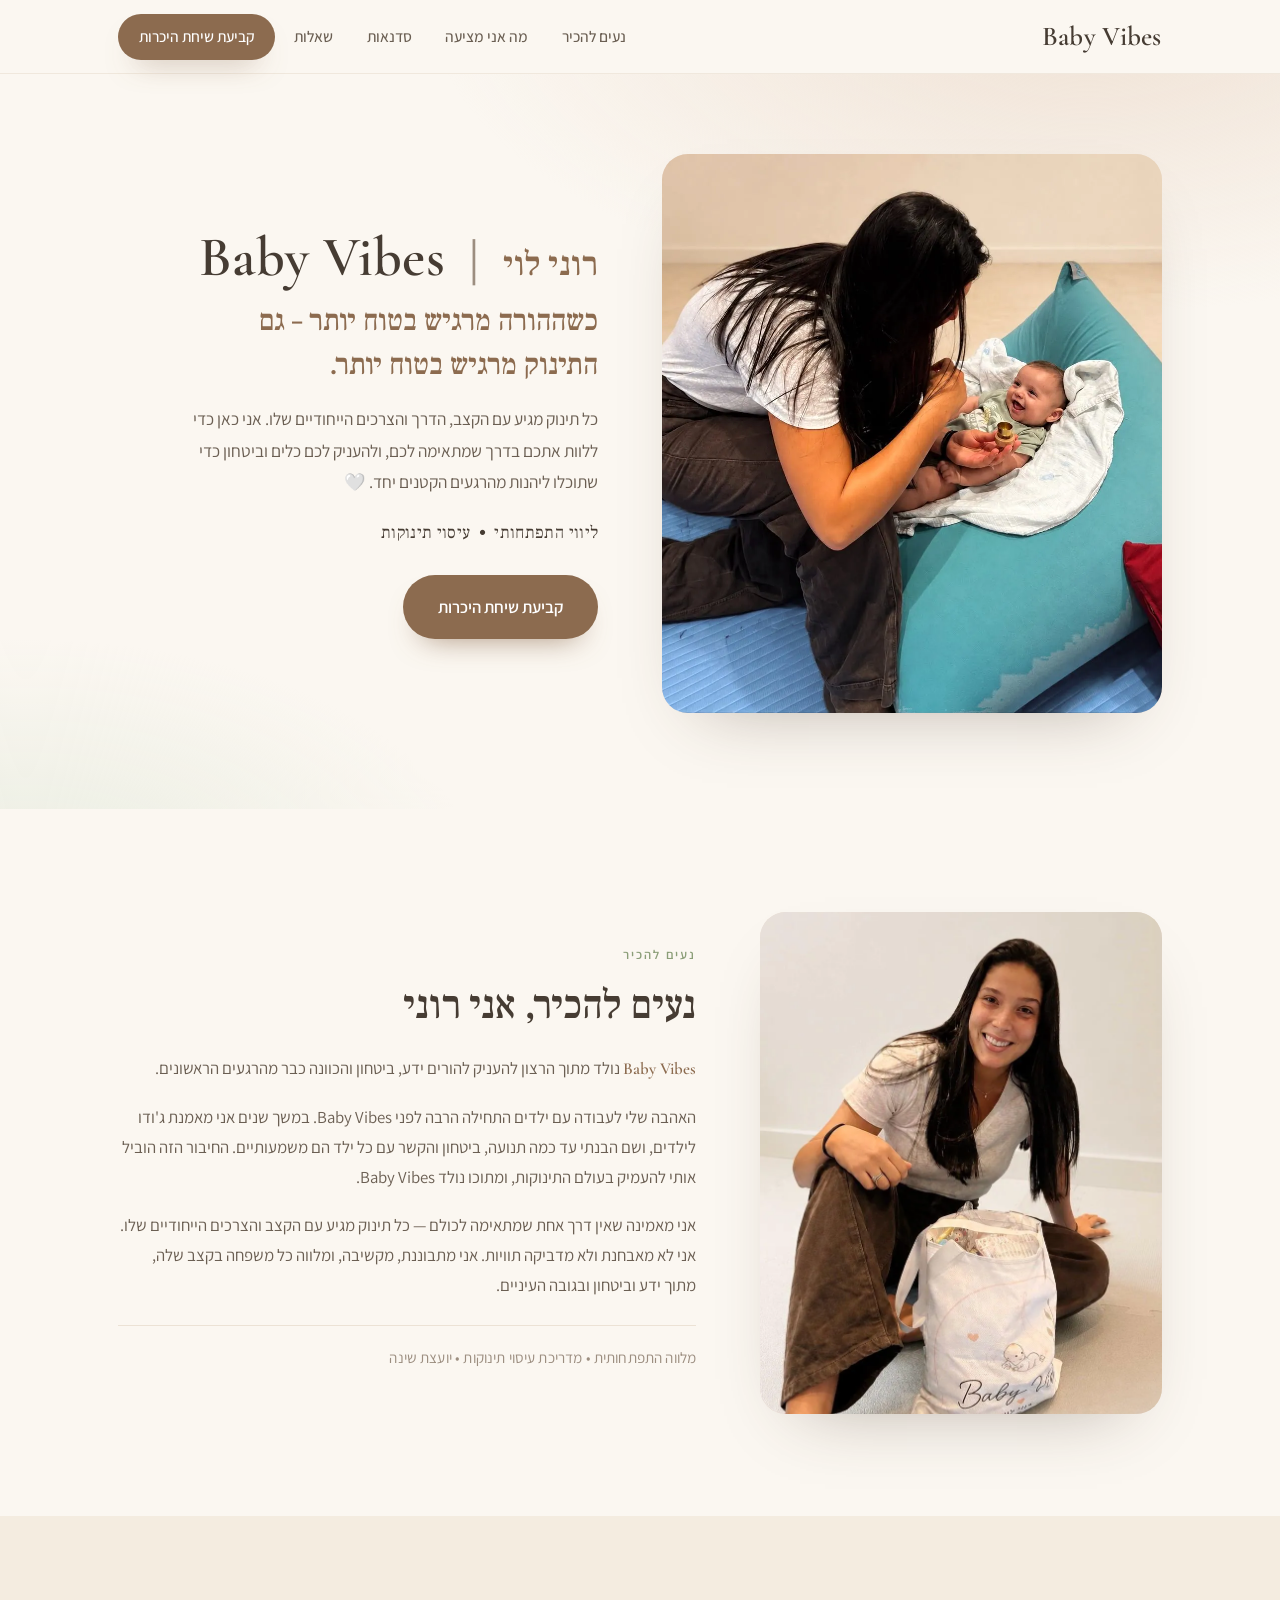
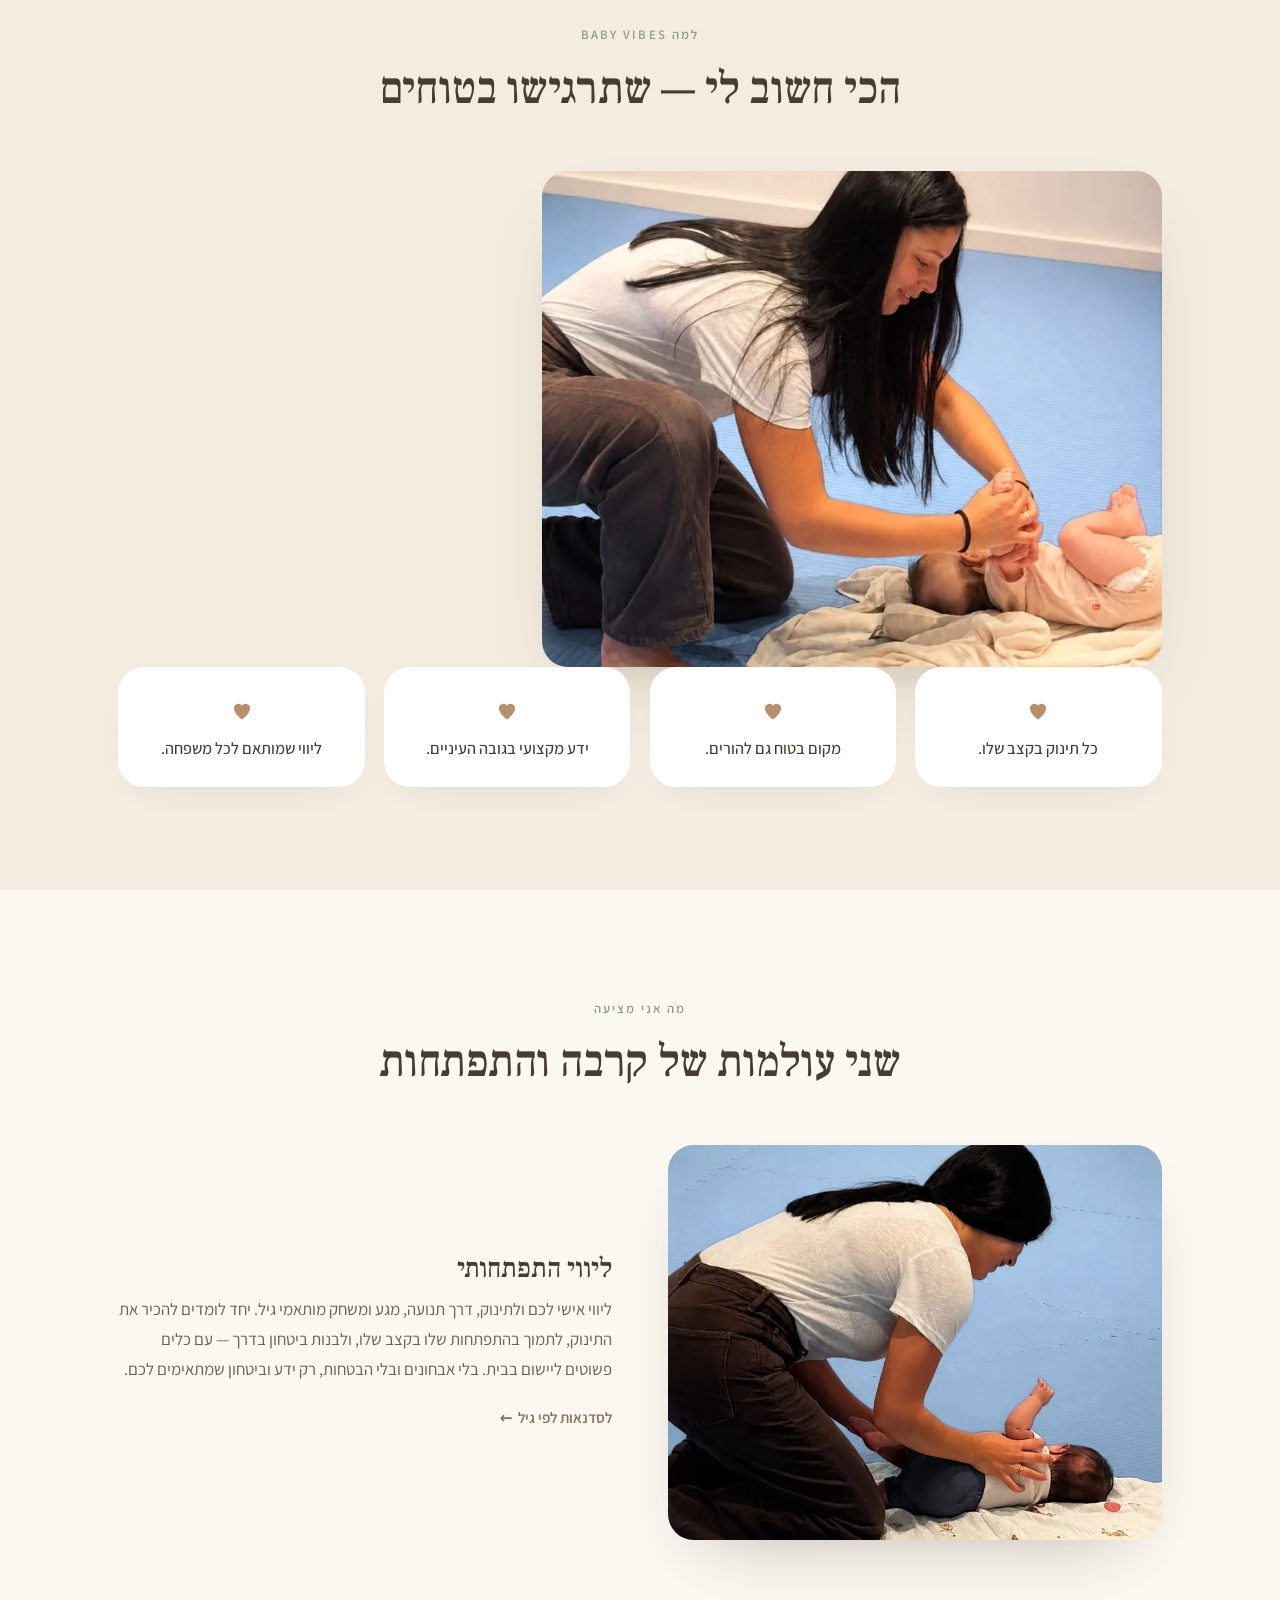
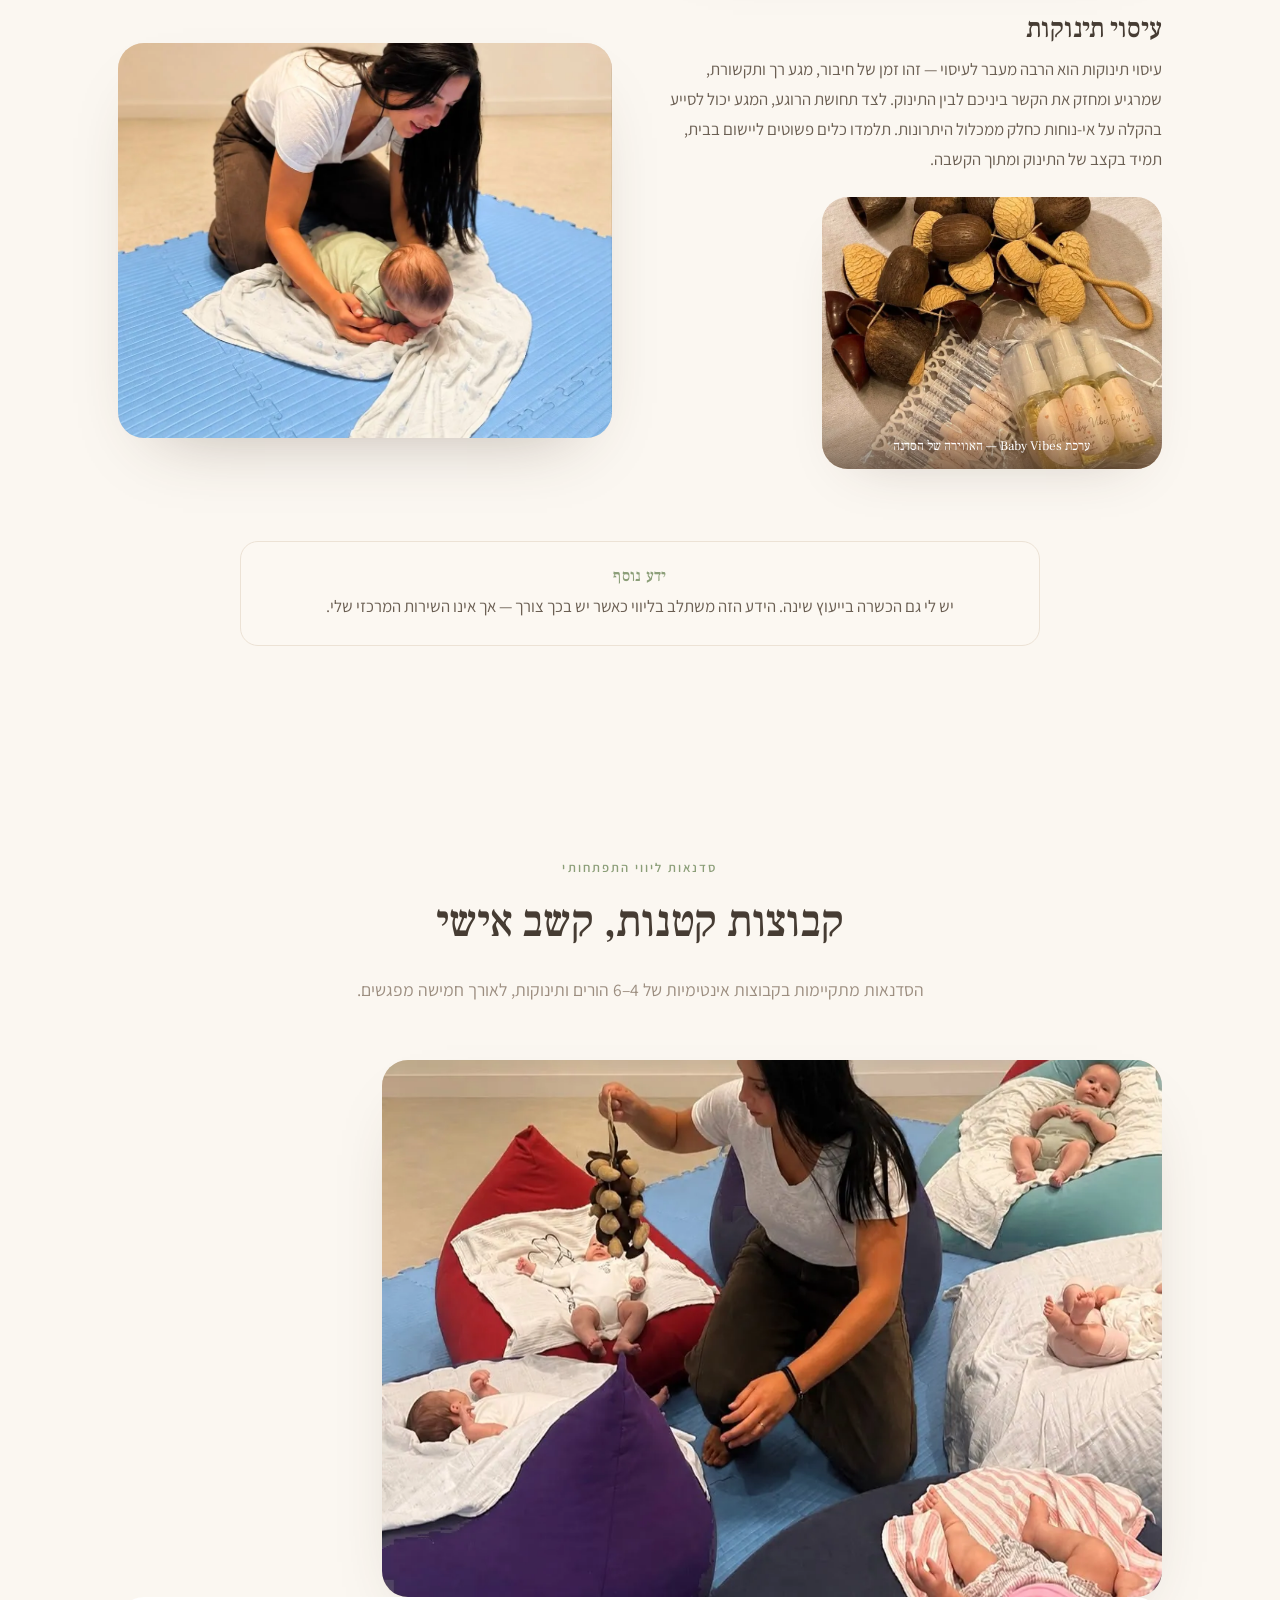
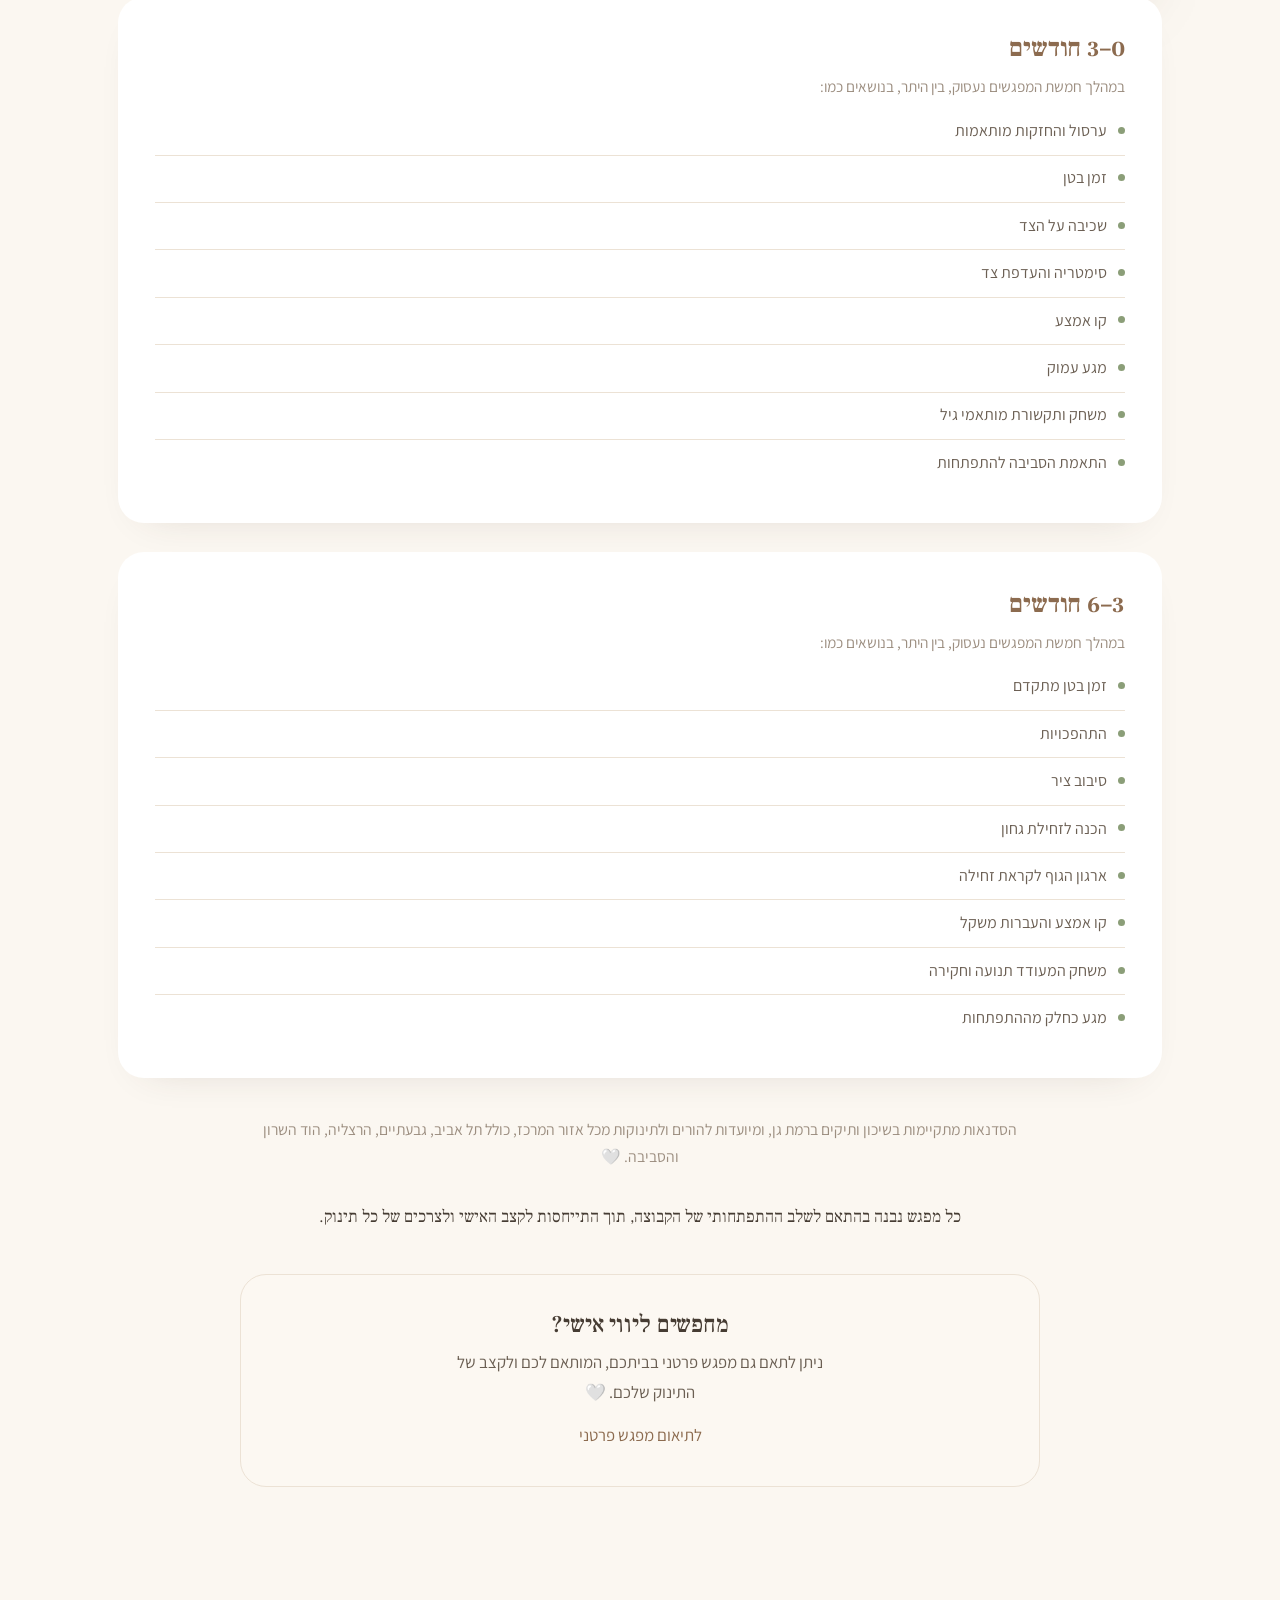
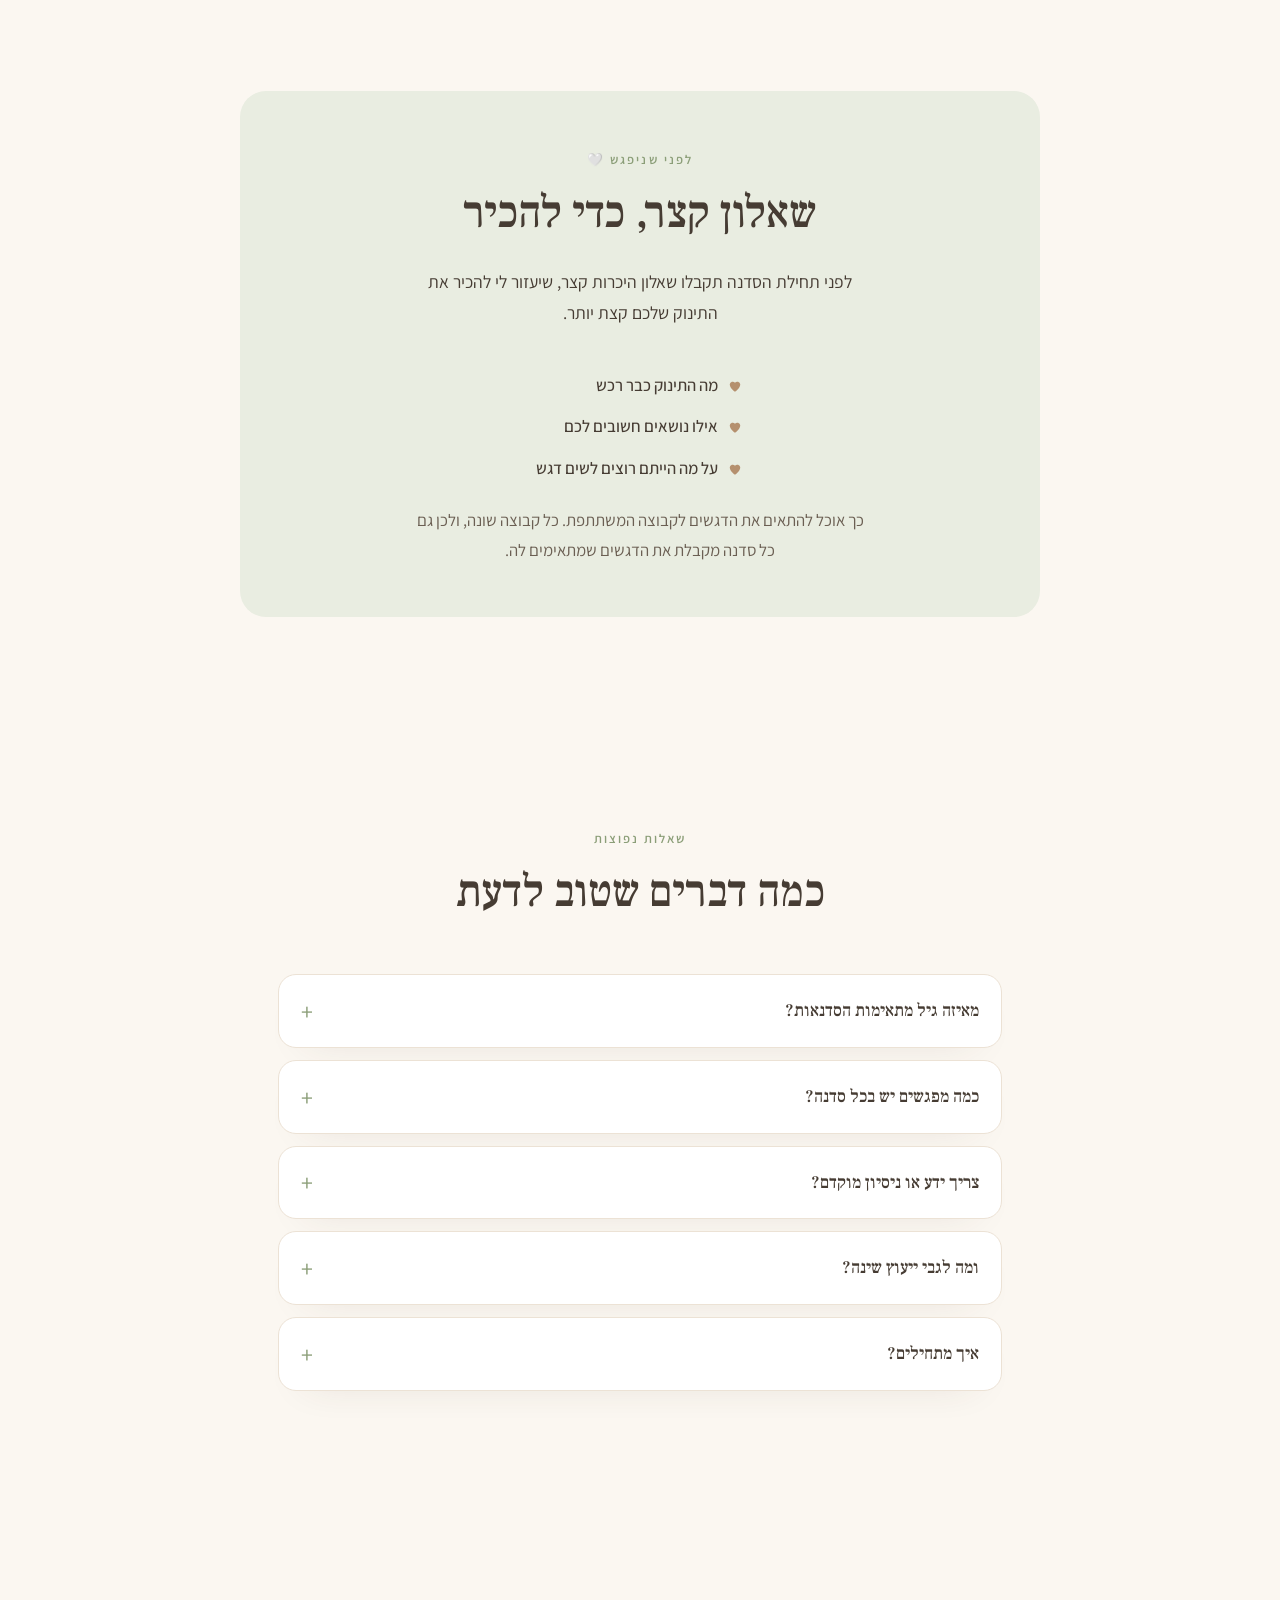
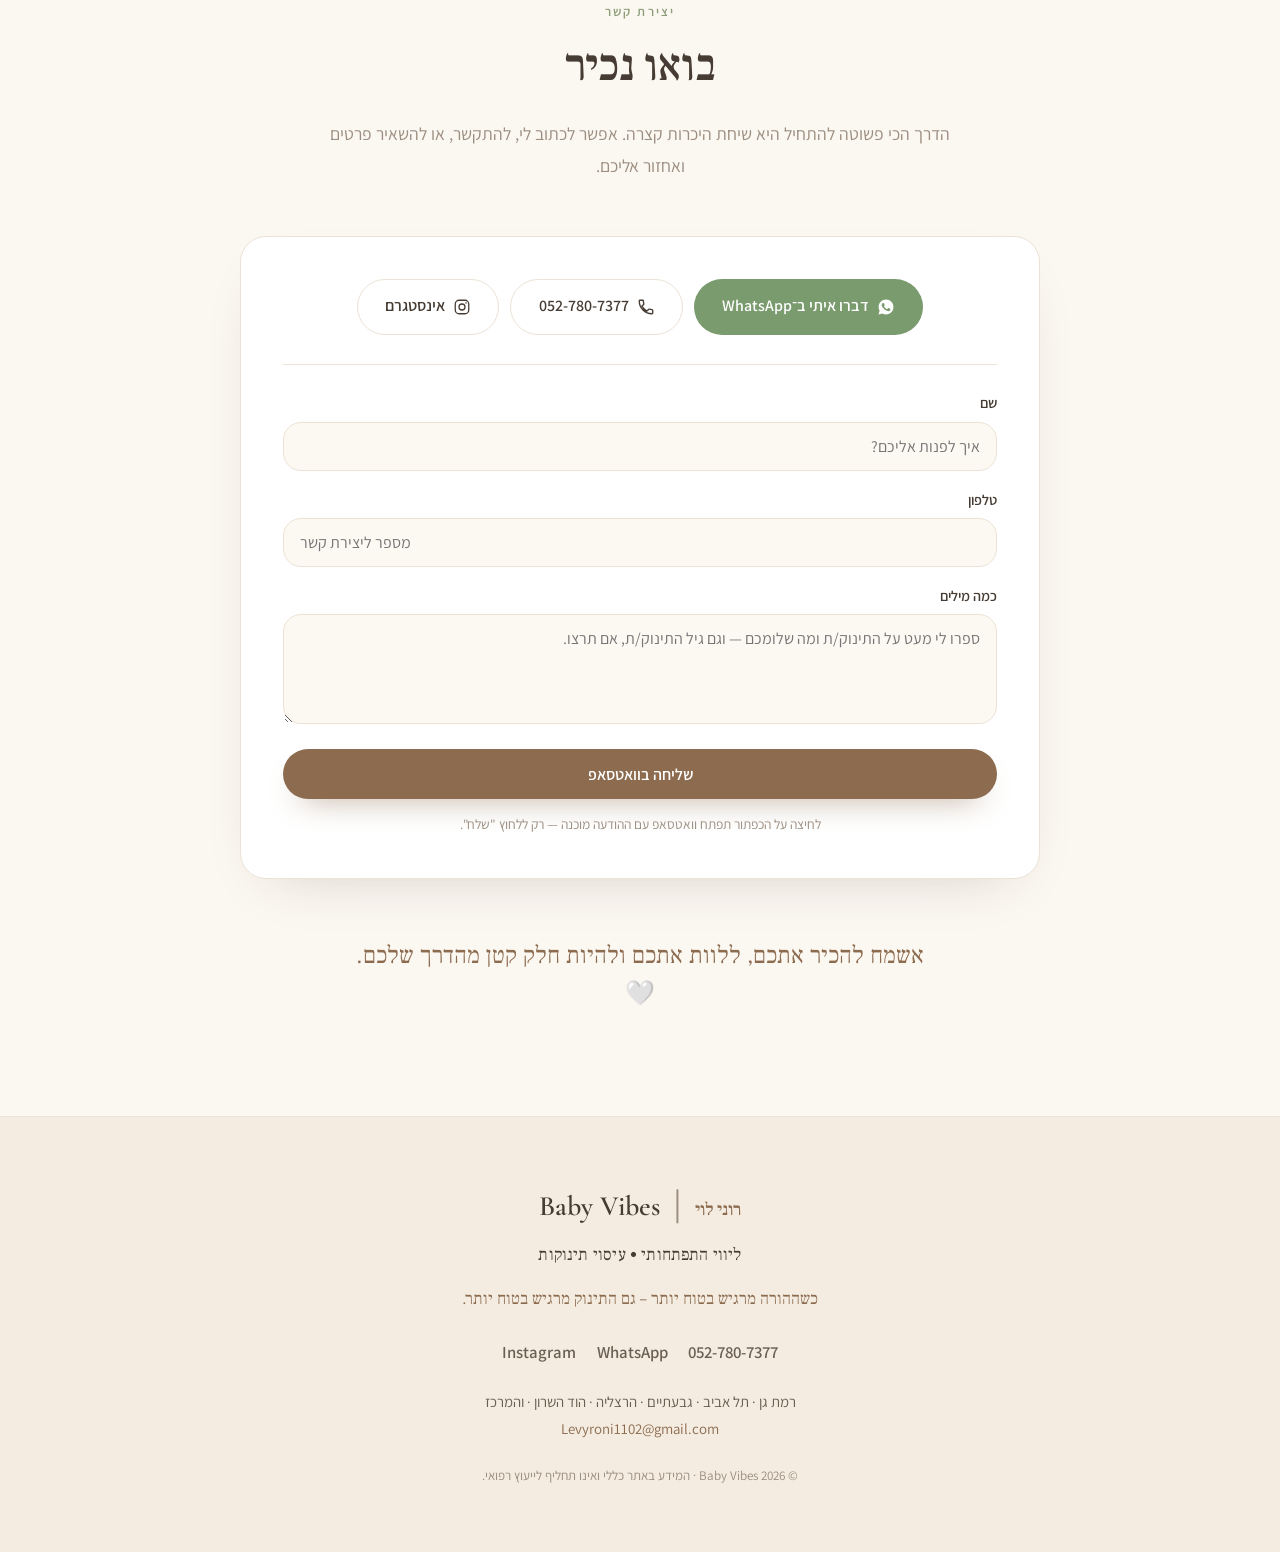
==== commit 5fa9547a: "Content updates + professional SEO/performance foundation Content (per Roni's brief) - Hero: refresh" ====
--- a/index.html
+++ b/index.html
@@ -3,40 +3,109 @@
 <head>
   <meta charset="UTF-8" />
   <meta name="viewport" content="width=device-width, initial-scale=1.0, viewport-fit=cover" />
-  <title>Baby Vibes │ רוני לוי — ליווי התפתחותי ועיסוי תינוקות</title>
-  <meta name="description" content="Baby Vibes · רוני לוי. כשההורה מרגיש בטוח יותר – גם התינוק מרגיש בטוח יותר. ליווי התפתחותי ועיסוי תינוקות, בגובה העיניים, בקצב של כל תינוק. מרכז הארץ · תל אביב · רמת גן · גבעתיים · הוד השרון." />
+
+  <title>Baby Vibes | רוני לוי | ליווי התפתחותי ועיסוי תינוקות באזור המרכז</title>
+  <meta name="description" content="ליווי התפתחותי ועיסוי תינוקות עם רוני לוי — בגובה העיניים ובקצב של כל תינוק. סדנאות בקבוצות קטנות בשיכון ותיקים ברמת גן, לאורך אזור המרכז: תל אביב, גבעתיים, הרצליה והוד השרון." />
+  <link rel="canonical" href="https://gh54109.github.io/roni-sleep/" />
+  <meta name="robots" content="index, follow, max-image-preview:large" />
   <meta name="theme-color" content="#FBF7F1" />
-
-  <link rel="icon" href="data:image/svg+xml,%3Csvg xmlns='http://www.w3.org/2000/svg' viewBox='0 0 24 24'%3E%3Cpath d='M12 21s-7-4.5-7-10a4 4 0 0 1 7-2 4 4 0 0 1 7 2c0 5.5-7 10-7 10z' fill='%23A9805F'/%3E%3C/svg%3E" />
-  <link rel="apple-touch-icon" href="assets/logo.jpg" />
-
+  <meta name="author" content="רוני לוי" />
+
+  <!-- אייקונים -->
+  <link rel="icon" href="assets/favicon.svg" type="image/svg+xml" />
+  <link rel="icon" href="assets/favicon-32.png" sizes="32x32" type="image/png" />
+  <link rel="apple-touch-icon" href="assets/apple-touch-icon.png" />
+  <link rel="manifest" href="site.webmanifest" />
+
+  <!-- Open Graph (WhatsApp / Facebook / LinkedIn) -->
   <meta property="og:type" content="website" />
-  <meta property="og:title" content="Baby Vibes │ רוני לוי — ליווי התפתחותי ועיסוי תינוקות" />
-  <meta property="og:description" content="כשההורה מרגיש בטוח יותר – גם התינוק מרגיש בטוח יותר. ליווי התפתחותי ועיסוי תינוקות, בגובה העיניים." />
+  <meta property="og:site_name" content="Baby Vibes" />
+  <meta property="og:title" content="Baby Vibes | רוני לוי | ליווי התפתחותי ועיסוי תינוקות" />
+  <meta property="og:description" content="כשההורה מרגיש בטוח יותר – גם התינוק מרגיש בטוח יותר. ליווי התפתחותי ועיסוי תינוקות, בגובה העיניים ובקצב של כל תינוק." />
   <meta property="og:image" content="https://gh54109.github.io/roni-sleep/assets/why-smile.jpg" />
+  <meta property="og:image:width" content="1086" />
+  <meta property="og:image:height" content="1117" />
+  <meta property="og:image:alt" content="רוני מחייכת אל תינוק מחייך במהלך מפגש Baby Vibes" />
   <meta property="og:url" content="https://gh54109.github.io/roni-sleep/" />
   <meta property="og:locale" content="he_IL" />
+
+  <!-- Twitter / X -->
   <meta name="twitter:card" content="summary_large_image" />
+  <meta name="twitter:title" content="Baby Vibes | רוני לוי | ליווי התפתחותי ועיסוי תינוקות" />
+  <meta name="twitter:description" content="ליווי התפתחותי ועיסוי תינוקות, בגובה העיניים ובקצב של כל תינוק. סדנאות בקבוצות קטנות ברמת גן ובאזור המרכז." />
+  <meta name="twitter:image" content="https://gh54109.github.io/roni-sleep/assets/why-smile.jpg" />
+
+  <!-- אימות Google Search Console — הדביקי כאן את קוד האימות שתקבלי מ-Search Console -->
+  <!-- <meta name="google-site-verification" content="PASTE_YOUR_CODE_HERE" /> -->
 
   <link rel="preconnect" href="https://fonts.googleapis.com" />
   <link rel="preconnect" href="https://fonts.gstatic.com" crossorigin />
   <link href="https://fonts.googleapis.com/css2?family=Assistant:wght@400;500;600;700&family=Cormorant+Garamond:ital,wght@0,500;0,600;1,500&family=Frank+Ruhl+Libre:wght@400;500;700&display=swap" rel="stylesheet" />
   <link rel="stylesheet" href="assets/style.css" />
 
+  <!-- Google Analytics 4 — הסירי את סימני ההערה והחליפי G-XXXXXXX במזהה המדידה שלך כדי להפעיל מדידה.
+       מדידת האירועים (WhatsApp / יצירת קשר / שליחת טופס) כבר מוכנה ב-assets/script.js.
+  <script async src="https://www.googletagmanager.com/gtag/js?id=G-XXXXXXX"></script>
+  <script>
+    window.dataLayer = window.dataLayer || [];
+    function gtag(){ dataLayer.push(arguments); }
+    gtag('js', new Date());
+    gtag('config', 'G-XXXXXXX');
+  </script>
+  -->
+
   <script type="application/ld+json">
   {
     "@context": "https://schema.org",
-    "@type": "ProfessionalService",
-    "name": "Baby Vibes — רוני לוי",
-    "description": "ליווי התפתחותי ועיסוי תינוקות. ידע, ביטחון והכוונה להורים, בגובה העיניים ובקצב של כל תינוק.",
-    "image": "https://gh54109.github.io/roni-sleep/assets/why-smile.jpg",
-    "url": "https://gh54109.github.io/roni-sleep/",
-    "telephone": "+972-52-780-7377",
-    "email": "Levyroni1102@gmail.com",
-    "founder": { "@type": "Person", "name": "רוני לוי" },
-    "areaServed": ["מרכז הארץ", "תל אביב", "רמת גן", "גבעתיים", "הוד השרון"],
-    "sameAs": ["https://www.instagram.com/babyvibes.roni"],
-    "knowsLanguage": "he"
+    "@graph": [
+      {
+        "@type": "WebSite",
+        "@id": "https://gh54109.github.io/roni-sleep/#website",
+        "url": "https://gh54109.github.io/roni-sleep/",
+        "name": "Baby Vibes",
+        "inLanguage": "he",
+        "publisher": { "@id": "https://gh54109.github.io/roni-sleep/#business" }
+      },
+      {
+        "@type": "Person",
+        "@id": "https://gh54109.github.io/roni-sleep/#roni",
+        "name": "רוני לוי",
+        "jobTitle": "מלווה התפתחותית, מדריכת עיסוי תינוקות ויועצת שינה",
+        "worksFor": { "@id": "https://gh54109.github.io/roni-sleep/#business" },
+        "sameAs": ["https://www.instagram.com/babyvibes.roni"]
+      },
+      {
+        "@type": ["ProfessionalService", "LocalBusiness"],
+        "@id": "https://gh54109.github.io/roni-sleep/#business",
+        "name": "Baby Vibes",
+        "description": "ליווי התפתחותי ועיסוי תינוקות. ידע, ביטחון והכוונה להורים, בגובה העיניים ובקצב של כל תינוק.",
+        "url": "https://gh54109.github.io/roni-sleep/",
+        "image": "https://gh54109.github.io/roni-sleep/assets/why-smile.jpg",
+        "telephone": "+972-52-780-7377",
+        "email": "Levyroni1102@gmail.com",
+        "inLanguage": "he",
+        "knowsLanguage": "he",
+        "founder": { "@id": "https://gh54109.github.io/roni-sleep/#roni" },
+        "sameAs": ["https://www.instagram.com/babyvibes.roni"],
+        "areaServed": [
+          { "@type": "Place", "name": "שיכון ותיקים, רמת גן" },
+          { "@type": "City", "name": "רמת גן" },
+          { "@type": "City", "name": "תל אביב" },
+          { "@type": "City", "name": "גבעתיים" },
+          { "@type": "City", "name": "הרצליה" },
+          { "@type": "City", "name": "הוד השרון" },
+          { "@type": "AdministrativeArea", "name": "אזור המרכז" }
+        ],
+        "hasOfferCatalog": {
+          "@type": "OfferCatalog",
+          "name": "השירותים של Baby Vibes",
+          "itemListElement": [
+            { "@type": "Offer", "itemOffered": { "@type": "Service", "name": "ליווי התפתחותי לתינוקות", "serviceType": "ליווי התפתחותי", "provider": { "@id": "https://gh54109.github.io/roni-sleep/#business" } } },
+            { "@type": "Offer", "itemOffered": { "@type": "Service", "name": "עיסוי תינוקות", "serviceType": "עיסוי תינוקות", "provider": { "@id": "https://gh54109.github.io/roni-sleep/#business" } } }
+          ]
+        }
+      }
+    ]
   }
   </script>
 </head>
@@ -67,9 +136,12 @@
     <section class="hero">
       <div class="container hero-inner">
         <figure class="hero-media reveal">
-          <img src="assets/why-smile.jpg"
-               alt="רוני מחייכת אל תינוק מחייך במהלך מפגש Baby Vibes"
-               width="1086" height="1117" fetchpriority="high" decoding="async" />
+          <picture>
+            <source srcset="assets/why-smile.webp" type="image/webp" />
+            <img src="assets/why-smile.jpg"
+                 alt="רוני מחייכת אל תינוק מחייך במהלך מפגש Baby Vibes"
+                 width="1086" height="1117" fetchpriority="high" decoding="async" />
+          </picture>
         </figure>
 
         <div class="hero-copy reveal">
@@ -78,8 +150,8 @@
           </h1>
           <p class="lead-flag">כשההורה מרגיש בטוח יותר – גם התינוק מרגיש בטוח יותר.</p>
           <p class="hero-text">
-            כל תינוק מגיע עם הקצב, הדרך והצרכים הייחודיים שלו. אני כאן כדי ללוות אתכם,
-            להעניק ידע, ביטחון והכוונה, ולעזור לכם להבין טוב יותר את התינוק שלכם.
+            כל תינוק מגיע עם הקצב, הדרך והצרכים הייחודיים שלו. אני כאן כדי ללוות אתכם בדרך שמתאימה
+            לכם, ולהעניק לכם כלים וביטחון כדי שתוכלו ליהנות מהרגעים הקטנים יחד. 🤍
           </p>
           <p class="hero-services">ליווי התפתחותי&ensp;•&ensp;עיסוי תינוקות</p>
           <a class="btn btn-primary btn-lg" href="#contact">קביעת שיחת היכרות</a>
@@ -91,8 +163,11 @@
     <section id="about" class="section about">
       <div class="container about-inner">
         <figure class="about-media reveal">
-          <img src="assets/about-portrait.jpg" alt="רוני לוי מחייכת, לצידה תיק Baby Vibes"
-               width="811" height="1138" loading="lazy" decoding="async" />
+          <picture>
+            <source srcset="assets/about-portrait.webp" type="image/webp" />
+            <img src="assets/about-portrait.jpg" alt="רוני לוי מחייכת, לצידה תיק Baby Vibes"
+                 width="811" height="1138" loading="lazy" decoding="async" />
+          </picture>
         </figure>
 
         <div class="about-copy reveal">
@@ -111,7 +186,7 @@
             אני לא מאבחנת ולא מדביקה תוויות. אני מתבוננת, מקשיבה, ומלווה כל משפחה בקצב שלה,
             מתוך ידע וביטחון ובגובה העיניים.
           </p>
-          <p class="creds-line">מלווה התפתחותית · מדריכת עיסוי תינוקות · בעלת הכשרה בייעוץ שינה, המשמשת כידע משלים בליווי.</p>
+          <p class="creds-line">מלווה התפתחותית • מדריכת עיסוי תינוקות • יועצת שינה</p>
         </div>
       </div>
     </section>
@@ -125,8 +200,11 @@
         </div>
 
         <figure class="why-media reveal">
-          <img src="assets/hero.jpg" alt="רוני מלווה תינוק בתנועה ובמשחק במהלך מפגש"
-               width="849" height="1011" loading="lazy" decoding="async" />
+          <picture>
+            <source srcset="assets/hero.webp" type="image/webp" />
+            <img src="assets/hero.jpg" alt="רוני מלווה תינוק בתנועה ובמשחק במהלך מפגש"
+                 width="849" height="1011" loading="lazy" decoding="async" />
+          </picture>
         </figure>
 
         <div class="why-cards">
@@ -160,8 +238,11 @@
 
         <article class="service-row reveal">
           <figure class="media service-media">
-            <img src="assets/dev-rollover.jpg" alt="רוני מלווה תינוק בתנועה על המזרן"
-                 width="850" height="810" loading="lazy" decoding="async" />
+            <picture>
+              <source srcset="assets/dev-rollover.webp" type="image/webp" />
+              <img src="assets/dev-rollover.jpg" alt="רוני מלווה תינוק בתרגול תנועה על המזרן בליווי התפתחותי"
+                   width="850" height="810" loading="lazy" decoding="async" />
+            </picture>
           </figure>
           <div class="service-copy">
             <h3>ליווי התפתחותי</h3>
@@ -176,8 +257,11 @@
 
         <article class="service-row reverse reveal">
           <figure class="media service-media">
-            <img src="assets/tummy.jpg" alt="רוני מעסה תינוק בזמן שהוא שוכב על הבטן"
-                 width="1056" height="1165" loading="lazy" decoding="async" />
+            <picture>
+              <source srcset="assets/tummy.webp" type="image/webp" />
+              <img src="assets/tummy.jpg" alt="רוני מדריכה עיסוי תינוקות — התינוק שוכב על הבטן ורוני מלווה מאחור"
+                   width="1056" height="1165" loading="lazy" decoding="async" />
+            </picture>
           </figure>
           <div class="service-copy">
             <h3>עיסוי תינוקות</h3>
@@ -187,8 +271,11 @@
               כחלק ממכלול היתרונות. תלמדו כלים פשוטים ליישום בבית, תמיד בקצב של התינוק ומתוך הקשבה.
             </p>
             <figure class="media media-inline">
-              <img src="assets/massage-oils.jpg" alt="ערכת השמנים של Baby Vibes לעיסוי תינוקות"
-                   width="885" height="954" loading="lazy" decoding="async" />
+              <picture>
+                <source srcset="assets/massage-oils.webp" type="image/webp" />
+                <img src="assets/massage-oils.jpg" alt="ערכת השמנים של Baby Vibes לעיסוי תינוקות"
+                     width="885" height="954" loading="lazy" decoding="async" />
+              </picture>
               <figcaption>ערכת Baby Vibes — האווירה של הסדנה</figcaption>
             </figure>
           </div>
@@ -207,12 +294,15 @@
         <div class="section-head center reveal">
           <span class="eyebrow">סדנאות ליווי התפתחותי</span>
           <h2>קבוצות קטנות, קשב אישי</h2>
-          <p>הסדנאות אינן פרטניות — הן מתקיימות בקבוצות אינטימיות של 4–6 הורים ותינוקות, לאורך חמישה מפגשים.</p>
+          <p>הסדנאות מתקיימות בקבוצות אינטימיות של 4–6 הורים ותינוקות, לאורך חמישה מפגשים.</p>
         </div>
 
         <figure class="why-media reveal">
-          <img src="assets/workshops-group.jpg" alt="מפגש סדנה קבוצתי — הורים ותינוקות על פופים"
-               width="1065" height="1060" loading="lazy" decoding="async" />
+          <picture>
+            <source srcset="assets/workshops-group.webp" type="image/webp" />
+            <img src="assets/workshops-group.jpg" alt="סדנת ליווי התפתחותי בקבוצה — הורים ותינוקות על פופים במהלך מפגש"
+                 width="1065" height="1060" loading="lazy" decoding="async" />
+          </picture>
         </figure>
 
         <div class="workshop-cards">
@@ -247,9 +337,20 @@
           </article>
         </div>
 
+        <p class="workshop-place reveal">
+          הסדנאות מתקיימות בשיכון ותיקים ברמת גן, ומיועדות להורים ולתינוקות מכל אזור המרכז,
+          כולל תל אביב, גבעתיים, הרצליה, הוד השרון והסביבה. 🤍
+        </p>
+
         <p class="workshop-note reveal">
-          כל מפגש נבנה בהתאם לשלב ההתפתחותי של הקבוצה, תוך התייחסות לקצב ולצרכים של כל תינוק.
+          כל מפגש נבנה בהתאם לשלב ההתפתחותי של הקבוצה, תוך התייחסות לקצב האישי ולצרכים של כל תינוק.
         </p>
+
+        <aside class="private-note reveal">
+          <h3>מחפשים ליווי אישי?</h3>
+          <p>ניתן לתאם גם מפגש פרטני בביתכם, המותאם לכם ולקצב של התינוק שלכם. 🤍</p>
+          <a class="tag" href="#contact">לתיאום מפגש פרטני</a>
+        </aside>
       </div>
     </section>
 
@@ -357,6 +458,8 @@
             <p class="form-note">לחיצה על הכפתור תפתח וואטסאפ עם ההודעה מוכנה — רק ללחוץ "שלח".</p>
           </form>
         </div>
+
+        <p class="closing-line reveal">אשמח להכיר אתכם, ללוות אתכם ולהיות חלק קטן מהדרך שלכם. 🤍</p>
       </div>
     </section>
   </main>
@@ -377,7 +480,7 @@
       </nav>
 
       <p class="footer-meta">
-        מרכז הארץ · תל אביב · רמת גן · גבעתיים · הוד השרון<br />
+        רמת גן · תל אביב · גבעתיים · הרצליה · הוד השרון · והמרכז<br />
         <a href="mailto:Levyroni1102@gmail.com">Levyroni1102@gmail.com</a>
       </p>
       <p class="footer-fine">© <span id="year">2026</span> Baby Vibes · המידע באתר כללי ואינו תחליף לייעוץ רפואי.</p>
--- a/assets/style.css
+++ b/assets/style.css
@@ -140,6 +140,7 @@
   margin: 0; border-radius: var(--radius); overflow: hidden;
   background: var(--blush); box-shadow: var(--shadow);
 }
+figure picture { display: block; width: 100%; height: 100%; }
 .media img { width: 100%; height: 100%; object-fit: cover; }
 
 /* ==========================================================================
@@ -311,9 +312,23 @@
 }
 
 .workshop-note {
-  max-width: var(--maxw-narrow); margin: clamp(1.7rem, 4vw, 2.6rem) auto 0;
+  max-width: var(--maxw-narrow); margin: clamp(1.4rem, 3vw, 2rem) auto 0;
   text-align: center; font-size: 1.06rem; color: var(--ink); font-family: var(--font-head);
 }
+.workshop-place {
+  max-width: var(--maxw-narrow); margin: clamp(1.6rem, 4vw, 2.4rem) auto 0;
+  text-align: center; font-size: .98rem; color: var(--muted); line-height: 1.7;
+}
+/* מפגש פרטני — בלוק משני, עדין, שלא בולט יותר מהסדנאות */
+.private-note {
+  max-width: var(--maxw-narrow); margin: clamp(1.8rem, 4vw, 2.6rem) auto 0;
+  text-align: center; background: var(--surface-soft);
+  border: 1px solid var(--line); border-radius: var(--radius);
+  padding: clamp(1.6rem, 3vw, 2.2rem);
+}
+.private-note h3 { font-size: clamp(1.2rem, 2.6vw, 1.5rem); margin-bottom: .4rem; }
+.private-note p { margin: 0 0 .8rem; color: var(--ink-soft); max-width: 46ch; margin-inline: auto; }
+.private-note .tag { justify-content: center; }
 
 /* ==========================================================================
    לפני שניפגש
@@ -379,6 +394,13 @@
 }
 .contact-form textarea { resize: vertical; min-height: 110px; }
 .form-note { font-size: .85rem; color: var(--muted); margin: .8rem 0 0; text-align: center; }
+
+/* משפט סיום חם לפני הפוטר */
+.closing-line {
+  max-width: 42ch; margin: clamp(2.4rem, 6vw, 3.6rem) auto 0;
+  text-align: center; font-family: var(--font-head);
+  font-size: clamp(1.15rem, 2.8vw, 1.5rem); line-height: 1.6; color: var(--clay-deep);
+}
 
 /* ==========================================================================
    פוטר
